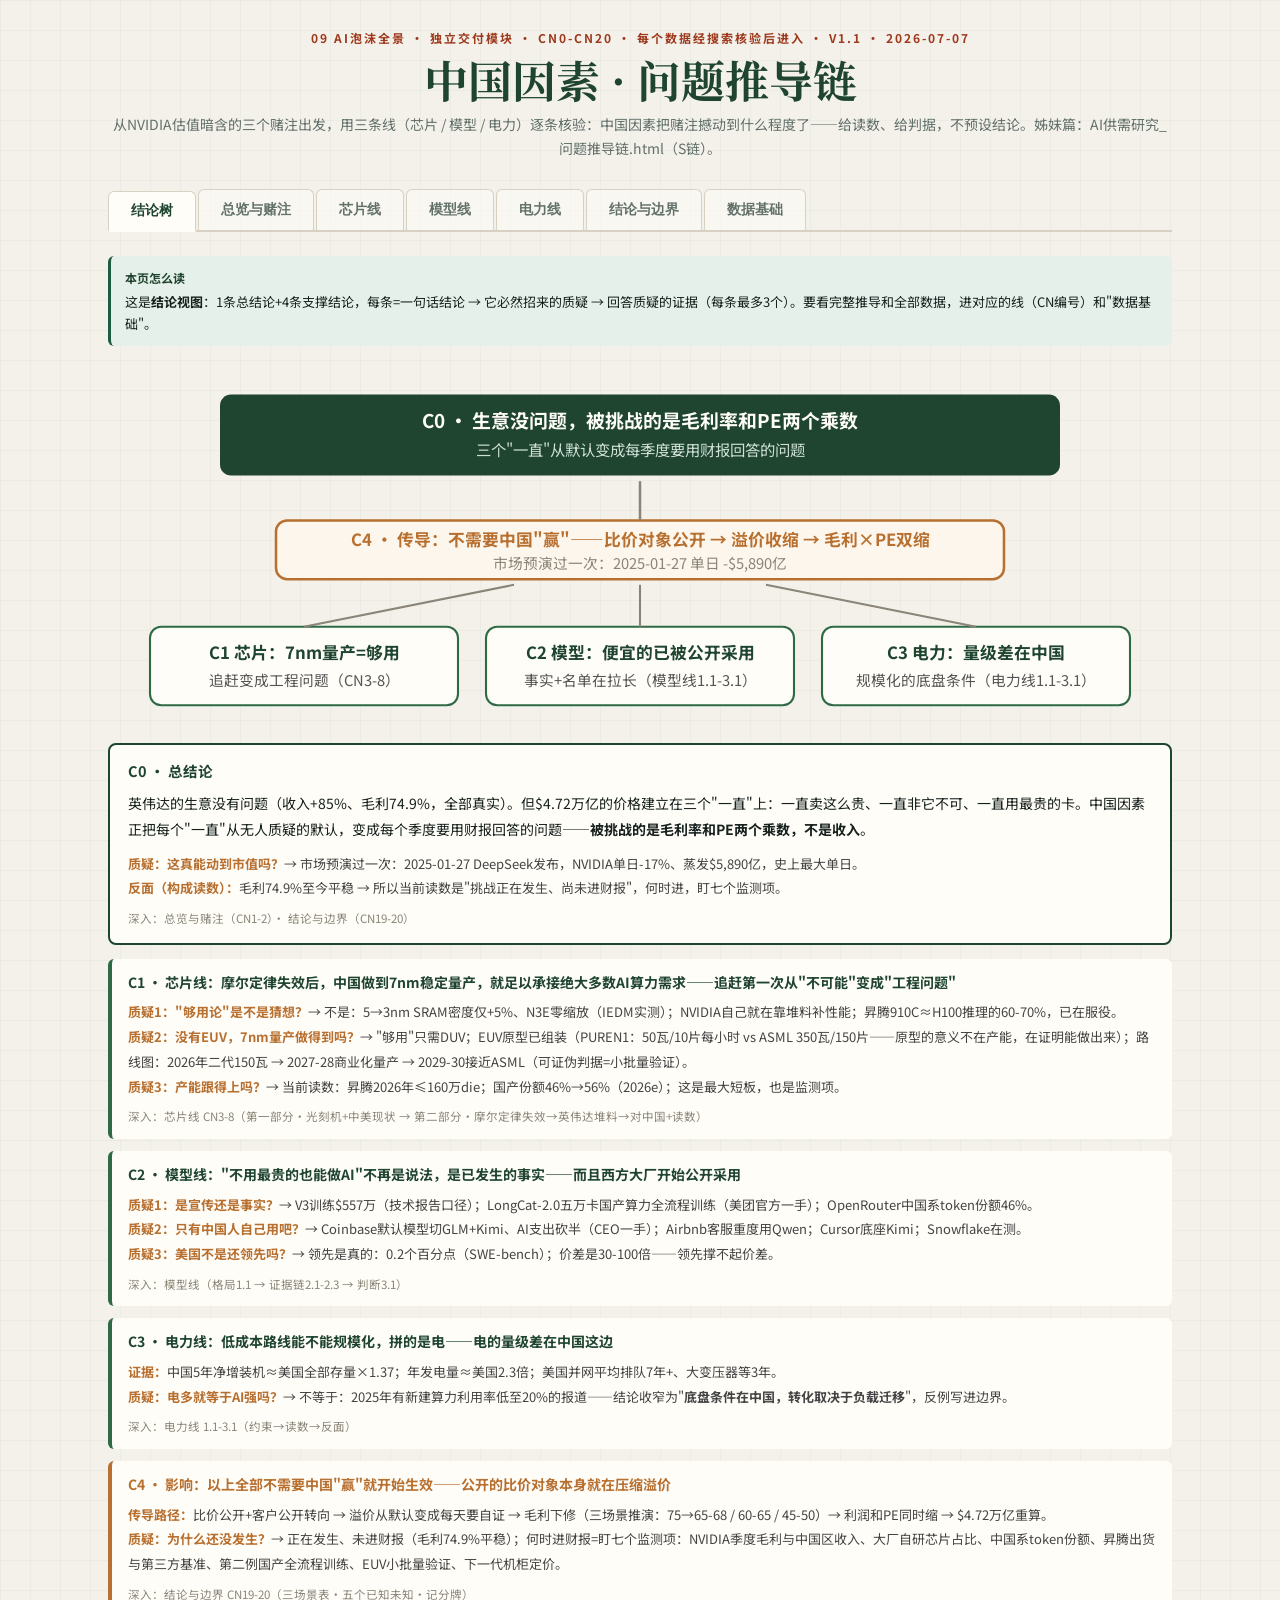
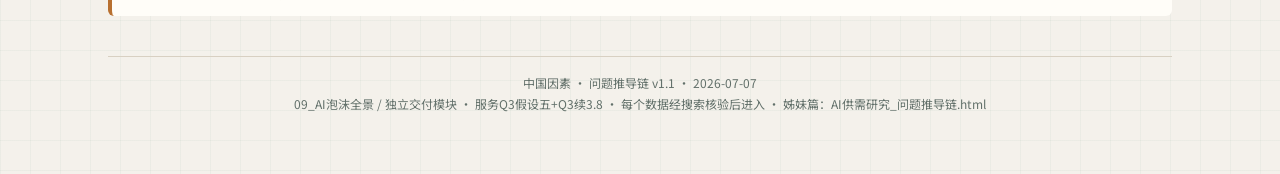
==== index.html @ 1df5d3f7 "Publish China factor report site" ====
<!DOCTYPE html>
<html lang="zh-CN">
<head>
<meta charset="UTF-8">
<meta name="viewport" content="width=device-width, initial-scale=1.0">
<title>中国因素 · 问题推导链</title>
<link rel="preconnect" href="https://fonts.googleapis.com">
<link href="https://fonts.googleapis.com/css2?family=Noto+Serif+SC:wght@600;700&family=Noto+Sans+SC:wght@400;500;600;700&family=JetBrains+Mono:wght@400;600&display=swap" rel="stylesheet">
<style>
    :root {
      --bg: #f4f1eb;
      --paper: #fffdf8;
      --ink: #17211e;
      --muted: #62706a;
      --line: #d8d0c2;
      --green: #1f5a43;
      --green-dark: #1f4530;
      --green-mid: #2e6b45;
      --blue: #235d7d;
      --amber: #b87030;
      --red: #9e3a1e;
      --purple: #6d4a7a;
      --green-soft: #e6f0ea;
      --blue-soft: #e5eef3;
      --amber-soft: #f4ead8;
      --red-soft: #f5e7e2;
      --purple-soft: #f0e8f3;
    }

    * { box-sizing: border-box; margin: 0; padding: 0; }

    body {
      font-family: "Noto Sans SC", -apple-system, BlinkMacSystemFont, "PingFang SC", sans-serif;
      color: var(--ink);
      background:
        linear-gradient(90deg, rgba(31,90,67,0.04) 1px, transparent 1px),
        linear-gradient(rgba(31,90,67,0.04) 1px, transparent 1px),
        var(--bg);
      background-size: 30px 30px;
      line-height: 1.7;
      font-size: 15px;
    }

    .page {
      max-width: 1100px;
      margin: 0 auto;
      padding: 28px 18px 60px;
    }

    /* ── Header ── */
    .header {
      text-align: center;
      margin-bottom: 28px;
    }
    .header .eyebrow {
      font-size: 12px;
      font-weight: 700;
      color: var(--red);
      letter-spacing: 2px;
      text-transform: uppercase;
      margin-bottom: 6px;
    }
    .header h1 {
      font-family: "Noto Serif SC", Georgia, serif;
      font-size: clamp(28px, 4.5vw, 44px);
      color: var(--green-dark);
      line-height: 1.15;
      margin-bottom: 8px;
    }
    .header .subtitle {
      color: var(--muted);
      font-size: 14px;
    }

    /* ── Tabs ── */
    .tab-bar {
      display: flex;
      gap: 2px;
      border-bottom: 2px solid var(--line);
      margin-bottom: 24px;
    }
    .tab-btn {
      padding: 10px 22px;
      border: 1px solid var(--line);
      border-bottom: none;
      border-radius: 6px 6px 0 0;
      background: rgba(255,253,248,0.5);
      color: var(--muted);
      font-size: 14px;
      font-weight: 600;
      cursor: pointer;
      transition: all 0.2s;
    }
    .tab-btn:hover { background: rgba(255,253,248,0.85); }
    .tab-btn.active {
      background: var(--paper);
      color: var(--green-dark);
      border-color: var(--line);
      position: relative;
      top: 2px;
      border-bottom: 2px solid var(--paper);
    }
    .tab-panel { display: none; }
    .tab-panel.active { display: block; }

    /* ── Cards ── */
    .card {
      border: 1px solid var(--line);
      border-radius: 8px;
      background: rgba(255,253,248,0.96);
      box-shadow: 0 4px 16px rgba(30,31,27,0.06);
      margin-bottom: 18px;
      overflow: hidden;
    }
    .card-head {
      display: flex;
      align-items: center;
      gap: 10px;
      padding: 14px 18px;
      cursor: pointer;
      user-select: none;
    }
    .card-head:hover { background: rgba(230,240,234,0.3); }
    .card-arrow {
      font-size: 11px;
      color: var(--muted);
      transition: transform 0.2s;
      flex-shrink: 0;
    }
    .card.open .card-arrow { transform: rotate(90deg); }
    .card-tag {
      font-size: 11px;
      font-weight: 700;
      padding: 2px 8px;
      border-radius: 4px;
      flex-shrink: 0;
    }
    .tag-phase0 { background: var(--purple-soft); color: var(--purple); }
    .tag-phase1 { background: var(--green-soft); color: var(--green); }
    .tag-phase2 { background: var(--blue-soft); color: var(--blue); }
    .tag-phase3 { background: var(--amber-soft); color: var(--amber); }
    .tag-phase4 { background: var(--red-soft); color: var(--red); }
    .tag-phase5 { background: #f0e8f3; color: var(--purple); }
    .card-title {
      font-size: 15px;
      font-weight: 600;
      color: var(--ink);
      flex: 1;
    }
    .card-status {
      font-size: 11px;
      padding: 2px 8px;
      border-radius: 10px;
      flex-shrink: 0;
    }
    .status-empty { background: #f0ece4; color: var(--muted); }
    .status-wip { background: var(--amber-soft); color: var(--amber); }
    .status-done { background: var(--green-soft); color: var(--green); }
    .card-body {
      display: none;
      padding: 0 18px 16px;
      border-top: 1px solid var(--line);
    }
    .card.open .card-body { display: block; padding-top: 14px; }

    /* ── Body content ── */
    .q-answer {
      font-size: 14px;
      color: var(--green-dark);
      font-weight: 600;
      margin-bottom: 8px;
    }
    .q-transition {
      font-size: 13.5px;
      color: var(--green-dark);
      font-weight: 600;
      margin-top: 14px;
      padding: 10px 14px;
      background: var(--amber-soft);
      border-left: 3px solid var(--amber);
      border-radius: 0 6px 6px 0;
    }
    .data-point {
      font-family: "JetBrains Mono", "SF Mono", monospace;
      font-size: 13px;
      background: var(--green-soft);
      padding: 2px 6px;
      border-radius: 3px;
    }
    .source-tag {
      font-size: 11px;
      color: var(--blue);
      background: var(--blue-soft);
      padding: 1px 6px;
      border-radius: 3px;
    }
    .placeholder {
      color: var(--muted);
      font-style: italic;
      font-size: 13px;
      padding: 12px;
      background: #f8f6f1;
      border-radius: 4px;
      text-align: center;
    }
    .note-box {
      font-size: 13px;
      padding: 12px 14px;
      border-radius: 6px;
      margin-bottom: 12px;
      line-height: 1.65;
    }
    .note-green { background: var(--green-soft); border-left: 3px solid var(--green); }
    .note-amber { background: var(--amber-soft); border-left: 3px solid var(--amber); }
    .note-red { background: var(--red-soft); border-left: 3px solid var(--red); }
    .note-blue { background: var(--blue-soft); border-left: 3px solid var(--blue); }
    .note-purple { background: var(--purple-soft); border-left: 3px solid var(--purple); }

    /* ── Handoff tab ── */
    .handoff-section {
      margin-bottom: 24px;
    }
    .handoff-section h3 {
      font-family: "Noto Serif SC", Georgia, serif;
      font-size: 16px;
      color: var(--green-dark);
      margin-bottom: 10px;
      padding-bottom: 6px;
      border-bottom: 1px solid var(--line);
    }
    .decision-item {
      padding: 10px 14px;
      background: rgba(255,253,248,0.7);
      border: 1px solid var(--line);
      border-radius: 6px;
      margin-bottom: 8px;
      font-size: 13px;
    }
    .decision-item strong { color: var(--green-dark); }
    .decision-date { color: var(--muted); font-size: 11px; }
    table {
      width: 100%;
      border-collapse: collapse;
      font-size: 13px;
      margin: 8px 0;
    }
    th, td {
      padding: 8px 10px;
      border: 1px solid var(--line);
      text-align: left;
    }
    th {
      background: var(--green-soft);
      color: var(--green-dark);
      font-weight: 600;
      font-size: 12px;
    }

    /* ── Phase divider ── */
    .phase-divider {
      display: flex;
      align-items: center;
      gap: 12px;
      margin: 28px 0 16px;
      font-family: "Noto Serif SC", Georgia, serif;
      font-size: 16px;
      font-weight: 600;
    }
    .phase-divider::after {
      content: "";
      flex: 1;
      height: 1px;
      background: var(--line);
    }
    .phase-num {
      display: inline-flex;
      align-items: center;
      justify-content: center;
      width: 26px;
      height: 26px;
      border-radius: 50%;
      font-size: 13px;
      font-weight: 700;
      color: #fff;
    }

    /* ── Footer ── */
    .footer {
      text-align: center;
      color: var(--muted);
      font-size: 12px;
      margin-top: 40px;
      padding-top: 16px;
      border-top: 1px solid var(--line);
    }
  </style>
</head>
<body>
<div class="page">

  <div class="header">
    <div class="eyebrow">09 AI泡沫全景 · 独立交付模块 · CN0-CN20 · 每个数据经搜索核验后进入 · v1.1 · 2026-07-07</div>
    <h1>中国因素 · 问题推导链</h1>
    <div class="subtitle">从NVIDIA估值暗含的三个赌注出发，用三条线（芯片 / 模型 / 电力）逐条核验：中国因素把赌注撼动到什么程度了——给读数、给判据，不预设结论。姊妹篇：AI供需研究_问题推导链.html（S链）。</div>
  </div>

  <div class="tab-bar">
    <button class="tab-btn active" onclick="switchTab('tree',this)">结论树</button>
    <button class="tab-btn" onclick="switchTab('overview',this)">总览与赌注</button>
    <button class="tab-btn" onclick="switchTab('chip',this)">芯片线</button>
    <button class="tab-btn" onclick="switchTab('model',this)">模型线</button>
    <button class="tab-btn" onclick="switchTab('power',this)">电力线</button>
    <button class="tab-btn" onclick="switchTab('conclusion',this)">结论与边界</button>
    <button class="tab-btn" onclick="switchTab('data',this)">数据基础</button>
  </div>

  <!-- ============ TAB 总览 ============ -->
  <!-- ============ TAB 结论树 ============ -->
  <div class="tab-panel active" id="tab-tree">

    <div class="note-box note-green">
      <div style="font-size:12px;font-weight:700;color:var(--green-dark);margin-bottom:4px">本页怎么读</div>
      这是<b>结论视图</b>：1条总结论+4条支撑结论，每条=一句话结论 &#8594; 它必然招来的质疑 &#8594; 回答质疑的证据（每条最多3个）。要看完整推导和全部数据，进对应的线（CN编号）和"数据基础"。
    </div>

    <svg viewBox="0 0 760 250" xmlns="http://www.w3.org/2000/svg" style="width:100%;height:auto;margin:14px 0" role="img">
      <title>结论树总图</title>
      <defs><marker id="art" viewBox="0 0 10 10" refX="9" refY="5" markerWidth="7" markerHeight="7" orient="auto-start-reverse"><path d="M0,0 L10,5 L0,10 z" fill="#8a8578"/></marker></defs>
      <rect x="80" y="16" width="600" height="58" rx="8" fill="#1f4530"/>
      <text x="380" y="40" text-anchor="middle" font-size="13.5" font-weight="700" fill="#fffdf8">C0 · 生意没问题，被挑战的是毛利率和PE两个乘数</text>
      <text x="380" y="60" text-anchor="middle" font-size="11" fill="#cfe0d5">三个"一直"从默认变成每季度要用财报回答的问题</text>
      <rect x="120" y="106" width="520" height="42" rx="8" fill="#fdf6ec" stroke="#b87030" stroke-width="1.8"/>
      <text x="380" y="124" text-anchor="middle" font-size="12" font-weight="700" fill="#b87030">C4 · 传导：不需要中国"赢"——比价对象公开 &#8594; 溢价收缩 &#8594; 毛利&times;PE双缩</text>
      <text x="380" y="141" text-anchor="middle" font-size="10.5" fill="#8a8578">市场预演过一次：2025-01-27 单日 -$5,890亿</text>
      <line x1="380" y1="106" x2="380" y2="78" stroke="#8a8578" stroke-width="1.8" marker-end=""/>
      <rect x="30" y="182" width="220" height="56" rx="8" fill="#fffdf8" stroke="#2e6b45" stroke-width="1.5"/>
      <text x="140" y="205" text-anchor="middle" font-size="12" font-weight="700" fill="#1f4530">C1 芯片：7nm量产=够用</text>
      <text x="140" y="224" text-anchor="middle" font-size="10.5" fill="#555">追赶变成工程问题（CN3-8）</text>
      <rect x="270" y="182" width="220" height="56" rx="8" fill="#fffdf8" stroke="#2e6b45" stroke-width="1.5"/>
      <text x="380" y="205" text-anchor="middle" font-size="12" font-weight="700" fill="#1f4530">C2 模型：便宜的已被公开采用</text>
      <text x="380" y="224" text-anchor="middle" font-size="10.5" fill="#555">事实+名单在拉长（模型线1.1-3.1）</text>
      <rect x="510" y="182" width="220" height="56" rx="8" fill="#fffdf8" stroke="#2e6b45" stroke-width="1.5"/>
      <text x="620" y="205" text-anchor="middle" font-size="12" font-weight="700" fill="#1f4530">C3 电力：量级差在中国</text>
      <text x="620" y="224" text-anchor="middle" font-size="10.5" fill="#555">规模化的底盘条件（电力线1.1-3.1）</text>
      <line x1="140" y1="182" x2="290" y2="152" stroke="#8a8578" stroke-width="1.5" marker-end=""/>
      <line x1="380" y1="182" x2="380" y2="152" stroke="#8a8578" stroke-width="1.5" marker-end=""/>
      <line x1="620" y1="182" x2="470" y2="152" stroke="#8a8578" stroke-width="1.5" marker-end=""/>
    </svg>

    <div style="background:#fffdf8;border:2px solid #1f4530;border-radius:8px;padding:14px 18px;margin-bottom:14px">
      <div style="font-size:14.5px;font-weight:700;color:#1f4530;margin-bottom:8px">C0 · 总结论</div>
      <div style="font-size:14px;line-height:1.8;margin-bottom:10px">英伟达的生意没有问题（收入+85%、毛利74.9%，全部真实）。但$4.72万亿的价格建立在三个"一直"上：一直卖这么贵、一直非它不可、一直用最贵的卡。中国因素正把每个"一直"从无人质疑的默认，变成每个季度要用财报回答的问题——<b>被挑战的是毛利率和PE两个乘数，不是收入</b>。</div>
      <div style="font-size:13px;line-height:1.9;color:#444">
        <b style="color:#b87030">质疑：这真能动到市值吗？</b>&#8594; 市场预演过一次：2025-01-27 DeepSeek发布，NVIDIA单日-17%、蒸发$5,890亿，史上最大单日。<br>
        <b style="color:#b87030">反面（构成读数）：</b>毛利74.9%至今平稳 &#8594; 所以当前读数是"挑战正在发生、尚未进财报"，何时进，盯七个监测项。
      </div>
      <div style="font-size:11.5px;color:#8a8578;margin-top:8px">深入：总览与赌注（CN1-2）· 结论与边界（CN19-20）</div>
    </div>

    <div style="background:#fffdf8;border-left:4px solid #2e6b45;border-radius:6px;padding:12px 16px;margin-bottom:12px">
      <div style="font-size:14px;font-weight:700;color:#1f4530;margin-bottom:6px">C1 · 芯片线：摩尔定律失效后，中国做到7nm稳定量产，就足以承接绝大多数AI算力需求——追赶第一次从"不可能"变成"工程问题"</div>
      <div style="font-size:13px;line-height:1.9;color:#444">
        <b style="color:#b87030">质疑1："够用论"是不是猜想？</b>&#8594; 不是：5&#8594;3nm SRAM密度仅+5%、N3E零缩放（IEDM实测）；NVIDIA自己就在靠堆料补性能；昇腾910C&asymp;H100推理的60-70%，已在服役。<br>
        <b style="color:#b87030">质疑2：没有EUV，7nm量产做得到吗？</b>&#8594; "够用"只需DUV；EUV原型已组装（PUREN1：50瓦/10片每小时 vs ASML 350瓦/150片——原型的意义不在产能，在证明能做出来）；路线图：2026年二代150瓦 &#8594; 2027-28商业化量产 &#8594; 2029-30接近ASML（可证伪判据=小批量验证）。<br>
        <b style="color:#b87030">质疑3：产能跟得上吗？</b>&#8594; 当前读数：昇腾2026年&le;160万die；国产份额46%&#8594;56%（2026e）；这是最大短板，也是监测项。
      </div>
      <div style="font-size:11.5px;color:#8a8578;margin-top:8px">深入：芯片线 CN3-8（第一部分·光刻机+中美现状 &#8594; 第二部分·摩尔定律失效&#8594;英伟达堆料&#8594;对中国+读数）</div>
    </div>

    <div style="background:#fffdf8;border-left:4px solid #2e6b45;border-radius:6px;padding:12px 16px;margin-bottom:12px">
      <div style="font-size:14px;font-weight:700;color:#1f4530;margin-bottom:6px">C2 · 模型线："不用最贵的也能做AI"不再是说法，是已发生的事实——而且西方大厂开始公开采用</div>
      <div style="font-size:13px;line-height:1.9;color:#444">
        <b style="color:#b87030">质疑1：是宣传还是事实？</b>&#8594; V3训练$557万（技术报告口径）；LongCat-2.0五万卡国产算力全流程训练（美团官方一手）；OpenRouter中国系token份额46%。<br>
        <b style="color:#b87030">质疑2：只有中国人自己用吧？</b>&#8594; Coinbase默认模型切GLM+Kimi、AI支出砍半（CEO一手）；Airbnb客服重度用Qwen；Cursor底座Kimi；Snowflake在测。<br>
        <b style="color:#b87030">质疑3：美国不是还领先吗？</b>&#8594; 领先是真的：0.2个百分点（SWE-bench）；价差是30-100倍——领先撑不起价差。
      </div>
      <div style="font-size:11.5px;color:#8a8578;margin-top:8px">深入：模型线（格局1.1 &#8594; 证据链2.1-2.3 &#8594; 判断3.1）</div>
    </div>

    <div style="background:#fffdf8;border-left:4px solid #2e6b45;border-radius:6px;padding:12px 16px;margin-bottom:12px">
      <div style="font-size:14px;font-weight:700;color:#1f4530;margin-bottom:6px">C3 · 电力线：低成本路线能不能规模化，拼的是电——电的量级差在中国这边</div>
      <div style="font-size:13px;line-height:1.9;color:#444">
        <b style="color:#b87030">证据：</b>中国5年净增装机&asymp;美国全部存量&times;1.37；年发电量&asymp;美国2.3倍；美国并网平均排队7年+、大变压器等3年。<br>
        <b style="color:#b87030">质疑：电多就等于AI强吗？</b>&#8594; 不等于：2025年有新建算力利用率低至20%的报道——结论收窄为"<b>底盘条件在中国，转化取决于负载迁移</b>"，反例写进边界。
      </div>
      <div style="font-size:11.5px;color:#8a8578;margin-top:8px">深入：电力线 1.1-3.1（约束&#8594;读数&#8594;反面）</div>
    </div>

    <div style="background:#fffdf8;border-left:4px solid #b87030;border-radius:6px;padding:12px 16px;margin-bottom:12px">
      <div style="font-size:14px;font-weight:700;color:#b87030;margin-bottom:6px">C4 · 影响：以上全部不需要中国"赢"就开始生效——公开的比价对象本身就在压缩溢价</div>
      <div style="font-size:13px;line-height:1.9;color:#444">
        <b style="color:#b87030">传导路径：</b>比价公开+客户公开转向 &#8594; 溢价从默认变成每天要自证 &#8594; 毛利下修（三场景推演：75&#8594;65-68 / 60-65 / 45-50）&#8594; 利润和PE同时缩 &#8594; $4.72万亿重算。<br>
        <b style="color:#b87030">质疑：为什么还没发生？</b>&#8594; 正在发生、未进财报（毛利74.9%平稳）；何时进财报=盯七个监测项：NVIDIA季度毛利与中国区收入、大厂自研芯片占比、中国系token份额、昇腾出货与第三方基准、第二例国产全流程训练、EUV小批量验证、下一代机柜定价。
      </div>
      <div style="font-size:11.5px;color:#8a8578;margin-top:8px">深入：结论与边界 CN19-20（三场景表·五个已知未知·记分牌）</div>
    </div>

  </div>

  <div class="tab-panel" id="tab-overview">

    <div class="note-box note-green">
      <div style="font-size:12px;font-weight:700;color:var(--green-dark);margin-bottom:4px">本文档是什么</div>
      本文档回答一个问题：<b>中国因素会如何改变AI产业格局？改变到哪一步了？</b>方法沿用S链：一个根问题逐步拆解，每个回答逼出下一问，每个数据带来源、日期、口径。它服务泡沫工程的Q3假设五（NVIDIA定价权=单点故障）与Q3续3.8（中国变量），起点接EX工具⑤（NVIDIA估值反解）。
    </div>

    <div class="note-box" style="background:#f9f6f0;border-left:3px solid var(--amber)">
      <div style="font-size:12px;font-weight:700;color:var(--amber);margin-bottom:4px">人话版本 · 整个文档在干什么</div>
      NVIDIA的估值里藏着三个问题的答案，且默认永远是"是"：它能一直卖这么贵吗？是不是非英伟达不可？做AI是不是必须用最贵的卡？中国因素是对这三个前提最集中的压力来源。本文档不猜谁赢，只做一件事：逐条核验每个前提被动摇到什么程度——给读数、给判据。
    </div>

    <div class="phase-divider"><span class="phase-num">阶段零</span>为什么研究中国因素</div>

    <div class="card" id="cn0">
      <div class="card-head" onclick="toggleCard(this)">
        <span class="card-arrow">&#9654;</span>
        <span class="card-tag tag-phase1">CN0</span>
        <span class="card-title">为什么单独研究中国因素？</span>
        <span class="card-status status-done">已填</span>
      </div>
      <div class="card-body">
        <div class="q-answer">&#8594; 因为它同时压在泡沫工程的两个关键点上：NVIDIA估值的三个赌注（Q3假设五的单点故障），和泡沫破裂的形态变量（Q3续）。中国因素动一动，整条金融链的定价基础跟着动。</div>
        <div class="prose" style="font-size:14px;line-height:1.8">
          <p>泡沫工程走到Q3，核验的是"六层因果链每层走到哪了"。其中最集中的一个节点：整条AI金融链——GPU抵押品价值、CoreWeave们的还款能力、大厂capex的回报假设——全部隐含依赖NVIDIA的定价权。而对这个定价权最系统的外部压力，来自中国。四个方向的压力在同时发生（DeepSeek、电力、国产芯片、摩尔失效窗口），我们把它重组为三条可核验的线，逐条给读数。</p>
        </div>
        <div class="q-transition">&#8594; 要量"撼动到哪了"，先得知道赌注是什么。下一问：NVIDIA现在的估值，暗含了什么假设？</div>
      </div>
    </div>

    <div class="phase-divider"><span class="phase-num">阶段一</span>起点 · 估值里的赌注</div>

    <div class="card" id="cn1">
      <div class="card-head" onclick="toggleCard(this)">
        <span class="card-arrow">&#9654;</span>
        <span class="card-tag tag-phase1">CN1</span>
        <span class="card-title">现状 · NVIDIA的估值由什么支撑？</span>
        <span class="card-status status-done">已填</span>
      </div>
      <div class="card-body">
        <div class="q-answer">&#8594; 市值$4.72万亿（2026-07-02收盘），PE(TTM) 29.8。最新季度收入$816亿（+85%），其中数据中心$752亿（+92%），毛利率74.9%。生意仍在全速奔跑。</div>
        <div style="display:flex;gap:10px;margin:12px 0;flex-wrap:wrap">
          <div style="flex:1;min-width:140px;background:#fffdf8;border:1px solid #d8d2c4;border-top:3px solid #1f4530;border-radius:6px;padding:10px 12px;text-align:center">
            <div style="font-family:'JetBrains Mono',monospace;font-size:22px;font-weight:600;color:#1f4530">$4.72万亿</div>
            <div style="font-size:11px;color:#8a8578;margin-top:2px">市值 · 2026-07-02收盘</div>
          </div>
          <div style="flex:1;min-width:140px;background:#fffdf8;border:1px solid #d8d2c4;border-top:3px solid #2e6b45;border-radius:6px;padding:10px 12px;text-align:center">
            <div style="font-family:'JetBrains Mono',monospace;font-size:22px;font-weight:600;color:#2e6b45">29.8</div>
            <div style="font-size:11px;color:#8a8578;margin-top:2px">PE(TTM) · 前瞻19.6</div>
          </div>
          <div style="flex:1;min-width:140px;background:#fffdf8;border:1px solid #d8d2c4;border-top:3px solid #b87030;border-radius:6px;padding:10px 12px;text-align:center">
            <div style="font-family:'JetBrains Mono',monospace;font-size:22px;font-weight:600;color:#b87030">+85%</div>
            <div style="font-size:11px;color:#8a8578;margin-top:2px">季度收入$816亿 同比</div>
          </div>
          <div style="flex:1;min-width:140px;background:#fffdf8;border:1px solid #d8d2c4;border-top:3px solid #9e3a1e;border-radius:6px;padding:10px 12px;text-align:center">
            <div style="font-family:'JetBrains Mono',monospace;font-size:22px;font-weight:600;color:#9e3a1e">74.9%</div>
            <div style="font-size:11px;color:#8a8578;margin-top:2px">GAAP毛利率 FY27Q1</div>
          </div>
        </div>
        <div class="note-box note-green" style="margin-top:10px;margin-bottom:10px">
          <div style="font-size:12px;font-weight:700;color:var(--green-dark);margin-bottom:4px">数据（核验于2026-07-06）</div>
          <div style="font-size:13px;line-height:1.8">
          · 市值 <b>$4.72万亿</b>，股价$194.83 &times; 24.22B股（口径：2026-07-02收盘；StockAnalysis）<br>
          · PE(TTM) <b>29.8</b>，前瞻PE 19.6（StockAnalysis，2026-07-05）<br>
          · FY2027 Q1（截至2026-04-26）：总收入 <b>$816亿</b> +85%，数据中心 <b>$752亿</b> +92%，GAAP毛利率 <b>74.9%</b>（NVIDIA 8-K / SEC，2026-05-20）<br>
          · 单卡经济学：B200级BOM约 <b>$6,400</b>，售价 <b>$30,000-40,000</b>，加价4.7-6.2倍（Silicon Analysts / Epoch AI，2026）
          </div>
        </div>
        <div class="note-box note-amber">
          <div style="font-size:12px;font-weight:700;color:var(--amber);margin-bottom:4px">口径修正（对既有文档）</div>
          此前EX工具（2026-07-03）记录"市值$5.15万亿、毛利79%"：$5.15万亿对应6月中高点，7月初已回落至$4.72万亿；79%为FY2025峰值毛利，当前季度为74.9%。本文档统一用<b>$4.72万亿 / ~75%</b>口径，EX工具待同步。
        </div>
        <div class="prose" style="font-size:14px;line-height:1.8">
          <p>把$4.72万亿拆开看，它站在三层支撑上，<b>三层的性质完全不同</b>：<b>事实层</b>——本季收入$816亿、毛利74.9%，已发生、审计过、攻不动；<b>结构层</b>——三层锁定（CUDA/NVLink/CoWoS）撑起的定价权，当前为真，但每天要靠护城河来守；<b>预期层</b>——PE(TTM) 29.8对前瞻PE 19.6，两个数相除=市场已按"未来12个月利润再涨约52%"付了钱（口径：29.8/19.6&asymp;1.52，由两个已核PE反推）。<b>预期层是估值的大头，也是唯一没发生的部分。</b></p>
        </div>
        <svg viewBox="0 0 760 330" xmlns="http://www.w3.org/2000/svg" style="width:100%;height:auto;margin:14px 0" role="img">
          <title>估值的三层支撑</title>
          <defs><marker id="ar6" viewBox="0 0 10 10" refX="9" refY="5" markerWidth="7" markerHeight="7" orient="auto-start-reverse"><path d="M0,0 L10,5 L0,10 z" fill="#9e3a1e"/></marker></defs>
          <text x="330" y="24" text-anchor="middle" font-size="13" font-weight="700" fill="#1f4530">$4.72万亿站在什么上：三层支撑（越往上越贵、越虚）</text>
          <rect x="120" y="60" width="420" height="76" rx="8" fill="#fdf6ec" stroke="#b87030" stroke-width="2"/>
          <text x="330" y="84" text-anchor="middle" font-size="12.5" font-weight="700" fill="#b87030">预期层 · 增长与毛利的持续性（估值大头）</text>
          <text x="330" y="104" text-anchor="middle" font-size="10.5" fill="#555">PE 29.8 vs 前瞻19.6 &#8594; 已为"未来一年利润+~52%"付钱</text>
          <text x="330" y="122" text-anchor="middle" font-size="10.5" font-weight="700" fill="#9e3a1e">未发生 · 三个赌注全部住在这一层</text>
          <rect x="90" y="146" width="480" height="70" rx="8" fill="#fffdf8" stroke="#2e6b45" stroke-width="1.8"/>
          <text x="330" y="170" text-anchor="middle" font-size="12.5" font-weight="700" fill="#2e6b45">结构层 · 三层锁定=定价权</text>
          <text x="330" y="190" text-anchor="middle" font-size="10.5" fill="#555">CUDA生态 / NVLink系统 / CoWoS产能优先 &#8594; ~75%毛利</text>
          <text x="330" y="206" text-anchor="middle" font-size="10.5" fill="#8a8578">当前为真 · 需要每天守</text>
          <rect x="60" y="226" width="540" height="70" rx="8" fill="#1f4530"/>
          <text x="330" y="252" text-anchor="middle" font-size="12.5" font-weight="700" fill="#fffdf8">事实层 · 当期业绩</text>
          <text x="330" y="272" text-anchor="middle" font-size="10.5" fill="#cfe0d5">季度收入$816亿(+85%) · 数据中心$752亿(+92%) · 毛利74.9%</text>
          <text x="330" y="288" text-anchor="middle" font-size="10.5" fill="#cfe0d5">已发生 · 审计过 · 攻不动</text>
          <line x1="640" y1="98" x2="562" y2="98" stroke="#9e3a1e" stroke-width="2" marker-end=""/>
          <line x1="640" y1="181" x2="592" y2="181" stroke="#9e3a1e" stroke-width="2" marker-end=""/>
          <text x="648" y="94" font-size="10.5" font-weight="700" fill="#9e3a1e">中国因素</text>
          <text x="648" y="110" font-size="10.5" fill="#9e3a1e">攻这里</text>
          <text x="648" y="177" font-size="10.5" font-weight="700" fill="#9e3a1e">和这里</text>
          <text x="648" y="193" font-size="10.5" fill="#8a8578">不攻事实层</text>
          <text x="330" y="322" text-anchor="middle" font-size="10.5" fill="#8a8578">估值回归不需要业绩变坏——只需要预期层的"一直"两个字被证伪</text>
        </svg>
        <div class="q-transition">&#8594; 报表没有任何问题——问题在价格里。下一问：$4.72万亿买的是什么承诺？</div>
      </div>
    </div>

    <div class="card" id="cn2">
      <div class="card-head" onclick="toggleCard(this)">
        <span class="card-arrow">&#9654;</span>
        <span class="card-tag tag-phase1">CN2</span>
        <span class="card-title">这个估值暗含什么假设？</span>
        <span class="card-status status-done">已填</span>
      </div>
      <div class="card-body">
        <div class="q-answer">&#8594; 倒着看下注（EX方法）：把估值反解回去，是三个可以直接问出口的问题——<br>
          ①<b>它能一直卖这么贵吗？</b>（75%毛利没人压得下来）<br>
          ②<b>是不是非英伟达不可？</b>（大客户造不出、或不敢用替代品）<br>
          ③<b>做AI是不是必须用最贵的卡？</b>（堆料路线不变）<br>
          估值默认三个答案都是"是"，而且一直是。</div>
        <div class="note-box" style="background:#f9f6f0;border-left:3px solid var(--amber)">
          <div style="font-size:12px;font-weight:700;color:var(--amber);margin-bottom:4px">人话版本</div>
          一张卡成本六千四，卖三四万。市场给$4.72万亿，不是奖励它今天能这么卖，是赌它<b>一直</b>能这么卖。"一直"要同时满足三件事：没人把价差压下来、买卡的四大客户自己造不出来、大家继续抢最贵的卡。三件事各自被谁威胁？正好对应中国因素的三条线。
        </div>
        <div class="prose" style="font-size:14px;line-height:1.8">
          <p><b>赌注① 它能一直卖这么贵吗？</b>~75%毛利=平台溢价（CUDA生态+NVLink系统+CoWoS产能优先），不是制造溢价。半导体史上，超高毛利+单一供应商，在客户有钱有动机自研时很难维持十年（Intel 60%+&#8594;今天~45%；思科2000年65%&#8594;承压）。<b>&#8592; 芯片线核验（CN3-8）</b></p>
          <p><b>赌注② 是不是非英伟达不可？</b>需求最大的几家（微软/谷歌/亚马逊/Meta）全在自研芯片。估值赌他们造不出同等系统、或不敢把大模型压上去。<b>&#8592; 模型线核验（1.1-3.1）：中国已经给出"敢用"的实例</b></p>
          <p><b>赌注③ 做AI是不是必须用最贵的卡？</b>当前$7,250亿capex建立在"更大模型+最贵芯片"的堆料路线上。估值赌不出现"不用最贵的也能做AI"的路线替代。<b>&#8592; 模型线+电力线核验：低成本路线的物理底盘在谁手里</b></p>
        </div>
        <svg viewBox="0 0 760 340" xmlns="http://www.w3.org/2000/svg" style="width:100%;height:auto;margin:14px 0" role="img">
          <title>估值反解三个赌注，三条线各攻一张</title>
          <defs><marker id="ar" viewBox="0 0 10 10" refX="9" refY="5" markerWidth="7" markerHeight="7" orient="auto-start-reverse"><path d="M0,0 L10,5 L0,10 z" fill="#9e3a1e"/></marker>
          <marker id="ag" viewBox="0 0 10 10" refX="9" refY="5" markerWidth="7" markerHeight="7" orient="auto-start-reverse"><path d="M0,0 L10,5 L0,10 z" fill="#8a8578"/></marker></defs>
          <rect x="270" y="8" width="220" height="56" rx="8" fill="#1f4530"/>
          <text x="380" y="32" text-anchor="middle" font-size="15" font-weight="700" fill="#fffdf8">NVIDIA $4.72万亿</text>
          <text x="380" y="50" text-anchor="middle" font-size="11" fill="#cfe0d5">PE 29.8 · 毛利74.9% · 单卡加价4.7-6.2倍</text>
          <line x1="380" y1="64" x2="380" y2="94" stroke="#8a8578" stroke-width="1.5" marker-end=""/>
          <text x="392" y="84" font-size="11" fill="#8a8578">倒着看下注：把价格反解成承诺</text>
          <rect x="14" y="100" width="228" height="66" rx="8" fill="#fffdf8" stroke="#b87030" stroke-width="2"/>
          <text x="128" y="124" text-anchor="middle" font-size="13" font-weight="700" fill="#b87030">赌注① 能一直卖这么贵吗</text>
          <text x="128" y="144" text-anchor="middle" font-size="11" fill="#555">~75%毛利没人压得下来</text>
          <rect x="266" y="100" width="228" height="66" rx="8" fill="#fffdf8" stroke="#b87030" stroke-width="2"/>
          <text x="380" y="124" text-anchor="middle" font-size="13" font-weight="700" fill="#b87030">赌注② 非英伟达不可吗</text>
          <text x="380" y="144" text-anchor="middle" font-size="11" fill="#555">大客户造不出 / 不敢用替代</text>
          <rect x="518" y="100" width="228" height="66" rx="8" fill="#fffdf8" stroke="#b87030" stroke-width="2"/>
          <text x="632" y="124" text-anchor="middle" font-size="13" font-weight="700" fill="#b87030">赌注③ 必须用最贵的卡吗</text>
          <text x="632" y="144" text-anchor="middle" font-size="11" fill="#555">堆料路线持续吃最贵的卡</text>
          <line x1="128" y1="236" x2="128" y2="172" stroke="#9e3a1e" stroke-width="1.8" marker-end=""/>
          <line x1="330" y1="236" x2="345 " y2="172" stroke="#9e3a1e" stroke-width="1.8" marker-end=""/>
          <line x1="430" y1="236" x2="600" y2="172" stroke="#9e3a1e" stroke-width="1.8" marker-end=""/>
          <line x1="632" y1="236" x2="632" y2="176" stroke="#6d4a7a" stroke-width="1.8" stroke-dasharray="5,4" marker-end=""/>
          <rect x="14" y="242" width="228" height="58" rx="8" fill="#eef2ea" stroke="#2e6b45" stroke-width="1.5"/>
          <text x="128" y="266" text-anchor="middle" font-size="13" font-weight="700" fill="#1f4530">芯片线</text>
          <text x="128" y="286" text-anchor="middle" font-size="11" fill="#555">摩尔失效 &#8594; 够用+低毛利定价</text>
          <rect x="266" y="242" width="228" height="58" rx="8" fill="#eef2ea" stroke="#2e6b45" stroke-width="1.5"/>
          <text x="380" y="266" text-anchor="middle" font-size="13" font-weight="700" fill="#1f4530">模型线</text>
          <text x="380" y="286" text-anchor="middle" font-size="11" fill="#555">便宜能做 &#8594; 被用 &#8594; 训练自主</text>
          <rect x="518" y="242" width="228" height="58" rx="8" fill="#eef2ea" stroke="#2e6b45" stroke-width="1.5"/>
          <text x="632" y="266" text-anchor="middle" font-size="13" font-weight="700" fill="#1f4530">电力线</text>
          <text x="632" y="286" text-anchor="middle" font-size="11" fill="#555">底盘：让低成本路线能规模化</text>
          <text x="380" y="326" text-anchor="middle" font-size="11" fill="#8a8578">实线=直接攻击 · 虚线=底盘支撑（不直接攻击，决定攻击能否规模化）</text>
        </svg>
        <div class="q-transition">&#8594; 三个赌注，三条线各攻一个。先看芯片线：从硬件讲起——芯片为什么需要光刻机、谁控制它？（&#8594; 芯片线tab CN3）</div>
      </div>
    </div>

    <h3 style="margin-top:34px">问题链全览</h3>
    <table style="width:100%;border-collapse:collapse;font-size:13px;margin-bottom:26px">
      <tr style="background:rgba(31,90,67,0.08)">
        <th style="padding:7px 10px;text-align:left;border:1px solid var(--line)">阶段</th>
        <th style="padding:7px 10px;text-align:left;border:1px solid var(--line)">编号</th>
        <th style="padding:7px 10px;text-align:left;border:1px solid var(--line)">问题</th>
        <th style="padding:7px 10px;text-align:left;border:1px solid var(--line)">一句话回答</th>
      </tr>
      <tr><td style="padding:6px 10px;border:1px solid var(--line)">零 · 为什么</td><td style="padding:6px 10px;border:1px solid var(--line)">CN0</td><td style="padding:6px 10px;border:1px solid var(--line)">为什么单独研究中国因素？</td><td style="padding:6px 10px;border:1px solid var(--line)">它同时压着Q3假设五（定价权单点）和破裂形态变量</td></tr>
      <tr><td style="padding:6px 10px;border:1px solid var(--line)">一 · 起点</td><td style="padding:6px 10px;border:1px solid var(--line)">CN1</td><td style="padding:6px 10px;border:1px solid var(--line)">估值由什么支撑？</td><td style="padding:6px 10px;border:1px solid var(--line)">三层塔：事实层（攻不动）/结构层（每天守）/预期层（估值大头，未发生）</td></tr>
      <tr><td style="padding:6px 10px;border:1px solid var(--line)">一 · 起点</td><td style="padding:6px 10px;border:1px solid var(--line)">CN2</td><td style="padding:6px 10px;border:1px solid var(--line)">估值暗含什么假设？</td><td style="padding:6px 10px;border:1px solid var(--line)">三个直问：能一直这么贵吗 / 非英伟达不可吗 / 必须用最贵的卡吗</td></tr>
      <tr><td style="padding:6px 10px;border:1px solid var(--line)">二 · 芯片线①</td><td style="padding:6px 10px;border:1px solid var(--line)">CN3</td><td style="padding:6px 10px;border:1px solid var(--line)">光刻机：芯片为什么需要它，谁控制它</td><td style="padding:6px 10px;border:1px solid var(--line)">ASML独家EUV，$1.5亿/台~50台/年，全面禁售中国</td></tr>
      <tr><td style="padding:6px 10px;border:1px solid var(--line)">二 · 芯片线①</td><td style="padding:6px 10px;border:1px solid var(--line)">CN4</td><td style="padding:6px 10px;border:1px solid var(--line)">中美芯片现状：7nm vs 3nm</td><td style="padding:6px 10px;border:1px solid var(--line)">看似差两代——但摩尔定律失效了，"两代"已不是以前的"两代"</td></tr>
      <tr><td style="padding:6px 10px;border:1px solid var(--line)">二 · 芯片线②</td><td style="padding:6px 10px;border:1px solid var(--line)">CN6</td><td style="padding:6px 10px;border:1px solid var(--line)">摩尔定律是什么？</td><td style="padding:6px 10px;border:1px solid var(--line)">晶体管数量每两年翻倍，同样价格买到的算力越来越多，60年——全行业定价的隐含前提</td></tr>
      <tr><td style="padding:6px 10px;border:1px solid var(--line)">二 · 芯片线②</td><td style="padding:6px 10px;border:1px solid var(--line)">CN7</td><td style="padding:6px 10px;border:1px solid var(--line)">物理极限到头了</td><td style="padding:6px 10px;border:1px solid var(--line)">量子隧穿——硅基路线在1nm附近见底，还剩三站</td></tr>
      <tr><td style="padding:6px 10px;border:1px solid var(--line)">二 · 芯片线②</td><td style="padding:6px 10px;border:1px solid var(--line)">CN8</td><td style="padding:6px 10px;border:1px solid var(--line)">性能提升受阻</td><td style="padding:6px 10px;border:1px solid var(--line)">密度提升从~80%降到~10%，SRAM近零缩放——经济引擎停了</td></tr>
      <tr><td style="padding:6px 10px;border:1px solid var(--line)">二 · 芯片线②</td><td style="padding:6px 10px;border:1px solid var(--line)">CN9</td><td style="padding:6px 10px;border:1px solid var(--line)">英伟达的选择是什么？</td><td style="padding:6px 10px;border:1px solid var(--line)">堆料、越卖越贵：机柜+95%、九年52&times;——涨价守毛利，订单变脆</td></tr>
      <tr><td style="padding:6px 10px;border:1px solid var(--line)">三 · 中国因素</td><td style="padding:6px 10px;border:1px solid var(--line)">3.1</td><td style="padding:6px 10px;border:1px solid var(--line)">够用策略：中国靠什么竞争</td><td style="padding:6px 10px;border:1px solid var(--line)">7nm+堆料=够用，高精尖有份就行，主战场在够用+便宜+规模</td></tr>
      <tr><td style="padding:6px 10px;border:1px solid var(--line)">三 · 中国因素</td><td style="padding:6px 10px;border:1px solid var(--line)">3.2</td><td style="padding:6px 10px;border:1px solid var(--line)">历史规律：有先例吗</td><td style="padding:6px 10px;border:1px solid var(--line)">移动靶→减速靶+三次反超：前沿撞极限时，规模和制造力反超技术领先</td></tr>
      <tr><td style="padding:6px 10px;border:1px solid var(--line)">三 · 中国因素</td><td style="padding:6px 10px;border:1px solid var(--line)">3.3</td><td style="padding:6px 10px;border:1px solid var(--line)">护城河：定价权靠什么守</td><td style="padding:6px 10px;border:1px solid var(--line)">BOM $6,400卖$30-40K，三层锁定守护+Intel/思科参照——超高毛利难守十年</td></tr>
      <tr><td style="padding:6px 10px;border:1px solid var(--line)">三 · 中国因素</td><td style="padding:6px 10px;border:1px solid var(--line)">3.4</td><td style="padding:6px 10px;border:1px solid var(--line)">中国芯片能造能卖吗</td><td style="padding:6px 10px;border:1px solid var(--line)">EUV原型已出+份额翻转+管制反效果——制造层在松动</td></tr>
      <tr><td style="padding:6px 10px;border:1px solid var(--line)">三 · 中国因素</td><td style="padding:6px 10px;border:1px solid var(--line)">3.5</td><td style="padding:6px 10px;border:1px solid var(--line)">生态突破：切换成本还挡得住吗</td><td style="padding:6px 10px;border:1px solid var(--line)">CUDA兼容>90%+大厂公开转向——软件和客户层在松动</td></tr>
      <tr><td style="padding:6px 10px;border:1px solid var(--line)">三 · 中国因素</td><td style="padding:6px 10px;border:1px solid var(--line)">3.6</td><td style="padding:6px 10px;border:1px solid var(--line)">判断：赌注①守得住吗</td><td style="padding:6px 10px;border:1px solid var(--line)">三层锁定都在松动，压力结构成型；PE已被利润增长化解</td></tr>
      <tr><td style="padding:6px 10px;border:1px solid var(--line)">模型线·格局</td><td style="padding:6px 10px;border:1px solid var(--line)">1.1</td><td style="padding:6px 10px;border:1px solid var(--line)">现状：美国优势建立在什么上？</td><td style="padding:6px 10px;border:1px solid var(--line)">三支柱都真（性能/溢价/资本+管制），被测的是支柱下的"一直"</td></tr>
      <tr><td style="padding:6px 10px;border:1px solid var(--line)">模型线·证据链</td><td style="padding:6px 10px;border:1px solid var(--line)">2.1</td><td style="padding:6px 10px;border:1px solid var(--line)">大模型真的要用最贵的GPU训练吗？</td><td style="padding:6px 10px;border:1px solid var(--line)">不需要——$557万训练出第一梯队，"最贵=最强=护城河"被证伪</td></tr>
      <tr><td style="padding:6px 10px;border:1px solid var(--line)">模型线·证据链</td><td style="padding:6px 10px;border:1px solid var(--line)">2.2</td><td style="padding:6px 10px;border:1px solid var(--line)">中国模型被用起来了吗？</td><td style="padding:6px 10px;border:1px solid var(--line)">OpenRouter中国系token份额46%，2026年6月首次超美国</td></tr>
      <tr><td style="padding:6px 10px;border:1px solid var(--line)">模型线·证据链</td><td style="padding:6px 10px;border:1px solid var(--line)">2.3</td><td style="padding:6px 10px;border:1px solid var(--line)">训练能脱离NVIDIA吗？</td><td style="padding:6px 10px;border:1px solid var(--line)">已有官方实例：美团LongCat-2.0，1.6T参数，五万卡国产集群全流程</td></tr>
      <tr><td style="padding:6px 10px;border:1px solid var(--line)">模型线·判断</td><td style="padding:6px 10px;border:1px solid var(--line)">3.1</td><td style="padding:6px 10px;border:1px solid var(--line)">两条线合起来攻的是什么？</td><td style="padding:6px 10px;border:1px solid var(--line)">攻定价权，不攻技术领先本身："不用最贵的也能做AI"从说法变读数</td></tr>
      <tr><td style="padding:6px 10px;border:1px solid var(--line)">电力线·约束</td><td style="padding:6px 10px;border:1px solid var(--line)">1.1</td><td style="padding:6px 10px;border:1px solid var(--line)">电力为什么是第一约束？</td><td style="padding:6px 10px;border:1px solid var(--line)">供给=电力反推（S10同源）；美国并网排队7年+、变压器3年</td></tr>
      <tr><td style="padding:6px 10px;border:1px solid var(--line)">电力线·读数</td><td style="padding:6px 10px;border:1px solid var(--line)">2.1</td><td style="padding:6px 10px;border:1px solid var(--line)">中国电力格局读数？</td><td style="padding:6px 10px;border:1px solid var(--line)">5年净增装机&asymp;美国存量&times;1.37；发电量&times;2.3；45条特高压+8枢纽</td></tr>
      <tr><td style="padding:6px 10px;border:1px solid var(--line)">电力线·边界</td><td style="padding:6px 10px;border:1px solid var(--line)">3.1</td><td style="padding:6px 10px;border:1px solid var(--line)">反面证据是什么？</td><td style="padding:6px 10px;border:1px solid var(--line)">2025年报道部分新建算力利用率低至20%——底盘&ne;自动优势</td></tr>
      <tr><td style="padding:6px 10px;border:1px solid var(--line)">五 · 结论</td><td style="padding:6px 10px;border:1px solid var(--line)">CN19</td><td style="padding:6px 10px;border:1px solid var(--line)">读数是什么？破了会怎样？</td><td style="padding:6px 10px;border:1px solid var(--line)">基本面无恙；被挑战的是毛利率与PE；回归三场景=毛利75&#8594;65/60/45（推演口径）</td></tr>
      <tr><td style="padding:6px 10px;border:1px solid var(--line)">五 · 结论</td><td style="padding:6px 10px;border:1px solid var(--line)">CN20</td><td style="padding:6px 10px;border:1px solid var(--line)">结论的边界？盯什么？</td><td style="padding:6px 10px;border:1px solid var(--line)">五个已知未知 + 七个监测项（对接EX记分牌）</td></tr>
    </table>

    <h3>关键决策记录</h3>
    <div class="decision-item">建独立文件夹交付，编号CN链，姊妹篇=S链（供需）。起点=估值反解三个赌注（继承EX工具⑤），三条线各攻一张赌注，不预设"中国赢"。<span class="decision-date">2026-07-06 俊定方向</span></div>
    <div class="decision-item">"华为昇腾2027年900万颗"中英文检索均无来源，弃用。昇腾数字统一用SCMP（2025全系81.2万颗）与Bloomberg（2026全线&le;160万die，die口径）双来源并标注口径差。<span class="decision-date">2026-07-06 核验确认</span></div>
    <div class="decision-item">NVIDIA估值口径更新：$5.15万亿（6月中高点）&#8594;$4.72万亿（7月2日收盘）；毛利统一写~75%（74.9%，FY27Q1），不再用79%（FY2025峰值口径）。EX工具待同步。<span class="decision-date">2026-07-06 核验确认</span></div>
    <div class="decision-item">数据两面写：电力线纳入中国算力闲置的反面证据（MIT TR 2025-03），模型线标注OpenRouter口径局限（第三方路由&ne;全API市场）。<span class="decision-date">2026-07-06 确认</span></div>
    <div class="decision-item">五项修正（俊指出）：①归因修正——在华归零主因核验更新为"2026-05特朗普访华后美方已放开10家购H200、交付仍&asymp;零、挡在中方"，攻击证据改为中方主动选择+比价公开（CN7/CN10/CN17三处同步）；②直接结论补市场预演证据（2025-01-27单日-$5,890亿）；赌注②补替代供给三源（美团/DeepSeek/智谱）；③SVG小字修剪11处（口径行统一指向数据基础）；④新增光刻机追赶链条（CN7，六环横版SVG+历史三次反超参照）；⑤摩尔线程IPO核验入卡（首日+433%、市值曾破4,400亿）；视频"PE 60-70倍回归"数字弃用（当前PE 29.8），机制保留。<span class="decision-date">2026-07-06 俊定</span></div>
    <div class="decision-item">结论直给化（俊定：结论要明确到财务变量）：结论tab顶部新增"直接结论"块——基本面无恙/被挑战的是毛利率与PE两个乘数/挑战正在发生尚未进财报；配数据面（OpenRouter/ZenMux/价差/JPM份额）+事实面（Coinbase/Airbnb/Cursor/Windsurf/Snowflake公开转向，2026-07-06新核验）+诚实区（毛利平稳/BofA反论/政府禁令/无投行直接因果报告）。结论的成立方式="毛利维持"从默认变成每季要财报回答的问题。<span class="decision-date">2026-07-06 俊定</span></div>
    <div class="decision-item">芯片线全面参考视频逻辑重构为两部分六卡（俊定框架v2）：<b>第一部分·芯片与光刻机</b>——CN3=光刻机专卡（EUV机制+ASML垄断+禁售，全新内容）&#8594;CN4=中美芯片现状（7nm vs 3nm+两堵墙SVG+SRAM预告，引出摩尔失效，全新内容）；<b>第二部分·摩尔定律失效了</b>——CN6=摩尔是什么（原CN4）&#8594;CN7=为什么到头（原CN5）&#8594;CN9=英伟达的选择（原CN6）&#8594;CN10=对中国+读数（原CN7+CN8合并：减速靶+历史规律+EUV原型+份额翻转+管制+资本市场+弃用边界）。逻辑链=先建立"中国被挡在哪里"的直觉&#8594;再解释"差距没想象中大"&#8594;最后收束为读数。<span class="decision-date">2026-07-06 俊定v2</span></div>
    <div class="decision-item">全文表达审计（俊定：同一纪律扫全文）：反身性陷阱&#8594;涨价的自我反噬（学术名留括号）；定价锚&#8594;定价基准；参照系&#8594;可比价的低成本方案；慢放气&#8594;缓慢重估；先立后破&#8594;先看现状再看变量；支撑塔&#8594;三层支撑；毛利防线&#8594;毛利未松动；主战场&#8594;主要市场；CN16"工厂/地基/水路/电力高铁"整段比喻&#8594;事实陈述；CN9三个前提改直问。保留：支柱/护城河（中文商业通用词+工程沿用术语）、移动靶/减速靶（与机制一一对应）。<span class="decision-date">2026-07-06 俊定</span></div>
    <div class="decision-item">赌注表述转直问（俊定：简单直接的事实陈述）：三个赌注全文改写为可直接问出口的问题——①能一直卖这么贵吗②是不是非英伟达不可③做AI是不是必须用最贵的卡（原"毛利不掉/客户跑不掉/路线不换"为抽象标签，降为括号内注释）。撤掉"&asymp;北京别墅"常识标尺，换成出货量事实（2026H2预计5,000-7,000台）。<span class="decision-date">2026-07-06 俊定</span></div>
    <div class="decision-item">内化模块一《从芯片到机柜》（俊指出遗漏）：①CN5补"selling unit九年52&times;三时代"演进图（一代+95%只是末端）；②口径修正：机柜级涨价=堆料+上游内存传导，NVIDIA定价权在芯片级——两层分开记；③CN7补系统锁定的商业形态（卡&#8594;柜&#8594;工厂，服务器厂商变组装工）；④新问题入已知未知#5：国产HBM进度未核验，可能是比GPU更硬的卡点。买家弹药/四层抵押品/2008对比等金融线内容不进本文档（归Q3线B）。<span class="decision-date">2026-07-06 俊定</span></div>
    <div class="decision-item">内化2028视频第8/9环（俊定：先摊开别人的推导再核对证据）：推导骨架已被CN3-5吸收；核验修正2处（4004=$60非$200；N2已量产非试产）、弃用2处（3&#8594;2nm成本+30-40%、Rubin Ultra定价均查无来源）；视频外推倒用为监测项⑦"下一代机柜定价"（未核验预言&#8594;可证伪信号）。表达手法吸收两条：每个论点配一个数字对；推导链最后落到可观察行为。<span class="decision-date">2026-07-06 俊定</span></div>
    <div class="decision-item">价格时间线补全（俊定，源于"芯片不是一直在涨价吗"的追问）：CN3新增"每单位算力价格"三段时间线SVG——60年下坡（4004锚点）&#8594;2012年28nm走平（IEDM/IBS新核验）&#8594;2020年代系统价反涨（机柜+95%）。第三段=失效的可视化定义。CN3措辞精确化："成本基本不变"&#8594;"每单位算力的价格每两年接近减半"，并明确"单颗标价可以涨"。<span class="decision-date">2026-07-06 俊定+核验确认</span></div>
    <div class="decision-item">表达纪律升级（俊定）：人话版本=用日常语言直接陈述事实与机制，不造比喻场景。撤掉"免费午餐/面包店"框架，改为事实陈述（"进步不加价"）；量子隧穿由比喻改为机制讲解+三格演进SVG（墙厚&#8594;墙薄&#8594;原子级）。生图提示词同步重写。<span class="decision-date">2026-07-06 俊定</span></div>
    <div class="decision-item">先立后破结构补全（俊定优化）：CN1扩为"估值由什么支撑"（三层支撑塔：事实/结构/预期，中国因素只攻上两层）；模型线前置CN9"美国优势三支柱"（性能/闭源溢价/资本+管制，均为真，被测的是前提）；CN17补"影响与回归路径"三场景表（毛利75&#8594;65-68/60-65/45-50，推演口径非预测，给判据不给时点）。链条重编号CN0-CN20。<span class="decision-date">2026-07-06 俊定</span></div>
    <div class="decision-item">摩尔定律背景补全（俊定优化）：CN3-4新增"是什么/为什么走到头"两卡，内化视频教学路径（定义&#8594;物理瓶颈&#8594;经济瓶颈&#8594;后果）；Intel 4004售价采用官方$60（视频"$200"与Intel官方口径不符，弃用）；视频"3&#8594;2nm成本+30-40%"与下代机柜$1,000-1,500万推演未独立核验，仅记录不作数据引用。链条重编号为CN0-CN20。<span class="decision-date">2026-07-06 俊定+核验确认</span></div>
    <div class="decision-item">CN7/CN8解耦（俊定）：原CN7同时含物理极限与经济数据，拆为两卡——CN7=2.2"物理极限到头了"（纯物理：量子隧穿机制+三格SVG+路线图还剩三站），CN8=2.3"性能提升受阻"（纯经济：密度提升82%→10%柱状图+SRAM近零缩放柱状图+判断"2.1的经济引擎停了"）。密度柱状图从CN7移入CN8。<span class="decision-date">2026-07-06 俊定</span></div>
    <div class="decision-item">美团LongCat用"国产芯片训练"的表述分级：LongCat-2.0（2026-06-30官方博客"五万卡国产算力集群全流程训练与推理"）可作断言；LongCat-Flash（2025-09）仅媒体口径；芯片具体厂商两者均未点名，一律不断言。<span class="decision-date">2026-07-06 核验确认</span></div>
    <div class="decision-item">模型线板块分解（参照芯片线结构）：三部分——第一部分·格局（1.1=CN11）、第二部分·证据链（2.1-2.3=CN12-14）、第三部分·判断（3.1=CN15）。phase-divider+独立Part.Card编号，id属性不变。<span class="decision-date">2026-07-07 俊定</span></div>
    <div class="decision-item">电力线板块分解（同上）：三部分——第一部分·约束（1.1=CN16）、第二部分·读数（2.1=CN17）、第三部分·边界（3.1=CN18）。全文CN16/17/18引用更新为新编号，决策记录中的历史引用保持原貌。<span class="decision-date">2026-07-07 俊定</span></div>
    <div class="decision-item">可视化补全（文字密度审计）：模型线新增①五块多米诺连锁反应SVG（cn12，开源→价格→OpenAI→客户→融资链）；②Anthropic对华立场升级时间线SVG（cn15，8事件双行）。电力线新增③算力项目漏斗SVG（cn18，500+→150+→20%）。四处q-answer拆短句分行（cn11/13/14/17）。两张GPT生图提示词交付（longcat-spec-card.png / power-scramble.png）。<span class="decision-date">2026-07-07 执行</span></div>

  </div>

  <!-- ============ TAB 芯片线 ============ -->
  <div class="tab-panel" id="tab-chip">

    <div class="note-box note-green">
      <div style="font-size:12px;font-weight:700;color:var(--green-dark);margin-bottom:4px">这条线回答什么</div>
      三个部分：<b>第一部分·芯片与光刻机</b>——光刻机是什么+谁控制（CN3）&#8594; 中美芯片现状（CN4）；<b>第二部分·摩尔定律失效了</b>——摩尔定律是什么（2.1）&#8594; 物理极限（2.2）&#8594; 性能受阻（2.3）&#8594; 英伟达堆料涨价（2.4）&#8594; 英伟达的赌注（2.5）；<b>第三部分·中国因素</b>——够用策略（3.1）&#8594; 历史规律（3.2）&#8594; 护城河（3.3）&#8594; 制造突破（3.4）&#8594; 生态突破（3.5）&#8594; 判断（3.6）。攻的问题：<b>&#9312;还能一直这么贵吗</b>。
    </div>

    <div class="phase-divider"><span class="phase-num">第一部分</span>芯片与光刻机</div>

    <div class="card" id="cn3">
      <div class="card-head" onclick="toggleCard(this)">
        <span class="card-arrow">&#9654;</span>
        <span class="card-tag tag-phase2">1.1</span>
        <span class="card-title">光刻机是什么</span>
        <span class="card-status status-done">已填</span>
      </div>
      <div class="card-body">
        <div class="q-answer">&#8594; 芯片是把几百亿个晶体管刻在指甲大的硅片上。刻它的机器叫光刻机——用光在硅片上画电路。</div>
        <div class="prose" style="font-size:14px;line-height:1.8">
          <p>晶体管越小，画电路需要的光越精细。制造7纳米及以下的芯片，需要一种叫极紫外光刻机（EUV）的设备：激光打中一颗飞行中的锡液滴，产生等离子体，发出13.5纳米波长的极紫外光，再由几面表面平整度达到原子级的反射镜引导，投射到晶圆上——全程真空。</p>
          <p>这是人类造过的最精密的机器。</p>
        </div>
        <div style="margin:14px 0;text-align:center">
          <img src="assets/EUV光刻机信息图.png" alt="EUV光刻机剖面结构：激光→锡液滴→等离子体→反射镜组→掩模版→晶圆" style="width:100%;max-width:760px;border-radius:8px;border:1px solid #d8d2c4"/>
          <div style="font-size:11px;color:#8a8578;margin-top:6px">EUV光刻机剖面结构（AI生成示意图，非实物照片）</div>
        </div>
        <svg viewBox="0 0 760 220" xmlns="http://www.w3.org/2000/svg" style="width:100%;height:auto;margin:14px 0" role="img">
          <title>EUV光刻机工作原理</title>
          <text x="380" y="22" text-anchor="middle" font-size="13" font-weight="700" fill="#1f4530">EUV光刻机：怎样用光在硅片上画电路</text>
          <!-- 背景：真空环境 -->
          <rect x="30" y="36" width="700" height="148" rx="8" fill="#f4f1eb" stroke="#c8c1b4" stroke-width="1" stroke-dasharray="4,3"/>
          <text x="56" y="54" font-size="10" fill="#8a8578">全程真空</text>
          <!-- Step 1: 激光 -->
          <rect x="50" y="72" width="80" height="56" rx="6" fill="#1f4530"/>
          <text x="90" y="96" text-anchor="middle" font-size="11" font-weight="700" fill="#fff">CO&#8322;激光</text>
          <text x="90" y="112" text-anchor="middle" font-size="10" fill="#b5d4c4">高功率脉冲</text>
          <!-- Arrow 1→2 -->
          <line x1="130" y1="100" x2="164" y2="100" stroke="#1f4530" stroke-width="2" marker-end=""/>
          <!-- Step 2: 锡液滴 -->
          <circle cx="192" cy="100" r="22" fill="#b87030" opacity="0.2" stroke="#b87030" stroke-width="1.5"/>
          <circle cx="192" cy="100" r="7" fill="#b87030"/>
          <text x="192" y="140" text-anchor="middle" font-size="10" fill="#b87030">锡液滴</text>
          <text x="192" y="152" text-anchor="middle" font-size="9.5" fill="#8a8578">&#8594; 等离子体</text>
          <!-- Arrow 2→3 -->
          <line x1="214" y1="100" x2="255" y2="100" stroke="#b87030" stroke-width="2" marker-end=""/>
          <!-- Step 3: 极紫外光 -->
          <rect x="258" y="72" width="100" height="56" rx="6" fill="none" stroke="#6b5fa0" stroke-width="2"/>
          <text x="308" y="93" text-anchor="middle" font-size="11" font-weight="700" fill="#6b5fa0">13.5nm</text>
          <text x="308" y="108" text-anchor="middle" font-size="10" fill="#6b5fa0">极紫外光</text>
          <text x="308" y="140" text-anchor="middle" font-size="9.5" fill="#8a8578">波长=头发丝的1/5000</text>
          <!-- Arrow 3→4 -->
          <line x1="358" y1="100" x2="399" y2="100" stroke="#6b5fa0" stroke-width="2" marker-end=""/>
          <!-- Step 4: 反射镜组 -->
          <g transform="translate(402,72)">
            <rect x="0" y="0" width="100" height="56" rx="6" fill="#f0ede5" stroke="#8a8578" stroke-width="1.5"/>
            <line x1="18" y1="10" x2="18" y2="46" stroke="#8a8578" stroke-width="2"/>
            <line x1="40" y1="10" x2="40" y2="46" stroke="#8a8578" stroke-width="2"/>
            <line x1="62" y1="10" x2="62" y2="46" stroke="#8a8578" stroke-width="2"/>
            <line x1="82" y1="10" x2="82" y2="46" stroke="#8a8578" stroke-width="2"/>
            <text x="50" y="-4" text-anchor="middle" font-size="10" fill="#8a8578">反射镜组</text>
          </g>
          <text x="452" y="140" text-anchor="middle" font-size="9.5" fill="#8a8578">表面平整度=原子级</text>
          <!-- Arrow 4→5 -->
          <line x1="502" y1="100" x2="543" y2="100" stroke="#8a8578" stroke-width="2" marker-end=""/>
          <!-- Step 5: 掩模版 -->
          <rect x="546" y="78" width="44" height="44" rx="3" fill="#fff" stroke="#1f4530" stroke-width="1.5"/>
          <line x1="556" y1="88" x2="580" y2="88" stroke="#1f4530" stroke-width="1" opacity="0.5"/>
          <line x1="556" y1="96" x2="575" y2="96" stroke="#1f4530" stroke-width="1" opacity="0.5"/>
          <line x1="556" y1="104" x2="582" y2="104" stroke="#1f4530" stroke-width="1" opacity="0.5"/>
          <line x1="556" y1="112" x2="572" y2="112" stroke="#1f4530" stroke-width="1" opacity="0.5"/>
          <text x="568" y="140" text-anchor="middle" font-size="10" fill="#1f4530">掩模版</text>
          <text x="568" y="152" text-anchor="middle" font-size="9.5" fill="#8a8578">电路蓝图</text>
          <!-- Arrow 5→6 -->
          <line x1="590" y1="100" x2="624" y2="100" stroke="#1f4530" stroke-width="2" marker-end=""/>
          <!-- Step 6: 晶圆 -->
          <circle cx="660" cy="100" r="28" fill="#e8e4da" stroke="#1f4530" stroke-width="2"/>
          <rect x="644" y="90" width="32" height="20" rx="2" fill="#1f4530" opacity="0.15"/>
          <text x="660" y="104" text-anchor="middle" font-size="9" font-weight="700" fill="#1f4530">芯片</text>
          <text x="660" y="146" text-anchor="middle" font-size="10" fill="#1f4530">晶圆</text>
          <text x="660" y="158" text-anchor="middle" font-size="9.5" fill="#8a8578">指甲大小</text>
          <!-- 底部标注 -->
          <text x="380" y="200" text-anchor="middle" font-size="11.5" font-weight="700" fill="#1f4530">6步，每步都是极端精密工程——任何一步做不到，就造不出先进芯片</text>
          <!-- Arrow markers -->
          <defs>
            <marker id="arrowG" viewBox="0 0 10 10" refX="9" refY="5" markerWidth="6" markerHeight="6" orient="auto"><path d="M0,0 L10,5 L0,10 Z" fill="#1f4530"/></marker>
            <marker id="arrowA" viewBox="0 0 10 10" refX="9" refY="5" markerWidth="6" markerHeight="6" orient="auto"><path d="M0,0 L10,5 L0,10 Z" fill="#b87030"/></marker>
            <marker id="arrowP" viewBox="0 0 10 10" refX="9" refY="5" markerWidth="6" markerHeight="6" orient="auto"><path d="M0,0 L10,5 L0,10 Z" fill="#6b5fa0"/></marker>
          </defs>
        </svg>
        <div class="q-transition">&#8594; 这台机器谁能造？</div>
      </div>
    </div>

    <div class="card" id="cn4">
      <div class="card-head" onclick="toggleCard(this)">
        <span class="card-arrow">&#9654;</span>
        <span class="card-tag tag-phase2">1.2</span>
        <span class="card-title">谁控制它</span>
        <span class="card-status status-done">已填</span>
      </div>
      <div class="card-body">
        <div class="q-answer">&#8594; 全世界能造EUV的公司只有一家：荷兰ASML。每台约<b>$1.5亿</b>，年产约<b>50台</b>。没有它，就造不出7纳米以下的芯片。</div>
        <svg viewBox="0 0 760 200" xmlns="http://www.w3.org/2000/svg" style="width:100%;height:auto;margin:14px 0" role="img">
          <title>ASML：全球唯一EUV供应商</title>
          <text x="380" y="22" text-anchor="middle" font-size="13" font-weight="700" fill="#1f4530">全球EUV光刻机供应格局</text>
          <!-- ASML中心 -->
          <rect x="270" y="42" width="220" height="70" rx="10" fill="#1f4530"/>
          <text x="380" y="70" text-anchor="middle" font-size="16" font-weight="700" fill="#fff">ASML（荷兰）</text>
          <text x="380" y="92" text-anchor="middle" font-size="12" fill="#b5d4c4">全球唯一EUV制造商</text>
          <!-- 三个数字 -->
          <rect x="60" y="134" width="160" height="48" rx="6" fill="#f4f1eb" stroke="#1f4530" stroke-width="1.5"/>
          <text x="140" y="156" text-anchor="middle" font-size="13" font-weight="700" fill="#1f4530">~$1.5亿/台</text>
          <text x="140" y="172" text-anchor="middle" font-size="10" fill="#8a8578">人类造过最贵的量产机器</text>
          <line x1="220" y1="158" x2="270" y2="112" stroke="#8a8578" stroke-width="1" stroke-dasharray="3,2"/>
          <rect x="300" y="134" width="160" height="48" rx="6" fill="#f4f1eb" stroke="#1f4530" stroke-width="1.5"/>
          <text x="380" y="156" text-anchor="middle" font-size="13" font-weight="700" fill="#1f4530">年产~50台</text>
          <text x="380" y="172" text-anchor="middle" font-size="10" fill="#8a8578">全球所有先进芯片厂排队</text>
          <line x1="380" y1="134" x2="380" y2="112" stroke="#8a8578" stroke-width="1" stroke-dasharray="3,2"/>
          <rect x="540" y="134" width="160" height="48" rx="6" fill="#f4f1eb" stroke="#9e3a1e" stroke-width="1.5"/>
          <text x="620" y="156" text-anchor="middle" font-size="13" font-weight="700" fill="#9e3a1e">0台卖给中国</text>
          <text x="620" y="172" text-anchor="middle" font-size="10" fill="#8a8578">美国出口管制</text>
          <line x1="540" y1="158" x2="490" y2="112" stroke="#9e3a1e" stroke-width="1" stroke-dasharray="3,2"/>
        </svg>
        <div class="q-transition">&#8594; 中国能买到吗？</div>
      </div>
    </div>

    <div class="card" id="cn5">
      <div class="card-head" onclick="toggleCard(this)">
        <span class="card-arrow">&#9654;</span>
        <span class="card-tag tag-phase2">1.3</span>
        <span class="card-title">中美芯片现状</span>
        <span class="card-status status-done">已填</span>
      </div>
      <div class="card-body">
        <div class="q-answer">&#8594; 因美国出口管制，EUV一台都不能卖给中国。中国顶格7纳米，NVIDIA已经3纳米——账面差两代。但摩尔定律失效了，"两代"已经不是以前的"两代"。</div>

        <div class="prose" style="font-size:14px;line-height:1.8">
          <p><b>管制事实。</b>因美国出口管制，EUV<b>一台都不能卖给中国</b>。中国现有最先进的光刻设备是DUV（深紫外），能做到的极限是7纳米。所以华为的麒麟、昇腾顶格7纳米。</p>
          <p><b>中美现状对比。</b></p>
        </div>
        <div class="note-box note-green">
          <div style="font-size:12px;font-weight:700;color:var(--green-dark);margin-bottom:4px">事实</div>
          <div style="font-size:13.5px;line-height:1.8">· 华为麒麟9010/昇腾910C：<b>7纳米</b>（SMIC N+2 DUV）——DUV稳定量产的极限<br>
          · NVIDIA Rubin：<b>3纳米</b>（台积电N3，2计算die+2 I/O die四芯封装，<b>3,360亿</b>晶体管）<br>
          · 账面隔了5nm和3nm两个节点。3nm对7nm的实际密度优势约2&times;、功耗低25-30%<br>
          · 但从5nm到3nm，SRAM密度仅提升<b>~5%</b>；改良版N3E对5nm甚至<b>零改善</b>（&#8594; CN7详证）</div>
        </div>
        <svg viewBox="0 0 760 250" xmlns="http://www.w3.org/2000/svg" style="width:100%;height:auto;margin:14px 0" role="img">
          <title>制程轴上的两堵墙</title>
          <text x="380" y="24" text-anchor="middle" font-size="13" font-weight="700" fill="#1f4530">制程轴上有两堵墙：一堵人为的，一堵物理的</text>
          <line x1="60" y1="140" x2="700" y2="140" stroke="#8a8578" stroke-width="2"/>
          <circle cx="100" cy="140" r="5" fill="#8a8578"/>
          <circle cx="190" cy="140" r="5" fill="#8a8578"/>
          <circle cx="280" cy="140" r="8" fill="#9e3a1e"/>
          <circle cx="420" cy="140" r="5" fill="#8a8578"/>
          <circle cx="500" cy="140" r="8" fill="#1f4530"/>
          <circle cx="570" cy="140" r="5" fill="#8a8578"/>
          <circle cx="630" cy="140" r="5" fill="#8a8578"/>
          <text x="100" y="164" text-anchor="middle" font-size="10.5" fill="#8a8578">28nm</text>
          <text x="190" y="164" text-anchor="middle" font-size="10.5" fill="#8a8578">14nm</text>
          <text x="280" y="164" text-anchor="middle" font-size="11" font-weight="700" fill="#9e3a1e">7nm</text>
          <text x="420" y="164" text-anchor="middle" font-size="10.5" fill="#8a8578">5nm</text>
          <text x="500" y="164" text-anchor="middle" font-size="11" font-weight="700" fill="#1f4530">3nm</text>
          <text x="570" y="164" text-anchor="middle" font-size="10.5" fill="#8a8578">2nm</text>
          <text x="630" y="164" text-anchor="middle" font-size="10.5" fill="#8a8578">1.4nm</text>
          <rect x="342" y="70" width="8" height="100" fill="#9e3a1e" opacity="0.55" rx="2"/>
          <text x="346" y="58" text-anchor="middle" font-size="11" font-weight="700" fill="#9e3a1e">人为的墙：EUV禁运</text>
          <text x="280" y="110" text-anchor="middle" font-size="10.5" fill="#9e3a1e">中国顶格在这里</text>
          <text x="500" y="110" text-anchor="middle" font-size="10.5" fill="#1f4530">NVIDIA在这里</text>
          <rect x="676" y="70" width="12" height="100" fill="#9e3a1e" rx="2"/>
          <text x="682" y="58" text-anchor="middle" font-size="11" font-weight="700" fill="#9e3a1e">物理的墙：~1nm</text>
          <text x="682" y="188" text-anchor="middle" font-size="10.5" fill="#8a8578">量子隧穿，所有人的终点</text>
          <circle cx="100" cy="140" r="10" fill="none" stroke="#b87030" stroke-width="1.5" stroke-dasharray="3,3"/>
          <text x="100" y="188" text-anchor="middle" font-size="10.5" fill="#b87030">2012：每晶体管成本在此停止下降</text>
          <text x="380" y="226" text-anchor="middle" font-size="11.5" font-weight="700" fill="#b87030">前沿正在物理墙前减速——人为的墙还在，但它拦住的东西在贬值（&#8594; 第二部分）</text>
        </svg>
        <div class="q-transition">&#8594; 差两代是真的。但"两代"值多少？要回答这个问题，先搞清楚：摩尔定律是什么？（&#8594; 第二部分 CN6）</div>
      </div>
    </div>

    <div class="phase-divider"><span class="phase-num">第二部分</span>摩尔定律失效了</div>

<div class="card open" id="cn6">
      <div class="card-head" onclick="toggleCard(this)">
        <span class="card-arrow">&#9654;</span>
        <span class="card-tag tag-phase2">2.1</span>
        <span class="card-title">摩尔定律是什么</span>
        <span class="card-status status-done">已填</span>
      </div>
      <div class="card-body">
        <div class="q-answer">&#8594; 芯片上的晶体管数量大约每两年翻一倍——翻的是密度，不是面积。晶体管缩小后，同样大小的芯片塞进更多晶体管，而晶圆加工费没有等比增加，所以每个晶体管的成本持续下降。结果：同样价格买到的算力越来越强。这个趋势持续了约60年，成了全行业定价的隐含前提。</div>
        <div class="note-box note-green">
          <div style="font-size:12px;font-weight:700;color:var(--green-dark);margin-bottom:4px">事实</div>
          <div style="font-size:13.5px;line-height:1.8">戈登&middot;摩尔1965年提出、1975年修订为约每两年翻一倍。起点：1971年Intel 4004，<b>2,300个晶体管、$60</b>；今天：一颗旗舰手机芯片约<b>190亿个晶体管</b>（A17 Pro）——52年&times;<b>800万倍</b>，芯片单价只涨了个位数倍。降的是"一份性能的价格"：单颗标价可以涨，因为买到的性能涨得更多。（Intel官方 / Apple官方口径）</div>
        </div>
        <div class="note-box" style="background:#f9f6f0;border-left:3px solid var(--amber)">
          <div style="font-size:12px;font-weight:700;color:var(--amber);margin-bottom:4px">判断：为什么摩尔定律=便宜，停了=贵</div>
          <div style="font-size:13.5px;line-height:1.8">台积电按晶圆收费，不按晶体管。一片晶圆不管里面有多少晶体管，加工费是固定的。<br>
            摩尔定律活着时：密度翻倍（+100%），晶圆加工费只涨~30%。同一片晶圆切出两倍的晶体管，每个晶体管分摊到的成本反而降了。<br>
            芯片设计公司（英伟达、苹果）拿到更低的单位成本后，竞争逼着它们把好处传给买家：同样的钱，做出更强的芯片。<br>
            密度不再翻倍后：加工费还在涨，晶体管数量没跟上。每个晶体管变贵，设计公司要么涨价，要么利润缩。<br>
            <b>而NVIDIA在AI芯片市场接近垄断，没有竞争压力逼它降价——所以它选了涨价（→ 2.4）。</b></div>
        </div>
        <svg viewBox="0 0 760 240" xmlns="http://www.w3.org/2000/svg" style="width:100%;height:auto;margin:14px 0" role="img">
          <title>摩尔定律的经济机制：活着vs停了</title>
          <text x="380" y="22" text-anchor="middle" font-size="13" font-weight="700" fill="#1f4530">同一片晶圆，密度决定成本走向</text>
          <text x="380" y="40" text-anchor="middle" font-size="10.5" fill="#8a8578">台积电按晶圆收费（固定），不按晶体管收费——密度是成本的分母</text>
          <rect x="30" y="56" width="340" height="160" rx="8" fill="#fffdf8" stroke="#2e6b45" stroke-width="1.8"/>
          <text x="200" y="78" text-anchor="middle" font-size="12" font-weight="700" fill="#2e6b45">摩尔活着（28nm之前）</text>
          <text x="200" y="102" text-anchor="middle" font-size="20" font-weight="700" fill="#1f4530" font-family="JetBrains Mono,monospace">$5,000 ÷ 1B = ¢0.50</text>
          <text x="200" y="120" text-anchor="middle" font-size="10.5" fill="#8a8578">晶圆费 ÷ 晶体管数 = 每晶体管成本</text>
          <text x="200" y="148" text-anchor="middle" font-size="20" font-weight="700" fill="#2e6b45" font-family="JetBrains Mono,monospace">$6,500 ÷ 2B = ¢0.33</text>
          <text x="200" y="166" text-anchor="middle" font-size="10.5" fill="#555">加工费+30%，密度+100%</text>
          <text x="200" y="196" text-anchor="middle" font-size="13" font-weight="700" fill="#2e6b45">每晶体管成本 ↓35%</text>
          <rect x="390" y="56" width="340" height="160" rx="8" fill="#fdf3ee" stroke="#9e3a1e" stroke-width="1.8"/>
          <text x="560" y="78" text-anchor="middle" font-size="12" font-weight="700" fill="#9e3a1e">摩尔停了（N3E→N2）</text>
          <text x="560" y="102" text-anchor="middle" font-size="20" font-weight="700" fill="#1f4530" font-family="JetBrains Mono,monospace">$16,000 ÷ 9B = ¢0.18</text>
          <text x="560" y="120" text-anchor="middle" font-size="10.5" fill="#8a8578">晶圆费 ÷ 晶体管数 = 每晶体管成本</text>
          <text x="560" y="148" text-anchor="middle" font-size="20" font-weight="700" fill="#9e3a1e" font-family="JetBrains Mono,monospace">$20,000 ÷ 10B = ¢0.20</text>
          <text x="560" y="166" text-anchor="middle" font-size="10.5" fill="#555">加工费+25%，密度仅+10%</text>
          <text x="560" y="196" text-anchor="middle" font-size="13" font-weight="700" fill="#9e3a1e">每晶体管成本 ↑11%</text>
          <text x="380" y="232" text-anchor="middle" font-size="10" fill="#8a8578">数字为机制示意，非精确报价；核心逻辑：密度涨幅 vs 加工费涨幅，谁跑赢决定成本方向</text>
        </svg>
        <svg viewBox="0 0 760 360" xmlns="http://www.w3.org/2000/svg" style="width:100%;height:auto;margin:14px 0" role="img">
          <title>每单位算力价格的三段时间线</title>
          <text x="380" y="22" text-anchor="middle" font-size="13" font-weight="700" fill="#1f4530">同一件事的价格视角：每单位算力的价格，60年三段（纵轴对数示意）</text>
          <rect x="80"  y="40" width="350" height="240" fill="#2e6b45" opacity="0.06"/>
          <rect x="430" y="40" width="130" height="240" fill="#b87030" opacity="0.08"/>
          <rect x="560" y="40" width="160" height="240" fill="#9e3a1e" opacity="0.08"/>
          <text x="255" y="58" text-anchor="middle" font-size="11" font-weight="700" fill="#2e6b45">摩尔活着：越买越值</text>
          <text x="495" y="58" text-anchor="middle" font-size="11" font-weight="700" fill="#b87030">平台期：不再变便宜</text>
          <text x="640" y="58" text-anchor="middle" font-size="11" font-weight="700" fill="#9e3a1e">失效显形：越买越贵</text>
          <line x1="80" y1="280" x2="720" y2="280" stroke="#8a8578" stroke-width="1.5"/>
          <text x="90"  y="298" font-size="10" fill="#8a8578">1971</text>
          <text x="255" y="298" font-size="10" fill="#8a8578">1990s</text>
          <text x="418" y="298" font-size="10" fill="#8a8578">2012</text>
          <text x="548" y="298" font-size="10" fill="#8a8578">2020</text>
          <text x="700" y="298" font-size="10" fill="#8a8578">2026</text>
          <text x="60" y="160" font-size="10.5" fill="#8a8578" writing-mode="tb">每单位算力价格（对数）</text>
          <path d="M 95 75 C 220 130 340 200 430 218 L 560 220 C 610 218 660 195 700 168" stroke="#1f4530" stroke-width="3" fill="none"/>
          <circle cx="95" cy="75" r="6" fill="#2e6b45"/>
          <text x="108" y="72" font-size="10.5" font-weight="700" fill="#2e6b45">1971 · Intel 4004</text>
          <text x="108" y="87" font-size="10.5" fill="#555">$60 / 2,300管 &asymp; 每晶体管2.6美分</text>
          <circle cx="430" cy="218" r="6" fill="#b87030"/>
          <text x="424" y="200" font-size="10.5" font-weight="700" fill="#b87030">2012 · 28nm拐点</text>
          <text x="424" y="215" font-size="10.5" fill="#555" text-anchor="end">每晶体管成本停止下降</text>
          <circle cx="700" cy="168" r="6" fill="#9e3a1e"/>
          <text x="694" y="132" font-size="10.5" font-weight="700" fill="#9e3a1e" text-anchor="end">2020年代 · 系统级价格反涨</text>
          <text x="694" y="147" font-size="10.5" fill="#555" text-anchor="end">$400万→$780万（+95%）· HBM占BOM 9%&#8594;26%</text>
          <text x="380" y="322" text-anchor="middle" font-size="11" fill="#555">"芯片一直在涨价"和"摩尔定律"不矛盾：标价慢慢涨、每份性能暴跌了41年；2012年起每份性能不再变便宜；2020年代起连系统标价都开始跳涨——第三段就是失效本身</text>
          <text x="380" y="344" text-anchor="middle" font-size="10" fill="#8a8578">对数示意；标注点已核验：4004 · 28nm拐点（IEDM/IBS）· 机柜价（大摩），详见数据基础</text>
        </svg>
        <div class="q-transition">&#8594; 图上第一段走了41年。2012年起，每晶体管成本停止下降；2020年代起，连标价都开始跳涨。免费为什么结束？下一问：它为什么走到头了？（&#8594; CN7）</div>
      </div>
    </div>

<div class="card" id="cn7">
      <div class="card-head" onclick="toggleCard(this)">
        <span class="card-arrow">&#9654;</span>
        <span class="card-tag tag-phase2">2.2</span>
        <span class="card-title">物理极限到头了</span>
        <span class="card-status status-done">已填</span>
      </div>
      <div class="card-body">
        <div class="q-answer">&#8594; 量子隧穿不是未来的事，已经在发生。业界为了对抗它，换了三轮晶体管结构（高介电材料→FinFET→GAA），每轮都增加复杂度和成本。1nm不是隧穿"开始"的地方，而是工程对策用完的地方。台积电公开路线还剩三站。</div>
        <div class="note-box note-green">
          <div style="font-size:12px;font-weight:700;color:var(--green-dark);margin-bottom:4px">事实（核验于2026-07-06）</div>
          <div style="font-size:13px;line-height:1.8">晶体管是开关，靠一层绝缘墙挡住电子。量子隧穿从sub-10nm起就已经是严重的工程问题——电子有概率直接穿过关着的墙，墙越薄概率指数上升，漏电和发热失控。不是未来才会到来的威胁，而是当前每一代都在加剧的现实。</div>
        <svg viewBox="0 0 760 270" xmlns="http://www.w3.org/2000/svg" style="width:100%;height:auto;margin:14px 0" role="img">
          <title>量子隧穿三格演进</title>
          <defs><marker id="ar7" viewBox="0 0 10 10" refX="9" refY="5" markerWidth="7" markerHeight="7" orient="auto-start-reverse"><path d="M0,0 L10,5 L0,10 z" fill="#9e3a1e"/></marker>
          <marker id="ar7g" viewBox="0 0 10 10" refX="9" refY="5" markerWidth="7" markerHeight="7" orient="auto-start-reverse"><path d="M0,0 L10,5 L0,10 z" fill="#2e6b45"/></marker></defs>
          <text x="380" y="22" text-anchor="middle" font-size="13" font-weight="700" fill="#1f4530">物理极限长什么样：同一个开关，墙越来越薄（剖面示意）</text>
          <rect x="30" y="44" width="220" height="150" rx="8" fill="#fffdf8" stroke="#d8d2c4" stroke-width="1.5"/>
          <text x="140" y="66" text-anchor="middle" font-size="11.5" font-weight="700" fill="#2e6b45">过去 · 墙厚（几十nm）</text>
          <rect x="115" y="84" width="50" height="80" fill="#1f4530" rx="3"/>
          <circle cx="75" cy="124" r="7" fill="#b87030"/>
          <line x1="86" y1="124" x2="108" y2="124" stroke="#b87030" stroke-width="2"/>
          <path d="M 108 124 Q 100 108 84 104" stroke="#2e6b45" stroke-width="2" fill="none" marker-end=""/>
          <text x="140" y="182" text-anchor="middle" font-size="10.5" fill="#555">电子被挡回，开关有效</text>
          <rect x="270" y="44" width="220" height="150" rx="8" fill="#fffdf8" stroke="#d8d2c4" stroke-width="1.5"/>
          <text x="380" y="66" text-anchor="middle" font-size="11.5" font-weight="700" fill="#b87030">现在 · 墙薄（几nm）</text>
          <rect x="368" y="84" width="18" height="80" fill="#1f4530" rx="3"/>
          <circle cx="325" cy="124" r="7" fill="#b87030"/>
          <line x1="336" y1="124" x2="362" y2="124" stroke="#b87030" stroke-width="2"/>
          <line x1="388" y1="124" x2="425" y2="124" stroke="#9e3a1e" stroke-width="2" stroke-dasharray="4,4" marker-end=""/>
          <text x="380" y="182" text-anchor="middle" font-size="10.5" fill="#555">部分电子穿过关着的墙：漏电流上升</text>
          <rect x="510" y="44" width="220" height="150" rx="8" fill="#fdf3ee" stroke="#9e3a1e" stroke-width="1.8"/>
          <text x="620" y="66" text-anchor="middle" font-size="11.5" font-weight="700" fill="#9e3a1e">再缩 · 墙&asymp;原子级（~1nm）</text>
          <rect x="613" y="84" width="7" height="80" fill="#1f4530" rx="2"/>
          <circle cx="565" cy="124" r="7" fill="#b87030"/>
          <path d="M 576 124 q 8 -10 16 0 q 8 10 16 0 q 8 -10 16 0 q 8 10 16 0 q 8 -10 16 0" stroke="#9e3a1e" stroke-width="2" fill="none" marker-end=""/>
          <text x="620" y="182" text-anchor="middle" font-size="10.5" fill="#9e3a1e">开关关不住：漏电与发热失控</text>
          <text x="380" y="230" text-anchor="middle" font-size="11" fill="#555">量子隧穿：屏障越薄，穿过的概率指数上升。尺度：头发丝&asymp;100,000nm，栅极&asymp;几nm（几十个原子）</text>
        </svg>
          <div style="font-size:13px;line-height:1.8;margin-top:8px">
          业界对抗隧穿已换了三轮结构，每轮都增加复杂度和成本：<br>
          · <b>45nm（2007）</b>：换高介电材料（high-k），替代漏电严重的SiO₂绝缘层<br>
          · <b>22nm（2012）</b>：换FinFET（3D鳍式结构），栅极从三面包裹沟道，增加控制力<br>
          · <b>2nm（2025）</b>：换GAA（全环绕栅极），栅极四面包裹——已是几何极限<br>
          1nm不是隧穿开始的地方，而是工程对策用完的地方。
          </div>
          <div style="font-size:13px;line-height:1.8;margin-top:8px">硅基路线还剩三站：N2（2nm，2025底量产）→ A14（1.4nm，2028）→ ~1nm（2029-2030）。之后硅基微缩到头。（Tom&#39;s Hardware / TweakTown）</div>
        </div>
        <svg viewBox="0 0 760 200" xmlns="http://www.w3.org/2000/svg" style="width:100%;height:auto;margin:14px 0" role="img">
          <title>硅基路线图：还剩三站</title>
          <text x="380" y="24" text-anchor="middle" font-size="13" font-weight="700" fill="#1f4530">硅基路线图：还剩三站</text>
          <text x="380" y="42" text-anchor="middle" font-size="10.5" fill="#8a8578">台积电公开路线（Tom&#39;s Hardware / TweakTown）</text>
          <line x1="100" y1="110" x2="620" y2="110" stroke="#1f4530" stroke-width="2"/>
          <circle cx="160" cy="110" r="9" fill="#2e6b45"/>
          <circle cx="340" cy="110" r="9" fill="#2e6b45"/>
          <circle cx="500" cy="110" r="9" fill="#b87030"/>
          <rect x="600" y="82" width="12" height="56" fill="#9e3a1e" rx="2"/>
          <text x="160" y="86" text-anchor="middle" font-size="12" font-weight="700" fill="#1f4530">N2 · 2nm</text>
          <text x="160" y="138" text-anchor="middle" font-size="11" fill="#555">2025底已量产</text>
          <text x="340" y="86" text-anchor="middle" font-size="12" font-weight="700" fill="#1f4530">A14 · 1.4nm</text>
          <text x="340" y="138" text-anchor="middle" font-size="11" fill="#555">规划2028</text>
          <text x="500" y="86" text-anchor="middle" font-size="12" font-weight="700" fill="#b87030">~1nm</text>
          <text x="500" y="138" text-anchor="middle" font-size="11" fill="#555">~2029-2030</text>
          <text x="630" y="72" text-anchor="middle" font-size="12" font-weight="700" fill="#9e3a1e">硅基终点</text>
          <text x="630" y="156" text-anchor="middle" font-size="11" fill="#9e3a1e">量子隧穿之墙</text>
          <text x="380" y="180" text-anchor="middle" font-size="11" fill="#555">三站走完，硅基微缩就到头了。之后的性能提升只能靠其他路径。</text>
        </svg>
        <div class="q-transition">&#8594; 物理到头了。但经济上呢？制程名字还在缩小，实际带来的提升有多少？下一问：看数据。（&#8594; CN8）</div>
      </div>
    </div>

    <div class="card" id="cn8">
      <div class="card-head" onclick="toggleCard(this)">
        <span class="card-arrow">&#9654;</span>
        <span class="card-tag tag-phase2">2.3</span>
        <span class="card-title">性能提升受阻</span>
        <span class="card-status status-done">已填</span>
      </div>
      <div class="card-body">
        <div class="q-answer">&#8594; 制程名字还在缩小（5&#8594;3&#8594;2nm），但实际提升在消失。<br>
          逻辑密度：每代提升从~80%断崖降到~10%——同样面积塞不进两倍晶体管了。<br>
          SRAM：N3E对N5零缩放——芯片里的内存面积压不下去，die变大、成本上升。<br>
          后果：2.1说的经济引擎停了。每个晶体管的成本不再减半，同样价格买不到更多算力。</div>
        <div class="note-box note-green">
          <div style="font-size:12px;font-weight:700;color:var(--green-dark);margin-bottom:4px">逻辑密度：每代能多塞多少晶体管？（核验于2026-07-06）</div>
          <div style="font-size:13px;line-height:1.8">
          · 台积电各代逻辑晶体管密度（MTr/mm&sup2;，WikiChip）：N16=28.9 &#8594; N10=52.5 &#8594; N7=91.2 &#8594; N5=171.3<br>
          · N5&#8594;N3E密度提升仅<b>~30%</b>（台积电官方口径1.3&times;），远低于此前各代70-88%的幅度<br>
          · N3E&#8594;N2密度提升进一步降至<b>~10%</b>（Tom&#39;s Hardware / SemiWiki）<br>
          · SemiWiki分析（Fred Chen, 2024-05）：经典全节点缩放应达2&times;密度，N5之后几乎不再缩放
          </div>
        <svg viewBox="0 0 760 330" xmlns="http://www.w3.org/2000/svg" style="width:100%;height:auto;margin:14px 0" role="img">
          <title>每代密度提升百分比——递减趋势（按年份）</title>
          <text x="380" y="22" text-anchor="middle" font-size="13" font-weight="700" fill="#1f4530">每换一代，能多塞多少晶体管？提升在消失</text>
          <text x="380" y="40" text-anchor="middle" font-size="10.5" fill="#8a8578">%，代际逻辑密度提升。越矮=换代带来的好处越少（WikiChip / TSMC / SemiWiki）</text>
          <line x1="80" y1="60" x2="80" y2="250" stroke="#d8d2c4" stroke-width="1"/>
          <text x="72" y="68" text-anchor="end" font-size="10" fill="#8a8578">100%</text>
          <text x="72" y="116" text-anchor="end" font-size="10" fill="#8a8578">75%</text>
          <text x="72" y="163" text-anchor="end" font-size="10" fill="#8a8578">50%</text>
          <text x="72" y="211" text-anchor="end" font-size="10" fill="#8a8578">25%</text>
          <text x="72" y="254" text-anchor="end" font-size="10" fill="#8a8578">0%</text>
          <line x1="80" y1="250" x2="700" y2="250" stroke="#d8d2c4" stroke-width="1.5"/>
          <line x1="80" y1="60" x2="700" y2="60" stroke="#b87030" stroke-width="1.5" stroke-dasharray="6,4"/>
          <text x="704" y="58" font-size="10" fill="#b87030">翻倍线（理想全节点缩放）</text>
          <rect x="110" y="94" width="80" height="156" fill="#2e6b45" rx="3"/>
          <text x="150" y="86" text-anchor="middle" font-size="12" font-weight="700" fill="#2e6b45">82%</text>
          <text x="150" y="266" text-anchor="middle" font-size="12" font-weight="700" fill="#555">2016&#8594;2017</text>
          <text x="150" y="282" text-anchor="middle" font-size="10" fill="#8a8578">（16nm&#8594;10nm）</text>
          <rect x="230" y="109" width="80" height="141" fill="#2e6b45" rx="3"/>
          <text x="270" y="101" text-anchor="middle" font-size="12" font-weight="700" fill="#2e6b45">74%</text>
          <text x="270" y="266" text-anchor="middle" font-size="12" font-weight="700" fill="#555">2017&#8594;2018</text>
          <text x="270" y="282" text-anchor="middle" font-size="10" fill="#8a8578">（10nm&#8594;7nm）</text>
          <rect x="350" y="83" width="80" height="167" fill="#2e6b45" rx="3"/>
          <text x="390" y="75" text-anchor="middle" font-size="12" font-weight="700" fill="#2e6b45">88%</text>
          <text x="390" y="266" text-anchor="middle" font-size="12" font-weight="700" fill="#555">2018&#8594;2020</text>
          <text x="390" y="282" text-anchor="middle" font-size="10" fill="#8a8578">（7nm&#8594;5nm）</text>
          <rect x="470" y="193" width="80" height="57" fill="#b87030" rx="3"/>
          <text x="510" y="185" text-anchor="middle" font-size="12" font-weight="700" fill="#b87030">30%</text>
          <text x="510" y="266" text-anchor="middle" font-size="12" font-weight="700" fill="#b87030">2020&#8594;2023</text>
          <text x="510" y="282" text-anchor="middle" font-size="10" fill="#8a8578">（5nm&#8594;3nm）</text>
          <rect x="590" y="231" width="80" height="19" fill="#9e3a1e" rx="3"/>
          <text x="630" y="223" text-anchor="middle" font-size="12" font-weight="700" fill="#9e3a1e">~10%</text>
          <text x="630" y="266" text-anchor="middle" font-size="12" font-weight="700" fill="#9e3a1e">2023&#8594;2025</text>
          <text x="630" y="282" text-anchor="middle" font-size="10" fill="#8a8578">（3nm&#8594;2nm）</text>
          <path d="M 440 170 C 450 160 460 165 465 190" stroke="#9e3a1e" stroke-width="1.5" fill="none" stroke-dasharray="3,3"/>
          <text x="380" y="170" text-anchor="end" font-size="11" font-weight="700" fill="#9e3a1e">&#8592; 断崖</text>
          <text x="380" y="310" text-anchor="middle" font-size="11" fill="#555">2020年之前每代提升70-88%；之后断崖到30%再到10%——同样面积塞不进两倍晶体管了</text>
        </svg>
        </div>
        <div style="font-size:13px;line-height:1.8;color:#555;margin:10px 0">SRAM更严重：N3E对N5<b>零缩放</b>（0.021μm²持平），芯片里的内存面积压不下去，die变大、成本上升。（IEDM 2022 / WikiChip）</div>
        <div class="note-box" style="background:#f9f6f0;border-left:3px solid var(--amber)">
          <div style="font-size:12px;font-weight:700;color:var(--amber);margin-bottom:4px">判断</div>
          <div style="font-size:13.5px;line-height:1.8">NVIDIA的技术领先进入了"从90分到100分"的区间：<b>每前进一分，难度更大，带来的优势更少</b>。领先还在，但领先的购买力在缩水。</div>
        </div>
        <div class="q-transition">&#8594; 物理和经济一起封顶，但AI需求还是指数级的，性能还得涨。只剩一条路，代价直接写在价签上。下一问：英伟达怎么办？（&#8594; CN9）</div>
      </div>
    </div>

<div class="card" id="cn9">
      <div class="card-head" onclick="toggleCard(this)">
        <span class="card-arrow">&#9654;</span>
        <span class="card-tag tag-phase2">2.4</span>
        <span class="card-title">英伟达的选择：堆料，越卖越贵</span>
        <span class="card-status status-done">已填</span>
      </div>
      <div class="card-body">
        <div class="q-answer">&#8594; 制程红利消失后，性能翻倍只剩一条路：堆料——更大面积、更多内存、更复杂封装、更高功耗，每一样都要真金白银。后果写在价签上：一代机柜+95%。还有个更隐蔽的后果：价格越高，客户的ROI审查越严，需求越脆。</div>
        <div class="note-box" style="background:#f9f6f0;border-left:3px solid var(--amber)">
          <div style="font-size:12px;font-weight:700;color:var(--amber);margin-bottom:4px">人话版本</div>
          过去性能翻倍主要来自制程微缩，几乎不增加成本；现在制程收益见底，性能翻倍只能靠加东西——更大的芯片面积、更多的内存、更复杂的封装、更高的功耗和散热。每一项都是采购清单上的真实成本，所以价格跟着性能一起翻。
        </div>
        <div class="note-box note-green">
          <div style="font-size:12px;font-weight:700;color:var(--green-dark);margin-bottom:4px">事实（核验于2026-07-06）</div>
          <div style="font-size:13px;line-height:1.8">
          · 晶体管：H100 <b>800亿</b>（TSMC 4N）&#8594; B200 <b>2,080亿</b>（4NP——仍是5nm家族改良，双die拼接）&#8594; Rubin <b>3,360亿</b>（N3，2计算die+2 I/O die四芯封装）。跨代主要杠杆=更多die+更多HBM+更低精度FP4（口径：双计算die合计；来源为二手技术分析，GTC 2026）<br>
          · 机柜价格：GB300 NVL72 约<b>$400万</b> &#8594; VR200 NVL72 <b>$780.3万</b>，一代<b>+95%</b>（摩根士丹利研报，2026-05-22，媒体广泛转述）<br>
          · 内存成本：$37.4万 &#8594; $200.2万（<b>+435%</b>），占BOM从<b>~9%升到~26%</b>（口径：HBM4+LPDDR5X合计，非纯HBM；此前底稿写"7%&#8594;26%"已按同报告数字修正为9%&#8594;26%）
          </div>
        </div>
        <svg viewBox="0 0 760 330" xmlns="http://www.w3.org/2000/svg" style="width:100%;height:auto;margin:14px 0" role="img">
          <title>机柜价格一代翻倍与晶体管靠堆料</title>
          <text x="190" y="24" text-anchor="middle" font-size="13" font-weight="700" fill="#1f4530">后果写在价签上：一代机柜 +95%</text>
          <text x="190" y="42" text-anchor="middle" font-size="10.5" fill="#8a8578">万美元/柜，橙色=内存部分（大摩 2026-05-22）</text>
          <line x1="60" y1="280" x2="330" y2="280" stroke="#d8d2c4" stroke-width="1.5"/>
          <rect x="90" y="168" width="80" height="112" fill="#2e6b45" rx="3"/>
          <rect x="90" y="269" width="80" height="11" fill="#b87030" rx="2"/>
          <rect x="210" y="61" width="80" height="219" fill="#2e6b45" rx="3"/>
          <rect x="210" y="224" width="80" height="56" fill="#b87030" rx="2"/>
          <text x="130" y="158" text-anchor="middle" font-size="12" font-weight="700" fill="#1f4530">$400万</text>
          <text x="250" y="52" text-anchor="middle" font-size="12" font-weight="700" fill="#1f4530">$780万</text>
          <text x="130" y="298" text-anchor="middle" font-size="11" fill="#555">GB300 NVL72</text>
          <text x="250" y="298" text-anchor="middle" font-size="11" fill="#555">VR200 NVL72</text>
          <text x="130" y="314" text-anchor="middle" font-size="10.5" fill="#b87030">内存~9%</text>
          <text x="250" y="314" text-anchor="middle" font-size="10.5" fill="#b87030">内存~26%（+435%）</text>
          <path d="M 175 160 Q 190 100 205 70" stroke="#9e3a1e" stroke-width="1.5" fill="none" stroke-dasharray="5,4"/>
          <text x="186" y="96" font-size="12" font-weight="700" fill="#9e3a1e">+95%</text>

          <text x="565" y="24" text-anchor="middle" font-size="13" font-weight="700" fill="#1f4530">性能哪来的：晶体管&times;4.2，制程只挪半步</text>
          <text x="565" y="42" text-anchor="middle" font-size="10.5" fill="#8a8578">亿个晶体管（公开规格/GTC 2026分析）</text>
          <line x1="420" y1="280" x2="710" y2="280" stroke="#d8d2c4" stroke-width="1.5"/>
          <rect x="440" y="228" width="66" height="52" fill="#6d4a7a" opacity="0.55" rx="3"/>
          <rect x="530" y="145" width="66" height="135" fill="#6d4a7a" opacity="0.75" rx="3"/>
          <rect x="620" y="62" width="66" height="218" fill="#6d4a7a" rx="3"/>
          <text x="473" y="218" text-anchor="middle" font-size="12" font-weight="700" fill="#555">800</text>
          <text x="563" y="135" text-anchor="middle" font-size="12" font-weight="700" fill="#555">2,080</text>
          <text x="653" y="52" text-anchor="middle" font-size="12" font-weight="700" fill="#555">3,360</text>
          <text x="473" y="298" text-anchor="middle" font-size="11" fill="#555">H100 · 4N</text>
          <text x="563" y="298" text-anchor="middle" font-size="11" fill="#555">B200 · 4NP</text>
          <text x="653" y="298" text-anchor="middle" font-size="11" fill="#555">Rubin · N3</text>
          <text x="565" y="314" text-anchor="middle" font-size="10.5" fill="#8a8578">4N&#8594;4NP同属5nm家族；涨的是die数、面积、HBM——全是钱</text>
        </svg>
        <svg viewBox="0 0 760 250" xmlns="http://www.w3.org/2000/svg" style="width:100%;height:auto;margin:14px 0" role="img">
          <title>selling unit九年52倍三时代</title>
          <defs><marker id="ar8" viewBox="0 0 10 10" refX="9" refY="5" markerWidth="7" markerHeight="7" orient="auto-start-reverse"><path d="M0,0 L10,5 L0,10 z" fill="#b87030"/></marker></defs>
          <text x="380" y="22" text-anchor="middle" font-size="13" font-weight="700" fill="#1f4530">$15万→$780万：不是同一件东西在涨价，是卖的单位在膨胀（卡→柜→工厂）</text>
          <rect x="30" y="48" width="210" height="110" rx="8" fill="#fffdf8" stroke="#d8d2c4" stroke-width="1.5"/>
          <text x="135" y="72" text-anchor="middle" font-size="11.5" font-weight="700" fill="#2e6b45">2017-2022 · 卖单卡/机箱</text>
          <text x="135" y="98" text-anchor="middle" font-size="15" font-weight="700" fill="#1f4530" font-family="JetBrains Mono,monospace">$14.9万</text>
          <text x="135" y="118" text-anchor="middle" font-size="10.5" fill="#555">DGX-1（8卡机箱，2017）</text>
          <text x="135" y="136" text-anchor="middle" font-size="10.5" fill="#8a8578">单卡$10K-40K时代</text>
          <rect x="270" y="48" width="210" height="110" rx="8" fill="#fffdf8" stroke="#b87030" stroke-width="1.5"/>
          <text x="375" y="72" text-anchor="middle" font-size="11.5" font-weight="700" fill="#b87030">2024-2025 · 卖整柜</text>
          <text x="375" y="98" text-anchor="middle" font-size="15" font-weight="700" fill="#1f4530" font-family="JetBrains Mono,monospace">$280-400万</text>
          <text x="375" y="118" text-anchor="middle" font-size="10.5" fill="#555">GB200/GB300 NVL72（72卡）</text>
          <text x="375" y="136" text-anchor="middle" font-size="10.5" fill="#8a8578">服务器厂商开始变组装工</text>
          <rect x="510" y="48" width="220" height="110" rx="8" fill="#fdf3ee" stroke="#9e3a1e" stroke-width="2"/>
          <text x="620" y="72" text-anchor="middle" font-size="11.5" font-weight="700" fill="#9e3a1e">2026- · 卖AI工厂</text>
          <text x="620" y="98" text-anchor="middle" font-size="15" font-weight="700" fill="#9e3a1e" font-family="JetBrains Mono,monospace">$780万</text>
          <text x="620" y="118" text-anchor="middle" font-size="10.5" fill="#555">VR200 NVL72（预装托盘）</text>
          <text x="620" y="136" text-anchor="middle" font-size="10.5" fill="#8a8578">2026H2预计出货5,000-7,000台（$390-546亿）</text>
          <line x1="240" y1="103" x2="266" y2="103" stroke="#b87030" stroke-width="2" marker-end=""/>
          <line x1="480" y1="103" x2="506" y2="103" stroke="#b87030" stroke-width="2" marker-end=""/>
          <text x="380" y="188" text-anchor="middle" font-size="11.5" font-weight="700" fill="#b87030">DGX-1 &#8594; VR200：九年 &times;52 —— 涨价与"卖法升级"（卡&#8594;柜&#8594;工厂）同时发生</text>
          <text x="380" y="216" text-anchor="middle" font-size="10.5" fill="#8a8578">单笔越大、现金买家越少——该线索归金融线（Q3），不在本文档展开 · 来源见数据基础</text>
        </svg>
        <div style="margin:14px 0;text-align:center">
          <img src="assets/NVIDIA_硬件演化_单卡到AI工厂.png" alt="NVIDIA硬件演化：从单卡到AI工厂" style="width:100%;max-width:760px;border-radius:8px;border:1px solid #d8d2c4"/>
          <div style="font-size:11px;color:#8a8578;margin-top:6px">从一张卡到一座工厂：selling unit越大，能现金买得起的买家越少，金融杠杆从可选变成必需（AI生成信息图）</div>
        </div>
        <div class="note-box note-amber">
          <div style="font-size:12px;font-weight:700;color:var(--amber);margin-bottom:4px">口径澄清（内化自模块一BOM拆解）</div>
          机柜级涨价<b>不能全记在NVIDIA定价权头上</b>：VR200的$780万里，GPU占51%（$400万），内存占26%（$200万，HBM4+LPDDR5X，供应商是SK海力士/三星/美光的成本传导），存储占13%（$100万，新增项）。所以要分两层看——<b>机柜级涨价=堆料+上游内存涨价传导；NVIDIA自己的定价权在芯片级</b>（单卡BOM $6,400 vs 售价$30-40K，见CN7）。这个区分决定了攻击面：压NVIDIA的溢价是一回事，内存的钱照样要付。
        </div>
        <div class="note-box" style="background:#f9f6f0;border-left:3px solid var(--amber)">
          <div style="font-size:12px;font-weight:700;color:var(--amber);margin-bottom:4px">判断 · 涨价的自我反噬</div>
          <div style="font-size:13.5px;line-height:1.8">机柜$400万的时代，云厂商可以"先建后想"；$780万一柜，每一笔采购都要过回报审查——价格越高，订单对"算得回来"的证据越敏感，需求的弹性越大。NVIDIA涨价保住了毛利，同时把自己的订单簿变得更脆。这正是泡沫工程EX工具监测项⑦（大厂不减速）的微观机制。下一代机柜（Rubin Ultra级）若继续跳涨至$1,000万-1,500万（未核验，已转为监测项⑦），这个机制会进一步加剧。<br>
            <b>这就是CN2赌注①"能一直卖这么贵吗"的结构：NVIDIA不是选择涨价，是被物理逼着涨价——但涨价本身在制造脆弱性。它停不下来。</b></div>
        </div>
        <div class="q-transition">&#8594; 2.1→2.4回答了为什么NVIDIA只能越卖越贵。贵本身不是风险——要看$4.72万亿的价格到底在赌什么。（&#8594; 2.5）</div>
      </div>
    </div>

    <div class="card" id="cn-bets">
      <div class="card-head" onclick="toggleCard(this)">
        <span class="card-arrow">&#9654;</span>
        <span class="card-tag tag-phase2">2.5</span>
        <span class="card-title">英伟达的赌注</span>
        <span class="card-status status-done">已填</span>
      </div>
      <div class="card-body">
        <div class="q-answer">&#8594; $4.72万亿不是在为今天的利润付钱，是在赌三件事会一直成立。拆开看：估值站在三层上，最贵的一层还没发生；价格里藏着三个赌注，任何一个出现裂痕，市场就要重算。</div>
        <div style="display:flex;gap:10px;margin:12px 0;flex-wrap:wrap">
          <div style="flex:1;min-width:140px;background:#fffdf8;border:1px solid #d8d2c4;border-top:3px solid #1f4530;border-radius:6px;padding:10px 12px;text-align:center">
            <div style="font-family:'JetBrains Mono',monospace;font-size:22px;font-weight:600;color:#1f4530">$4.72万亿</div>
            <div style="font-size:11px;color:#8a8578;margin-top:2px">市值 · 2026-07-02收盘</div>
          </div>
          <div style="flex:1;min-width:140px;background:#fffdf8;border:1px solid #d8d2c4;border-top:3px solid #2e6b45;border-radius:6px;padding:10px 12px;text-align:center">
            <div style="font-family:'JetBrains Mono',monospace;font-size:22px;font-weight:600;color:#2e6b45">29.8</div>
            <div style="font-size:11px;color:#8a8578;margin-top:2px">PE(TTM) · 前瞻19.6</div>
          </div>
          <div style="flex:1;min-width:140px;background:#fffdf8;border:1px solid #d8d2c4;border-top:3px solid #b87030;border-radius:6px;padding:10px 12px;text-align:center">
            <div style="font-family:'JetBrains Mono',monospace;font-size:22px;font-weight:600;color:#b87030">+85%</div>
            <div style="font-size:11px;color:#8a8578;margin-top:2px">季度收入$816亿 同比</div>
          </div>
          <div style="flex:1;min-width:140px;background:#fffdf8;border:1px solid #d8d2c4;border-top:3px solid #9e3a1e;border-radius:6px;padding:10px 12px;text-align:center">
            <div style="font-family:'JetBrains Mono',monospace;font-size:22px;font-weight:600;color:#9e3a1e">74.9%</div>
            <div style="font-size:11px;color:#8a8578;margin-top:2px">GAAP毛利率 FY27Q1</div>
          </div>
        </div>
        <svg viewBox="0 0 760 330" xmlns="http://www.w3.org/2000/svg" style="width:100%;height:auto;margin:14px 0" role="img">
          <title>估值的三层支撑</title>
          <defs><marker id="ar6c" viewBox="0 0 10 10" refX="9" refY="5" markerWidth="7" markerHeight="7" orient="auto-start-reverse"><path d="M0,0 L10,5 L0,10 z" fill="#9e3a1e"/></marker></defs>
          <text x="330" y="24" text-anchor="middle" font-size="13" font-weight="700" fill="#1f4530">$4.72万亿站在什么上：三层支撑（越往上越贵、越虚）</text>
          <rect x="120" y="60" width="420" height="76" rx="8" fill="#fdf6ec" stroke="#b87030" stroke-width="2"/>
          <text x="330" y="84" text-anchor="middle" font-size="12.5" font-weight="700" fill="#b87030">预期层 · 增长与毛利的持续性（估值大头）</text>
          <text x="330" y="104" text-anchor="middle" font-size="10.5" fill="#555">PE 29.8 vs 前瞻19.6 &#8594; 已为"未来一年利润+~52%"付钱</text>
          <text x="330" y="122" text-anchor="middle" font-size="10.5" font-weight="700" fill="#9e3a1e">未发生 · 三个赌注全部住在这一层</text>
          <rect x="90" y="146" width="480" height="70" rx="8" fill="#fffdf8" stroke="#2e6b45" stroke-width="1.8"/>
          <text x="330" y="170" text-anchor="middle" font-size="12.5" font-weight="700" fill="#2e6b45">结构层 · 三层锁定=定价权</text>
          <text x="330" y="190" text-anchor="middle" font-size="10.5" fill="#555">CUDA生态 / NVLink系统 / CoWoS产能优先 &#8594; ~75%毛利</text>
          <text x="330" y="206" text-anchor="middle" font-size="10.5" fill="#8a8578">当前为真 · 需要每天守</text>
          <rect x="60" y="226" width="540" height="70" rx="8" fill="#1f4530"/>
          <text x="330" y="252" text-anchor="middle" font-size="12.5" font-weight="700" fill="#fffdf8">事实层 · 当期业绩</text>
          <text x="330" y="272" text-anchor="middle" font-size="10.5" fill="#cfe0d5">季度收入$816亿(+85%) · 数据中心$752亿(+92%) · 毛利74.9%</text>
          <text x="330" y="288" text-anchor="middle" font-size="10.5" fill="#cfe0d5">已发生 · 审计过 · 攻不动</text>
          <line x1="640" y1="98" x2="562" y2="98" stroke="#9e3a1e" stroke-width="2" marker-end=""/>
          <line x1="640" y1="181" x2="592" y2="181" stroke="#9e3a1e" stroke-width="2" marker-end=""/>
          <text x="648" y="94" font-size="10.5" font-weight="700" fill="#9e3a1e">中国因素</text>
          <text x="648" y="110" font-size="10.5" fill="#9e3a1e">攻这里</text>
          <text x="648" y="177" font-size="10.5" font-weight="700" fill="#9e3a1e">和这里</text>
          <text x="648" y="193" font-size="10.5" fill="#8a8578">不攻事实层</text>
          <text x="330" y="322" text-anchor="middle" font-size="10.5" fill="#8a8578">估值回归不需要业绩变坏——只需要预期层的"一直"两个字被证伪</text>
        </svg>
        <div class="note-box" style="background:#f9f6f0;border-left:3px solid var(--amber)">
          <div style="font-size:12px;font-weight:700;color:var(--amber);margin-bottom:4px">人话版本</div>
          一张卡成本六千四，卖三四万。市场给$4.72万亿，不是奖励它今天能这么卖，是赌它<b>一直</b>能这么卖。"一直"要同时满足三件事：没人把价差压下来、买卡的四大客户自己造不出来、大家继续抢最贵的卡。三件事各自被谁威胁？正好对应中国因素的三条线。
        </div>
        <div class="prose" style="font-size:14px;line-height:1.8">
          <p><b>赌注① 能一直卖这么贵吗？</b>~75%毛利=平台溢价（CUDA生态+NVLink系统+CoWoS产能优先），不是制造溢价。芯片线2.1→2.4已回答：摩尔停了→只能堆料涨价→selling unit $15万膨胀到$780万→订单越来越脆。<b>&#10003; 芯片线已答</b></p>
          <p><b>赌注② 非英伟达不可吗？</b>需求最大的几家（微软/谷歌/亚马逊/Meta）全在自研芯片。估值赌他们造不出同等系统、或不敢把大模型压上去。<b>&#8592; 模型线核验（1.1-3.1）</b></p>
          <p><b>赌注③ 必须用最贵的卡吗？</b>当前$7,250亿capex建立在"更大模型+最贵芯片"的堆料路线上。估值赌不出现"不用最贵的也能做AI"的路线替代。<b>&#8592; 模型线+电力线核验</b></p>
        </div>
        <svg viewBox="0 0 760 340" xmlns="http://www.w3.org/2000/svg" style="width:100%;height:auto;margin:14px 0" role="img">
          <title>估值反解三个赌注，三条线各攻一张</title>
          <defs><marker id="arc" viewBox="0 0 10 10" refX="9" refY="5" markerWidth="7" markerHeight="7" orient="auto-start-reverse"><path d="M0,0 L10,5 L0,10 z" fill="#9e3a1e"/></marker>
          <marker id="agc" viewBox="0 0 10 10" refX="9" refY="5" markerWidth="7" markerHeight="7" orient="auto-start-reverse"><path d="M0,0 L10,5 L0,10 z" fill="#8a8578"/></marker></defs>
          <rect x="270" y="8" width="220" height="56" rx="8" fill="#1f4530"/>
          <text x="380" y="32" text-anchor="middle" font-size="15" font-weight="700" fill="#fffdf8">NVIDIA $4.72万亿</text>
          <text x="380" y="50" text-anchor="middle" font-size="11" fill="#cfe0d5">PE 29.8 · 毛利74.9% · 单卡加价4.7-6.2倍</text>
          <line x1="380" y1="64" x2="380" y2="94" stroke="#8a8578" stroke-width="1.5" marker-end=""/>
          <text x="392" y="84" font-size="11" fill="#8a8578">倒着看下注：把价格反解成承诺</text>
          <rect x="14" y="100" width="228" height="66" rx="8" fill="#eef2ea" stroke="#2e6b45" stroke-width="2"/>
          <text x="128" y="124" text-anchor="middle" font-size="13" font-weight="700" fill="#2e6b45">&#10003; 赌注① 能一直卖这么贵吗</text>
          <text x="128" y="144" text-anchor="middle" font-size="11" fill="#555">芯片线已答 · 结构在变脆</text>
          <rect x="266" y="100" width="228" height="66" rx="8" fill="#fffdf8" stroke="#b87030" stroke-width="2"/>
          <text x="380" y="124" text-anchor="middle" font-size="13" font-weight="700" fill="#b87030">赌注② 非英伟达不可吗</text>
          <text x="380" y="144" text-anchor="middle" font-size="11" fill="#555">大客户造不出 / 不敢用替代</text>
          <rect x="518" y="100" width="228" height="66" rx="8" fill="#fffdf8" stroke="#b87030" stroke-width="2"/>
          <text x="632" y="124" text-anchor="middle" font-size="13" font-weight="700" fill="#b87030">赌注③ 必须用最贵的卡吗</text>
          <text x="632" y="144" text-anchor="middle" font-size="11" fill="#555">堆料路线持续吃最贵的卡</text>
          <line x1="128" y1="236" x2="128" y2="172" stroke="#9e3a1e" stroke-width="1.8" marker-end=""/>
          <line x1="330" y1="236" x2="345" y2="172" stroke="#9e3a1e" stroke-width="1.8" marker-end=""/>
          <line x1="430" y1="236" x2="600" y2="172" stroke="#9e3a1e" stroke-width="1.8" marker-end=""/>
          <line x1="632" y1="236" x2="632" y2="176" stroke="#6d4a7a" stroke-width="1.8" stroke-dasharray="5,4" marker-end=""/>
          <rect x="14" y="242" width="228" height="58" rx="8" fill="#eef2ea" stroke="#2e6b45" stroke-width="1.5"/>
          <text x="128" y="266" text-anchor="middle" font-size="13" font-weight="700" fill="#1f4530">芯片线 2.1-2.4</text>
          <text x="128" y="286" text-anchor="middle" font-size="11" fill="#555">摩尔失效 &#8594; 够用+低毛利定价</text>
          <rect x="266" y="242" width="228" height="58" rx="8" fill="#fffdf8" stroke="#b87030" stroke-width="1.5"/>
          <text x="380" y="266" text-anchor="middle" font-size="13" font-weight="700" fill="#b87030">模型线</text>
          <text x="380" y="286" text-anchor="middle" font-size="11" fill="#555">便宜能做 &#8594; 被用 &#8594; 训练自主</text>
          <rect x="518" y="242" width="228" height="58" rx="8" fill="#fffdf8" stroke="#b87030" stroke-width="1.5"/>
          <text x="632" y="266" text-anchor="middle" font-size="13" font-weight="700" fill="#b87030">电力线</text>
          <text x="632" y="286" text-anchor="middle" font-size="11" fill="#555">底盘：让低成本路线能规模化</text>
          <text x="380" y="326" text-anchor="middle" font-size="11" fill="#8a8578">实线=直接攻击 · 虚线=底盘支撑（不直接攻击，决定攻击能否规模化）</text>
        </svg>
        <div class="q-transition">&#8594; 三个赌注明确了，芯片线回答赌注①"能一直卖这么贵吗"。这个问题的答案取决于：有没有人能提供"够用但便宜"的替代？最系统的替代压力来自中国。（&#8594; 第三部分 3.1）</div>
      </div>
    </div>

    <div class="phase-divider"><span class="phase-num">第三部分</span>中国因素</div>

    <div class="note-box" style="background:#fffdf8;border-left:4px solid var(--amber);margin-bottom:18px">
      <div style="font-size:13.5px;line-height:1.8;color:#444">
        <b style="color:var(--amber)">这部分要回答什么：</b>赌注①"能一直卖这么贵"——取决于有没有够用但便宜的替代品。中国是目前唯一在芯片、模型、电力三条线上同时形成系统性替代压力的力量。<br>
        <b>3.1</b> 中国靠什么竞争？——够用策略<br>
        <b>3.2</b> 这种策略有先例吗？——历史规律<br>
        <b>3.3</b> NVIDIA的定价权靠什么守？——护城河<br>
        <b>3.4</b> 中国芯片能造能卖吗？——制造突破<br>
        <b>3.5</b> 切换成本还挡得住吗？——生态突破<br>
        <b>3.6</b> 赌注①守得住吗？——判断收束
      </div>
    </div>

    <div class="card" id="cn10">
      <div class="card-head" onclick="toggleCard(this)">
        <span class="card-arrow">&#9654;</span>
        <span class="card-tag tag-phase2">3.1</span>
        <span class="card-title">够用策略：中国靠什么竞争</span>
        <span class="card-status status-done">已填</span>
      </div>
      <div class="card-body">
        <div class="q-answer">&#8594; 不是追最快，而是用成熟制程做出"够用但便宜"的替代。<b>核心逻辑：高精尖有份就行，主战场在够用+便宜+规模。</b></div>
        <div class="note-box note-green">
          <div style="font-size:12px;font-weight:700;color:var(--green-dark);margin-bottom:4px">3nm对7nm：差距有多大</div>
          <div style="font-size:13.5px;line-height:1.8">3nm对7nm：密度约2&times;、功耗低25-30%——可用更多芯片面积和更多HBM补偿，代价是每FLOP贵20-30%、更费电。<b>贵和费电，恰是中国承受力最强的两项</b>（&#8594;电力线）。</div>
        </div>
        <div class="note-box note-green">
          <div style="font-size:12px;font-weight:700;color:var(--green-dark);margin-bottom:4px">够用的读数：华为Ascend 950PR</div>
          <div style="font-size:13.5px;line-height:1.8">FP8算力约NVIDIA H20的<b>~2.8倍</b>（1,000 vs 296 TFLOPS，TrendForce/Tom's Hardware 2026-03），但内存带宽仅H20的<b>1/3</b>（1.4 vs 4.0 TB/s），实际LLM推理吞吐无独立基准。价格约<b>¥5-7万</b>（$6,900-9,600）。<br>
          不需要做出比Rubin更快的芯片——只要"不用最贵的也能做AI"，替代就成立。</div>
        </div>
        <svg viewBox="0 0 760 460" xmlns="http://www.w3.org/2000/svg" style="width:100%;height:auto;margin:14px 0" role="img">
          <title>中国AI加速卡市场份额变化</title>
          <text x="380" y="24" text-anchor="middle" font-size="13" font-weight="700" fill="#1f4530">够用策略的结果：中国AI加速卡出货份额变化</text>
          <!-- Y-axis gridlines -->
          <line x1="88" y1="90" x2="680" y2="90" stroke="#e8e2d4" stroke-width="0.5" stroke-dasharray="4"/>
          <text x="82" y="94" text-anchor="end" font-size="10" fill="#8a8578">100%</text>
          <line x1="88" y1="140" x2="680" y2="140" stroke="#e8e2d4" stroke-width="0.5" stroke-dasharray="4"/>
          <text x="82" y="144" text-anchor="end" font-size="10" fill="#8a8578">75%</text>
          <line x1="88" y1="190" x2="680" y2="190" stroke="#e8e2d4" stroke-width="0.5" stroke-dasharray="4"/>
          <text x="82" y="194" text-anchor="end" font-size="10" fill="#8a8578">50%</text>
          <line x1="88" y1="240" x2="680" y2="240" stroke="#e8e2d4" stroke-width="0.5" stroke-dasharray="4"/>
          <text x="82" y="244" text-anchor="end" font-size="10" fill="#8a8578">25%</text>
          <!-- Baseline -->
          <line x1="88" y1="290" x2="680" y2="290" stroke="#d8d2c4" stroke-width="1.5"/>
          <text x="82" y="294" text-anchor="end" font-size="10" fill="#8a8578">0%</text>
          <!-- Scale: y=90→290 = 200px = 100%; 1% = 2px -->
          <!-- 2022: NVIDIA ~85%, 国产 ~15% (管制前基线，Bernstein估算) -->
          <rect x="103" y="120" width="36" height="170" fill="#b87030" rx="2"/>
          <text x="121" y="114" text-anchor="middle" font-size="10" font-weight="700" fill="#b87030">~85%</text>
          <rect x="143" y="260" width="36" height="30" fill="#2e6b45" rx="2"/>
          <text x="161" y="254" text-anchor="middle" font-size="10" font-weight="700" fill="#2e6b45">~15%</text>
          <text x="140" y="306" text-anchor="middle" font-size="11" fill="#555">2022</text>
          <text x="140" y="320" text-anchor="middle" font-size="9" fill="#8a8578">估算</text>
          <!-- 2023: NVIDIA ~80%, 国产 ~17% (Bernstein: localization 17%) -->
          <rect x="233" y="130" width="36" height="160" fill="#b87030" rx="2"/>
          <text x="251" y="124" text-anchor="middle" font-size="10" font-weight="700" fill="#b87030">~80%</text>
          <rect x="273" y="256" width="36" height="34" fill="#2e6b45" rx="2"/>
          <text x="291" y="250" text-anchor="middle" font-size="10" font-weight="700" fill="#2e6b45">~17%</text>
          <text x="270" y="306" text-anchor="middle" font-size="11" fill="#555">2023</text>
          <text x="270" y="320" text-anchor="middle" font-size="9" fill="#8a8578">Bernstein</text>
          <!-- 2024: NVIDIA 66%, 国产 ~30% (Bernstein) -->
          <rect x="363" y="158" width="36" height="132" fill="#b87030" rx="2"/>
          <text x="381" y="152" text-anchor="middle" font-size="10" font-weight="700" fill="#b87030">66%</text>
          <rect x="403" y="230" width="36" height="60" fill="#2e6b45" rx="2"/>
          <text x="421" y="224" text-anchor="middle" font-size="10" font-weight="700" fill="#2e6b45">~30%</text>
          <text x="400" y="306" text-anchor="middle" font-size="11" fill="#555">2024</text>
          <text x="400" y="320" text-anchor="middle" font-size="9" fill="#8a8578">Bernstein</text>
          <!-- 2025: NVIDIA 55%, 国产 41%, total ~400万张 (IDC) -->
          <rect x="493" y="180" width="36" height="110" fill="#b87030" rx="2"/>
          <text x="511" y="174" text-anchor="middle" font-size="10" font-weight="700" fill="#b87030">55%</text>
          <rect x="533" y="208" width="36" height="82" fill="#2e6b45" rx="2"/>
          <text x="551" y="202" text-anchor="middle" font-size="10" font-weight="700" fill="#2e6b45">41%</text>
          <text x="530" y="306" text-anchor="middle" font-size="11" fill="#555">2025</text>
          <text x="530" y="320" text-anchor="middle" font-size="9" fill="#8a8578">IDC · ~400万张</text>
          <!-- 2026: NVIDIA 0% (Jensen Huang, 2026-04) -->
          <line x1="623" y1="288" x2="663" y2="288" stroke="#9e3a1e" stroke-width="2.5"/>
          <text x="643" y="282" text-anchor="middle" font-size="10" font-weight="700" fill="#9e3a1e">0%</text>
          <text x="660" y="306" text-anchor="middle" font-size="11" fill="#555">2026</text>
          <text x="660" y="320" text-anchor="middle" font-size="9" fill="#8a8578">年中</text>
          <!-- Jensen quote callout -->
          <line x1="643" y1="272" x2="643" y2="250" stroke="#9e3a1e" stroke-width="1" stroke-dasharray="3"/>
          <rect x="570" y="230" width="146" height="20" rx="3" fill="#fff5f0" stroke="#9e3a1e" stroke-width="0.5"/>
          <text x="643" y="244" text-anchor="middle" font-size="9" font-style="italic" fill="#9e3a1e">"We have dropped to zero"</text>
          <text x="643" y="226" text-anchor="middle" font-size="9" fill="#9e3a1e">&#8212; Jensen Huang, 2026-04</text>
          <!-- Export control event markers -->
          <line x1="195" y1="290" x2="195" y2="334" stroke="#9e3a1e" stroke-width="1" stroke-dasharray="2"/>
          <text x="195" y="346" text-anchor="middle" font-size="8.5" fill="#9e3a1e">2022-10 首轮管制</text>
          <line x1="475" y1="290" x2="475" y2="334" stroke="#9e3a1e" stroke-width="1" stroke-dasharray="2"/>
          <text x="475" y="346" text-anchor="middle" font-size="8.5" fill="#9e3a1e">2025-04 H20禁令</text>
          <!-- Legend -->
          <rect x="250" y="362" width="12" height="12" fill="#b87030" rx="2"/>
          <text x="266" y="373" font-size="10.5" fill="#555">NVIDIA</text>
          <rect x="330" y="362" width="12" height="12" fill="#2e6b45" rx="2"/>
          <text x="346" y="373" font-size="10.5" fill="#555">国产（华为+昆仑芯+寒武纪等）</text>
          <!-- Source & methodology -->
          <line x1="88" y1="388" x2="680" y2="388" stroke="#e8e2d4" stroke-width="0.5"/>
          <text x="380" y="404" text-anchor="middle" font-size="9" fill="#8a8578">份额 = 各品牌AI加速卡出货量（张）÷ 中国市场AI加速卡总出货量。度量单位：出货张数，非收入。</text>
          <text x="380" y="418" text-anchor="middle" font-size="9" fill="#8a8578">2025锚点（IDC）：国产164.5万张（华为81.2万+T-Head 26.5万+昆仑芯/寒武纪各11.6万+其他），NVIDIA ~220万张，AMD 4%。</text>
          <text x="380" y="432" text-anchor="middle" font-size="9" fill="#8a8578">2022-2024：Bernstein估算，无IDC同口径历史数据。标"~"的为估算值。</text>
          <text x="380" y="446" text-anchor="middle" font-size="9" fill="#8a8578">余额含AMD及Intel等非NVIDIA外企。Tom's Hardware / Digitimes / Seeking Alpha 交叉核验。</text>
        </svg>
        <div class="note-box" style="background:#f9f6f0;border-left:3px solid var(--amber)">
          <div style="font-size:12px;font-weight:700;color:var(--amber);margin-bottom:4px">战略定位：农村包围城市</div>
          <div style="font-size:13.5px;line-height:1.8">高端训练市场（Rubin/GB300级别）——有份就行，不是主战场。<br>
          主战场在推理部署、边缘计算、中小企业AI落地——<b>这些场景对算力的要求是"够用"而非"最强"</b>，对价格敏感，对供应链自主可控有硬需求。<br>
          韩国、东南亚、中东的算力出口订单，攻的就是这个市场。</div>
        </div>
        <div class="q-transition">&#8594; 够用策略逻辑说得通——但逻辑不等于必然。<b>历史上有没有类似的先例？</b>够用+便宜的追赶者真的赢过领先者吗？（&#8594; 3.2）</div>
      </div>
    </div>

    <div class="card" id="cn10-hist">
      <div class="card-head" onclick="toggleCard(this)">
        <span class="card-arrow">&#9654;</span>
        <span class="card-tag tag-phase2">3.2</span>
        <span class="card-title">历史规律：这种策略有先例吗</span>
        <span class="card-status status-done">已填</span>
      </div>
      <div class="card-body">
        <div class="q-answer">&#8594; 有。而且规律清晰：<b>前沿撞上物理极限时，规模和制造能力就会反超技术领先。</b>摩尔定律失效，正是这个条件。</div>
        <svg viewBox="0 0 760 260" xmlns="http://www.w3.org/2000/svg" style="width:100%;height:auto;margin:14px 0" role="img">
          <title>移动靶变减速靶</title>
          <defs><marker id="ar3" viewBox="0 0 10 10" refX="9" refY="5" markerWidth="8" markerHeight="8" orient="auto-start-reverse"><path d="M0,0 L10,5 L0,10 z" fill="#1f4530"/></marker>
          <marker id="ar3r" viewBox="0 0 10 10" refX="9" refY="5" markerWidth="8" markerHeight="8" orient="auto-start-reverse"><path d="M0,0 L10,5 L0,10 z" fill="#9e3a1e"/></marker></defs>
          <text x="380" y="24" text-anchor="middle" font-size="13" font-weight="700" fill="#1f4530">追赶的性质变了：移动靶 &#8594; 减速靶</text>
          <text x="30" y="62" font-size="12" font-weight="700" fill="#555">摩尔活着（~2017前）</text>
          <line x1="30" y1="96" x2="730" y2="96" stroke="#d8d2c4" stroke-width="1"/>
          <circle cx="120" cy="96" r="9" fill="#9e3a1e"/>
          <text x="120" y="124" text-anchor="middle" font-size="10.5" fill="#9e3a1e">追赶者</text>
          <line x1="132" y1="96" x2="196" y2="96" stroke="#9e3a1e" stroke-width="2" marker-end=""/>
          <circle cx="560" cy="96" r="9" fill="#1f4530"/>
          <text x="560" y="124" text-anchor="middle" font-size="10.5" fill="#1f4530">领先者</text>
          <line x1="572" y1="96" x2="700" y2="96" stroke="#1f4530" stroke-width="3.5" marker-end=""/>
          <text x="636" y="82" text-anchor="middle" font-size="10.5" fill="#1f4530">下一代更快还更便宜</text>
          <text x="378" y="82" text-anchor="middle" font-size="11" fill="#8a8578">差距越追越大</text>
          <text x="30" y="166" font-size="12" font-weight="700" fill="#555">摩尔失效（~2020后）</text>
          <line x1="30" y1="200" x2="730" y2="200" stroke="#d8d2c4" stroke-width="1"/>
          <circle cx="330" cy="200" r="9" fill="#9e3a1e"/>
          <text x="330" y="228" text-anchor="middle" font-size="10.5" fill="#9e3a1e">追赶者：7nm+堆料=够用</text>
          <line x1="342" y1="200" x2="470" y2="200" stroke="#9e3a1e" stroke-width="3.5" marker-end=""/>
          <circle cx="560" cy="200" r="9" fill="#1f4530"/>
          <text x="560" y="228" text-anchor="middle" font-size="10.5" fill="#1f4530">领先者：性能要拿钱堆</text>
          <line x1="572" y1="200" x2="612" y2="200" stroke="#1f4530" stroke-width="2" marker-end=""/>
          <text x="452" y="186" text-anchor="middle" font-size="11" fill="#8a8578">差距在缩小</text>
          <text x="380" y="252" text-anchor="middle" font-size="11" fill="#b87030">贵一点、费电一点就能追——而"贵和费电"恰是中国承受力最强的两项（&#8594; 电力线）</text>
        </svg>
        <div class="note-box" style="background:#f9f6f0;border-left:3px solid var(--amber)">
          <div style="font-size:12px;font-weight:700;color:var(--amber);margin-bottom:4px">判断 · 放到更长的历史尺度</div>
          <div style="font-size:13.5px;line-height:1.8">
            · 19世纪英国领先蒸汽机，1850年代热效率接近物理极限，德国和美国靠电气化反超<br>
            · 1970年代美国领先半导体，DRAM技术成熟后，日本靠制造能力反超<br>
            · 1990年代日本领先消费电子，设计成熟后，中国靠供应链整合反超<br><br>
            <b>每次反超不是追赶者突然变聪明，而是前沿撞上物理极限，相对劣势被时间消化。</b>摩尔定律失效，就是AI半导体进入成熟期的标志——谁有规模、制造能力、完整产业链，谁就有反超条件。</div>
        </div>
        <div class="q-transition">&#8594; 够用策略可行、历史规律支持——但中国方案攻的是NVIDIA的溢价。<b>这个溢价的结构是什么？有多厚？</b>（&#8594; 3.3）</div>
      </div>
    </div>

    <div class="card" id="cn10-prem">
      <div class="card-head" onclick="toggleCard(this)">
        <span class="card-arrow">&#9654;</span>
        <span class="card-tag tag-phase2">3.3</span>
        <span class="card-title">护城河：NVIDIA的定价权靠什么守</span>
        <span class="card-status status-done">已填</span>
      </div>
      <div class="card-body">
        <div class="q-answer">&#8594; 单卡BOM $6,400卖$30-40K，加价4.7-6.2倍。<b>溢价由三层锁定守护（CUDA/NVLink/CoWoS），但历史上没有超高毛利能守住十年的先例。</b></div>
        <div class="note-box note-green">
          <div style="font-size:12px;font-weight:700;color:var(--green-dark);margin-bottom:4px">NVIDIA卖得有多贵</div>
          <div style="font-size:13.5px;line-height:1.8">单卡BOM <b>$6,400</b>、售价<b>$30,000-40,000</b>，加价4.7-6.2倍。若中国方案按正常硬件毛利（~30%）定价，同等能力系统价&asymp;NVIDIA的<b>40-50%</b>。溢价越大，替代者的利润空间越大，攻击动机越强。</div>
        </div>
        <svg viewBox="0 0 760 320" xmlns="http://www.w3.org/2000/svg" style="width:100%;height:auto;margin:14px 0" role="img">
          <title>平台溢价的结构与历史参照</title>
          <text x="170" y="24" text-anchor="middle" font-size="13" font-weight="700" fill="#1f4530">一张卡的价差=平台溢价</text>
          <line x1="50" y1="260" x2="300" y2="260" stroke="#d8d2c4" stroke-width="1.5"/>
          <rect x="80" y="221" width="70" height="39" fill="#2e6b45" rx="3"/>
          <rect x="190" y="65" width="70" height="195" fill="#b87030" rx="3"/>
          <rect x="190" y="221" width="70" height="39" fill="#2e6b45" rx="3"/>
          <text x="115" y="211" text-anchor="middle" font-size="12" font-weight="700" fill="#2e6b45">$6,400</text>
          <text x="115" y="280" text-anchor="middle" font-size="11" fill="#555">BOM成本</text>
          <text x="225" y="55" text-anchor="middle" font-size="12" font-weight="700" fill="#b87030">$30-40K</text>
          <text x="225" y="280" text-anchor="middle" font-size="11" fill="#555">售价</text>
          <path d="M 272 65 L 292 65 L 292 218 L 272 218" stroke="#9e3a1e" stroke-width="1.5" fill="none"/>
          <text x="296" y="140" font-size="11" font-weight="700" fill="#9e3a1e" writing-mode="tb">溢价：赌注①本体</text>
          <text x="170" y="306" text-anchor="middle" font-size="10.5" fill="#8a8578">加价4.7-6.2倍（Silicon Analysts / Epoch AI）</text>

          <text x="545" y="24" text-anchor="middle" font-size="13" font-weight="700" fill="#1f4530">溢价靠什么撑：三层锁定</text>
          <rect x="420" y="48"  width="250" height="44" rx="6" fill="#1f4530"/>
          <text x="545" y="70" text-anchor="middle" font-size="12" font-weight="700" fill="#fffdf8">CUDA · 软件锁定</text>
          <text x="545" y="85" text-anchor="middle" font-size="10" fill="#cfe0d5">400万+开发者，切换成本以"年"计</text>
          <rect x="420" y="100" width="250" height="44" rx="6" fill="#2e6b45"/>
          <text x="545" y="122" text-anchor="middle" font-size="12" font-weight="700" fill="#fffdf8">NVLink · 系统锁定</text>
          <text x="545" y="137" text-anchor="middle" font-size="10" fill="#cfe0d5">72卡互联260TB/s，买芯片&ne;得到系统</text>
          <rect x="420" y="152" width="250" height="44" rx="6" fill="#6d4a7a"/>
          <text x="545" y="174" text-anchor="middle" font-size="12" font-weight="700" fill="#fffdf8">CoWoS · 产能锁定</text>
          <text x="545" y="189" text-anchor="middle" font-size="10" fill="#e4dcea">台积电先进封装优先分配</text>
          <text x="545" y="226" text-anchor="middle" font-size="12" font-weight="700" fill="#b87030">历史参照（非精确基率）</text>
          <text x="545" y="250" text-anchor="middle" font-size="11" fill="#555">Intel：x86垄断期毛利60%+ &#8594; 今天~45%</text>
          <text x="545" y="270" text-anchor="middle" font-size="11" fill="#555">思科：2000年毛利65% &#8594; 泡沫后承压</text>
          <text x="545" y="296" text-anchor="middle" font-size="10.5" fill="#8a8578">共同结构：客户有钱、有动机、有路径时，超高毛利难守十年</text>
        </svg>
        <div class="note-box note-red" style="margin-top:18px">
          <div style="font-size:12px;font-weight:700;color:var(--red);margin-bottom:4px">VR200的$780万不是胜利，是危险信号</div>
          <div style="font-size:13.5px;line-height:1.8">2.4已证明：selling unit从$15万膨胀到$780万，金融杠杆从可选变必需，订单变脆。<br>
          中国方案（3.1已说明）以显著低于NVIDIA的价格向韩国、东南亚、中东出口算力——不需要做出比Rubin更快的芯片，只需要让"不用最贵的也能做AI"持续产生读数。</div>
        </div>
        <div style="margin:16px 0">
          <img src="assets/h100-price-index.jpg" alt="Ornn Compute H100 Price Index：2026年5月高点$3.20跌至$2.46" style="width:100%;max-width:760px;border-radius:8px;border:1px solid #d8d2c4"/>
          <div style="font-size:11px;color:#8a8578;line-height:1.6;margin-top:6px">H100租赁价格指数（Ornn Compute）：2026年5月峰值$3.20 → 当前$2.46，跌23%。GPU稀缺溢价正在消退——定价权松动的实时读数。</div>
        </div>
        <div class="q-transition">&#8594; 够用策略可行（3.1）、历史规律支持（3.2）、护城河结构清楚了（3.3）。下一问：护城河底层——<b>中国芯片能造出来吗？有人买吗？</b>（&#8594; 3.4）</div>
      </div>
    </div>

    <div class="card" id="cn10b">
      <div class="card-head" onclick="toggleCard(this)">
        <span class="card-arrow">&#9654;</span>
        <span class="card-tag tag-phase2">3.4</span>
        <span class="card-title">中国芯片能造能卖吗</span>
        <span class="card-status status-done">已填</span>
      </div>
      <div class="card-body">
        <div class="q-answer">&#8594; 3.3说护城河底层是制造能力（CoWoS产能锁定）。<b>中国能造出来吗？造出来有人买吗？</b>两个读数回答这两个问题。</div>
        <div class="note-box note-green">
          <div style="font-size:12px;font-weight:700;color:var(--green-dark);margin-bottom:4px">读数一 · 制造层：能造出来吗？——EUV原型已出</div>
          <div style="font-size:13.5px;line-height:1.8">三层锁定的底层是制造。中国没有EUV，7nm以下造不了——但3.1已说明"够用"只需7nm DUV。更关键的是，EUV本身也在被攻：据 Reuters 2025 年 12 月报道，中国团队已在深圳高安全实验室完成一台 EUV 光刻原型机组装并进入测试；该设备据称可产生 EUV 光，但尚未制造出可用芯片。据报功率约 50 瓦、每小时约 10 片——对照 ASML 最新机型 350 瓦、150 片，约为 1/7。<b>原型的意义不在产能，在证明技术路径走得通。</b>Reuters 引述知情人士称，可用芯片的现实时间点约在 2030 年前后。可证伪判据 = 小批量验证（监测项⑥）。</div>
        </div>
        <svg viewBox="0 0 760 300" xmlns="http://www.w3.org/2000/svg" style="width:100%;height:auto;margin:14px 0" role="img">
          <title>光刻机追赶链条</title>
          <defs><marker id="ar9" viewBox="0 0 10 10" refX="9" refY="5" markerWidth="7" markerHeight="7" orient="auto-start-reverse"><path d="M0,0 L10,5 L0,10 z" fill="#b87030"/></marker></defs>
          <text x="380" y="22" text-anchor="middle" font-size="13" font-weight="700" fill="#1f4530">光刻机：从"追不上的墙"到"绕得过的墙"</text>
          <rect x="14" y="44" width="230" height="72" rx="8" fill="#fffdf8" stroke="#d8d2c4" stroke-width="1.5"/>
          <text x="129" y="66" text-anchor="middle" font-size="11.5" font-weight="700" fill="#555">① EUV被禁</text>
          <text x="129" y="86" text-anchor="middle" font-size="10.5" fill="#555">ASML全球独家，~$1.5亿/台</text>
          <text x="129" y="103" text-anchor="middle" font-size="10.5" fill="#555">7nm以下必需品，禁售中国</text>
          <rect x="264" y="44" width="230" height="72" rx="8" fill="#fffdf8" stroke="#d8d2c4" stroke-width="1.5"/>
          <text x="379" y="66" text-anchor="middle" font-size="11.5" font-weight="700" fill="#555">② 过去为什么追不上</text>
          <text x="379" y="86" text-anchor="middle" font-size="10.5" fill="#555">靶在跑：刚做出上一代</text>
          <text x="379" y="103" text-anchor="middle" font-size="10.5" fill="#555">前沿又前进几代（见上文·追移动靶）</text>
          <rect x="514" y="44" width="232" height="72" rx="8" fill="#eef2ea" stroke="#2e6b45" stroke-width="1.8"/>
          <text x="630" y="66" text-anchor="middle" font-size="11.5" font-weight="700" fill="#2e6b45">③ 摩尔失效改变前提</text>
          <text x="630" y="86" text-anchor="middle" font-size="10.5" fill="#555">5&#8594;3nm密度仅+5%（CN6实锤）</text>
          <text x="630" y="103" text-anchor="middle" font-size="10.5" fill="#555">7nm+堆料 = 绝大多数AI场景够用</text>
          <line x1="244" y1="80" x2="260" y2="80" stroke="#b87030" stroke-width="2" marker-end=""/>
          <line x1="494" y1="80" x2="510" y2="80" stroke="#b87030" stroke-width="2" marker-end=""/>
          <path d="M 630 116 L 630 136 L 129 136 L 129 152" stroke="#b87030" stroke-width="2" fill="none" marker-end=""/>
          <rect x="14" y="156" width="230" height="72" rx="8" fill="#eef2ea" stroke="#2e6b45" stroke-width="1.8"/>
          <text x="129" y="178" text-anchor="middle" font-size="11.5" font-weight="700" fill="#2e6b45">④ EUV从"必需"降级</text>
          <text x="129" y="198" text-anchor="middle" font-size="10.5" fill="#555">做最尖端才需要EUV</text>
          <text x="129" y="215" text-anchor="middle" font-size="10.5" fill="#555">做"够用"，7nm DUV足够</text>
          <rect x="264" y="156" width="230" height="72" rx="8" fill="#fffdf8" stroke="#b87030" stroke-width="1.8"/>
          <text x="379" y="178" text-anchor="middle" font-size="11.5" font-weight="700" fill="#b87030">⑤ 中国原型已出</text>
          <text x="379" y="198" text-anchor="middle" font-size="10.5" fill="#555">2025年初组装完成，13.5nm稳定光束</text>
          <text x="379" y="215" text-anchor="middle" font-size="10.5" fill="#555">功率/产能&asymp;ASML的1/7（待独立核验）</text>
          <rect x="514" y="156" width="232" height="72" rx="8" fill="#fdf3ee" stroke="#9e3a1e" stroke-width="1.8"/>
          <text x="630" y="178" text-anchor="middle" font-size="11.5" font-weight="700" fill="#9e3a1e">⑥ 盯什么</text>
          <text x="630" y="198" text-anchor="middle" font-size="10.5" fill="#555">可用芯片：官方2028 / 知情人2030</text>
          <text x="630" y="215" text-anchor="middle" font-size="10.5" fill="#555">可证伪信号=EUV小批量验证（监测项⑥）</text>
          <line x1="244" y1="192" x2="260" y2="192" stroke="#b87030" stroke-width="2" marker-end=""/>
          <line x1="494" y1="192" x2="510" y2="192" stroke="#b87030" stroke-width="2" marker-end=""/>
        </svg>
        <div class="note-box note-green">
          <div style="font-size:12px;font-weight:700;color:var(--green-dark);margin-bottom:4px">读数二 · 制造层：在被买吗？——份额一年翻转</div>
          <div style="font-size:13.5px;line-height:1.8">造得出来只是前提，关键看有没有人买。国产AI服务器芯片份额<b>46%(2025)&#8594;56%(2026e)</b>，外国厂商34%&#8594;21%（SCMP / IDC）。NVIDIA中国市场份额从95%跌至约55%（Medium / IDC，2025全年）。昇腾2025全系81.2万颗、2026全线&le;160万die（die口径）；910C&asymp;H100推理的60-70%（使用方/机构评估，非第三方基准）。<br>
          <b>封锁反效果：</b>2018年开始的对华芯片封锁本意是延缓追赶，实际逼出了全产业链国产替代。管制现状（2026-07核验）：特朗普2026-05访华后美方批准10家购H200（7.5万颗/家、25%关税），<b>交付至今&asymp;零，挡在中方</b>——要求企业优先国产。归零的主因已从美方管制变为中国的主动选择。大厂采购转向：字节/阿里/腾讯/百度2026年昇腾采购占比预计从30%提升到50%（待独立核验）。</div>
        </div>
        <svg viewBox="0 0 760 300" xmlns="http://www.w3.org/2000/svg" style="width:100%;height:auto;margin:14px 0" role="img">
          <title>中国市场份额翻转与管制时间线</title>
          <text x="380" y="24" text-anchor="middle" font-size="13" font-weight="700" fill="#1f4530">中国AI服务器芯片市场：份额一年翻转（SCMP援引机构口径）</text>
          <text x="70" y="66" font-size="12" font-weight="700" fill="#555">2025</text>
          <rect x="110" y="48" width="262" height="28" fill="#2e6b45" rx="3"/>
          <rect x="372" y="48" width="194" height="28" fill="#9e3a1e" opacity="0.85" rx="3"/>
          <rect x="566" y="48" width="114" height="28" fill="#6d4a7a" opacity="0.8" rx="3"/>
          <text x="241" y="67" text-anchor="middle" font-size="11" font-weight="700" fill="#fffdf8">国产 46%</text>
          <text x="469" y="67" text-anchor="middle" font-size="11" font-weight="700" fill="#fffdf8">外国 34%</text>
          <text x="623" y="67" text-anchor="middle" font-size="11" font-weight="700" fill="#fffdf8">自研 20%</text>
          <text x="70" y="118" font-size="12" font-weight="700" fill="#555">2026e</text>
          <rect x="110" y="100" width="319" height="28" fill="#2e6b45" rx="3"/>
          <rect x="429" y="100" width="120" height="28" fill="#9e3a1e" opacity="0.85" rx="3"/>
          <rect x="549" y="100" width="131" height="28" fill="#6d4a7a" opacity="0.8" rx="3"/>
          <text x="269" y="119" text-anchor="middle" font-size="11" font-weight="700" fill="#fffdf8">国产 56%（+10pt）</text>
          <text x="489" y="119" text-anchor="middle" font-size="11" font-weight="700" fill="#fffdf8">外国 21%</text>
          <text x="614" y="119" text-anchor="middle" font-size="11" font-weight="700" fill="#fffdf8">自研 23%</text>
          <text x="380" y="158" text-anchor="middle" font-size="11" fill="#8a8578">注：份额=存量出货口径；NVIDIA在华新增销售2026年&asymp;零</text>
          <text x="380" y="196" text-anchor="middle" font-size="13" font-weight="700" fill="#1f4530">为什么翻转这么快：先是买不到，现在是不愿买</text>
          <line x1="80" y1="240" x2="700" y2="240" stroke="#1f4530" stroke-width="2"/>
          <circle cx="130" cy="240" r="6" fill="#9e3a1e"/>
          <circle cx="290" cy="240" r="6" fill="#2e6b45"/>
          <circle cx="450" cy="240" r="6" fill="#b87030"/>
          <circle cx="620" cy="240" r="6" fill="#9e3a1e"/>
          <text x="130" y="222" text-anchor="middle" font-size="10.5" font-weight="700" fill="#9e3a1e">2025.04</text>
          <text x="130" y="262" text-anchor="middle" font-size="10.5" fill="#555">H20禁售</text>
          <text x="290" y="222" text-anchor="middle" font-size="10.5" font-weight="700" fill="#2e6b45">2025.07</text>
          <text x="290" y="262" text-anchor="middle" font-size="10.5" fill="#555">附条件恢复</text>
          <text x="450" y="222" text-anchor="middle" font-size="10.5" font-weight="700" fill="#b87030">2025.12</text>
          <text x="450" y="262" text-anchor="middle" font-size="10.5" fill="#555">H200逐案审批</text>
          <text x="620" y="222" text-anchor="middle" font-size="10.5" font-weight="700" fill="#9e3a1e">2026.05</text>
          <text x="620" y="262" text-anchor="middle" font-size="10.5" fill="#555">访华后美方放开10家购H200 · 交付仍&asymp;0 · 挡在中方</text>
          <text x="380" y="292" text-anchor="middle" font-size="10.5" fill="#8a8578">2026.05后美方已放开、交付仍&asymp;零——归零的主因变成中国的主动选择</text>
        </svg>
        <div class="note-box note-green">
          <div style="font-size:12px;font-weight:700;color:var(--green-dark);margin-bottom:4px">不只是AI芯片：存储市场正在发生同样的事</div>
          <div style="font-size:13.5px;line-height:1.8">AI芯片的"够用替代"不是孤例。存储芯片领域正在上演相同结构：垄断者提价 &#8594; 客户被迫找替代 &#8594; 中国厂商进入。<b>苹果——全球最大存储买家之一——正在被价格逼向中国供应商。</b></div>
          <div style="margin-top:10px;padding:10px 14px;background:#f5f3ee;border-left:3px solid var(--green-dark);border-radius:4px">
            <div style="font-size:12px;font-weight:700;color:var(--green-dark);margin-bottom:6px">CEO级原话</div>
            <div style="font-size:13px;line-height:1.8;color:#333">
              <b>Tim Cook</b>（Apple CEO），WSJ，2026-06-17：<br/>
              <span style="font-style:italic">"这是百年一遇的洪水。我从业四十多年，在任何领域都没见过这种事。""很不幸，涨价不可避免。"</span><br/>
              <b>Sumit Sadana</b>（Micron 首席商务官），WSJ，2026-06-25：<br/>
              <span style="font-style:italic">"我们告诉了几个当时在价格上非常激进的客户——这样做没有建设性。""2023年大量行业投资被迫中止，原因就是价格太低、利润率太差。"</span><br/>
              <span style="font-size:11px;color:#8a8578">注：Sadana未点名苹果，但苹果长期以$5采购存储芯片、作为$99配置升级转售消费者的定价模式已被业内广泛报道。据 Bloomberg 2026-07-01，Tim Cook 已亲自游说美国财政部长，推动从中国长鑫存储(CXMT)/长江存储(YMTC)采购，谈判进行中。</span>
            </div>
          </div>
        </div>
        <svg viewBox="0 0 760 340" xmlns="http://www.w3.org/2000/svg" style="width:100%;height:auto;margin:14px 0" role="img">
          <title>存储市场：垄断提价→苹果转向中国</title>
          <text x="380" y="22" text-anchor="middle" font-size="13" font-weight="700" fill="#1f4530">存储市场：垄断提价 &#8594; 苹果转向中国供应商</text>
          <!-- Timeline axis -->
          <line x1="60" y1="70" x2="700" y2="70" stroke="#d8d2c4" stroke-width="2"/>
          <!-- Phase 1: 垄断提价 -->
          <rect x="60" y="50" width="200" height="40" rx="4" fill="#9e3a1e" opacity="0.12"/>
          <text x="160" y="44" text-anchor="middle" font-size="10" font-weight="700" fill="#9e3a1e">垄断提价</text>
          <!-- 2022-2025 -->
          <circle cx="100" cy="70" r="5" fill="#9e3a1e"/>
          <text x="100" y="100" text-anchor="middle" font-size="10" font-weight="700" fill="#9e3a1e">2022-2025</text>
          <text x="100" y="114" text-anchor="middle" font-size="9.5" fill="#555">Samsung/SK hynix/Micron</text>
          <text x="100" y="128" text-anchor="middle" font-size="9.5" fill="#555">产能转向HBM(AI)</text>
          <text x="100" y="142" text-anchor="middle" font-size="9.5" font-weight="700" fill="#9e3a1e">DRAM价格涨~700%</text>
          <!-- 2026-01 -->
          <circle cx="230" cy="70" r="5" fill="#9e3a1e"/>
          <text x="230" y="100" text-anchor="middle" font-size="10" font-weight="700" fill="#9e3a1e">2026-01</text>
          <text x="230" y="114" text-anchor="middle" font-size="9.5" fill="#555">Samsung对苹果</text>
          <text x="230" y="128" text-anchor="middle" font-size="9.5" font-weight="700" fill="#9e3a1e">LPDDR提价80%+</text>
          <text x="230" y="142" text-anchor="middle" font-size="9.5" fill="#555">SK hynix接近翻倍</text>
          <!-- Phase 2: 苹果反应 -->
          <rect x="290" y="50" width="160" height="40" rx="4" fill="#b87030" opacity="0.12"/>
          <text x="370" y="44" text-anchor="middle" font-size="10" font-weight="700" fill="#b87030">苹果找替代</text>
          <!-- 2026-02 -->
          <circle cx="340" cy="70" r="5" fill="#b87030"/>
          <text x="340" y="100" text-anchor="middle" font-size="10" font-weight="700" fill="#b87030">2026-02</text>
          <text x="340" y="114" text-anchor="middle" font-size="9.5" fill="#555">苹果接触</text>
          <text x="340" y="128" text-anchor="middle" font-size="9.5" font-weight="700" fill="#2e6b45">长鑫存储(CXMT)</text>
          <text x="340" y="142" text-anchor="middle" font-size="9.5" font-weight="700" fill="#2e6b45">长江存储(YMTC)</text>
          <!-- 2026-06 -->
          <circle cx="440" cy="70" r="5" fill="#b87030"/>
          <text x="440" y="100" text-anchor="middle" font-size="10" font-weight="700" fill="#b87030">2026-06</text>
          <text x="440" y="114" text-anchor="middle" font-size="9.5" fill="#555">苹果被迫产品涨价</text>
          <text x="440" y="128" text-anchor="middle" font-size="9.5" font-style="italic" fill="#9e3a1e">"从未见过涨这么快"</text>
          <text x="440" y="142" text-anchor="middle" font-size="9.5" fill="#555">消费者起诉三巨头串谋</text>
          <!-- Phase 3: 谈判中 -->
          <rect x="490" y="50" width="210" height="40" rx="4" fill="#2e6b45" opacity="0.12"/>
          <text x="595" y="44" text-anchor="middle" font-size="10" font-weight="700" fill="#2e6b45">中国厂商进入</text>
          <!-- 2026-07 -->
          <circle cx="595" cy="70" r="6" fill="#2e6b45" stroke="#1f4530" stroke-width="1.5"/>
          <text x="595" y="100" text-anchor="middle" font-size="10" font-weight="700" fill="#2e6b45">2026-07</text>
          <text x="595" y="114" text-anchor="middle" font-size="9.5" fill="#555">苹果与CXMT/YMTC</text>
          <text x="595" y="128" text-anchor="middle" font-size="9.5" font-weight="700" fill="#2e6b45">谈判进行中</text>
          <text x="595" y="142" text-anchor="middle" font-size="9.5" fill="#555">Tim Cook亲自游说白宫</text>
          <!-- Bottom: structural parallel -->
          <line x1="60" y1="170" x2="700" y2="170" stroke="#d8d2c4" stroke-width="1"/>
          <text x="380" y="196" text-anchor="middle" font-size="12" font-weight="700" fill="#1f4530">结构同构：和AI芯片一样的剧本</text>
          <rect x="60" y="210" width="200" height="50" rx="6" fill="#fffdf8" stroke="#d8d2c4" stroke-width="1.5"/>
          <text x="160" y="232" text-anchor="middle" font-size="11" font-weight="700" fill="#9e3a1e">垄断者提价</text>
          <text x="160" y="250" text-anchor="middle" font-size="10" fill="#555">三巨头DRAM +700%</text>
          <text x="270" y="235" font-size="14" fill="#b87030">&#8594;</text>
          <rect x="280" y="210" width="200" height="50" rx="6" fill="#fffdf8" stroke="#d8d2c4" stroke-width="1.5"/>
          <text x="380" y="232" text-anchor="middle" font-size="11" font-weight="700" fill="#b87030">客户被迫找替代</text>
          <text x="380" y="250" text-anchor="middle" font-size="10" fill="#555">苹果"从未见过涨这么快"</text>
          <text x="490" y="235" font-size="14" fill="#b87030">&#8594;</text>
          <rect x="500" y="210" width="200" height="50" rx="6" fill="#eef2ea" stroke="#2e6b45" stroke-width="1.5"/>
          <text x="600" y="232" text-anchor="middle" font-size="11" font-weight="700" fill="#2e6b45">中国厂商进入</text>
          <text x="600" y="250" text-anchor="middle" font-size="10" fill="#555">CXMT/YMTC接苹果订单</text>
          <text x="380" y="286" text-anchor="middle" font-size="11" fill="#b87030">&#8593; AI芯片：NVIDIA涨价 &#8594; 买家找替代 &#8594; 华为/昇腾进入——同一个剧本</text>
          <!-- Source -->
          <text x="380" y="316" text-anchor="middle" font-size="9" fill="#8a8578">TrendForce 2026-01 / Bloomberg 2026-07 / MacRumors 2026-07 / AppleInsider 2026-06</text>
          <text x="380" y="332" text-anchor="middle" font-size="9" fill="#8a8578">注：苹果与CXMT/YMTC谈判进行中，尚未达成协议</text>
        </svg>
        <div class="q-transition">&#8594; 制造层在松动：能造（EUV原型）、在卖（份额翻转）、买不到变不愿买——存储市场同样的结构正在复制。下一问：护城河最深的一层——<b>软件生态和客户关系——在松动吗？</b>（&#8594; 3.5）</div>
      </div>
    </div>

    <div class="card" id="cn10b-eco">
      <div class="card-head" onclick="toggleCard(this)">
        <span class="card-arrow">&#9654;</span>
        <span class="card-tag tag-phase2">3.5</span>
        <span class="card-title">生态突破：切换成本还挡得住吗</span>
        <span class="card-status status-done">已填</span>
      </div>
      <div class="card-body">
        <div class="q-answer">&#8594; 制造层已松动（3.4），但NVIDIA最深的护城河不是芯片——是CUDA软件生态和客户关系。<b>这两层在松动吗？</b></div>
        <div class="note-box note-green">
          <div style="font-size:12px;font-weight:700;color:var(--green-dark);margin-bottom:4px">读数三 · 软件层：切换成本还挡得住吗？——CUDA兼容被攻破</div>
          <div style="font-size:13.5px;line-height:1.8">硬件有了、也有人买了，但NVIDIA最深的护城河不是芯片，是CUDA——400万+开发者用了十几年的软件生态，切换成本以"年"计。这一层如果松动，三层锁定的根基就穿了。摩尔线程（创始人=NVIDIA中国区前副总裁）通过MUSIFY工具实现CUDA代码自动转换，解决<b>>90%语法兼容</b>（TweakTown / VideoCardz），客户迁移成本大幅降低。<br>
          摩尔线程2025-12科创板上市，首日+433%，市值一度突破4,400亿元（每经/新浪财经）。2025年营收15.05亿(+243%)；2026Q1营收7.38亿(+155%)，首次单季净利2936万——但扣非后亏5428万，靠政府补贴7006万（腾讯新闻/虎嗅）。<b>产品被买，但经营闭环未跑通。</b><br>
          赛道还有：寒武纪、海光、壁仞、沐曦、燧原、昆仑芯、平头哥。</div>
        </div>
        <div class="note-box note-green">
          <div style="font-size:12px;font-weight:700;color:var(--green-dark);margin-bottom:4px">读数四 · 客户层：大厂真的在切换吗？——公开转向国产</div>
          <div style="font-size:13.5px;line-height:1.8">制造层在松动、软件层在松动——但最终决定NVIDIA收入的是客户行为。如果大厂嘴上说"考虑替代"但订单照下NVIDIA，三层锁定仍然成立。所以要看：谁<b>公开</b>说了在用？公开表态和私下测试不同——说出口就收不回，是押上声誉的下注：</div>
        </div>
        <svg viewBox="0 0 760 340" xmlns="http://www.w3.org/2000/svg" style="width:100%;height:auto;margin:14px 0" role="img">
          <title>大厂采购转向：谁公开说了在用中国模型</title>
          <text x="380" y="24" text-anchor="middle" font-size="13" font-weight="700" fill="#1f4530">谁公开说了在用（CEO级/官方口径，2026-07核验）</text>
          <text x="380" y="42" text-anchor="middle" font-size="10.5" fill="#8a8578">深色=生产使用 · 中色=底座集成 · 浅色=评估/托管</text>
          <!-- Row 1: Production use -->
          <rect x="30" y="60" width="340" height="70" rx="6" fill="#1f4530" opacity="0.95"/>
          <text x="40" y="82" font-size="12" font-weight="700" fill="#fffdf8">Coinbase</text>
          <text x="40" y="100" font-size="11" fill="#c8e6c0">默认模型切GLM 5.2+Kimi K2.7</text>
          <text x="40" y="118" font-size="11" fill="#c8e6c0">AI支出砍半：$4,811→$544/月 · CEO一手帖</text>
          <text x="350" y="82" text-anchor="end" font-size="10" fill="#8a8578">2026-06</text>
          <rect x="390" y="60" width="340" height="70" rx="6" fill="#1f4530" opacity="0.95"/>
          <text x="400" y="82" font-size="12" font-weight="700" fill="#fffdf8">Airbnb</text>
          <text x="400" y="100" font-size="11" fill="#c8e6c0">客服Agent重度用Qwen</text>
          <text x="400" y="118" font-size="11" fill="#c8e6c0">"快且便宜" · CEO/Bloomberg</text>
          <text x="710" y="82" text-anchor="end" font-size="10" fill="#8a8578">2025-10</text>
          <!-- Row 2: Integrated as base model -->
          <rect x="30" y="145" width="340" height="55" rx="6" fill="#2e6b45" opacity="0.8"/>
          <text x="40" y="167" font-size="12" font-weight="700" fill="#fffdf8">Cursor（估值$293亿）</text>
          <text x="40" y="187" font-size="11" fill="#c8e6c0">底座模型=Kimi</text>
          <rect x="390" y="145" width="340" height="55" rx="6" fill="#2e6b45" opacity="0.8"/>
          <text x="400" y="167" font-size="12" font-weight="700" fill="#fffdf8">Windsurf</text>
          <text x="400" y="187" font-size="11" fill="#c8e6c0">底座模型=智谱GLM</text>
          <!-- Row 3: Evaluation / hosting -->
          <rect x="30" y="215" width="340" height="55" rx="6" fill="#b87030" opacity="0.25"/>
          <text x="40" y="237" font-size="12" font-weight="700" fill="#b87030">Snowflake</text>
          <text x="40" y="255" font-size="11" fill="#555">CEO公开测试GLM 5.2 · The Decoder</text>
          <rect x="390" y="215" width="340" height="55" rx="6" fill="#b87030" opacity="0.25"/>
          <text x="400" y="237" font-size="12" font-weight="700" fill="#b87030">Azure / AWS</text>
          <text x="400" y="255" font-size="11" fill="#555">托管DeepSeek R1 · 官方公告</text>
          <!-- Bottom note -->
          <line x1="30" y1="290" x2="730" y2="290" stroke="#d8d2c4" stroke-width="1"/>
          <text x="380" y="312" text-anchor="middle" font-size="11" fill="#555">共同特征：不是内部实验，是<tspan font-weight="700">公开行为</tspan>——供应商关系一旦公开，切回成本含声誉</text>
          <text x="380" y="332" text-anchor="middle" font-size="10.5" fill="#8a8578">详表见结论tab数据基础</text>
        </svg>
        <div class="q-transition">&#8594; 软件层在松动（CUDA兼容>90%）、客户层在松动（大厂公开转向）。三层锁定都出现裂缝。下一问：<b>合起来看，赌注①守得住吗？</b>（&#8594; 3.6）</div>
      </div>
    </div>

    <div class="card" id="cn10b-verdict">
      <div class="card-head" onclick="toggleCard(this)">
        <span class="card-arrow">&#9654;</span>
        <span class="card-tag tag-phase2">3.6</span>
        <span class="card-title">判断：赌注①守得住吗</span>
        <span class="card-status status-done">已填</span>
      </div>
      <div class="card-body">
        <div class="q-answer">&#8594; 芯片线走完了。回到起点：NVIDIA $5.15万亿市值建立在三个赌注上。<b>每个赌注现在出现了什么变量？</b></div>
        <!-- ===== 总纲SVG：三个赌注 + 变量 ===== -->
        <svg viewBox="0 0 760 620" xmlns="http://www.w3.org/2000/svg" style="width:100%;height:auto;margin:14px 0" role="img">
          <title>NVIDIA三个赌注与已出现的变量</title>
          <!-- 顶部：NVIDIA -->
          <rect x="210" y="8" width="340" height="60" rx="8" fill="#1f4530"/>
          <text x="380" y="33" text-anchor="middle" font-size="16" font-weight="700" fill="#fff">NVIDIA · $5.15万亿</text>
          <text x="380" y="54" text-anchor="middle" font-size="13" fill="#a0c4a8">PE 29.8 · 前瞻PE 19.6 · 收入90%来自数据中心</text>
          <!-- 三条竖线 -->
          <line x1="140" y1="68" x2="140" y2="102" stroke="#d8d2c4" stroke-width="1.5"/>
          <line x1="380" y1="68" x2="380" y2="102" stroke="#d8d2c4" stroke-width="1.5"/>
          <line x1="620" y1="68" x2="620" y2="102" stroke="#d8d2c4" stroke-width="1.5"/>
          <!-- 赌注① -->
          <rect x="16" y="102" width="248" height="50" rx="6" fill="#9e3a1e" opacity="0.12" stroke="#9e3a1e" stroke-width="1.5"/>
          <text x="140" y="123" text-anchor="middle" font-size="14" font-weight="700" fill="#9e3a1e">赌注① 能一直卖这么贵吗</text>
          <text x="140" y="142" text-anchor="middle" font-size="12" fill="#9e3a1e">芯片线 · 3.1-3.6 &#10003;</text>
          <!-- 赌注①变量 -->
          <rect x="16" y="160" width="248" height="218" rx="6" fill="#fffdf8" stroke="#d8d2c4" stroke-width="1"/>
          <text x="34" y="184" font-size="12.5" font-weight="600" fill="#9e3a1e">供给侧压力</text>
          <text x="34" y="203" font-size="12" fill="#555">&#8226; 够用策略：7nm DUV够做AI</text>
          <text x="34" y="221" font-size="12" fill="#555">&#8226; 出货份额 ~15%&#8594;41%（IDC 2025）</text>
          <text x="34" y="239" font-size="12" fill="#555">&#8226; CUDA攻破：兼容率&gt;90%</text>
          <text x="34" y="257" font-size="12" fill="#555">&#8226; EUV原型已出，存储同构</text>
          <text x="34" y="281" font-size="12.5" font-weight="600" fill="#9e3a1e">需求侧压力</text>
          <text x="34" y="300" font-size="12" fill="#555">&#8226; 四大买家全部花&gt;赚</text>
          <text x="34" y="318" font-size="12" fill="#555">&#8226; Capex/OCF: 65% &#8594; 90%</text>
          <text x="34" y="336" font-size="12" fill="#555">&#8226; Amazon FCF蒸发95%</text>
          <text x="34" y="354" font-size="12" fill="#555">&#8226; 环比增速 22% &#8594; 9%</text>
          <!-- 赌注② -->
          <rect x="272" y="102" width="216" height="50" rx="6" fill="#b87030" opacity="0.12" stroke="#b87030" stroke-width="1.5"/>
          <text x="380" y="123" text-anchor="middle" font-size="14" font-weight="700" fill="#b87030">赌注② 非英伟达不可吗</text>
          <text x="380" y="142" text-anchor="middle" font-size="12" fill="#b87030">模型线 · 1.1-3.1</text>
          <!-- 赌注②变量 -->
          <rect x="272" y="160" width="216" height="218" rx="6" fill="#fffdf8" stroke="#d8d2c4" stroke-width="1"/>
          <text x="288" y="184" font-size="12.5" font-weight="600" fill="#b87030">已出现的变量</text>
          <text x="288" y="203" font-size="12" fill="#555">&#8226; 大厂自研：TPU/Trainium</text>
          <text x="288" y="221" font-size="12" fill="#555">&#8226; 中国自研：昇腾/海光</text>
          <text x="288" y="239" font-size="12" fill="#555">&#8226; DeepSeek在昇腾上训练</text>
          <text x="288" y="257" font-size="12" fill="#555">&#8226; 推理芯片多元化趋势</text>
          <text x="288" y="281" font-size="12.5" font-weight="600" fill="#b87030">攻击的前提</text>
          <text x="288" y="300" font-size="12" fill="#555">&#8226; "只有NVIDIA能训大模型"</text>
          <text x="288" y="318" font-size="12" fill="#555">&#8226; "CUDA锁定不可替代"</text>
          <text x="288" y="346" font-size="12" font-style="italic" fill="#8a8578">&#8594; 模型线展开</text>
          <!-- 赌注③ -->
          <rect x="496" y="102" width="248" height="50" rx="6" fill="#b87030" opacity="0.12" stroke="#b87030" stroke-width="1.5"/>
          <text x="620" y="123" text-anchor="middle" font-size="14" font-weight="700" fill="#b87030">赌注③ 必须用最贵的卡吗</text>
          <text x="620" y="142" text-anchor="middle" font-size="12" fill="#b87030">模型线 · 1.1-3.1</text>
          <!-- 赌注③变量 -->
          <rect x="496" y="160" width="248" height="218" rx="6" fill="#fffdf8" stroke="#d8d2c4" stroke-width="1"/>
          <text x="514" y="184" font-size="12.5" font-weight="600" fill="#b87030">已出现的变量</text>
          <text x="514" y="203" font-size="12" fill="#555">&#8226; DeepSeek: 1/20成本达一线</text>
          <text x="514" y="221" font-size="12" fill="#555">&#8226; 蒸馏/量化：推理成本暴降</text>
          <text x="514" y="239" font-size="12" fill="#555">&#8226; 开源模型追平闭源</text>
          <text x="514" y="257" font-size="12" fill="#555">&#8226; 小模型在端侧够用</text>
          <text x="514" y="281" font-size="12.5" font-weight="600" fill="#b87030">攻击的前提</text>
          <text x="514" y="300" font-size="12" fill="#555">&#8226; "越大越好，越贵越强"</text>
          <text x="514" y="318" font-size="12" fill="#555">&#8226; "训练必须用最新最贵的卡"</text>
          <text x="514" y="346" font-size="12" font-style="italic" fill="#8a8578">&#8594; 模型线展开</text>
          <!-- 底部：收敛 -->
          <line x1="50" y1="392" x2="710" y2="392" stroke="#d8d2c4" stroke-width="1"/>
          <rect x="120" y="404" width="520" height="72" rx="8" fill="#f9f6f0" stroke="#b87030" stroke-width="1.5"/>
          <text x="380" y="428" text-anchor="middle" font-size="14" font-weight="700" fill="#1f4530">三个赌注攻同一个东西：利润增长的持续性</text>
          <text x="380" y="448" text-anchor="middle" font-size="13" fill="#555">PE 19.6 = 市场已按"未来一年利润+52%"付了钱</text>
          <text x="380" y="466" text-anchor="middle" font-size="13" fill="#9e3a1e">任一赌注失效 &#8594; 增长放缓 &#8594; 利润跌 × 倍数缩 = 双杀</text>
          <!-- 底部说明 -->
          <rect x="16" y="490" width="728" height="116" rx="6" fill="#fffdf8" stroke="#d8d2c4" stroke-width="1"/>
          <text x="380" y="516" text-anchor="middle" font-size="13" font-weight="700" fill="#1f4530">方向性不对称</text>
          <text x="38" y="540" font-size="12.5" fill="#9e3a1e" font-weight="600">NVIDIA在撞天花板</text>
          <text x="220" y="540" font-size="12" fill="#555">摩尔停了 · 单价$780万极限 · 买家花&gt;赚 · 增速22%&#8594;9%</text>
          <text x="38" y="564" font-size="12.5" fill="#2e6b45" font-weight="600">中国在爬坡</text>
          <text x="220" y="564" font-size="12" fill="#555">出货份额~15%&#8594;41%(IDC) · CUDA攻破&gt;90% · EUV原型 · 存储同构</text>
          <text x="380" y="594" text-anchor="middle" font-size="13" font-weight="600" fill="#b87030">不是"谁赢"——是价差能撑多久。两条曲线在收敛。</text>
        </svg>
        <!-- ===== 赌注①展开：供给侧 ===== -->
        <div class="note-box" style="background:#f9f6f0;border-left:3px solid var(--amber)">
          <div style="font-size:12px;font-weight:700;color:var(--amber);margin-bottom:4px">赌注① 供给侧：中国替代的压力（3.1-3.5已证）</div>
          <div style="font-size:13px;line-height:1.8">三层锁定（制造/软件/客户）都在松动，但还没有一层彻底断裂。<br>
          产能是当前唯一真短板，产品本身跟得上。<br>
          中国的战略不是追求最尖端，而是让"不用最贵的也能做AI"从一句话变成持续的读数。<br>
          2018年封锁没有拦住追赶，反而逼出全产业链国产替代，成果集中落地期（2027-2030）恰好撞上摩尔失效窗口。</div>
        </div>
        <!-- ===== 赌注①展开：需求侧 ===== -->
        <div class="note-box note-red">
          <div style="font-size:12px;font-weight:700;color:var(--red);margin-bottom:4px">赌注① 需求侧：买家弹药还够吗</div>
          <div style="font-size:13px;line-height:1.8">NVIDIA 90%收入来自数据中心，前6大客户占69%。这些客户花的不是终端用户付的钱，是自己的资本开支预算——而这些预算<b>正在从利润驱动转向借债驱动</b>。</div>
        </div>
        <table style="width:100%;border-collapse:collapse;font-size:13px;margin:10px 0">
          <tr>
            <th style="text-align:left;padding:6px 8px;border-bottom:2px solid #d8d2c4;font-size:11px;color:#8a8578">公司</th>
            <th style="text-align:right;padding:6px 8px;border-bottom:2px solid #d8d2c4;font-size:11px;color:#8a8578">一年赚的</th>
            <th style="text-align:right;padding:6px 8px;border-bottom:2px solid #d8d2c4;font-size:11px;color:#8a8578">全年计划花</th>
            <th style="text-align:right;padding:6px 8px;border-bottom:2px solid #d8d2c4;font-size:11px;color:#8a8578">账上现金</th>
            <th style="text-align:right;padding:6px 8px;border-bottom:2px solid #d8d2c4;font-size:11px;color:#8a8578">总欠款</th>
          </tr>
          <tr>
            <td style="padding:5px 8px;border-bottom:1px solid #eee;font-weight:600">Alphabet</td>
            <td style="padding:5px 8px;border-bottom:1px solid #eee;text-align:right">$174B</td>
            <td style="padding:5px 8px;border-bottom:1px solid #eee;text-align:right;color:#9e3a1e">$185B</td>
            <td style="padding:5px 8px;border-bottom:1px solid #eee;text-align:right">$127B</td>
            <td style="padding:5px 8px;border-bottom:1px solid #eee;text-align:right">$78B</td>
          </tr>
          <tr>
            <td style="padding:5px 8px;border-bottom:1px solid #eee;font-weight:600">Amazon</td>
            <td style="padding:5px 8px;border-bottom:1px solid #eee;text-align:right">$148B</td>
            <td style="padding:5px 8px;border-bottom:1px solid #eee;text-align:right;color:#9e3a1e;font-weight:700">$200B</td>
            <td style="padding:5px 8px;border-bottom:1px solid #eee;text-align:right">$143B</td>
            <td style="padding:5px 8px;border-bottom:1px solid #eee;text-align:right">$131B</td>
          </tr>
          <tr>
            <td style="padding:5px 8px;border-bottom:1px solid #eee;font-weight:600">Microsoft</td>
            <td style="padding:5px 8px;border-bottom:1px solid #eee;text-align:right">$187B</td>
            <td style="padding:5px 8px;border-bottom:1px solid #eee;text-align:right;color:#9e3a1e">$190B</td>
            <td style="padding:5px 8px;border-bottom:1px solid #eee;text-align:right">$78B</td>
            <td style="padding:5px 8px;border-bottom:1px solid #eee;text-align:right">$40B</td>
          </tr>
          <tr>
            <td style="padding:5px 8px;border-bottom:1px solid #eee;font-weight:600">Meta</td>
            <td style="padding:5px 8px;border-bottom:1px solid #eee;text-align:right">$129B</td>
            <td style="padding:5px 8px;border-bottom:1px solid #eee;text-align:right;color:#9e3a1e">$135B</td>
            <td style="padding:5px 8px;border-bottom:1px solid #eee;text-align:right">$81B</td>
            <td style="padding:5px 8px;border-bottom:1px solid #eee;text-align:right">$59B</td>
          </tr>
        </table>
        <div style="font-size:11px;color:#8a8578;line-height:1.6;margin:4px 0 12px">"一年赚的"= Q1 2026经营现金流×4年化 · "计划花"= 财报会指引 · 口径：SEC Filing · Amazon欠款不含经营租赁（含则$210B）</div>
        <div class="note-box" style="background:#fdf5f3;border-left:3px solid var(--red)">
          <div style="font-size:13px;line-height:1.8"><b>四家全部计划花的比赚的多。</b><br>
          Capex/OCF从2023年~65%攀升至2026年~90%，Amazon已达170%，FCF同比蒸发95%。<br>
          合计2026年新增借款$4,000亿+，是2025年的2.4倍（摩根士丹利）。<br>
          <b>NVIDIA的收入越来越多不是终端用户付费驱动的，而是买家用借来的钱、对未来需求的押注驱动的。</b></div>
        </div>
        <div style="margin:16px 0">
          <img src="assets/burry-hyperscalers-ai-trade.webp" alt="UBS/Bloomberg：Hyperscalers涨20% vs AI Semiconductors涨200%" style="width:100%;max-width:760px;border-radius:8px;border:1px solid #d8d2c4"/>
          <div style="font-size:11px;color:#8a8578;line-height:1.6;margin-top:6px">UBS/Bloomberg：卖设备的（AI半导体）涨~200%，买设备的（Hyperscalers）只涨~20%。价值链倒挂——NVIDIA的客户没有从AI投资中赚到对等的回报。</div>
        </div>
        <!-- ===== PE机制 ===== -->
        <div class="note-box note-amber">
          <div style="font-size:12px;font-weight:700;color:var(--amber);margin-bottom:4px">估值机制：过去没杀，不代表未来不杀</div>
          <div style="font-size:13px;line-height:1.8">PE(TTM)从2024年中~60-80倍压缩到当前29.8——不是股价跌的，是利润增长吃掉了PE。<b>到今天为止，"估值杀"没有发生。</b><br>
          但前瞻PE 19.6 = 市场已按"未来一年利润+52%"付了钱。<br>
          如果供给侧（中国替代）+ 需求侧（买家减速）导致利润增速放缓：<br>
          &#8594; 利润不达预期 → PE从19.6弹回40-60<br>
          &#8594; 同时市场下调愿意给的倍数<br>
          &#8594; <b>双杀：利润跌 × 倍数缩，股价跌幅远超利润跌幅</b><br>
          三个赌注攻的是利润增长的持续性。增长一旦放缓，PE从保护伞变成放大器。</div>
        </div>
        <div style="margin:16px 0">
          <img src="assets/cape-earnings-bubble.jpg" alt="Panmure Liberum/Shiller：CAPE和EPS同时处于泡沫区间" style="width:100%;max-width:760px;border-radius:8px;border:1px solid #d8d2c4"/>
          <div style="font-size:11px;color:#8a8578;line-height:1.6;margin-top:6px">Panmure Liberum / Shiller Data / Bloomberg：2026年CAPE z-score 2.9、EPS z-score 1.8——价格和盈利同时偏高。历史上只有1929和2000年出现过这种组合。意味着：不只是PE贵，连利润本身也可能高于长期趋势，一旦回归均值，估值压力是双倍的。</div>
        </div>
        <!-- ===== 过渡 ===== -->
        <div class="q-transition">&#8594; 芯片线完结。赌注①已答——供给侧：中国提供够用替代，份额翻转，CUDA锁定在被攻破；需求侧：买家弹药从利润驱动转向借债驱动，增速已减速。赌注②③在模型线展开：有人用非NVIDIA芯片做出一线模型了吗？（&#8594; 模型线tab 1.1）</div>
      </div>
    </div>

  </div>

  <!-- ============ TAB 模型线 ============ -->
  <div class="tab-panel" id="tab-model">

    <div class="note-box note-green">
      <div style="font-size:12px;font-weight:700;color:var(--green-dark);margin-bottom:4px">这条线回答什么</div>
      为什么中国模型会改变产业格局。三个部分：<b>第一部分·格局</b>——美国优势与隐含前提（1.1）；<b>第二部分·证据链</b>——便宜能做（2.1）&#8594; 被大规模调用（2.2）&#8594; 训练脱离NVIDIA（2.3）；<b>第三部分·判断</b>——模型线+芯片线合起来攻的是什么（3.1）。攻的问题：<b>②非英伟达不可吗 + ③必须用最贵的卡吗</b>。
    </div>

    <div class="phase-divider"><span class="phase-num">第一部分</span>格局 · 美国优势与隐含前提</div>

    <div class="card" id="cn11">
      <div class="card-head" onclick="toggleCard(this)">
        <span class="card-arrow">&#9654;</span>
        <span class="card-tag tag-phase3">1.1</span>
        <span class="card-title">现状 · 美国模型产业的优势建立在什么上？</span>
        <span class="card-status status-done">已填</span>
      </div>
      <div class="card-body">
        <div class="q-answer">&#8594; 三根支柱，都是真的：<br>
          ① 性能榜首仍在美国——SWE-bench Verified第一=Claude Opus 4.7，80.8%<br>
          ② 闭源溢价与企业直连市场——输出$25-30/百万token仍然卖得动<br>
          ③ 资本门槛+出口管制——$7,250亿capex+对华芯片管制<br>
          每根支柱下面各压着一个隐含前提——<b>前提才是被测试的对象</b>。</div>
        <div class="note-box" style="background:#f9f6f0;border-left:3px solid var(--amber)">
          <div style="font-size:12px;font-weight:700;color:var(--amber);margin-bottom:4px">人话版本</div>
          美国模型产业的三个优势今天都成立：性能最强、价格最高也卖得动、进入门槛最高。但相关资产的估值不是按"今天成立"给的，是按"会一直成立"给的。中国因素测试的正是"一直"两个字——三个优势各自有一个已发生的对照变量。
        </div>
        <svg viewBox="0 0 760 330" xmlns="http://www.w3.org/2000/svg" style="width:100%;height:auto;margin:14px 0" role="img">
          <title>美国优势三支柱与对应的中国测试变量</title>
          <defs><marker id="ar5" viewBox="0 0 10 10" refX="9" refY="5" markerWidth="7" markerHeight="7" orient="auto-start-reverse"><path d="M0,0 L10,5 L0,10 z" fill="#9e3a1e"/></marker></defs>
          <text x="380" y="24" text-anchor="middle" font-size="13" font-weight="700" fill="#1f4530">先看现状（左），再看测试它的变量（右）</text>
          <text x="190" y="52" text-anchor="middle" font-size="11.5" font-weight="700" fill="#1f4530">美国优势 · 现状（都是真的）</text>
          <text x="570" y="52" text-anchor="middle" font-size="11.5" font-weight="700" fill="#9e3a1e">中国变量 · 测试（都已发生）</text>
          <rect x="30" y="66" width="320" height="66" rx="8" fill="#eef2ea" stroke="#2e6b45" stroke-width="1.5"/>
          <text x="190" y="90" text-anchor="middle" font-size="12" font-weight="700" fill="#1f4530">支柱① 性能领先</text>
          <text x="190" y="110" text-anchor="middle" font-size="10.5" fill="#555">SWE-bench第一：Opus 4.7 · 80.8%</text>
          <text x="190" y="125" text-anchor="middle" font-size="10" fill="#8a8578">被测的问题：这点领先，撑得起价差吗</text>
          <rect x="410" y="66" width="320" height="66" rx="8" fill="#fdf3ee" stroke="#9e3a1e" stroke-width="1.5"/>
          <text x="570" y="90" text-anchor="middle" font-size="12" font-weight="700" fill="#9e3a1e">DeepSeek V4-Pro · 80.6%</text>
          <text x="570" y="110" text-anchor="middle" font-size="10.5" fill="#555">差距0.2个百分点，开源+MIT协议</text>
          <text x="570" y="125" text-anchor="middle" font-size="10" fill="#8a8578">领先还在，"幅度"已撑不起量级差的价</text>
          <line x1="410" y1="99" x2="354" y2="99" stroke="#9e3a1e" stroke-width="1.8" marker-end=""/>
          <rect x="30" y="146" width="320" height="66" rx="8" fill="#eef2ea" stroke="#2e6b45" stroke-width="1.5"/>
          <text x="190" y="170" text-anchor="middle" font-size="12" font-weight="700" fill="#1f4530">支柱② 闭源溢价 + 企业直连</text>
          <text x="190" y="190" text-anchor="middle" font-size="10.5" fill="#555">输出$25-30/百万token · 企业API大头直连</text>
          <text x="190" y="205" text-anchor="middle" font-size="10" fill="#8a8578">被测的问题：客户会一直付量级差价吗</text>
          <rect x="410" y="146" width="320" height="66" rx="8" fill="#fdf3ee" stroke="#9e3a1e" stroke-width="1.5"/>
          <text x="570" y="170" text-anchor="middle" font-size="12" font-weight="700" fill="#9e3a1e">$0.28-0.87 · 便宜30-100倍</text>
          <text x="570" y="190" text-anchor="middle" font-size="10.5" fill="#555">价格敏感市场已翻盘：OpenRouter中国系46%</text>
          <text x="570" y="205" text-anchor="middle" font-size="10" fill="#8a8578">比价表每天公开更新，溢价需要每天自证</text>
          <line x1="410" y1="179" x2="354" y2="179" stroke="#9e3a1e" stroke-width="1.8" marker-end=""/>
          <rect x="30" y="226" width="320" height="66" rx="8" fill="#eef2ea" stroke="#2e6b45" stroke-width="1.5"/>
          <text x="190" y="250" text-anchor="middle" font-size="12" font-weight="700" fill="#1f4530">支柱③ 资本门槛 + 出口管制</text>
          <text x="190" y="270" text-anchor="middle" font-size="10.5" fill="#555">$7,250亿capex · 对华最先进芯片管制</text>
          <text x="190" y="285" text-anchor="middle" font-size="10" fill="#8a8578">被测的问题：必须烧巨资吗？管制挡得住吗</text>
          <rect x="410" y="226" width="320" height="66" rx="8" fill="#fdf3ee" stroke="#9e3a1e" stroke-width="1.5"/>
          <text x="570" y="250" text-anchor="middle" font-size="12" font-weight="700" fill="#9e3a1e">$557万训练 + 全球63%衍生模型用中国底座</text>
          <text x="570" y="270" text-anchor="middle" font-size="10.5" fill="#555">LongCat-2.0：训练已在管制外完成（国产算力）</text>
          <text x="570" y="285" text-anchor="middle" font-size="10" fill="#8a8578">烧钱假设与管制有效性同时被测试</text>
          <line x1="410" y1="259" x2="354" y2="259" stroke="#9e3a1e" stroke-width="1.8" marker-end=""/>
          <text x="380" y="320" text-anchor="middle" font-size="10.5" fill="#8a8578">左=现状（真） · 右=已发生的测试变量 · 被测的是"一直"两个字</text>
        </svg>
        <div class="prose" style="font-size:14px;line-height:1.8">
          <p>把话说全：<b>三根支柱今天都成立</b>。性能榜首、企业市场的大头、以及"没有巨额资本做不了前沿"的门槛，都是事实——OpenRouter那46%是价格敏感的开发者市场，不代表企业直连大盘。所以模型线的问题从来不是"美国优势是不是假的"，而是：<b>优势下面的三个前提（领先幅度撑得起溢价、客户一直愿付量级差价、烧钱门槛+出口管制一直挡得住），每一个现在都有一个已发生的中国变量在测试它。</b></p>
        </div>
        <div class="q-transition">&#8594; 支柱是真的，前提正在被逐一测试。第一根被测的是"前沿必须烧钱"。下一问：大模型真的要用最贵的GPU训练吗？</div>
      </div>
    </div>

    <div class="phase-divider"><span class="phase-num">第二部分</span>证据链 · 便宜→被用→训练脱钩</div>

    <div class="card" id="cn12">
      <div class="card-head" onclick="toggleCard(this)">
        <span class="card-arrow">&#9654;</span>
        <span class="card-tag tag-phase3">2.1</span>
        <span class="card-title">大模型真的要用最贵的GPU训练吗？</span>
        <span class="card-status status-done">已填</span>
      </div>
      <div class="card-body">
        <div class="q-answer">&#8594; 不需要。<br>
          DeepSeek用$557万训练出第一梯队模型（2025.1），一年后V4把差距缩到0.2个百分点——用的还是开源+白菜价。<br>
          "最贵的卡 = 最强的模型 = 最深的护城河"这个等式，被证伪了。</div>
        <div class="note-box note-green">
          <div style="font-size:12px;font-weight:700;color:var(--green-dark);margin-bottom:4px">数据（核验于2026-07-06）</div>
          <div style="font-size:13px;line-height:1.8">
          · V3训练成本<b>$557.6万</b>（口径：末次正式训练run的GPU租金折算，2.788M H800 GPU时&times;$2/时，明确不含前期研究/消融/数据/人员成本；DeepSeek-V3技术报告 arXiv 2412.19437，2024-12）<br>
          · 市场反应：2025-01-27 NVIDIA单日-17%，市值蒸发<b>$5,890亿</b>，史上最大单日损失（Bloomberg/Forbes，"约$6000亿"的说法即此，精确值$589B）<br>
          · V4系列（2026-04-24发布）：V4-Pro <b>1.6T总参/49B激活</b>，SWE-bench Verified <b>80.6%</b>，与Claude Opus 4.7（80.8%）差<b>0.2pt</b>；V4-Flash 284B/13B激活；1M上下文；MIT协议开源权重（DeepSeek官方API公告 / Hugging Face）<br>
          · R2：截至2026-07<b>未发布</b>，流传规格均为传言，不引用<br>
          · 效率的物理层证据在S链：V4 Pro的KV cache仅0.007 MB/token，单机并发1,121 vs Llama 16（S6-S8，已核验）
          </div>
        </div>
        <div class="note-box" style="background:#f9f6f0;border-left:3px solid var(--amber)">
          <div style="font-size:12px;font-weight:700;color:var(--amber);margin-bottom:4px">人话版本</div>
          别人说造大飞机必须百亿投入，DeepSeek用五百万造出了能上天的——而且把图纸公开了。从那天起，所有"必须烧钱"的采购单，都多了一个不方便回答的问题。
        </div>
        <div class="note-box" style="background:#fdf3ee;border-left:3px solid #9e3a1e">
          <div style="font-size:12px;font-weight:700;color:#9e3a1e;margin-bottom:4px">为什么不是单点事件——五块多米诺</div>
          <div style="font-size:13px;line-height:1.8">
          DeepSeek同时捅穿两个支撑估值的假设：①做最强AI必须烧几十亿起步 ②能烧得起的全世界只有几家。捅穿之后是连锁反应：<br>
          · <b>第一块</b>：模型开源白送——围绕闭源模型建立的收费体系失去壁垒<br>
          · <b>第二块</b>：推理价格塌方——GPT-5.5输出$30/百万token vs DeepSeek V4-Pro $0.87，差<b>34倍</b><br>
          · <b>第三块</b>：OpenAI被锁死——2025年收入$131亿、总支出$340亿、经营亏损<b>$209亿</b>（审计口径，CryptoBriefing）。降价=加速死亡，不降=被替代<br>
          · <b>第四块</b>：NVIDIA客户犹豫——如果护城河被证明不存在，为什么还买最贵的GPU？订单能见度下降<br>
          · <b>第五块</b>：NVIDIA财报一旦疲软，以GPU为抵押品的融资链（CoreWeave等）开始承压<br>
          每一块只需要"松动"，不需要"倒塌"，就足以改变估值共识。
          </div>
        </div>
        <svg viewBox="0 0 760 180" xmlns="http://www.w3.org/2000/svg" style="width:100%;height:auto;margin:14px 0" role="img">
          <title>五块多米诺连锁反应</title>
          <defs><marker id="ardom" viewBox="0 0 10 10" refX="9" refY="5" markerWidth="7" markerHeight="7" orient="auto-start-reverse"><path d="M0,0 L10,5 L0,10 z" fill="#b87030"/></marker></defs>
          <text x="380" y="20" text-anchor="middle" font-size="13" font-weight="700" fill="#1f4530">捅穿"AI必须烧钱"后的连锁反应</text>
          <rect x="15" y="36" width="125" height="86" rx="6" fill="#fffdf8" stroke="#2e6b45" stroke-width="1.5"/>
          <circle cx="78" cy="50" r="9" fill="#2e6b45"/><text x="78" y="54" text-anchor="middle" font-size="10" font-weight="700" fill="#fff">1</text>
          <text x="78" y="72" text-anchor="middle" font-size="11" font-weight="700" fill="#1f4530">模型开源白送</text>
          <text x="78" y="88" text-anchor="middle" font-size="9.5" fill="#555">闭源收费体系</text>
          <text x="78" y="102" text-anchor="middle" font-size="9.5" fill="#555">失去壁垒</text>
          <line x1="142" y1="79" x2="160" y2="79" stroke="#b87030" stroke-width="1.5" marker-end=""/>
          <rect x="165" y="36" width="125" height="86" rx="6" fill="#fffdf8" stroke="#2e6b45" stroke-width="1.5"/>
          <circle cx="228" cy="50" r="9" fill="#2e6b45"/><text x="228" y="54" text-anchor="middle" font-size="10" font-weight="700" fill="#fff">2</text>
          <text x="228" y="72" text-anchor="middle" font-size="11" font-weight="700" fill="#1f4530">推理价格塌方</text>
          <text x="228" y="88" text-anchor="middle" font-size="9.5" fill="#9e3a1e">$30 vs $0.87</text>
          <text x="228" y="102" text-anchor="middle" font-size="10" font-weight="700" fill="#9e3a1e">差34倍</text>
          <line x1="292" y1="79" x2="310" y2="79" stroke="#b87030" stroke-width="1.5" marker-end=""/>
          <rect x="315" y="36" width="125" height="86" rx="6" fill="#fdf3ee" stroke="#9e3a1e" stroke-width="1.5"/>
          <circle cx="378" cy="50" r="9" fill="#9e3a1e"/><text x="378" y="54" text-anchor="middle" font-size="10" font-weight="700" fill="#fff">3</text>
          <text x="378" y="72" text-anchor="middle" font-size="11" font-weight="700" fill="#9e3a1e">OpenAI被锁死</text>
          <text x="378" y="88" text-anchor="middle" font-size="9" fill="#555">收$131亿 花$340亿</text>
          <text x="378" y="102" text-anchor="middle" font-size="10" font-weight="700" fill="#9e3a1e">亏$209亿</text>
          <line x1="442" y1="79" x2="460" y2="79" stroke="#b87030" stroke-width="1.5" marker-end=""/>
          <rect x="465" y="36" width="125" height="86" rx="6" fill="#fffdf8" stroke="#b87030" stroke-width="1.5"/>
          <circle cx="528" cy="50" r="9" fill="#b87030"/><text x="528" y="54" text-anchor="middle" font-size="10" font-weight="700" fill="#fff">4</text>
          <text x="528" y="72" text-anchor="middle" font-size="11" font-weight="700" fill="#b87030">客户犹豫</text>
          <text x="528" y="88" text-anchor="middle" font-size="9.5" fill="#555">护城河存疑</text>
          <text x="528" y="102" text-anchor="middle" font-size="9.5" fill="#555">订单能见度下降</text>
          <line x1="592" y1="79" x2="610" y2="79" stroke="#b87030" stroke-width="1.5" marker-end=""/>
          <rect x="615" y="36" width="125" height="86" rx="6" fill="#fdf3ee" stroke="#9e3a1e" stroke-width="2"/>
          <circle cx="678" cy="50" r="9" fill="#9e3a1e"/><text x="678" y="54" text-anchor="middle" font-size="10" font-weight="700" fill="#fff">5</text>
          <text x="678" y="72" text-anchor="middle" font-size="11" font-weight="700" fill="#9e3a1e">融资链承压</text>
          <text x="678" y="88" text-anchor="middle" font-size="9.5" fill="#555">GPU抵押品价值</text>
          <text x="678" y="102" text-anchor="middle" font-size="9.5" fill="#555">CoreWeave等</text>
          <text x="380" y="148" text-anchor="middle" font-size="11" fill="#b87030">每一块只需要"松动"，就足以改变估值共识</text>
          <text x="380" y="168" text-anchor="middle" font-size="10" fill="#8a8578">已发生预演：2025-01-27 NVIDIA单日-17%，市值蒸发$5,890亿</text>
        </svg>
        <div class="note-box note-green">
          <div style="font-size:12px;font-weight:700;color:var(--green-dark);margin-bottom:4px">为什么只有中国能干这件事——金融土壤</div>
          <div style="font-size:13px;line-height:1.8">
          OpenAI不是不想开源——背后有微软几百亿投资，投资人要看回报、看估值、看退出。花几亿训练一个模型然后送出去，在美国VC体系里不被允许。<br>
          DeepSeek的母公司<b>幻方量化</b>是做量化交易的私募基金，用自己赚的钱做自己想做的事。前两年<b>零外部融资</b>，不需要向投资人交代季度盈利（Wikipedia/Forbes）。<br>
          阿里、字节、腾讯做大模型也不指望它直接赚钱——AI强化的是电商、搜索和内容创作主业，所以敢开源、敢补贴、敢免费。<br>
          <b>底线</b>：美国金融结构逼着OpenAI维护"AI很贵"这个故事；中国金融结构允许DeepSeek把这个故事打破。
          </div>
        </div>
        <div class="q-transition">&#8594; 造出来是一回事，有人用才算数。下一问：中国模型被用起来了吗？</div>
      </div>
    </div>

    <div class="card" id="cn13">
      <div class="card-head" onclick="toggleCard(this)">
        <span class="card-arrow">&#9654;</span>
        <span class="card-tag tag-phase3">2.2</span>
        <span class="card-title">中国模型被用起来了吗（调用读数）？</span>
        <span class="card-status status-done">已填</span>
      </div>
      <div class="card-body">
        <div class="q-answer">&#8594; 用起来了。三个独立平台交叉验证：<br>
          · OpenRouter：中国系token份额<b>46%</b>，首超美国<br>
          · Vercel AI Gateway：DeepSeek token份额一个月从&lt;1%冲到<b>17%</b>，但支出仅~1%<br>
          · ZenMux：价值榜DeepSeek V4 Pro登顶<b>第一</b><br>
          开源底座：全球新衍生模型<b>63%</b>基于中国模型。<br>
          核心读数：<b>用量在翻盘，收入没有翻盘</b>。</div>
        <div class="note-box note-green">
          <div style="font-size:12px;font-weight:700;color:var(--green-dark);margin-bottom:4px">数据（核验于2026-07-06）</div>
          <div style="font-size:13px;line-height:1.8">
          · OpenRouter（2026-06）：DeepSeek单家<b>17.6-20%</b>（周度），自5月中为平台第一厂商，超Google(12.5%)+OpenAI(8.4%)之和；中国系合计<b>46%</b>，6月初首超美国（OpenRouter官方博客）<br>
          · 价格：V4-Flash <b>$0.14/$0.28</b>、V4-Pro $0.435/$0.87（每百万token，输入/输出，现行标价）vs GPT-5.5 $5/$30、Claude Opus $5/$25——便宜<b>约30-100倍</b>（OpenRouter/DevTk 2026-06）<br>
          · 开源生态（Hugging Face官方报告2026-03）：过去一年下载量中国模型占<b>41%</b>；2025年以来新增微调/衍生模型<b>63%基于中国底座</b>（Qwen为最大底座，累计下载7亿+、衍生18-20万个）<br>
          · 智谱：GLM-5.2（2026-06-13）LMArena Code Arena Frontend<b>第2</b>（1,595分，领先Opus 4.7 Thinking 29分）、Design Arena第1；<b>2026-01-08港交所上市=全球首家上市的基础模型公司</b>，募资~$5.6亿，上市市值~$65亿（口径注：流传的"$31.3B估值"与发行数据矛盾，不采用）
          </div>
        </div>
        <div class="note-box note-green">
          <div style="font-size:12px;font-weight:700;color:var(--green-dark);margin-bottom:4px">事实面 · 谁公开说了在用（2026-07-06核验，详表见结论tab）</div>
          <div style="font-size:13px;line-height:1.8">Coinbase默认模型切GLM+Kimi、AI支出砍半（2026-06，CEO一手）；Airbnb客服Agent重度用Qwen（2025-10）；Cursor底座Kimi、Windsurf底座GLM；Snowflake CEO公开测试GLM 5.2；Azure/AWS托管R1。公开表态和数据不同：说出口就收不回，是押上声誉的下注。</div>
        </div>
        <div class="note-box note-amber">
          <div style="font-size:12px;font-weight:700;color:var(--amber);margin-bottom:4px">口径边界</div>
          OpenRouter是第三方路由平台，反映的是<b>开发者/Agent工作负载</b>，大量闭源直连调用（企业直接接OpenAI/Anthropic）不经过它——46%不能外推为全市场份额。它测的是"价格敏感、可自由切换"的那部分市场——恰好是定价权变化最先暴露的地方。
        </div>
        <svg viewBox="0 0 760 310" xmlns="http://www.w3.org/2000/svg" style="width:100%;height:auto;margin:14px 0" role="img">
          <title>OpenRouter调用份额与API价格量级差</title>
          <text x="190" y="24" text-anchor="middle" font-size="13" font-weight="700" fill="#1f4530">谁的模型在被调用（OpenRouter 2026-06）</text>
          <text x="190" y="42" text-anchor="middle" font-size="10.5" fill="#8a8578">token份额%，口径=第三方路由&ne;全API市场</text>
          <line x1="60" y1="200" x2="330" y2="200" stroke="#d8d2c4" stroke-width="1.5"/>
          <rect x="80"  y="74"  width="60" height="126" fill="#9e3a1e" rx="3"/>
          <rect x="165" y="113" width="60" height="87"  fill="#2e6b45" opacity="0.75" rx="3"/>
          <rect x="250" y="141" width="60" height="59"  fill="#2e6b45" opacity="0.55" rx="3"/>
          <text x="110" y="64"  text-anchor="middle" font-size="13" font-weight="700" fill="#9e3a1e">~18%</text>
          <text x="195" y="103" text-anchor="middle" font-size="12" font-weight="700" fill="#555">12.5%</text>
          <text x="280" y="131" text-anchor="middle" font-size="12" font-weight="700" fill="#555">8.4%</text>
          <text x="110" y="218" text-anchor="middle" font-size="11" fill="#9e3a1e">DeepSeek</text>
          <text x="195" y="218" text-anchor="middle" font-size="11" fill="#555">Google</text>
          <text x="280" y="218" text-anchor="middle" font-size="11" fill="#555">OpenAI</text>
          <text x="190" y="244" text-anchor="middle" font-size="11" font-weight="700" fill="#b87030">一家 &gt; 后两家之和</text>
          <rect x="60" y="258" width="270" height="18" rx="4" fill="#e8e2d6"/>
          <rect x="60" y="258" width="124" height="18" rx="4" fill="#9e3a1e"/>
          <text x="122" y="271" text-anchor="middle" font-size="10.5" font-weight="700" fill="#fffdf8">中国系 46%</text>
          <text x="256" y="271" text-anchor="middle" font-size="10.5" fill="#555">其他 54%</text>
          <text x="190" y="296" text-anchor="middle" font-size="10.5" fill="#8a8578">2026年6月初：中国系token份额首次超过美国系</text>

          <text x="560" y="24" text-anchor="middle" font-size="13" font-weight="700" fill="#1f4530">价格差的是量级（$/百万token，输出价，对数轴）</text>
          <line x1="430" y1="60" x2="430" y2="250" stroke="#d8d2c4" stroke-width="1.5"/>
          <circle cx="430" cy="232" r="6" fill="#9e3a1e"/>
          <text x="446" y="236" font-size="11.5" fill="#9e3a1e" font-weight="700">$0.28 · DeepSeek V4-Flash</text>
          <circle cx="430" cy="196" r="6" fill="#9e3a1e" opacity="0.75"/>
          <text x="446" y="200" font-size="11.5" fill="#9e3a1e">$0.87 · DeepSeek V4-Pro</text>
          <circle cx="430" cy="106" r="6" fill="#1f4530" opacity="0.8"/>
          <text x="446" y="110" font-size="11.5" fill="#1f4530">$25 · Claude Opus</text>
          <circle cx="430" cy="98" r="0" fill="none"/>
          <circle cx="430" cy="92" r="6" fill="#1f4530"/>
          <text x="446" y="88" font-size="11.5" fill="#1f4530" font-weight="700">$30 · GPT-5.5</text>
          <path d="M 700 92 L 720 92 L 720 232 L 700 232" stroke="#b87030" stroke-width="1.5" fill="none"/>
          <text x="712" y="162" font-size="12" font-weight="700" fill="#b87030" writing-mode="tb">&times;30-100</text>
          <text x="560" y="286" text-anchor="middle" font-size="10.5" fill="#8a8578">2026-06标价，未计折扣</text>
        </svg>
        <div class="note-box note-green">
          <div style="font-size:12px;font-weight:700;color:var(--green-dark);margin-bottom:4px">独立验证① · Vercel AI Gateway Production Index（核验于2026-07-07）</div>
          <div style="font-size:13px;line-height:1.8">
          Vercel AI Gateway月路由<b>万亿级token</b>，覆盖生产级应用（非社区路由）。2026-06-08报告，数据口径=2026年5月。<br>
          · DeepSeek token份额：4月<b>&lt;1%</b> &#8594; 5月<b>17%</b>，一个月增长17个百分点<br>
          · 同期支出份额：<b>~1%</b>未变——token大幅增长但收入占比几乎为零<br>
          · Anthropic：token <b>32%</b>，支出 <b>65%</b>——量稳、钱稳、溢价成立<br>
          · 编程Agent场景更极端：DeepSeek <b>49% token / 4%支出</b>，Anthropic <b>28% token / 70%支出</b><br>
          · 全平台5月：总token +20% MoM，总支出 +43% MoM——单token均价在升（高端模型调用增长更快）<br>
          · 百万请求以上规模的应用，多数路由<b>11+个模型</b>——多模型混用是生产级常态
          </div>
        </div>
        <div class="note-box note-green">
          <div style="font-size:12px;font-weight:700;color:var(--green-dark);margin-bottom:4px">独立验证② · ZenMux Token Economics（核验于2026-07-07）</div>
          <div style="font-size:13px;line-height:1.8">
          ZenMux为多模型API聚合平台（开源：github.com/ZenMux/zenmux-arena），2026-06-23发布。<br>
          · 方法论：Value = NormalizedUsage / NormalizedPrice<br>
          · NormalizedPrice篮子：<b>100K input + 1K output token</b>的加权价格（实测coding/agent场景input:output &#8776; 100:1）<br>
          · Value Ladder：DeepSeek V4 Pro <b>综合价值第一</b>——不只是便宜，是低价+高用量<br>
          · 调用量：V4 Pro上线后快速上升，短暂<b>匹配/超越Claude Opus 4.8</b>调用量，周均持续增长<br>
          · 四象限：DeepSeek = 低价+高用量（价值洼地）；Claude = 高价+高用量（奢侈品位）<br>
          · GLM 5.2进入全球top tier，验证中国模型不止DeepSeek一家<br>
          · "DeepSeek Kill Line"：新价格锚迫使每个模型自证溢价
          </div>
        </div>
        <div style="margin:16px 0">
          <img src="assets/zenmux-value-map-deepseek.png" alt="ZenMux Value Map：DeepSeek V4 Pro位于CHEAP+USED象限顶端" style="width:100%;max-width:760px;border-radius:8px;border:1px solid #d8d2c4"/>
          <div style="font-size:11px;color:#8a8578;line-height:1.6;margin-top:6px">
          <b>分析</b>：ZenMux Value Map（2026-06-23，111个模型/17厂商）。X轴=篮子成本（100K input + 1K output加权价，反映coding/agent场景实测~100:1的input:output比），Y轴=上线14工作日中位日token量，气泡大小=每美元承载的token数。虚线十字=全部模型中位数，将模型分成四象限。DeepSeek V4 Pro = 左上"CHEAP+USED"顶端最大气泡；Claude Opus 4.8/4.7 = 右上"DEAR+USED"。口径=ZenMux平台数据，非全API市场。<br>
          <b>结论</b>：便宜不等于有人用——左下一堆便宜模型没人理。DeepSeek V4 Pro可怕的地方不是便宜，是便宜到这个程度还有人大量用。原报告（ZenMux）："它不只是一个模型，它是一条新的参考线（a new reference line）。从此每个模型都要回答同一个问题——我比DeepSeek贵这么多，到底多出了什么？"
          </div>
        </div>
        <div style="margin:16px 0">
          <img src="assets/zenmux-market-share.png" alt="ZenMux Market Share：Anthropic从75%降至38%，DeepSeek从近零升至35%" style="width:100%;max-width:760px;border-radius:8px;border:1px solid #d8d2c4"/>
          <div style="font-size:11px;color:#8a8578;line-height:1.6;margin-top:6px">
          <b>分析</b>：2026年2月至6月22日，ZenMux平台按厂商统计的周度token消耗份额。Anthropic（蓝）从~75%持续下降至~38%，DeepSeek（粉）从近零升至~35%，趋势延续20周未反转。口径=ZenMux平台数据，非全API市场。<br>
          <b>结论</b>：这不是"大家试一天新模型"的尖峰——是逐周加深、持续五个月的结构性迁移。原报告（ZenMux）："DeepSeek的份额一周比一周厚，正在实实在在地吃进生产工作流的token。发布会说谁更强，token曲线说谁在被用。"
          </div>
        </div>
        <svg viewBox="0 0 760 310" xmlns="http://www.w3.org/2000/svg" style="width:100%;height:auto;margin:14px 0" role="img">
          <title>Vercel AI Gateway：token份额 vs 支出份额（2026年5月）</title>
          <text x="380" y="22" text-anchor="middle" font-size="13" font-weight="700" fill="#1f4530">量和钱，去了完全不同的地方</text>
          <text x="380" y="40" text-anchor="middle" font-size="10.5" fill="#8a8578">Vercel AI Gateway · 2026年5月 · 生产级应用路由 · 月路由万亿级token</text>
          <text x="240" y="62" text-anchor="middle" font-size="11.5" font-weight="700" fill="#555">token份额</text>
          <text x="580" y="62" text-anchor="middle" font-size="11.5" font-weight="700" fill="#555">支出份额</text>
          <line x1="380" y1="52" x2="380" y2="204" stroke="#d8d2c4" stroke-width="1" stroke-dasharray="4,3"/>
          <text x="26" y="90" font-size="12" font-weight="700" fill="#1f4530">编程</text>
          <text x="26" y="105" font-size="12" font-weight="700" fill="#1f4530">Agent</text>
          <text x="100" y="93" font-size="11" fill="#9e3a1e" font-weight="700">DeepSeek</text>
          <rect x="170" y="80" width="140" height="18" rx="3" fill="#9e3a1e"/>
          <text x="316" y="93" font-size="11.5" font-weight="700" fill="#9e3a1e">49%</text>
          <rect x="400" y="80" width="11" height="18" rx="2" fill="#9e3a1e" opacity="0.6"/>
          <text x="418" y="93" font-size="11.5" font-weight="700" fill="#9e3a1e">4%</text>
          <text x="100" y="121" font-size="11" fill="#2e6b45" font-weight="700">Anthropic</text>
          <rect x="170" y="108" width="80" height="18" rx="3" fill="#2e6b45"/>
          <text x="256" y="121" font-size="11.5" font-weight="700" fill="#2e6b45">28%</text>
          <rect x="400" y="108" width="200" height="18" rx="3" fill="#2e6b45"/>
          <text x="606" y="121" font-size="11.5" font-weight="700" fill="#2e6b45">70%</text>
          <line x1="70" y1="138" x2="730" y2="138" stroke="#e8e2d6" stroke-width="1"/>
          <text x="26" y="163" font-size="12" font-weight="700" fill="#1f4530">全</text>
          <text x="26" y="178" font-size="12" font-weight="700" fill="#1f4530">场景</text>
          <text x="100" y="165" font-size="11" fill="#9e3a1e" font-weight="700">DeepSeek</text>
          <rect x="170" y="152" width="49" height="18" rx="3" fill="#9e3a1e"/>
          <text x="225" y="165" font-size="11.5" font-weight="700" fill="#9e3a1e">17%</text>
          <rect x="400" y="152" width="3" height="18" rx="1" fill="#9e3a1e" opacity="0.6"/>
          <text x="410" y="165" font-size="11.5" font-weight="700" fill="#9e3a1e">~1%</text>
          <text x="100" y="193" font-size="11" fill="#2e6b45" font-weight="700">Anthropic</text>
          <rect x="170" y="180" width="91" height="18" rx="3" fill="#2e6b45"/>
          <text x="267" y="193" font-size="11.5" font-weight="700" fill="#2e6b45">32%</text>
          <rect x="400" y="180" width="186" height="18" rx="3" fill="#2e6b45"/>
          <text x="592" y="193" font-size="11.5" font-weight="700" fill="#2e6b45">65%</text>
          <rect x="60" y="218" width="640" height="56" rx="6" fill="#fdf3ee" stroke="#b87030" stroke-width="1.5"/>
          <text x="380" y="237" text-anchor="middle" font-size="12" font-weight="700" fill="#b87030">读数：用量在翻盘，收入没有翻盘</text>
          <text x="380" y="254" text-anchor="middle" font-size="10.5" fill="#555">DeepSeek拿走编程Agent近半token，但只拿到4%的钱。</text>
          <text x="380" y="268" text-anchor="middle" font-size="10.5" fill="#555">便宜模型不赚钱，但让所有贵模型需要每天自证溢价——这就是"价格锚"。</text>
          <text x="380" y="298" text-anchor="middle" font-size="10" fill="#8a8578">Vercel AI Gateway Production Index · 2026-06-08 · 口径=Vercel平台路由数据，非全API市场</text>
        </svg>
        <div class="note-box note-amber">
          <div style="font-size:12px;font-weight:700;color:var(--amber);margin-bottom:4px">三平台口径边界</div>
          <div style="font-size:13px;line-height:1.8">
          <b>OpenRouter</b>：第三方模型路由，反映开发者/Agent市场的token调用份额，不含企业直连。<br>
          <b>Vercel AI Gateway</b>：生产级应用路由（覆盖编程Agent等），反映token份额与支出份额的分裂。<br>
          <b>ZenMux</b>：多模型API聚合，反映综合价值排名（Usage/Price），平台体量小于前两者。<br>
          三个平台的共同信号：中国模型在价格敏感市场拿走大量token，但高端/高stakes市场的支出仍由美国模型主导。"用量翻盘"和"收入翻盘"是两回事——这个分裂本身就是读数。
          </div>
        </div>
        <div class="q-transition">&#8594; 调用只动了推理侧。训练侧还捏在NVIDIA手里吗？下一问：训练能脱离NVIDIA吗？</div>
      </div>
    </div>

    <div class="card" id="cn14">
      <div class="card-head" onclick="toggleCard(this)">
        <span class="card-arrow">&#9654;</span>
        <span class="card-tag tag-phase3">2.3</span>
        <span class="card-title">训练能脱离NVIDIA吗？</span>
        <span class="card-status status-done">已填</span>
      </div>
      <div class="card-body">
        <div class="q-answer">&#8594; 已有官方一手实例——美团LongCat-2.0（2026-06-30）：<br>
          · 1.6T参数万亿模型<br>
          · 五万卡<b>国产算力集群</b>全流程训练与推理<br>
          · 发布前调用量已进OpenRouter前三<br>
          "客户造不出、不敢用"这张赌注，在中国侧被官方公告打破。</div>
        <div class="note-box note-green">
          <div style="font-size:12px;font-weight:700;color:var(--green-dark);margin-bottom:4px">数据（核验于2026-07-06）</div>
          <div style="font-size:13px;line-height:1.8">
          · LongCat-2.0（美团技术团队官方博客，2026-06-30）：总参数<b>1.6T</b>、激活33-56B（均值~48B）、预训练<b>30T+ tokens</b>、原生1M上下文、稳态吞吐&gt;1T tokens/day、开源；官方表述："业界首个在<b>五万卡国产算力集群</b>上完成全流程训练与推理的万亿参数模型"<br>
          · 全球调用：发布前已进OpenRouter调用量<b>前三</b>（美团官方称；VentureBeat等英文主流媒体以"trained entirely on Chinese chips"报道）
          </div>
        </div>
        <div class="note-box note-amber">
          <div style="font-size:12px;font-weight:700;color:var(--amber);margin-bottom:4px">口径分级（重要）</div>
          ① LongCat-2.0"国产算力全流程训练"=<b>官方一手口径</b>，可作断言；② 芯片厂商<b>未点名</b>——第三方推测为昇腾系，属推测，不断言；③ 前代LongCat-Flash（2025-09，560B）"国产加速卡训练"仅媒体报道口径，只能写"据媒体报道"。
        </div>
        <div class="note-box" style="background:#f9f6f0;border-left:3px solid var(--amber)">
          <div style="font-size:12px;font-weight:700;color:var(--amber);margin-bottom:4px">人话版本</div>
          之前的故事是：就算你有别家的卡，也没人敢把上亿的训练任务押上去——翻车了谁负责？美团现在把结果摆上桌：万亿参数、全程国产算力、模型进了全球调用榜前三。"敢不敢"这个问题，从此有了一个已发生的答案。
        </div>
        <div class="q-transition">&#8594; 便宜能做（2.1）+ 有人大规模用（2.2）+ 训练也不非NVIDIA不可（2.3）——三块拼起来攻的到底是什么？下一问。</div>
      </div>
    </div>

    <div class="phase-divider"><span class="phase-num">第三部分</span>合流判断</div>

    <div class="card" id="cn15">
      <div class="card-head" onclick="toggleCard(this)">
        <span class="card-arrow">&#9654;</span>
        <span class="card-tag tag-phase3">3.1</span>
        <span class="card-title">模型线+芯片线合起来，攻的是什么？</span>
        <span class="card-status status-done">已填</span>
      </div>
      <div class="card-body">
        <div class="q-answer">&#8594; 攻的是定价权，不是技术领先本身。中国路线不需要做出比Rubin更快的芯片、比GPT-5.5更强的模型——只需要让"不用最贵的也能做AI"从一句话变成持续的读数，$4.72万亿估值的三个赌注就同时承压。</div>
        <div class="prose" style="font-size:14px;line-height:1.8">
          <p><b>三步已走完的证据链</b>：训练便宜（V3，$557万）&#8594; 被大规模调用（OpenRouter 46%）&#8594; 训练硬件脱离NVIDIA（LongCat-2.0）。每一步都有已核验的一手或权威来源。</p>
          <p><b>但要按住两个字：全球</b>。这条证据链目前主要在中国市场+价格敏感的开发者市场发生。全球capex仍沿堆料路线加码（$7,250亿，+77%），四大厂没有因为DeepSeek便宜就砍单——赌注③在全球主要市场还没被打破，它只是第一次有了公开的、可比价的反例。</p>
          <p><b>对Q3的意义</b>：泡沫工程关心的不是中美谁赢，是——当75%毛利和$4.72万亿估值随时可以被一个低成本方案比价时，这个估值体系的<b>脆弱度</b>变了。比价对象本身就是压力，不需要等它赢。</p>
        </div>
        <svg viewBox="0 0 760 200" xmlns="http://www.w3.org/2000/svg" style="width:100%;height:auto;margin:14px 0" role="img">
          <title>三步证据链</title>
          <defs><marker id="ar4" viewBox="0 0 10 10" refX="9" refY="5" markerWidth="8" markerHeight="8" orient="auto-start-reverse"><path d="M0,0 L10,5 L0,10 z" fill="#b87030"/></marker></defs>
          <text x="380" y="24" text-anchor="middle" font-size="13" font-weight="700" fill="#1f4530">"不用最贵的也能做AI"：从说法到读数，三步走完</text>
          <rect x="20" y="52" width="220" height="76" rx="8" fill="#fffdf8" stroke="#2e6b45" stroke-width="1.8"/>
          <text x="130" y="74" text-anchor="middle" font-size="11" font-weight="700" fill="#8a8578">2025.01</text>
          <text x="130" y="94" text-anchor="middle" font-size="12.5" font-weight="700" fill="#1f4530">便宜能做</text>
          <text x="130" y="114" text-anchor="middle" font-size="10.5" fill="#555">V3：$557万训练出第一梯队</text>
          <rect x="270" y="52" width="220" height="76" rx="8" fill="#fffdf8" stroke="#2e6b45" stroke-width="1.8"/>
          <text x="380" y="74" text-anchor="middle" font-size="11" font-weight="700" fill="#8a8578">2026.06</text>
          <text x="380" y="94" text-anchor="middle" font-size="12.5" font-weight="700" fill="#1f4530">被大规模调用</text>
          <text x="380" y="114" text-anchor="middle" font-size="10.5" fill="#555">中国系token份额46%，首超美国</text>
          <rect x="520" y="52" width="220" height="76" rx="8" fill="#fdf3ee" stroke="#9e3a1e" stroke-width="2"/>
          <text x="630" y="74" text-anchor="middle" font-size="11" font-weight="700" fill="#8a8578">2026.06.30</text>
          <text x="630" y="94" text-anchor="middle" font-size="12.5" font-weight="700" fill="#9e3a1e">训练脱离NVIDIA</text>
          <text x="630" y="114" text-anchor="middle" font-size="10.5" fill="#555">LongCat-2.0：五万卡国产全流程</text>
          <line x1="240" y1="90" x2="266" y2="90" stroke="#b87030" stroke-width="2" marker-end=""/>
          <line x1="490" y1="90" x2="516" y2="90" stroke="#b87030" stroke-width="2" marker-end=""/>
          <text x="130" y="152" text-anchor="middle" font-size="10.5" fill="#b87030">动摇赌注③（路线）</text>
          <text x="380" y="152" text-anchor="middle" font-size="10.5" fill="#b87030">动摇赌注①（毛利比价）</text>
          <text x="630" y="152" text-anchor="middle" font-size="10.5" fill="#9e3a1e">打破赌注②（中国侧）</text>
          <text x="380" y="182" text-anchor="middle" font-size="11" fill="#8a8578">但注意"全球"二字：这条链目前发生在中国市场+价格敏感的开发者市场，全球capex仍在堆料路线上</text>
        </svg>
        <div class="note-box" style="background:#fdf3ee;border-left:3px solid #9e3a1e">
          <div style="font-size:12px;font-weight:700;color:#9e3a1e;margin-bottom:4px">补充读数 · Token经济学：价格锚已落地（2026-07-07更新）</div>
          <div style="font-size:13px;line-height:1.8">
          Vercel AI Gateway + ZenMux + OpenRouter三平台交叉验证（数据见2.2）：<br>
          · 用量翻盘已发生：DeepSeek编程Agent场景<b>49% token份额</b>，ZenMux综合价值榜<b>第一</b><br>
          · 收入翻盘没有发生：同场景DeepSeek支出仅<b>4%</b>，Anthropic以28% token拿走<b>70%</b>支出<br>
          · 市场没有二选一：两条价格带同时运行——便宜模型走量，贵模型走利润<br>
          <b>对赌注的意义</b>：价格锚不需要抢收入就构成威胁。"最贵的模型值不值这个价"已经从叙事变成客户每天的采购决策。
          </div>
        </div>
        <div class="note-box" style="background:#f9f6f0;border-left:3px solid var(--amber)">
          <div style="font-size:12px;font-weight:700;color:var(--amber);margin-bottom:4px">辅助证据 · 当事方行为本身就是读数（Anthropic对华立场时间线）</div>
          <div style="font-size:13px;line-height:1.8">
          公司不会对不构成威胁的竞争对手做以下强度的游说——Anthropic的行为序列本身就是中国模型构成实质竞争的证据：<br>
          · <b>2025-01</b>：CEO Dario Amodei发博客"On DeepSeek and Export Controls"——承认DeepSeek以更低成本接近美国模型，但论点是"这让芯片出口管制更紧迫"<br>
          · <b>2025-09</b>：Axios峰会："芯片可能是我们对中国<b>唯一的优势</b>"<br>
          · <b>2026-01</b>：达沃斯：抨击Trump批准NVIDIA向中国售H200，称这是"<b>向朝鲜出售核武器</b>"、"这届任期最灾难性的国安决定"（Bloomberg）<br>
          · <b>2026-02-10</b>：国会山游说（Hill blitz）：会见参议院银行委员会共和党人 + Elizabeth Warren（Axios）<br>
          · <b>2026-02-24</b>：发布蒸馏攻击报告：指控DeepSeek/MiniMax/Moonshot创建24,000+虚假账户、1,600万次Claude对话进行蒸馏（Anthropic官方/CNBC）<br>
          · <b>2026-06-12</b>：Fable 5/Mythos 5发布仅3天后被商务部出口管制令全球下线（Forbes）<br>
          · <b>2026-06-16</b>：Fortune报道：Fable禁令<b>反而推动</b>中国开源模型采用——封堵策略在开源生态面前失效<br>
          · <b>2026-07-01</b>：禁令解除，Fable 5恢复（限流50%至7月7日）<br>
          · Anthropic研究员姚顺雨离职加入Google DeepMind，公开原因40%是反对公司将中国定性为"敌对国家"（SCMP）<br><br>
          <b>读数</b>：从博客到国会游说到蒸馏指控到出口管制——升级速度本身说明威胁是真的。而Fable禁令反促开源采用的结果更说明：<b>每一次封堵都在加速替代</b>。
          </div>
        </div>
        <svg viewBox="0 0 760 240" xmlns="http://www.w3.org/2000/svg" style="width:100%;height:auto;margin:14px 0" role="img">
          <title>Anthropic对华立场升级时间线</title>
          <defs><marker id="artl" viewBox="0 0 10 10" refX="9" refY="5" markerWidth="6" markerHeight="6" orient="auto"><path d="M0,0 L10,5 L0,10 z" fill="#d8d2c4"/></marker></defs>
          <text x="380" y="20" text-anchor="middle" font-size="13" font-weight="700" fill="#1f4530">升级速度本身就是证据——Anthropic对华行为18个月</text>
          <line x1="60" y1="70" x2="700" y2="70" stroke="#d8d2c4" stroke-width="2"/>
          <circle cx="100" cy="70" r="7" fill="#2e6b45"/>
          <text x="100" y="56" text-anchor="middle" font-size="9.5" font-weight="700" fill="#8a8578">2025-01</text>
          <text x="100" y="90" text-anchor="middle" font-size="10.5" font-weight="700" fill="#2e6b45">博客</text>
          <text x="100" y="104" text-anchor="middle" font-size="9" fill="#555">CEO发文谈DeepSeek</text>
          <text x="100" y="116" text-anchor="middle" font-size="9" fill="#555">"管制更紧迫"</text>
          <circle cx="280" cy="70" r="7" fill="#b87030"/>
          <text x="280" y="56" text-anchor="middle" font-size="9.5" font-weight="700" fill="#8a8578">2025-09</text>
          <text x="280" y="90" text-anchor="middle" font-size="10.5" font-weight="700" fill="#b87030">"唯一优势"</text>
          <text x="280" y="104" text-anchor="middle" font-size="9" fill="#555">Axios峰会：芯片可能</text>
          <text x="280" y="116" text-anchor="middle" font-size="9" fill="#555">是唯一的优势</text>
          <circle cx="460" cy="70" r="8" fill="#9e3a1e"/>
          <text x="460" y="54" text-anchor="middle" font-size="9.5" font-weight="700" fill="#8a8578">2026-01</text>
          <text x="460" y="90" text-anchor="middle" font-size="10.5" font-weight="700" fill="#9e3a1e">"核武器"</text>
          <text x="460" y="104" text-anchor="middle" font-size="9" fill="#555">达沃斯：卖H200给中国</text>
          <text x="460" y="116" text-anchor="middle" font-size="9" fill="#555">=向朝鲜卖核武</text>
          <circle cx="640" cy="70" r="8" fill="#9e3a1e"/>
          <text x="640" y="54" text-anchor="middle" font-size="9.5" font-weight="700" fill="#8a8578">2026-02-10</text>
          <text x="640" y="90" text-anchor="middle" font-size="10.5" font-weight="700" fill="#9e3a1e">国会游说</text>
          <text x="640" y="104" text-anchor="middle" font-size="9" fill="#555">参议院银行委</text>
          <text x="640" y="116" text-anchor="middle" font-size="9" fill="#555">+Elizabeth Warren</text>
          <path d="M700,70 Q730,120 700,170" fill="none" stroke="#d8d2c4" stroke-width="2" marker-end=""/>
          <line x1="60" y1="170" x2="700" y2="170" stroke="#d8d2c4" stroke-width="2"/>
          <circle cx="100" cy="170" r="8" fill="#9e3a1e"/>
          <text x="100" y="156" text-anchor="middle" font-size="9.5" font-weight="700" fill="#8a8578">2026-02-24</text>
          <text x="100" y="190" text-anchor="middle" font-size="10.5" font-weight="700" fill="#9e3a1e">蒸馏指控</text>
          <text x="100" y="204" text-anchor="middle" font-size="9" fill="#555">2.4万假账户</text>
          <text x="100" y="216" text-anchor="middle" font-size="9" fill="#555">1,600万次对话</text>
          <circle cx="280" cy="170" r="9" fill="#7a2e15"/>
          <text x="280" y="154" text-anchor="middle" font-size="9.5" font-weight="700" fill="#8a8578">2026-06-12</text>
          <text x="280" y="190" text-anchor="middle" font-size="10.5" font-weight="700" fill="#7a2e15">出口管制</text>
          <text x="280" y="204" text-anchor="middle" font-size="9" fill="#555">Fable 5发布3天后</text>
          <text x="280" y="216" text-anchor="middle" font-size="9" fill="#555">被商务部全球下线</text>
          <circle cx="460" cy="170" r="8" fill="#b87030"/>
          <text x="460" y="154" text-anchor="middle" font-size="9.5" font-weight="700" fill="#8a8578">2026-06-16</text>
          <text x="460" y="190" text-anchor="middle" font-size="10.5" font-weight="700" fill="#b87030">反效果</text>
          <text x="460" y="204" text-anchor="middle" font-size="9" fill="#555">Fortune：禁令反而</text>
          <text x="460" y="216" text-anchor="middle" font-size="9" fill="#555">推动开源模型采用</text>
          <circle cx="640" cy="170" r="7" fill="#2e6b45"/>
          <text x="640" y="154" text-anchor="middle" font-size="9.5" font-weight="700" fill="#8a8578">2026-07-01</text>
          <text x="640" y="190" text-anchor="middle" font-size="10.5" font-weight="700" fill="#2e6b45">禁令解除</text>
          <text x="640" y="204" text-anchor="middle" font-size="9" fill="#555">Fable 5恢复</text>
          <text x="640" y="216" text-anchor="middle" font-size="9" fill="#555">限流50%至7/7</text>
          <text x="380" y="238" text-anchor="middle" font-size="10.5" fill="#8a8578">圆点越大越红=行动强度越高 · 每一次封堵都在加速替代</text>
        </svg>
        <div class="q-transition">&#8594; 模型和芯片都要插电。低成本路线能不能规模化，最后拼的是物理底盘。下一问：电力为什么是第一约束？（&#8594; 电力线tab 1.1）</div>
      </div>
    </div>

  </div>

  <!-- ============ TAB 电力线 ============ -->
  <div class="tab-panel" id="tab-power">

    <div class="note-box note-green">
      <div style="font-size:12px;font-weight:700;color:var(--green-dark);margin-bottom:4px">这条线回答什么</div>
      为什么中国的电力格局更适配AI产业的发展。链路：约束（1.1）&#8594; 读数（2.1）&#8594; 反面证据（3.1）。它不直接攻某个赌注，而是决定低成本路线能不能<b>规模化</b>——是芯片线和模型线成立的基础条件。
    </div>

    <div class="phase-divider"><span class="phase-num">第一部分</span>约束 · 为什么电力是第一瓶颈</div>

    <div class="card" id="cn16">
      <div class="card-head" onclick="toggleCard(this)">
        <span class="card-arrow">&#9654;</span>
        <span class="card-tag tag-phase4">1.1</span>
        <span class="card-title">电力为什么是AI供给的第一约束？</span>
        <span class="card-status status-done">已填</span>
      </div>
      <div class="card-body">
        <div class="q-answer">&#8594; 因为我们自己的供需链就是这么算的：S链用电力反推全球AI机器数（S10）——芯片可以加钱买，电得排队等。美国现在排队排到什么程度：并网平均7年以上，一台大变压器等3年。</div>
        <div class="note-box note-green">
          <div style="font-size:12px;font-weight:700;color:var(--green-dark);margin-bottom:4px">数据（核验于2026-07-06）</div>
          <div style="font-size:13px;line-height:1.8">
          · 需求侧：2026年全球数据中心耗电<b>565 TWh</b>（+26%），其中AI优化服务器175 TWh；峰值功率需求<b>132 GW</b>（Gartner新闻稿 2026-06-10）。IEA：全球数据中心2024年415 TWh&#8594;2030年~945 TWh，<b>增量近80%来自中美</b>（IEA《Energy and AI》2025-04）<br>
          · 美国瓶颈：2025年投运的AI相关电力项目平均耗时<b>7年+</b>，部分市场排队达10年（RMI 2025）；大型变压器交付从140周升至<b>160周+（约3年）</b>；电力约束使受影响市场数据中心工期延长24-72个月（Data Center Knowledge）<br>
          · 美国在提速但量级不够：新增装机2024年48.6 GW / 2025年53 GW / 2026年预计86 GW创纪录（EIA）——创纪录之年仍只有中国同年的约1/6
          </div>
        </div>
        <div class="note-box note-amber">
          <div style="font-size:12px;font-weight:700;color:var(--amber);margin-bottom:4px">口径修正（对既有记录）</div>
          此前工程内记过"Gartner 2026 AI电力129-137 TWh"——查无此数，疑为把<b>峰值132 GW</b>误记成TWh区间。以本卡口径为准：全年565 TWh（数据中心总量）/ 175 TWh（AI服务器）/ 峰值132 GW。
        </div>
        <svg viewBox="0 0 760 230" xmlns="http://www.w3.org/2000/svg" style="width:100%;height:auto;margin:14px 0" role="img">
          <title>美国电力瓶颈的排队年数</title>
          <text x="380" y="24" text-anchor="middle" font-size="13" font-weight="700" fill="#1f4530">在美国，AI基建排队要几年（横轴=年）</text>
          <line x1="200" y1="44" x2="200" y2="190" stroke="#d8d2c4" stroke-width="1.5"/>
          <text x="192" y="206" text-anchor="end" font-size="10" fill="#8a8578">0年</text>
          <text x="440" y="206" text-anchor="middle" font-size="10" fill="#8a8578">5年</text>
          <text x="690" y="206" text-anchor="middle" font-size="10" fill="#8a8578">10年</text>
          <text x="190" y="70" text-anchor="end" font-size="11.5" fill="#555">电力项目并网投运</text>
          <rect x="200" y="56" width="343" height="20" fill="#9e3a1e" rx="3"/>
          <rect x="543" y="56" width="147" height="20" fill="#9e3a1e" opacity="0.35" rx="3"/>
          <text x="380" y="70" font-size="10.5" font-weight="700" fill="#fffdf8">平均7年+</text>
          <text x="614" y="70" font-size="10.5" fill="#9e3a1e" text-anchor="middle">最长10年</text>
          <text x="190" y="108" text-anchor="end" font-size="11.5" fill="#555">大型变压器交付</text>
          <rect x="200" y="94" width="150" height="20" fill="#b87030" rx="3"/>
          <text x="290" y="108" font-size="10.5" font-weight="700" fill="#fffdf8">~3年（160周+）</text>
          <text x="190" y="146" text-anchor="end" font-size="11.5" fill="#555">数据中心工期延长</text>
          <rect x="200" y="132" width="98" height="20" fill="#6d4a7a" opacity="0.5" rx="3"/>
          <rect x="298" y="132" width="196" height="20" fill="#6d4a7a" opacity="0.8" rx="3"/>
          <text x="348" y="146" font-size="10.5" font-weight="700" fill="#fffdf8">+24 ~ 72个月</text>
          <text x="190" y="184" text-anchor="end" font-size="11.5" fill="#555">中国同类（业界估计）</text>
          <rect x="200" y="170" width="25" height="20" fill="#2e6b45" rx="3"/>
          <text x="235" y="184" font-size="10.5" font-weight="700" fill="#2e6b45">数月（黄仁勋口径，非统计）</text>
          <text x="380" y="226" text-anchor="middle" font-size="10.5" fill="#8a8578">美国2026新增86GW创纪录，仍&asymp;中国同年1/6 · 来源见数据基础</text>
        </svg>
        <div class="note-box" style="background:#fdf3ee;border-left:3px solid #9e3a1e">
          <div style="font-size:12px;font-weight:700;color:#9e3a1e;margin-bottom:4px">具体案例 · 美国大厂排队等电到什么程度（核验于2026-07-07）</div>
          <div style="font-size:13px;line-height:1.8">
          · <b>Microsoft</b>：签20年合同重启三里岛核电站（Unit 1），835 MW，$16亿翻新，目标<b>2028年</b>并网（Constellation Energy/NPR/Bloomberg）<br>
          · <b>Google</b>：与Kairos Power签约建7座SMR小型核反应堆，总500 MW，第一座<b>2030年</b>才能并网（Google官方/Utility Dive）<br>
          · <b>Meta</b>：路易斯安那Hyperion园区加到7座燃气电厂、<b>7.46 GW</b>（够供整个南达科他州）；俄亥俄州园区直接放弃接电网、自建燃气发电（TechCrunch/Yahoo Finance）<br>
          · <b>燃气轮机危机</b>：全球能造大型燃气轮机的公司只有三家（GE Vernova/Siemens/MHPS），价格较2019年<b>涨195%</b>，排队到2030年代初；Wood Mackenzie：<b>2028年后新订单已不可能</b>（交付周期6年）（IndexBox/TechCrunch）<br><br>
          <b>读数</b>：买得起最贵的GPU、雇得起最贵的工程师、融得到最多的钱——但买不到足够的电。美国电力约束不是叙事，是工程项目的排期表。
          </div>
        </div>
        <div class="note-box note-amber">
          <div style="font-size:12px;font-weight:700;color:var(--amber);margin-bottom:4px">为什么美国建电慢不是"暂时"的——体制架构</div>
          <div style="font-size:13px;line-height:1.8">
          美国电力系统由<b>3,000+家独立电力公司</b>运营，分3个互不相连的大电网（Western/Eastern/ERCOT），12个输电规划区，多数只管自己辖区（RMI/Library of Congress）。一个数据中心扩容项目要逐家谈判、环评听证、地方议会审批。<br>
          中国只有两家：国家电网+南方电网，所有输电调度扩容全网一盘棋。同等规模项目美国5-8年 vs 中国18-24个月——差距不在"快不快"，在于<b>系统架构不同</b>。美国过去40年走金融化和轻资产服务业路线，华尔街不干15年才回本的电力项目。这不是技术差距，是制度路径依赖。
          </div>
        </div>
        <div class="q-transition">&#8594; 约束确认了，看两边的底盘。下一问：中国电力格局的读数是什么？</div>
      </div>
    </div>

    <div class="phase-divider"><span class="phase-num">第二部分</span>读数 · 中国电力底盘有多厚</div>

    <div class="card" id="cn17">
      <div class="card-head" onclick="toggleCard(this)">
        <span class="card-arrow">&#9654;</span>
        <span class="card-tag tag-phase4">2.1</span>
        <span class="card-title">中国电力格局的读数是什么？</span>
        <span class="card-status status-done">已填</span>
      </div>
      <div class="card-body">
        <div class="q-answer">&#8594; 中国过去5年净增装机约<b>1,690 GW</b>——比美国全部存量（1,230 GW）还多37%。<br>
          年发电量是美国的<b>2.3倍</b>。<br>
          45条特高压+8大算力枢纽把西部便宜电和东部需求接起来。<br>
          底盘差距是量级性的。</div>
        <div class="note-box note-green">
          <div style="font-size:12px;font-weight:700;color:var(--green-dark);margin-bottom:4px">数据（核验于2026-07-06）</div>
          <div style="font-size:13px;line-height:1.8">
          · 装机：中国2020年底2,200 GW &#8594; 2025年底<b>3,890 GW</b>（国家能源局/中电联口径），5年净增<b>~1,690 GW</b>；美国现存utility-scale装机<b>~1,230 GW</b>（EIA 2024）&#8594; 中国5年净增&asymp;美国存量&times;<b>1.37</b>。严谨表述=超过美国现存全部装机<br>
          · 发电量：中国2024年<b>~10,087 TWh</b>（超美国+欧盟+印度之和，Ember）vs 美国2025年<b>4,430 TWh</b>（创纪录，EIA）&#8594; <b>~2.3倍</b>。装机GW&ne;发电能力（光伏容量因子低），所以两个口径都给<br>
          · 输电与布局：特高压投运<b>45条</b>（交流21+直流24），直流里程2.8万&#8594;4万+公里，2030年前规划再建15条（人民网/Enerdata）；"东数西算"8大枢纽+10集群；2025年方案要求国家枢纽新建数据中心<b>绿电占比80%</b>（中国政府网）<br>
          · 电价（口径注意）：全国工业均价其实接近——中国36城大工业<b>~8.8美分/kWh</b> vs 美国工业均价<b>8.62美分</b>（CEIC/EIA）。真正的差在<b>西部枢纽0.3-0.4元（4-6美分）</b>+电价长期稳定，而美国2026年零售电价同比+9%、热点区上行<br>
          · 建设速度：美国数据中心动工到落成~3年 vs 中国数月（黄仁勋，Fortune 2025-12；口径=业界估计，非统计对比）
          </div>
        </div>
        <div class="note-box" style="background:#f9f6f0;border-left:3px solid var(--amber)">
          <div style="font-size:12px;font-weight:700;color:var(--amber);margin-bottom:4px">人话版本</div>
          两边的短板不对称：芯片可以加钱买、当年到货；电力和机房做不到——美国并网平均排队7年以上、一台大变压器等3年。中国这边，过去五年净增的装机相当于1.37个美国电网存量，西部枢纽电价约为美国均价的一半到七成，45条特高压把西部的电送到东部负载区。设备差距可以用数量补（CN6堆料逻辑），电力缺口没法用钱立刻变出来——这就是"更适配"三个字的具体内容。
        </div>
        <svg viewBox="0 0 760 400" xmlns="http://www.w3.org/2000/svg" style="width:100%;height:auto;margin:14px 0" role="img">
          <title>中美电力底盘四组对比</title>
          <text x="380" y="22" text-anchor="middle" font-size="13" font-weight="700" fill="#1f4530">底盘对比：四个口径一起看（红=中国 绿=美国）</text>
          <text x="190" y="52" text-anchor="middle" font-size="11.5" font-weight="700" fill="#555">① 装机：中国5年净增 vs 美国存量（GW）</text>
          <line x1="60" y1="150" x2="330" y2="150" stroke="#d8d2c4" stroke-width="1.5"/>
          <rect x="90"  y="66" width="90" height="84" fill="#9e3a1e" rx="3"/>
          <rect x="210" y="89" width="90" height="61" fill="#2e6b45" rx="3"/>
          <text x="135" y="60" text-anchor="middle" font-size="11.5" font-weight="700" fill="#9e3a1e">1,690</text>
          <text x="255" y="83" text-anchor="middle" font-size="11.5" font-weight="700" fill="#2e6b45">1,230</text>
          <text x="135" y="166" text-anchor="middle" font-size="10.5" fill="#555">中国净增(21-25)</text>
          <text x="255" y="166" text-anchor="middle" font-size="10.5" fill="#555">美国全部存量</text>
          <text x="190" y="184" text-anchor="middle" font-size="10.5" fill="#b87030">5年建出1.37个"美国电网"（装机口径）</text>
          <text x="570" y="52" text-anchor="middle" font-size="11.5" font-weight="700" fill="#555">② 年发电量（TWh，发电能力口径）</text>
          <line x1="440" y1="150" x2="710" y2="150" stroke="#d8d2c4" stroke-width="1.5"/>
          <rect x="470" y="66"  width="90" height="84" fill="#9e3a1e" rx="3"/>
          <rect x="590" y="113" width="90" height="37" fill="#2e6b45" rx="3"/>
          <text x="515" y="60"  text-anchor="middle" font-size="11.5" font-weight="700" fill="#9e3a1e">10,087</text>
          <text x="635" y="107" text-anchor="middle" font-size="11.5" font-weight="700" fill="#2e6b45">4,430</text>
          <text x="515" y="166" text-anchor="middle" font-size="10.5" fill="#555">中国 2024</text>
          <text x="635" y="166" text-anchor="middle" font-size="10.5" fill="#555">美国 2025（创纪录）</text>
          <text x="570" y="184" text-anchor="middle" font-size="10.5" fill="#b87030">&asymp;2.3倍，20年前位置正好相反</text>
          <text x="190" y="222" text-anchor="middle" font-size="11.5" font-weight="700" fill="#555">③ 2025年单年新增装机（GW）</text>
          <line x1="60" y1="320" x2="330" y2="320" stroke="#d8d2c4" stroke-width="1.5"/>
          <rect x="90"  y="236" width="90" height="84" fill="#9e3a1e" rx="3"/>
          <rect x="210" y="312" width="90" height="8"  fill="#2e6b45" rx="2"/>
          <text x="135" y="230" text-anchor="middle" font-size="11.5" font-weight="700" fill="#9e3a1e">~540</text>
          <text x="255" y="306" text-anchor="middle" font-size="11.5" font-weight="700" fill="#2e6b45">53</text>
          <text x="135" y="336" text-anchor="middle" font-size="10.5" fill="#555">中国</text>
          <text x="255" y="336" text-anchor="middle" font-size="10.5" fill="#555">美国（02年以来最高）</text>
          <text x="190" y="354" text-anchor="middle" font-size="10.5" fill="#b87030">&asymp;10倍；美国2026预计86GW创纪录仍&asymp;1/6</text>
          <text x="570" y="222" text-anchor="middle" font-size="11.5" font-weight="700" fill="#555">④ 工业电价（美分/kWh）——诚实口径</text>
          <line x1="440" y1="320" x2="710" y2="320" stroke="#d8d2c4" stroke-width="1.5"/>
          <rect x="460" y="240" width="60" height="80" fill="#9e3a1e" opacity="0.55" rx="3"/>
          <rect x="540" y="242" width="60" height="78" fill="#2e6b45" rx="3"/>
          <rect x="620" y="275" width="60" height="45" fill="#9e3a1e" rx="3"/>
          <text x="490" y="234" text-anchor="middle" font-size="11.5" font-weight="700" fill="#9e3a1e">8.8</text>
          <text x="570" y="236" text-anchor="middle" font-size="11.5" font-weight="700" fill="#2e6b45">8.62</text>
          <text x="650" y="269" text-anchor="middle" font-size="11.5" font-weight="700" fill="#9e3a1e">4-6</text>
          <text x="490" y="336" text-anchor="middle" font-size="10.5" fill="#555">中国均价</text>
          <text x="570" y="336" text-anchor="middle" font-size="10.5" fill="#555">美国均价</text>
          <text x="650" y="336" text-anchor="middle" font-size="10.5" fill="#555">中国西部枢纽</text>
          <text x="570" y="354" text-anchor="middle" font-size="10.5" fill="#b87030">均价接近！优势在枢纽低价+电价稳定（美国2026零售+9%）</text>
          <text x="380" y="388" text-anchor="middle" font-size="10.5" fill="#8a8578">特高压45条 · 8枢纽10集群 · 新建枢纽绿电80%要求 · 来源见数据基础</text>
        </svg>
        <div class="q-transition">&#8594; 底盘厚实是一面。另一面：2025年不是刚报道过中国算力中心闲置吗？反面证据必须写。下一问。</div>
      </div>
    </div>

    <div class="phase-divider"><span class="phase-num">第三部分</span>边界 · 底盘厚≠自动优势</div>

    <div class="card" id="cn18">
      <div class="card-head" onclick="toggleCard(this)">
        <span class="card-arrow">&#9654;</span>
        <span class="card-tag tag-phase4">3.1</span>
        <span class="card-title">反面证据是什么？电力优势有没有被高估？</span>
        <span class="card-status status-done">已填</span>
      </div>
      <div class="card-body">
        <div class="q-answer">&#8594; 有实锤的反面：2025年3月MIT Tech Review报道，中国2023-24宣布的500+算力项目中150+建成后招客困难，业内称部分新建算力利用率一度低至20%。底盘厚&ne;自动变成AI优势。</div>
        <div class="note-box note-green">
          <div style="font-size:12px;font-weight:700;color:var(--green-dark);margin-bottom:4px">数据（核验于2026-07-06）</div>
          <div style="font-size:13px;line-height:1.8">
          · MIT Technology Review（2025-03-26）：500+项目宣布、至少150个建成项目招客难；据中国本地媒体援引业内，新建算力资源利用率<b>低至20%</b>；算力租赁价格下跌（Light Reading 2025）<br>
          · 原因结构：①推理时代需求东移——DeepSeek后推理负载要低延迟、贴近东部用户，与西部训练型机房错配；②部分项目为套取绿电指标/土地/贷款优惠而建
          </div>
        </div>
        <svg viewBox="0 0 760 220" xmlns="http://www.w3.org/2000/svg" style="width:100%;height:auto;margin:14px 0" role="img">
          <title>算力项目漏斗</title>
          <text x="380" y="22" text-anchor="middle" font-size="13" font-weight="700" fill="#1f4530">中国算力项目：宣布到落地的漏斗（2023-2025）</text>
          <polygon points="100,84 660,84 560,92 220,92" fill="#e8e4dc" opacity="0.5"/>
          <polygon points="220,136 560,136 440,144 320,144" fill="#e8e4dc" opacity="0.5"/>
          <rect x="100" y="40" width="560" height="44" rx="6" fill="#2e6b45" opacity="0.9"/>
          <text x="380" y="60" text-anchor="middle" font-size="14" font-weight="700" fill="#fff">500+ 项目宣布</text>
          <text x="380" y="76" text-anchor="middle" font-size="10" fill="#d4e8db">2023-2024年各省市声明的算力项目</text>
          <rect x="220" y="92" width="340" height="44" rx="6" fill="#b87030" opacity="0.9"/>
          <text x="390" y="112" text-anchor="middle" font-size="14" font-weight="700" fill="#fff">150+ 建成后招客难</text>
          <text x="390" y="128" text-anchor="middle" font-size="10" fill="#f5e4d0">建了机房，没有客户用</text>
          <rect x="320" y="144" width="120" height="44" rx="6" fill="#9e3a1e" opacity="0.9"/>
          <text x="380" y="168" text-anchor="middle" font-size="14" font-weight="700" fill="#fff">利用率 20%</text>
          <text x="380" y="206" text-anchor="middle" font-size="10.5" fill="#b87030">原因：①推理需求东移，西部训练型机房错配 ②部分项目套取补贴而建</text>
          <text x="380" y="218" text-anchor="middle" font-size="9.5" fill="#8a8578">MIT Technology Review，2025-03-26 · 时点=2025年3月，对象=投机性中小项目</text>
        </svg>
        <div class="note-box note-amber">
          <div style="font-size:12px;font-weight:700;color:var(--amber);margin-bottom:4px">两面怎么摆</div>
          时点=2025年3月，对象=投机性中小项目——和国家枢纽的长期布局不是同一批资产。但它提醒一件事：<b>电力和机房是底盘，负载会不会来、来的是什么形态（训练/推理），决定底盘值多少钱</b>。这一点上，中美面对的是同一道题（美国的对应问题见S链需求侧：供给4.4-8.0万台 vs 需求0.7-3.7万台）。
        </div>
        <div class="q-transition">&#8594; 三条线都有读数了。回到起点的三个赌注：合起来的结论是什么？（&#8594; 结论tab CN19）</div>
      </div>
    </div>

  </div>

  <!-- ============ TAB 结论 ============ -->
  <div class="tab-panel" id="tab-conclusion">

    <div class="phase-divider"><span class="phase-num">阶段五</span>结论与边界</div>

    <div class="note-box note-green" style="border-left:4px solid var(--green-dark)">
      <div style="font-size:13px;font-weight:700;color:var(--green-dark);margin-bottom:8px">直接结论（先说死，再论证）</div>
      <div style="font-size:14px;line-height:1.9">
      <b>1. NVIDIA的基本面没有问题</b>——季度收入$816亿(+85%)、数据中心$752亿(+92%)、毛利74.9%，全部真实。<br>
      <b>2. 受到挑战的是定价，不是生意</b>——具体是两个乘数：<b>~75%的毛利率</b>和<b>29.8倍的PE</b>。机制：可比价的便宜方案已公开、大客户已开始公开转向 &#8594; 溢价从"默认"变成"每天要自证" &#8594; 毛利与增长预期一旦下修，利润和估值倍数同时缩——<b>$4.72万亿的现状因此被挑战</b>。这不是假设：市场已经预演过一次——2025-01-27 DeepSeek发布，NVIDIA单日-17%、蒸发<b>$5,890亿</b>，史上最大单日损失。<br>
      <b>3. 当前读数</b>：挑战已经从"可能"变成"正在发生"（公开转向的名单在拉长，见下），但<b>尚未进入NVIDIA财报</b>（毛利74.9%平稳）。两句都成立——这就是2026年7月的位置。
      </div>
    </div>

    <div style="display:flex;gap:12px;margin:14px 0;flex-wrap:wrap">
      <div style="flex:1;min-width:300px;background:#fffdf8;border:1px solid #d8d2c4;border-top:3px solid #2e6b45;border-radius:6px;padding:12px 14px">
        <div style="font-size:12px;font-weight:700;color:#2e6b45;margin-bottom:6px">数据面（持续可测）</div>
        <div style="font-size:12.5px;line-height:1.85;color:#444">
        · OpenRouter：2026年2月单周中国系token量首超美国系（4.12T vs 2.94T，Data Gravity统计）；6月中国系稳定在<b>46%</b>（OpenRouter官方）<br>
        · DeepSeek单家<b>~18%</b> &gt; Google(12.5%)+OpenAI(8.4%)之和<br>
        · ZenMux实测：V4 Pro调用量一度超过Claude Opus 4.8，性价比榜断层第一（平台口径，2026-06-23）<br>
        · 价差：标价30-100倍；Coinbase同负载实测<b>9倍</b>（$4,811 vs $544/月）<br>
        · JPMorgan：NVIDIA加速器份额2023年85% &#8594; 2026年约75%；管制+中国竞争营收冲击估$55-160亿（JPM/Bernstein）
        </div>
      </div>
      <div style="flex:1;min-width:300px;background:#fffdf8;border:1px solid #d8d2c4;border-top:3px solid #9e3a1e;border-radius:6px;padding:12px 14px">
        <div style="font-size:12px;font-weight:700;color:#9e3a1e;margin-bottom:6px">事实面（公开表态，不可逆）</div>
        <div style="font-size:12.5px;line-height:1.85;color:#444">
        · <b>Coinbase</b>（2026-06，CEO一手）：工程师默认模型切换GLM 5.2+Kimi K2.7，AI支出砍半<br>
        · <b>Airbnb</b>（2025-10，CEO/Bloomberg）：客服Agent重度用Qwen，"快且便宜"<br>
        · <b>Cursor</b>（估值$293亿）底座Kimi；<b>Windsurf</b>底座智谱GLM<br>
        · <b>Snowflake</b> CEO（2026-06）：GLM 5.2与Opus 4.7能力相当、成本零头，测试中<br>
        · <b>Azure/AWS</b>：2025年起托管DeepSeek R1<br>
        · a16z合伙人口径（本人澄清后）：全体创业公司约16-24%在用中国开源模型
        </div>
      </div>
    </div>
    <div class="note-box note-amber">
      <div style="font-size:12px;font-weight:700;color:var(--amber);margin-bottom:4px">诚实区（反面证据一起摆）</div>
      <div style="font-size:12.5px;line-height:1.8">
      ① NVIDIA毛利至今平稳（74.9%），DeepSeek时刻一年后有复盘称当时的威胁"基本是海市蜃楼"（Bloomberg 2026-01）；② BofA持相反论证：token便宜&#8594;用量爆发&#8594;反而利好NVIDIA（Jevons逻辑，与本工程S链的弹性问题同源）；③ 美国政府侧在反向加压：联邦/州设备禁令、2026年5月国会对DeepSeek/阿里/月之暗面/智谱联合调查；④ 没有找到投行直接写"中国模型&#8594;NVIDIA毛利下降"因果链的报告——上表的挂钩都是间接的。结论的成立方式：不是"毛利必然下降"，是<b>"毛利维持"从无人质疑的默认，变成了每个季度都要用财报回答的问题</b>。
      </div>
    </div>
    <div class="note-box" style="background:#fdf3ee;border-left:3px solid #9e3a1e">
      <div style="font-size:12px;font-weight:700;color:#9e3a1e;margin-bottom:4px">补充读数 · 资本开支集中度：如果暴雷，谁受冲击（中金，2026-07-06）</div>
      <div style="font-size:13px;line-height:1.8">
      中金研报《AI链对增长的含义》核心数据（数据源标注于括号内）：<br>
      · <b>AI基础设施投资</b>（IDC，2025Q4）：美国$692亿 vs 中国$84亿，倍差<b>8.2×</b><br>
      · <b>数据中心数量</b>（斯坦福大学，2025）：美国5,427个 vs 中国449个<br>
      · <b>五大平台企业CAPEX</b>（Bloomberg，2026Q1）：美国$1,317亿 vs 中国848亿元≈$124亿，倍差<b>10.6×</b><br>
      · <b>生成式AI私人投资</b>（斯坦福大学，2025）：美国$1,636亿 vs 中国$14.8亿，倍差<b>~110×</b><br><br>
      <b>不对称格局——中国卖铲子，美国买铲子</b>：<br>
      中国AI资本开支只有美国的<b>1/8</b>。<br>
      但中国靠向海外出口AI相关产品（服务器、光模块、PCB、存储），AI出口对中国名义GDP增速的拉动从2025年的0.4个百分点跃升至2026年1-4月的<b>1.1个百分点</b>，贡献整体出口增长的<b>61%</b>。<br>
      换句话说：美国出钱建基础设施，中国卖零件赚钱。<br><br>
      <b>暴雷时的冲击面</b>：<br>
      如果AI资本开支周期逆转，资产减值集中在美国——$692亿/季的基建投入、$1,317亿/季的大厂资本开支、以GPU为抵押品的融资链。<br>
      中国的资产敞口是美国的<b>1/8~1/10</b>。出口端会受影响（美国砍单→光模块/PCB订单下降），但中国企业不会遭受"资产负债表暴雷"——因为重资产不在中国。<br><br>
      <span style="color:var(--amber)"><b>反面证据</b>：企业级AI模型API市场仍以Anthropic/OpenAI/Google等美国闭源模型为主（Menlo Ventures/a16z），中国模型在token用量上领先但在付费收入上仍落后——与模型线2.2"用量翻盘≠收入翻盘"同源。中国的不对称优势在硬件出口侧，不在软件收入侧。</span>
      </div>
    </div>

    <div class="card" id="cn19">
      <div class="card-head" onclick="toggleCard(this)">
        <span class="card-arrow">&#9654;</span>
        <span class="card-tag tag-phase5">CN19</span>
        <span class="card-title">三条线合起来，对三个赌注的读数是什么？</span>
        <span class="card-status status-done">已填</span>
      </div>
      <div class="card-body">
        <div class="q-answer">&#8594; 直接说：<b>基本面没问题，被挑战的是两个乘数——毛利率和PE</b>。中国市场的格局已经重构（份额翻转、调用第一、训练自主）；全球侧，比价方案和公开转向的客户名单已经存在，但尚未进NVIDIA财报（收入+85%、毛利74.9%平稳）。三个赌注的读数见下表。</div>
        <table style="width:100%;border-collapse:collapse;font-size:13px;margin:12px 0">
          <tr style="background:rgba(31,90,67,0.08)">
            <th style="padding:7px 10px;text-align:left;border:1px solid var(--line)">赌注</th>
            <th style="padding:7px 10px;text-align:left;border:1px solid var(--line)">攻击来自</th>
            <th style="padding:7px 10px;text-align:left;border:1px solid var(--line)">当前读数（2026-07）</th>
            <th style="padding:7px 10px;text-align:left;border:1px solid var(--line)">状态</th>
          </tr>
          <tr>
            <td style="padding:6px 10px;border:1px solid var(--line)">① 能一直卖这么贵吗？（75%毛利没人压下来）</td>
            <td style="padding:6px 10px;border:1px solid var(--line)">芯片线（够用+低毛利定价）+模型线（效率路线比价）</td>
            <td style="padding:6px 10px;border:1px solid var(--line)">比价方案公开；在华归零主因已从美方管制变为中方主动限购（2026-05美方放开后交付仍&asymp;零）——但全球毛利74.9%未松动、收入+85%</td>
            <td style="padding:6px 10px;border:1px solid var(--line)"><b style="color:var(--amber)">承压未破 &#9685;</b></td>
          </tr>
          <tr>
            <td style="padding:6px 10px;border:1px solid var(--line)">② 非英伟达不可吗？（客户造不出/不敢用替代）</td>
            <td style="padding:6px 10px;border:1px solid var(--line)">模型线2.3（LongCat-2.0全流程国产训练）</td>
            <td style="padding:6px 10px;border:1px solid var(--line)">中国侧已破，替代供给三源实证：美团LongCat-2.0（训练）、DeepSeek（模型与价格）、智谱/Kimi（被Coinbase等采用）；美国侧TPU/Trainium/MTIA上量中、未到逆转</td>
            <td style="padding:6px 10px;border:1px solid var(--line)"><b style="color:var(--red)">中国侧已破 &#10005;</b> / 全球 &#9685;</td>
          </tr>
          <tr>
            <td style="padding:6px 10px;border:1px solid var(--line)">③ 必须用最贵的卡吗？（堆料路线不变）</td>
            <td style="padding:6px 10px;border:1px solid var(--line)">模型线（效率路线被大规模调用）+电力线（低成本路线的底盘在中国）</td>
            <td style="padding:6px 10px;border:1px solid var(--line)">公开反例已存在且46%份额；但全球capex $7,250亿仍沿堆料加码</td>
            <td style="padding:6px 10px;border:1px solid var(--line)"><b style="color:var(--amber)">有反例未成主流 &#9685;</b></td>
          </tr>
        </table>
        <svg viewBox="0 0 760 240" xmlns="http://www.w3.org/2000/svg" style="width:100%;height:auto;margin:14px 0" role="img">
          <title>三个赌注记分牌</title>
          <text x="380" y="24" text-anchor="middle" font-size="13" font-weight="700" fill="#1f4530">记分牌：CN2的三个赌注，现在各自的读数（与开头总图对照看）</text>
          <rect x="14" y="44" width="228" height="130" rx="8" fill="#fffdf8" stroke="#b87030" stroke-width="2"/>
          <text x="128" y="70" text-anchor="middle" font-size="12.5" font-weight="700" fill="#b87030">① 能一直卖这么贵吗</text>
          <text x="128" y="98" text-anchor="middle" font-size="20" font-weight="700" fill="#b87030">&#9685;</text>
          <text x="128" y="124" text-anchor="middle" font-size="12" font-weight="700" fill="#555">承压未破</text>
          <text x="128" y="146" text-anchor="middle" font-size="10.5" fill="#8a8578">攻击已到位（在华归零+比价公开）</text>
          <text x="128" y="162" text-anchor="middle" font-size="10.5" fill="#8a8578">但毛利74.9%、收入+85%平稳</text>
          <rect x="266" y="44" width="228" height="130" rx="8" fill="#fdf3ee" stroke="#9e3a1e" stroke-width="2"/>
          <text x="380" y="70" text-anchor="middle" font-size="12.5" font-weight="700" fill="#9e3a1e">② 非英伟达不可吗</text>
          <text x="380" y="100" text-anchor="middle" font-size="20" font-weight="700" fill="#9e3a1e">&#10005; / &#9685;</text>
          <text x="380" y="124" text-anchor="middle" font-size="12" font-weight="700" fill="#555">中国侧已破 / 全球侧承压</text>
          <text x="380" y="146" text-anchor="middle" font-size="10.5" fill="#8a8578">LongCat-2.0=官方实例</text>
          <text x="380" y="162" text-anchor="middle" font-size="10.5" fill="#8a8578">TPU/Trainium/MTIA上量中未逆转</text>
          <rect x="518" y="44" width="228" height="130" rx="8" fill="#fffdf8" stroke="#b87030" stroke-width="2"/>
          <text x="632" y="70" text-anchor="middle" font-size="12.5" font-weight="700" fill="#b87030">③ 必须用最贵的卡吗</text>
          <text x="632" y="98" text-anchor="middle" font-size="20" font-weight="700" fill="#b87030">&#9685;</text>
          <text x="632" y="124" text-anchor="middle" font-size="12" font-weight="700" fill="#555">有反例，未成主流</text>
          <text x="632" y="146" text-anchor="middle" font-size="10.5" fill="#8a8578">效率路线被证明+46%份额</text>
          <text x="632" y="162" text-anchor="middle" font-size="10.5" fill="#8a8578">但全球capex $7,250亿仍在堆料</text>
          <text x="380" y="206" text-anchor="middle" font-size="12" font-weight="700" fill="#1f4530">总读数：基本面无恙 · 被挑战的是毛利率与PE两个乘数 · 挑战正在发生、尚未进财报</text>
          <text x="380" y="228" text-anchor="middle" font-size="10.5" fill="#8a8578">&#9685;=承压监测中 &#10005;=该侧已被打破 · 每季度按电力线3.1监测项更新</text>
        </svg>
        <div class="note-box" style="background:#f9f6f0;border-left:3px solid var(--amber)">
          <div style="font-size:12px;font-weight:700;color:var(--amber);margin-bottom:4px">人话版本 · 给泡沫工程的一句话</div>
          我们不判断中美谁赢。我们记录的是：从2025年1月（DeepSeek）到2026年6月（LongCat-2.0），"AI必须这么贵"这句话，从共识变成了一个<b>可以当场验算的报价单</b>。估值还站在原地，但它脚下的地，从"没有参照物"变成了"参照物每季度更新一次"。这就是格局变化本身——影响不取决于中国路线何时赢，取决于全球资金何时开始用它比价。
        </div>
        <div class="prose" style="font-size:14px;line-height:1.8;margin-top:14px">
          <p><b>影响与回归路径</b>：读数只说"现在到哪了"，还要回答"赌注破了会怎样"。机制先说清：<b>估值回归不需要NVIDIA业绩变坏</b>——只需要预期层的"垄断溢价可持续"被证伪，市场就会把它从"垄断者的PE"往"优秀硬件公司的PE"重估（参照CN1三层支撑图：攻的是预期层，不是事实层）。且影响不止NVIDIA一家：~75%毛利是整条AI金融链的定价基准，GPU抵押品价值、CoreWeave们的借款、大厂capex回报模型全部隐含依赖它——毛利每下一档，链上每个环节重算一次。</p>
        </div>
        <table style="width:100%;border-collapse:collapse;font-size:13px;margin:12px 0">
          <tr style="background:rgba(31,90,67,0.08)">
            <th style="padding:7px 10px;text-align:left;border:1px solid var(--line)">场景（推演口径）</th>
            <th style="padding:7px 10px;text-align:left;border:1px solid var(--line)">触发条件（判据）</th>
            <th style="padding:7px 10px;text-align:left;border:1px solid var(--line)">毛利去向</th>
            <th style="padding:7px 10px;text-align:left;border:1px solid var(--line)">估值与链条含义</th>
          </tr>
          <tr>
            <td style="padding:6px 10px;border:1px solid var(--line)"><b>一 · 软件层被绕过</b><br><span style="color:var(--muted);font-size:11px">对应2026-27窗口</span></td>
            <td style="padding:6px 10px;border:1px solid var(--line)">开源生态成熟+CUDA从"唯一"变"之一"</td>
            <td style="padding:6px 10px;border:1px solid var(--line)">~75% &#8594; 65-68%</td>
            <td style="padding:6px 10px;border:1px solid var(--line)">缓慢重估：垄断溢价开始折价，高估值持有者先受损，链条整体尚稳</td>
          </tr>
          <tr>
            <td style="padding:6px 10px;border:1px solid var(--line)"><b>二 · 中国硬件规模化</b><br><span style="color:var(--muted);font-size:11px">对应2027-28窗口</span></td>
            <td style="padding:6px 10px;border:1px solid var(--line)">国产芯片在华份额50%+，NVIDIA被迫在非中国市场降价应对比价</td>
            <td style="padding:6px 10px;border:1px solid var(--line)">&#8594; 60-65%</td>
            <td style="padding:6px 10px;border:1px solid var(--line)">中等冲击：增长与毛利假设同时下修 &#8594; 定价基准松动，传导到GPU抵押品/CoreWeave还款/大厂ROI（接Q3路径A）</td>
          </tr>
          <tr>
            <td style="padding:6px 10px;border:1px solid var(--line)"><b>三 · 全层攻破</b><br><span style="color:var(--muted);font-size:11px">对应2029-30+，依赖EUV</span></td>
            <td style="padding:6px 10px;border:1px solid var(--line)">中国EUV进入验证+性能追至80%+完整替代生态</td>
            <td style="padding:6px 10px;border:1px solid var(--line)">&#8594; 45-50%</td>
            <td style="padding:6px 10px;border:1px solid var(--line)">结构性重塑：从"全球唯一"回归"高端利基"，整条链成本基底重写——缓慢但最深</td>
          </tr>
        </table>
        <div class="note-box note-amber">
          <div style="font-size:12px;font-weight:700;color:var(--amber);margin-bottom:4px">口径声明</div>
          三场景为<b>本工程推演口径</b>（承接中国变量底稿v1.1，毛利区间为情景假设非市场共识），作用是给判据不给时点，<b>不构成价格预测</b>。当前读数（2026-07）：场景一的触发条件部分在发生（开源生态63%中国底座），场景二三的判据均未触发。每季度对照电力线3.1监测项更新。
        </div>
        <div class="q-transition">&#8594; 结论说到这必须停：哪些是我们不知道的？下一问：边界与监测。</div>
      </div>
    </div>

    <div class="card" id="cn20">
      <div class="card-head" onclick="toggleCard(this)">
        <span class="card-arrow">&#9654;</span>
        <span class="card-tag tag-phase5">CN20</span>
        <span class="card-title">结论的边界是什么？盯什么信号？</span>
        <span class="card-status status-done">已填</span>
      </div>
      <div class="card-body">
        <div class="q-answer">&#8594; 五个已知未知划出结论的有效范围；七个监测项接入EX记分牌，每季度更新读数。</div>
        <div class="note-box note-amber">
          <div style="font-size:12px;font-weight:700;color:var(--amber);margin-bottom:4px">五个已知未知 &#8212; 认知边界声明</div>
          <div style="font-size:13px;line-height:1.9">
          <b>1. 昇腾的真实成色。</b>性能60-70%为使用方/机构评估，缺独立第三方基准；良率、集群稳定性数据不透明。如果实际显著低于评估，芯片线读数要下修。<br>
          <b>2. 份额与收入的换算。</b>中国模型token份额46%里有多少转化为收入？低价/免费负载占比未知。份额领先&ne;商业模式领先。<br>
          <b>3. 电力底盘的转化率。</b>底盘优势变成AI优势，取决于负载形态迁移（训练/推理、东部/西部）——电力线3.1的闲置证据说明转化不是自动的。<br>
          <b>4. 政策的反复性。</b>出口管制一年三变（H20禁&#8594;放&#8594;H200逐案&#8594;国会拟立法禁Blackwell），中方也在劝阻采购。任何一次反转都会改变芯片线的斜率。<br>
          <b>5. 内存层的替代空白。</b>VR200机柜39%的成本是内存+存储（HBM由SK海力士/三星/美光垄断）。中国在GPU上可用堆料追"够用"，但堆料恰恰更吃HBM——国产HBM（长鑫等）的进度本文档未核验，它可能是比GPU更硬的卡点。芯片线读数不含这一层。
          </div>
        </div>
        <div class="note-box note-green">
          <div style="font-size:12px;font-weight:700;color:var(--green-dark);margin-bottom:4px">七个监测项（对接EX工具记分牌，季度盯）</div>
          <div style="font-size:13px;line-height:1.9">
          ① NVIDIA季度毛利率与中国区收入（赌注①的直接读数）<br>
          ② 四大厂自研芯片占自身采购比例（赌注②美国侧）<br>
          ③ OpenRouter中国系token份额趋势 + 是否出现收入口径证据（赌注③）<br>
          ④ 昇腾/寒武纪出货与任何第三方基准测试（芯片线）<br>
          ⑤ "国产算力全流程训练"是否出现第二、第三例（LongCat是孤例还是拐点）<br>
          ⑥ 中国EUV小批量验证（=终局推演信号7，制造层长线）<br>
          ⑦ 下一代机柜（Rubin Ultra级）定价：继续跳涨=堆料通胀持续、自我反噬压力加大；不涨=NVIDIA开始被比价压制、赌注①松动（"$1,000万+/柜"推演未核验，倒过来用作可证伪信号）
          </div>
        </div>
      </div>
    </div>

    <h3 style="margin-top:30px">结论接口（供其他模块引用）</h3>
    <div class="decision-item"><b>CN-A</b> 摩尔定律失效把追赶从"追移动靶"变为"追减速靶"：7nm+堆料可做够用系统，中国攻的是平台溢价（在扩大）而非技术差距（在缩小）。<span class="decision-date">芯片线 CN4-8</span></div>
    <div class="decision-item"><b>CN-B</b> 中国市场芯片供应格局已翻转：国产份额46%&#8594;56%(2026e)，NVIDIA在华新增数据中心GPU销售近乎归零（管制+替代双向作用）。<span class="decision-date">芯片线 CN10</span></div>
    <div class="decision-item"><b>CN-C</b> 中国模型全球调用读数：OpenRouter中国系46%、2026年6月首超美国；价格比美国旗舰便宜30-100倍。口径=开发者/Agent负载。<span class="decision-date">模型线 2.2</span></div>
    <div class="decision-item"><b>CN-D</b> 训练自主已有官方一手实例：美团LongCat-2.0，1.6T参数，五万卡国产算力集群全流程训练+推理（芯片厂商未点名）。<span class="decision-date">模型线 2.3</span></div>
    <div class="decision-item"><b>CN-E</b> 电力底盘量级差：中国5年净增装机&asymp;美国存量&times;1.37，发电量&times;2.3，45条特高压+8枢纽；但2025年闲置证据表明底盘&ne;自动优势。<span class="decision-date">电力线 2.1-1.1</span></div>
    <div class="decision-item"><b>CN-F</b> 总读数：中国市场格局已重构，全球定价权尚未松动。中国因素的当前作用=随时可比价的低成本方案，其影响不取决于"赢"，取决于全球资金何时开始用它比价。<span class="decision-date">结论 CN19</span></div>
    <div class="decision-item"><b>CN-G</b> 对Q3的输出：中国因素是Q3假设五（NVIDIA定价权单点）的最大外部压力源，也是破裂形态变量——快攻&#8594;利润端先破；慢攻&#8594;其他环节先破、中国成为危机后受益方。<span class="decision-date">承接H1-H5，结论 CN19</span></div>

  </div>

  <!-- ============ TAB 数据基础 ============ -->
  <div class="tab-panel" id="tab-data">

    <div class="note-box note-green">
      <div style="font-size:12px;font-weight:700;color:var(--green-dark);margin-bottom:4px">数据来源约定</div>
      每个数据经搜索核验后进入（2026-07-06三路并行核验），标来源+日期+口径。冲突数据两边都列。查无来源的说法（如"昇腾2027年900万颗"）明确弃用并留记录。
    </div>

    <h3>数据来源 · 芯片线</h3>
    <table style="width:100%;border-collapse:collapse;font-size:12.5px;margin-bottom:24px">
      <tr style="background:rgba(31,90,67,0.08)"><th style="padding:6px 10px;text-align:left;border:1px solid var(--line)">数据</th><th style="padding:6px 10px;text-align:left;border:1px solid var(--line)">来源</th><th style="padding:6px 10px;text-align:left;border:1px solid var(--line)">日期/口径</th></tr>
      <tr><td style="padding:5px 10px;border:1px solid var(--line)">NVIDIA市值$4.72万亿 / PE 29.8</td><td style="padding:5px 10px;border:1px solid var(--line)">StockAnalysis (stockanalysis.com/stocks/nvda/statistics)</td><td style="padding:5px 10px;border:1px solid var(--line)">2026-07-02收盘价&times;股本</td></tr>
      <tr><td style="padding:5px 10px;border:1px solid var(--line)">FY27Q1收入$816亿/数据中心$752亿/毛利74.9%</td><td style="padding:5px 10px;border:1px solid var(--line)">NVIDIA 8-K (SEC) / CNBC</td><td style="padding:5px 10px;border:1px solid var(--line)">2026-05-20，季度截至2026-04-26，GAAP</td></tr>
      <tr><td style="padding:5px 10px;border:1px solid var(--line)">VR200 $780.3万 / GB300 $400万 / 内存+435%（占BOM 9%&#8594;26%）</td><td style="padding:5px 10px;border:1px solid var(--line)">摩根士丹利研报，经Yahoo Finance / Tom&#39;s Hardware / wccftech转述</td><td style="padding:5px 10px;border:1px solid var(--line)">2026-05-22；内存=HBM4+LPDDR5X合计；Tom&#39;s标题485%为汇总口径差异，取435%</td></tr>
      <tr><td style="padding:5px 10px;border:1px solid var(--line)">晶体管 H100 80B(4N)/B200 208B(4NP)/Rubin 336B(N3四芯)</td><td style="padding:5px 10px;border:1px solid var(--line)">公开规格 / GTC 2026二手技术分析（tech-insider.org, Spheron）</td><td style="padding:5px 10px;border:1px solid var(--line)">Rubin为双计算die合计口径</td></tr>
      <tr><td style="padding:5px 10px;border:1px solid var(--line)">28nm拐点（~2012）：每晶体管成本停止下降，此后持平或上升</td><td style="padding:5px 10px;border:1px solid var(--line)">Google/Milind Shah（IEDM）、IBS/Handel Jones，经Tom&#39;s Hardware/SemiEngineering转述</td><td style="padding:5px 10px;border:1px solid var(--line)">每1亿晶体管成本以28nm归一化口径；核验2026-07-06</td></tr>
      <tr><td style="padding:5px 10px;border:1px solid var(--line)">selling unit九年52&times;：DGX-1 $14.9万(2017) / GB200整柜$280-340万 / VR200 $780万</td><td style="padding:5px 10px;border:1px solid var(--line)">NVIDIA SEC 8-K / 摩根士丹利2026-05（模块一已核验，Tom&#39;s/WCCFTech交叉）</td><td style="padding:5px 10px;border:1px solid var(--line)">单笔起售单位口径</td></tr>
      <tr><td style="padding:5px 10px;border:1px solid var(--line)">VR200 BOM构成：GPU 51%($400万) / 内存26%($200万) / 存储13%($100万,新增) / CPU 2.3% / 其他8%</td><td style="padding:5px 10px;border:1px solid var(--line)">摩根士丹利2026-05（模块一已核验）</td><td style="padding:5px 10px;border:1px solid var(--line)">ODM采购价口径；单颗Rubin GPU $5.5万</td></tr>
      <tr><td style="padding:5px 10px;border:1px solid var(--line)">Intel 4004：2,300晶体管 / $60（1971-11-15）</td><td style="padding:5px 10px;border:1px solid var(--line)">Intel官方历史 / IEEE Spectrum / Wikipedia</td><td style="padding:5px 10px;border:1px solid var(--line)">发布价口径；视频"$200"弃用</td></tr>
      <tr><td style="padding:5px 10px;border:1px solid var(--line)">旗舰手机芯片~190亿晶体管</td><td style="padding:5px 10px;border:1px solid var(--line)">Apple A17 Pro发布（2023-09）</td><td style="padding:5px 10px;border:1px solid var(--line)">官方发布口径</td></tr>
      <tr><td style="padding:5px 10px;border:1px solid var(--line)">台积电路线图：N2量产2025年底 / A14 2028 / 1nm~2029-2030</td><td style="padding:5px 10px;border:1px solid var(--line)">Tom&#39;s Hardware / TweakTown</td><td style="padding:5px 10px;border:1px solid var(--line)">2025-2026报道</td></tr>
      <tr><td style="padding:5px 10px;border:1px solid var(--line)">SRAM缩放：N5 0.021&#8594;N3 0.0199(-5%) / N3E 0.021(0%) / N2 0.0175&micro;m&sup2;(-17%)</td><td style="padding:5px 10px;border:1px solid var(--line)">WikiChip（IEDM 2022）/ Tom&#39;s Hardware</td><td style="padding:5px 10px;border:1px solid var(--line)">HD SRAM bit cell面积口径</td></tr>
      <tr><td style="padding:5px 10px;border:1px solid var(--line)">单卡BOM $6,400 vs 售价$30-40K</td><td style="padding:5px 10px;border:1px solid var(--line)">Silicon Analysts / Epoch AI（底稿v1.1已核）</td><td style="padding:5px 10px;border:1px solid var(--line)">B200级制造成本估算</td></tr>
      <tr><td style="padding:5px 10px;border:1px solid var(--line)">昇腾2025全系81.2万颗（中国AI芯片~20%）</td><td style="padding:5px 10px;border:1px solid var(--line)">SCMP援引研究机构</td><td style="padding:5px 10px;border:1px solid var(--line)">全系列颗数口径（含910B）</td></tr>
      <tr><td style="padding:5px 10px;border:1px solid var(--line)">2026昇腾全线&le;160万die / 910C~60万颗</td><td style="padding:5px 10px;border:1px solid var(--line)">Bloomberg</td><td style="padding:5px 10px;border:1px solid var(--line)">2025-09-29；die口径，910C双die&asymp;80万颗量级</td></tr>
      <tr><td style="padding:5px 10px;border:1px solid var(--line)">910C&asymp;H100推理60% / 一体机60-70%</td><td style="padding:5px 10px;border:1px solid var(--line)">Tom&#39;s Hardware（DeepSeek方评估）/ TrendForce</td><td style="padding:5px 10px;border:1px solid var(--line)">2025-02 / 2025-04；非第三方基准</td></tr>
      <tr><td style="padding:5px 10px;border:1px solid var(--line)">国产份额46%&#8594;56%(2026e)，外国34%&#8594;21%</td><td style="padding:5px 10px;border:1px solid var(--line)">SCMP援引机构预测</td><td style="padding:5px 10px;border:1px solid var(--line)">AI服务器芯片口径</td></tr>
      <tr><td style="padding:5px 10px;border:1px solid var(--line)">NVIDIA在华新增销售近乎归零 / H200逐案未产生收入 / B30A未获批</td><td style="padding:5px 10px;border:1px solid var(--line)">Tom&#39;s Hardware / CNBC / IFP / BIS</td><td style="padding:5px 10px;border:1px solid var(--line)">2026-02-26等；"归零"=2026新增销售口径，区别于2025存量出货~55%</td></tr>
      <tr><td style="padding:5px 10px;border:1px solid var(--line)">中国EUV原型（2025年初组装、13.5nm稳定光束、2028/2030时点）</td><td style="padding:5px 10px;border:1px solid var(--line)">Reuters（Engadget/TrendForce/Asia Times转述）</td><td style="padding:5px 10px;border:1px solid var(--line)">2025-12曝光；实验室测试阶段</td></tr>
      <tr><td style="padding:5px 10px;border:1px solid var(--line)"><s>昇腾2027年900万颗</s></td><td style="padding:5px 10px;border:1px solid var(--line)"><b style="color:var(--red)">查无来源，弃用</b></td><td style="padding:5px 10px;border:1px solid var(--line)">2026-07-06中英文检索均无</td></tr>
    </table>

    <h3>数据来源 · 模型线</h3>
    <table style="width:100%;border-collapse:collapse;font-size:12.5px;margin-bottom:24px">
      <tr style="background:rgba(31,90,67,0.08)"><th style="padding:6px 10px;text-align:left;border:1px solid var(--line)">数据</th><th style="padding:6px 10px;text-align:left;border:1px solid var(--line)">来源</th><th style="padding:6px 10px;text-align:left;border:1px solid var(--line)">日期/口径</th></tr>
      <tr><td style="padding:5px 10px;border:1px solid var(--line)">V3训练成本$557.6万</td><td style="padding:5px 10px;border:1px solid var(--line)">DeepSeek-V3技术报告 arXiv 2412.19437</td><td style="padding:5px 10px;border:1px solid var(--line)">2024-12；末次训练run GPU租金，不含研究/消融/人员</td></tr>
      <tr><td style="padding:5px 10px;border:1px solid var(--line)">NVIDIA单日蒸发$5,890亿</td><td style="padding:5px 10px;border:1px solid var(--line)">Bloomberg / Forbes / Tom&#39;s Hardware</td><td style="padding:5px 10px;border:1px solid var(--line)">2025-01-27</td></tr>
      <tr><td style="padding:5px 10px;border:1px solid var(--line)">V4-Pro 1.6T/49B、SWE-bench 80.6%、V4-Flash、MIT开源</td><td style="padding:5px 10px;border:1px solid var(--line)">DeepSeek官方API公告 / Hugging Face模型页</td><td style="padding:5px 10px;border:1px solid var(--line)">2026-04-24发布</td></tr>
      <tr><td style="padding:5px 10px;border:1px solid var(--line)">OpenRouter：DeepSeek~18%第一、中国系46%、6月首超美国</td><td style="padding:5px 10px;border:1px solid var(--line)">OpenRouter官方博客</td><td style="padding:5px 10px;border:1px solid var(--line)">2026-06；周度token量，第三方路由口径&ne;全API市场</td></tr>
      <tr><td style="padding:5px 10px;border:1px solid var(--line)">API价格 V4-Flash $0.14/$0.28 vs GPT-5.5 $5/$30</td><td style="padding:5px 10px;border:1px solid var(--line)">OpenRouter / DevTk.AI / MindStudio</td><td style="padding:5px 10px;border:1px solid var(--line)">2026-06现行标价，未计缓存/批量折扣</td></tr>
      <tr><td style="padding:5px 10px;border:1px solid var(--line)">HF：中国模型下载41%、新衍生63%基于中国底座、Qwen 7亿+下载</td><td style="padding:5px 10px;border:1px solid var(--line)">Hugging Face生态报告（转述）</td><td style="padding:5px 10px;border:1px solid var(--line)">2026-03-17</td></tr>
      <tr><td style="padding:5px 10px;border:1px solid var(--line)">Coinbase默认模型切GLM 5.2+Kimi K2.7，AI支出-50%（$4,811 vs $544/月）</td><td style="padding:5px 10px;border:1px solid var(--line)">CEO Brian Armstrong X一手帖 / The Decoder / TechTimes</td><td style="padding:5px 10px;border:1px solid var(--line)">2026-06-28前后；生产使用口径</td></tr>
      <tr><td style="padding:5px 10px;border:1px solid var(--line)">Airbnb重度用Qwen（"fast and cheap"）；Cursor底座Kimi、Windsurf底座GLM；Snowflake CEO测试GLM</td><td style="padding:5px 10px;border:1px solid var(--line)">Bloomberg/Fortune 2025-10 / KrASIA / The Decoder 2026-06</td><td style="padding:5px 10px;border:1px solid var(--line)">生产使用/底座/评估三种口径分别标注</td></tr>
      <tr><td style="padding:5px 10px;border:1px solid var(--line)">ZenMux：V4 Pro调用量一度超Opus 4.8，Value榜第一</td><td style="padding:5px 10px;border:1px solid var(--line)">ZenMux官方Token Economics研究+实时看板</td><td style="padding:5px 10px;border:1px solid var(--line)">2026-06-23；平台自述口径非全球份额，无精确%</td></tr>
      <tr><td style="padding:5px 10px;border:1px solid var(--line)">OpenRouter单周中国系首超美国（4.12T vs 2.94T）；JPM份额85%&#8594;75%、营收冲击$55-160亿</td><td style="padding:5px 10px;border:1px solid var(--line)">Data Gravity / JPMorgan、Bernstein（经AInvest/Kiplinger转述）</td><td style="padding:5px 10px;border:1px solid var(--line)">2026-02周度口径 / 2026-06；投行估算口径</td></tr>
      <tr><td style="padding:5px 10px;border:1px solid var(--line)">智谱GLM-5.2编码榜第2 / 港股IPO市值~$65亿</td><td style="padding:5px 10px;border:1px solid var(--line)">HF官方博客(mlabonne) / LMArena / Yahoo-SCMP</td><td style="padding:5px 10px;border:1px solid var(--line)">2026-06-13 / 2026-01-08；"$31.3B估值"口径冲突不采用</td></tr>
      <tr><td style="padding:5px 10px;border:1px solid var(--line)">LongCat-2.0：1.6T、五万卡国产集群全流程、OpenRouter前三</td><td style="padding:5px 10px;border:1px solid var(--line)">美团技术团队官方博客（tech.meituan.com，已全文核对）/ VentureBeat</td><td style="padding:5px 10px;border:1px solid var(--line)">2026-06-30；芯片厂商未点名；LongCat-Flash的国产卡说法仅媒体口径</td></tr>
      <tr><td style="padding:5px 10px;border:1px solid var(--line)">Claude Opus 4.7 SWE-bench Verified 80.8%（第一名，与V4-Pro差0.2pt）</td><td style="padding:5px 10px;border:1px solid var(--line)">SWE-bench Verified官方排行榜</td><td style="padding:5px 10px;border:1px solid var(--line)">2026-06口径</td></tr>
      <tr><td style="padding:5px 10px;border:1px solid var(--line)">Vercel AI Gateway：DeepSeek token份额&lt;1%&#8594;17%（一个月）、平台总token +20% MoM；支出仅~1%</td><td style="padding:5px 10px;border:1px solid var(--line)">Vercel AI Gateway Production Index</td><td style="padding:5px 10px;border:1px solid var(--line)">2026-06-08；数据口径=2026年5月；生产级应用路由非社区</td></tr>
      <tr><td style="padding:5px 10px;border:1px solid var(--line)">OpenAI 2025年收入$131亿、总支出$340亿、经营亏损$209亿</td><td style="padding:5px 10px;border:1px solid var(--line)">CryptoBriefing（审计口径）</td><td style="padding:5px 10px;border:1px solid var(--line)">2025全年；用于多米诺连锁推演</td></tr>
      <tr><td style="padding:5px 10px;border:1px solid var(--line)">Anthropic对华立场升级时间线（8节点）：博客&#8594;"唯一优势"&#8594;"核武器"&#8594;国会游说&#8594;蒸馏指控&#8594;出口管制&#8594;反效果&#8594;禁令解除</td><td style="padding:5px 10px;border:1px solid var(--line)">Bloomberg / Reuters / The Information / SCMP</td><td style="padding:5px 10px;border:1px solid var(--line)">2025-01至2026-07；政策事件时间线</td></tr>
    </table>

    <h3>数据来源 · 电力线</h3>
    <table style="width:100%;border-collapse:collapse;font-size:12.5px;margin-bottom:24px">
      <tr style="background:rgba(31,90,67,0.08)"><th style="padding:6px 10px;text-align:left;border:1px solid var(--line)">数据</th><th style="padding:6px 10px;text-align:left;border:1px solid var(--line)">来源</th><th style="padding:6px 10px;text-align:left;border:1px solid var(--line)">日期/口径</th></tr>
      <tr><td style="padding:5px 10px;border:1px solid var(--line)">中国装机2,200&#8594;3,890 GW（2020&#8594;2025）</td><td style="padding:5px 10px;border:1px solid var(--line)">国家能源局/中电联（中国政府网英文版）/ CarbonCredits</td><td style="padding:5px 10px;border:1px solid var(--line)">2026-01；总装机口径</td></tr>
      <tr><td style="padding:5px 10px;border:1px solid var(--line)">美国装机~1,230 GW；新增48.6/53/86e GW（24/25/26）</td><td style="padding:5px 10px;border:1px solid var(--line)">EIA</td><td style="padding:5px 10px;border:1px solid var(--line)">utility-scale口径</td></tr>
      <tr><td style="padding:5px 10px;border:1px solid var(--line)">发电量：中国~10,087 TWh(2024) vs 美国4,430 TWh(2025)</td><td style="padding:5px 10px;border:1px solid var(--line)">Ember / EIA</td><td style="padding:5px 10px;border:1px solid var(--line)">年发电量</td></tr>
      <tr><td style="padding:5px 10px;border:1px solid var(--line)">工业电价：中国36城~8.8美分 vs 美国均价8.62美分；西部枢纽4-6美分</td><td style="padding:5px 10px;border:1px solid var(--line)">CEIC / EIA / China Briefing</td><td style="padding:5px 10px;border:1px solid var(--line)">2025-12；工业电价口径非数据中心专用</td></tr>
      <tr><td style="padding:5px 10px;border:1px solid var(--line)">美国并网7年+/排队10年/变压器160周+/工期+24-72月</td><td style="padding:5px 10px;border:1px solid var(--line)">RMI / Data Center Knowledge / Sector Signals</td><td style="padding:5px 10px;border:1px solid var(--line)">2025-2026</td></tr>
      <tr><td style="padding:5px 10px;border:1px solid var(--line)">2026数据中心565 TWh / AI服务器175 TWh / 峰值132 GW</td><td style="padding:5px 10px;border:1px solid var(--line)">Gartner新闻稿</td><td style="padding:5px 10px;border:1px solid var(--line)">2026-06-10；此前"129-137TWh"记法弃用</td></tr>
      <tr><td style="padding:5px 10px;border:1px solid var(--line)">IEA 415&#8594;945 TWh(2024&#8594;2030)、增量80%中美</td><td style="padding:5px 10px;border:1px solid var(--line)">IEA《Energy and AI》</td><td style="padding:5px 10px;border:1px solid var(--line)">2025-04</td></tr>
      <tr><td style="padding:5px 10px;border:1px solid var(--line)">特高压45条 / 直流4万+km / 2030再建15条 / 8枢纽10集群 / 绿电80%要求</td><td style="padding:5px 10px;border:1px solid var(--line)">人民网英文 / Enerdata / Jamestown / Carbon Brief / 中国政府网</td><td style="padding:5px 10px;border:1px solid var(--line)">2025-2026</td></tr>
      <tr><td style="padding:5px 10px;border:1px solid var(--line)">中国算力闲置：150+建成项目招客难、利用率低至20%</td><td style="padding:5px 10px;border:1px solid var(--line)">MIT Technology Review / Tom&#39;s Hardware / Light Reading</td><td style="padding:5px 10px;border:1px solid var(--line)">2025-03-26；对象=投机性中小项目</td></tr>
      <tr><td style="padding:5px 10px;border:1px solid var(--line)">建设速度美国~3年 vs 中国数月</td><td style="padding:5px 10px;border:1px solid var(--line)">黄仁勋（Fortune）</td><td style="padding:5px 10px;border:1px solid var(--line)">2025-12；业界估计口径，非统计对比</td></tr>
      <tr><td style="padding:5px 10px;border:1px solid var(--line)">Microsoft三里岛核电站重启：835 MW、$16亿翻新、20年合同、2028年并网</td><td style="padding:5px 10px;border:1px solid var(--line)">Constellation Energy / NPR / Bloomberg</td><td style="padding:5px 10px;border:1px solid var(--line)">2024-09；Unit 1口径</td></tr>
      <tr><td style="padding:5px 10px;border:1px solid var(--line)">Google与Kairos Power签约7座SMR核反应堆、总500 MW、第一座2030年并网</td><td style="padding:5px 10px;border:1px solid var(--line)">Google官方 / Utility Dive</td><td style="padding:5px 10px;border:1px solid var(--line)">2024-10</td></tr>
      <tr><td style="padding:5px 10px;border:1px solid var(--line)">Meta Hyperion园区7座燃气电厂7.46 GW；俄亥俄园区弃电网自建发电</td><td style="padding:5px 10px;border:1px solid var(--line)">TechCrunch / Yahoo Finance</td><td style="padding:5px 10px;border:1px solid var(--line)">2025-2026</td></tr>
      <tr><td style="padding:5px 10px;border:1px solid var(--line)">燃气轮机危机：全球仅GE Vernova/Siemens/MHPS三家；价格较2019年涨195%；排队至2030年代初；2028年后新订单不可能</td><td style="padding:5px 10px;border:1px solid var(--line)">IndexBox / TechCrunch / Wood Mackenzie</td><td style="padding:5px 10px;border:1px solid var(--line)">2025-2026；交付周期6年口径</td></tr>
    </table>

    <div class="note-box note-amber">
      <div style="font-size:12px;font-weight:700;color:var(--amber);margin-bottom:4px">与工程内其他文档的关系</div>
      本文档吸收并更新了 Q3Q4/素材/中国变量_NVIDIA护城河的结构性攻击.md（H1-H5底稿v1.1）的框架与已核数据；起点继承 EX工具⑤（NVIDIA标的）；效率与电力反推与S链（S6-S12）同源。底稿中"华为900万颗/中国电力5年超美国200年"等未核说法已在本文档核验、修正或弃用。EX工具的市值/毛利口径待按CN1同步。
    </div>

  </div>

  <div style="margin-top:40px;padding-top:16px;border-top:1px solid var(--line);font-size:12px;color:var(--muted);text-align:center">
    中国因素 · 问题推导链 v1.1 · 2026-07-07<br>
    09_AI泡沫全景 / 独立交付模块 · 服务Q3假设五+Q3续3.8 · 每个数据经搜索核验后进入 · 姊妹篇：AI供需研究_问题推导链.html
  </div>

</div>

<script>
function switchTab(id, btn) {
  document.querySelectorAll('.tab-panel').forEach(function(p) { p.classList.remove('active'); });
  document.querySelectorAll('.tab-btn').forEach(function(b) { b.classList.remove('active'); });
  document.getElementById('tab-' + id).classList.add('active');
  btn.classList.add('active');
}
function toggleCard(head) {
  head.parentElement.classList.toggle('open');
}
</script>
</body>
</html>
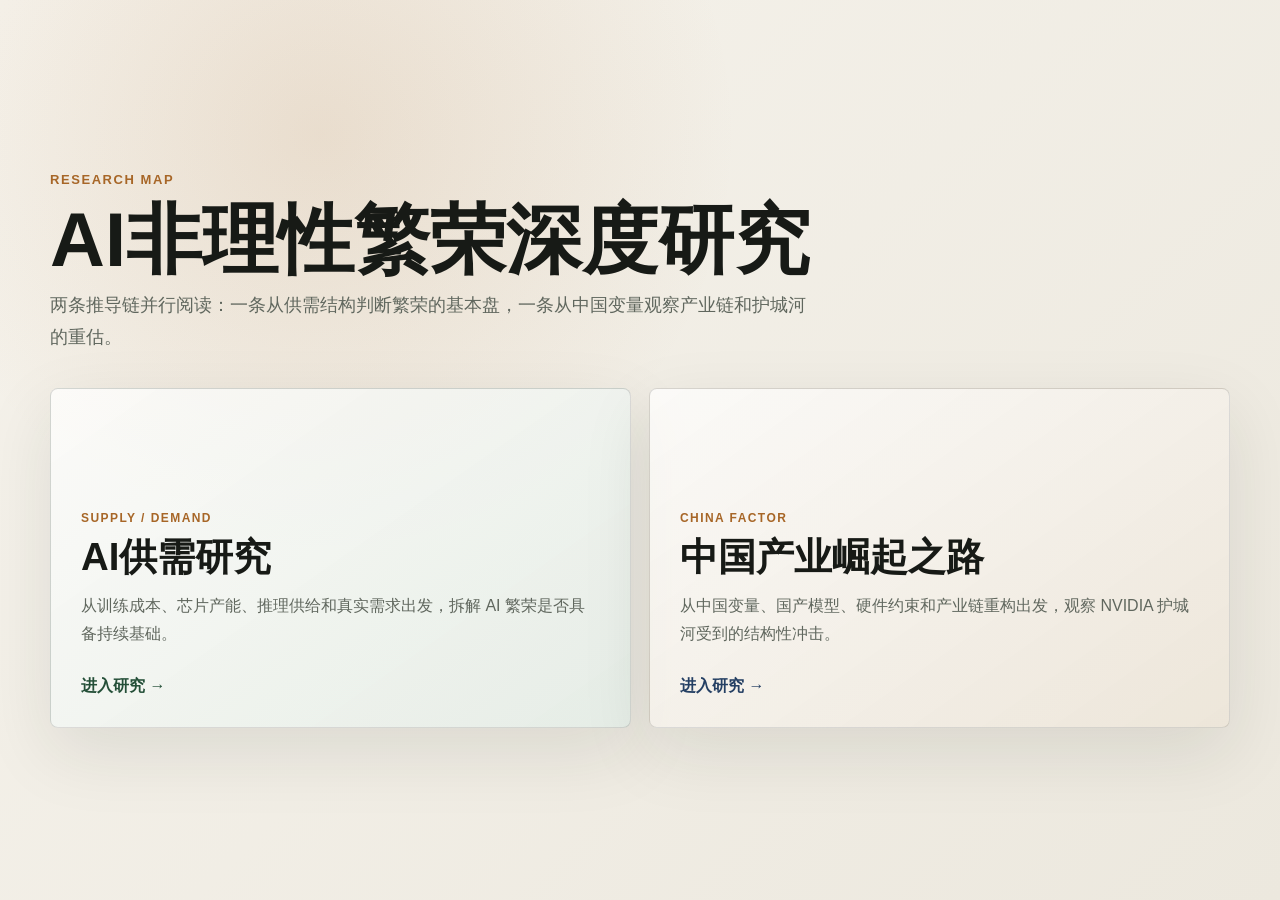
==== commit 43592535: "Add two-entry research homepage" ====
--- a/index.html
+++ b/index.html
@@ -1,2779 +1,51 @@
 <!DOCTYPE html>
 <html lang="zh-CN">
 <head>
-<meta charset="UTF-8">
-<meta name="viewport" content="width=device-width, initial-scale=1.0">
-<title>中国因素 · 问题推导链</title>
-<link rel="preconnect" href="https://fonts.googleapis.com">
-<link href="https://fonts.googleapis.com/css2?family=Noto+Serif+SC:wght@600;700&family=Noto+Sans+SC:wght@400;500;600;700&family=JetBrains+Mono:wght@400;600&display=swap" rel="stylesheet">
-<style>
-    :root {
-      --bg: #f4f1eb;
-      --paper: #fffdf8;
-      --ink: #17211e;
-      --muted: #62706a;
-      --line: #d8d0c2;
-      --green: #1f5a43;
-      --green-dark: #1f4530;
-      --green-mid: #2e6b45;
-      --blue: #235d7d;
-      --amber: #b87030;
-      --red: #9e3a1e;
-      --purple: #6d4a7a;
-      --green-soft: #e6f0ea;
-      --blue-soft: #e5eef3;
-      --amber-soft: #f4ead8;
-      --red-soft: #f5e7e2;
-      --purple-soft: #f0e8f3;
-    }
-
-    * { box-sizing: border-box; margin: 0; padding: 0; }
-
-    body {
-      font-family: "Noto Sans SC", -apple-system, BlinkMacSystemFont, "PingFang SC", sans-serif;
-      color: var(--ink);
-      background:
-        linear-gradient(90deg, rgba(31,90,67,0.04) 1px, transparent 1px),
-        linear-gradient(rgba(31,90,67,0.04) 1px, transparent 1px),
-        var(--bg);
-      background-size: 30px 30px;
-      line-height: 1.7;
-      font-size: 15px;
-    }
-
-    .page {
-      max-width: 1100px;
-      margin: 0 auto;
-      padding: 28px 18px 60px;
-    }
-
-    /* ── Header ── */
-    .header {
-      text-align: center;
-      margin-bottom: 28px;
-    }
-    .header .eyebrow {
-      font-size: 12px;
-      font-weight: 700;
-      color: var(--red);
-      letter-spacing: 2px;
-      text-transform: uppercase;
-      margin-bottom: 6px;
-    }
-    .header h1 {
-      font-family: "Noto Serif SC", Georgia, serif;
-      font-size: clamp(28px, 4.5vw, 44px);
-      color: var(--green-dark);
-      line-height: 1.15;
-      margin-bottom: 8px;
-    }
-    .header .subtitle {
-      color: var(--muted);
-      font-size: 14px;
-    }
-
-    /* ── Tabs ── */
-    .tab-bar {
-      display: flex;
-      gap: 2px;
-      border-bottom: 2px solid var(--line);
-      margin-bottom: 24px;
-    }
-    .tab-btn {
-      padding: 10px 22px;
-      border: 1px solid var(--line);
-      border-bottom: none;
-      border-radius: 6px 6px 0 0;
-      background: rgba(255,253,248,0.5);
-      color: var(--muted);
-      font-size: 14px;
-      font-weight: 600;
-      cursor: pointer;
-      transition: all 0.2s;
-    }
-    .tab-btn:hover { background: rgba(255,253,248,0.85); }
-    .tab-btn.active {
-      background: var(--paper);
-      color: var(--green-dark);
-      border-color: var(--line);
-      position: relative;
-      top: 2px;
-      border-bottom: 2px solid var(--paper);
-    }
-    .tab-panel { display: none; }
-    .tab-panel.active { display: block; }
-
-    /* ── Cards ── */
-    .card {
-      border: 1px solid var(--line);
-      border-radius: 8px;
-      background: rgba(255,253,248,0.96);
-      box-shadow: 0 4px 16px rgba(30,31,27,0.06);
-      margin-bottom: 18px;
-      overflow: hidden;
-    }
-    .card-head {
-      display: flex;
-      align-items: center;
-      gap: 10px;
-      padding: 14px 18px;
-      cursor: pointer;
-      user-select: none;
-    }
-    .card-head:hover { background: rgba(230,240,234,0.3); }
-    .card-arrow {
-      font-size: 11px;
-      color: var(--muted);
-      transition: transform 0.2s;
-      flex-shrink: 0;
-    }
-    .card.open .card-arrow { transform: rotate(90deg); }
-    .card-tag {
-      font-size: 11px;
-      font-weight: 700;
-      padding: 2px 8px;
-      border-radius: 4px;
-      flex-shrink: 0;
-    }
-    .tag-phase0 { background: var(--purple-soft); color: var(--purple); }
-    .tag-phase1 { background: var(--green-soft); color: var(--green); }
-    .tag-phase2 { background: var(--blue-soft); color: var(--blue); }
-    .tag-phase3 { background: var(--amber-soft); color: var(--amber); }
-    .tag-phase4 { background: var(--red-soft); color: var(--red); }
-    .tag-phase5 { background: #f0e8f3; color: var(--purple); }
-    .card-title {
-      font-size: 15px;
-      font-weight: 600;
-      color: var(--ink);
-      flex: 1;
-    }
-    .card-status {
-      font-size: 11px;
-      padding: 2px 8px;
-      border-radius: 10px;
-      flex-shrink: 0;
-    }
-    .status-empty { background: #f0ece4; color: var(--muted); }
-    .status-wip { background: var(--amber-soft); color: var(--amber); }
-    .status-done { background: var(--green-soft); color: var(--green); }
-    .card-body {
-      display: none;
-      padding: 0 18px 16px;
-      border-top: 1px solid var(--line);
-    }
-    .card.open .card-body { display: block; padding-top: 14px; }
-
-    /* ── Body content ── */
-    .q-answer {
-      font-size: 14px;
-      color: var(--green-dark);
-      font-weight: 600;
-      margin-bottom: 8px;
-    }
-    .q-transition {
-      font-size: 13.5px;
-      color: var(--green-dark);
-      font-weight: 600;
-      margin-top: 14px;
-      padding: 10px 14px;
-      background: var(--amber-soft);
-      border-left: 3px solid var(--amber);
-      border-radius: 0 6px 6px 0;
-    }
-    .data-point {
-      font-family: "JetBrains Mono", "SF Mono", monospace;
-      font-size: 13px;
-      background: var(--green-soft);
-      padding: 2px 6px;
-      border-radius: 3px;
-    }
-    .source-tag {
-      font-size: 11px;
-      color: var(--blue);
-      background: var(--blue-soft);
-      padding: 1px 6px;
-      border-radius: 3px;
-    }
-    .placeholder {
-      color: var(--muted);
-      font-style: italic;
-      font-size: 13px;
-      padding: 12px;
-      background: #f8f6f1;
-      border-radius: 4px;
-      text-align: center;
-    }
-    .note-box {
-      font-size: 13px;
-      padding: 12px 14px;
-      border-radius: 6px;
-      margin-bottom: 12px;
-      line-height: 1.65;
-    }
-    .note-green { background: var(--green-soft); border-left: 3px solid var(--green); }
-    .note-amber { background: var(--amber-soft); border-left: 3px solid var(--amber); }
-    .note-red { background: var(--red-soft); border-left: 3px solid var(--red); }
-    .note-blue { background: var(--blue-soft); border-left: 3px solid var(--blue); }
-    .note-purple { background: var(--purple-soft); border-left: 3px solid var(--purple); }
-
-    /* ── Handoff tab ── */
-    .handoff-section {
-      margin-bottom: 24px;
-    }
-    .handoff-section h3 {
-      font-family: "Noto Serif SC", Georgia, serif;
-      font-size: 16px;
-      color: var(--green-dark);
-      margin-bottom: 10px;
-      padding-bottom: 6px;
-      border-bottom: 1px solid var(--line);
-    }
-    .decision-item {
-      padding: 10px 14px;
-      background: rgba(255,253,248,0.7);
-      border: 1px solid var(--line);
-      border-radius: 6px;
-      margin-bottom: 8px;
-      font-size: 13px;
-    }
-    .decision-item strong { color: var(--green-dark); }
-    .decision-date { color: var(--muted); font-size: 11px; }
-    table {
-      width: 100%;
-      border-collapse: collapse;
-      font-size: 13px;
-      margin: 8px 0;
-    }
-    th, td {
-      padding: 8px 10px;
-      border: 1px solid var(--line);
-      text-align: left;
-    }
-    th {
-      background: var(--green-soft);
-      color: var(--green-dark);
-      font-weight: 600;
-      font-size: 12px;
-    }
-
-    /* ── Phase divider ── */
-    .phase-divider {
-      display: flex;
-      align-items: center;
-      gap: 12px;
-      margin: 28px 0 16px;
-      font-family: "Noto Serif SC", Georgia, serif;
-      font-size: 16px;
-      font-weight: 600;
-    }
-    .phase-divider::after {
-      content: "";
-      flex: 1;
-      height: 1px;
-      background: var(--line);
-    }
-    .phase-num {
-      display: inline-flex;
-      align-items: center;
-      justify-content: center;
-      width: 26px;
-      height: 26px;
-      border-radius: 50%;
-      font-size: 13px;
-      font-weight: 700;
-      color: #fff;
-    }
-
-    /* ── Footer ── */
-    .footer {
-      text-align: center;
-      color: var(--muted);
-      font-size: 12px;
-      margin-top: 40px;
-      padding-top: 16px;
-      border-top: 1px solid var(--line);
-    }
+  <meta charset="UTF-8">
+  <meta name="viewport" content="width=device-width, initial-scale=1.0">
+  <title>AI非理性繁荣深度研究</title>
+  <style>
+    :root{color-scheme:light;--ink:#171a16;--muted:#60675e;--line:#d9ddd3;--paper:#f6f3ec;--paper2:#ece8de;--green:#244f38;--blue:#243f63;--gold:#a76627}
+    *{box-sizing:border-box}
+    body{margin:0;min-height:100vh;font-family:-apple-system,BlinkMacSystemFont,"Segoe UI","Noto Sans SC",sans-serif;color:var(--ink);background:radial-gradient(circle at 25% 15%,rgba(167,102,39,.14),transparent 34%),linear-gradient(135deg,var(--paper),var(--paper2));}
+    main{min-height:100vh;display:flex;flex-direction:column;justify-content:center;width:min(1180px,calc(100% - 40px));margin:0 auto;padding:56px 0}
+    .eyebrow{font-size:13px;letter-spacing:.12em;text-transform:uppercase;color:var(--gold);font-weight:800}
+    h1{margin:14px 0 10px;font-size:clamp(38px,6vw,76px);line-height:1.02;letter-spacing:0;font-weight:900}
+    .lead{max-width:760px;margin:0 0 34px;color:var(--muted);font-size:18px;line-height:1.8}
+    .grid{display:grid;grid-template-columns:repeat(2,minmax(0,1fr));gap:18px}
+    .choice-card{min-height:340px;display:flex;flex-direction:column;justify-content:flex-end;padding:30px;border:1px solid rgba(23,26,22,.14);border-radius:8px;text-decoration:none;color:inherit;background:rgba(255,255,255,.52);box-shadow:0 24px 70px rgba(30,35,26,.10);transition:transform .18s ease,box-shadow .18s ease,border-color .18s ease}
+    .choice-card:hover{transform:translateY(-3px);box-shadow:0 30px 90px rgba(30,35,26,.16);border-color:rgba(23,26,22,.28)}
+    .choice-card.ai{background:linear-gradient(145deg,rgba(255,255,255,.72),rgba(226,237,231,.74))}
+    .choice-card.china{background:linear-gradient(145deg,rgba(255,255,255,.72),rgba(237,229,216,.78))}
+    .kicker{font-size:12px;letter-spacing:.12em;text-transform:uppercase;font-weight:850;color:var(--gold)}
+    h2{margin:10px 0 12px;font-size:clamp(27px,3vw,42px);line-height:1.15;letter-spacing:0}
+    p{margin:0;color:var(--muted);font-size:16px;line-height:1.75}
+    .enter{margin-top:28px;font-weight:850;color:var(--green)}
+    .china .enter{color:var(--blue)}
+    @media(max-width:760px){main{justify-content:flex-start;padding:36px 0}.grid{grid-template-columns:1fr}.choice-card{min-height:260px;padding:24px}.lead{font-size:16px}}
   </style>
 </head>
 <body>
-<div class="page">
+  <main>
+    <div class="eyebrow">Research Map</div>
+    <h1>AI非理性繁荣深度研究</h1>
+    <p class="lead">两条推导链并行阅读：一条从供需结构判断繁荣的基本盘，一条从中国变量观察产业链和护城河的重估。</p>
+    <section class="grid" aria-label="研究入口">
+      <a class="choice-card ai" href="ai-supply-demand.html">
+  <span class="kicker">Supply / Demand</span>
+  <h2>AI供需研究</h2>
+  <p>从训练成本、芯片产能、推理供给和真实需求出发，拆解 AI 繁荣是否具备持续基础。</p>
+  <span class="enter">进入研究 →</span>
+</a>
 
-  <div class="header">
-    <div class="eyebrow">09 AI泡沫全景 · 独立交付模块 · CN0-CN20 · 每个数据经搜索核验后进入 · v1.1 · 2026-07-07</div>
-    <h1>中国因素 · 问题推导链</h1>
-    <div class="subtitle">从NVIDIA估值暗含的三个赌注出发，用三条线（芯片 / 模型 / 电力）逐条核验：中国因素把赌注撼动到什么程度了——给读数、给判据，不预设结论。姊妹篇：AI供需研究_问题推导链.html（S链）。</div>
-  </div>
+<a class="choice-card china" href="china-factor.html">
+  <span class="kicker">China Factor</span>
+  <h2>中国产业崛起之路</h2>
+  <p>从中国变量、国产模型、硬件约束和产业链重构出发，观察 NVIDIA 护城河受到的结构性冲击。</p>
+  <span class="enter">进入研究 →</span>
+</a>
 
-  <div class="tab-bar">
-    <button class="tab-btn active" onclick="switchTab('tree',this)">结论树</button>
-    <button class="tab-btn" onclick="switchTab('overview',this)">总览与赌注</button>
-    <button class="tab-btn" onclick="switchTab('chip',this)">芯片线</button>
-    <button class="tab-btn" onclick="switchTab('model',this)">模型线</button>
-    <button class="tab-btn" onclick="switchTab('power',this)">电力线</button>
-    <button class="tab-btn" onclick="switchTab('conclusion',this)">结论与边界</button>
-    <button class="tab-btn" onclick="switchTab('data',this)">数据基础</button>
-  </div>
-
-  <!-- ============ TAB 总览 ============ -->
-  <!-- ============ TAB 结论树 ============ -->
-  <div class="tab-panel active" id="tab-tree">
-
-    <div class="note-box note-green">
-      <div style="font-size:12px;font-weight:700;color:var(--green-dark);margin-bottom:4px">本页怎么读</div>
-      这是<b>结论视图</b>：1条总结论+4条支撑结论，每条=一句话结论 &#8594; 它必然招来的质疑 &#8594; 回答质疑的证据（每条最多3个）。要看完整推导和全部数据，进对应的线（CN编号）和"数据基础"。
-    </div>
-
-    <svg viewBox="0 0 760 250" xmlns="http://www.w3.org/2000/svg" style="width:100%;height:auto;margin:14px 0" role="img">
-      <title>结论树总图</title>
-      <defs><marker id="art" viewBox="0 0 10 10" refX="9" refY="5" markerWidth="7" markerHeight="7" orient="auto-start-reverse"><path d="M0,0 L10,5 L0,10 z" fill="#8a8578"/></marker></defs>
-      <rect x="80" y="16" width="600" height="58" rx="8" fill="#1f4530"/>
-      <text x="380" y="40" text-anchor="middle" font-size="13.5" font-weight="700" fill="#fffdf8">C0 · 生意没问题，被挑战的是毛利率和PE两个乘数</text>
-      <text x="380" y="60" text-anchor="middle" font-size="11" fill="#cfe0d5">三个"一直"从默认变成每季度要用财报回答的问题</text>
-      <rect x="120" y="106" width="520" height="42" rx="8" fill="#fdf6ec" stroke="#b87030" stroke-width="1.8"/>
-      <text x="380" y="124" text-anchor="middle" font-size="12" font-weight="700" fill="#b87030">C4 · 传导：不需要中国"赢"——比价对象公开 &#8594; 溢价收缩 &#8594; 毛利&times;PE双缩</text>
-      <text x="380" y="141" text-anchor="middle" font-size="10.5" fill="#8a8578">市场预演过一次：2025-01-27 单日 -$5,890亿</text>
-      <line x1="380" y1="106" x2="380" y2="78" stroke="#8a8578" stroke-width="1.8" marker-end=""/>
-      <rect x="30" y="182" width="220" height="56" rx="8" fill="#fffdf8" stroke="#2e6b45" stroke-width="1.5"/>
-      <text x="140" y="205" text-anchor="middle" font-size="12" font-weight="700" fill="#1f4530">C1 芯片：7nm量产=够用</text>
-      <text x="140" y="224" text-anchor="middle" font-size="10.5" fill="#555">追赶变成工程问题（CN3-8）</text>
-      <rect x="270" y="182" width="220" height="56" rx="8" fill="#fffdf8" stroke="#2e6b45" stroke-width="1.5"/>
-      <text x="380" y="205" text-anchor="middle" font-size="12" font-weight="700" fill="#1f4530">C2 模型：便宜的已被公开采用</text>
-      <text x="380" y="224" text-anchor="middle" font-size="10.5" fill="#555">事实+名单在拉长（模型线1.1-3.1）</text>
-      <rect x="510" y="182" width="220" height="56" rx="8" fill="#fffdf8" stroke="#2e6b45" stroke-width="1.5"/>
-      <text x="620" y="205" text-anchor="middle" font-size="12" font-weight="700" fill="#1f4530">C3 电力：量级差在中国</text>
-      <text x="620" y="224" text-anchor="middle" font-size="10.5" fill="#555">规模化的底盘条件（电力线1.1-3.1）</text>
-      <line x1="140" y1="182" x2="290" y2="152" stroke="#8a8578" stroke-width="1.5" marker-end=""/>
-      <line x1="380" y1="182" x2="380" y2="152" stroke="#8a8578" stroke-width="1.5" marker-end=""/>
-      <line x1="620" y1="182" x2="470" y2="152" stroke="#8a8578" stroke-width="1.5" marker-end=""/>
-    </svg>
-
-    <div style="background:#fffdf8;border:2px solid #1f4530;border-radius:8px;padding:14px 18px;margin-bottom:14px">
-      <div style="font-size:14.5px;font-weight:700;color:#1f4530;margin-bottom:8px">C0 · 总结论</div>
-      <div style="font-size:14px;line-height:1.8;margin-bottom:10px">英伟达的生意没有问题（收入+85%、毛利74.9%，全部真实）。但$4.72万亿的价格建立在三个"一直"上：一直卖这么贵、一直非它不可、一直用最贵的卡。中国因素正把每个"一直"从无人质疑的默认，变成每个季度要用财报回答的问题——<b>被挑战的是毛利率和PE两个乘数，不是收入</b>。</div>
-      <div style="font-size:13px;line-height:1.9;color:#444">
-        <b style="color:#b87030">质疑：这真能动到市值吗？</b>&#8594; 市场预演过一次：2025-01-27 DeepSeek发布，NVIDIA单日-17%、蒸发$5,890亿，史上最大单日。<br>
-        <b style="color:#b87030">反面（构成读数）：</b>毛利74.9%至今平稳 &#8594; 所以当前读数是"挑战正在发生、尚未进财报"，何时进，盯七个监测项。
-      </div>
-      <div style="font-size:11.5px;color:#8a8578;margin-top:8px">深入：总览与赌注（CN1-2）· 结论与边界（CN19-20）</div>
-    </div>
-
-    <div style="background:#fffdf8;border-left:4px solid #2e6b45;border-radius:6px;padding:12px 16px;margin-bottom:12px">
-      <div style="font-size:14px;font-weight:700;color:#1f4530;margin-bottom:6px">C1 · 芯片线：摩尔定律失效后，中国做到7nm稳定量产，就足以承接绝大多数AI算力需求——追赶第一次从"不可能"变成"工程问题"</div>
-      <div style="font-size:13px;line-height:1.9;color:#444">
-        <b style="color:#b87030">质疑1："够用论"是不是猜想？</b>&#8594; 不是：5&#8594;3nm SRAM密度仅+5%、N3E零缩放（IEDM实测）；NVIDIA自己就在靠堆料补性能；昇腾910C&asymp;H100推理的60-70%，已在服役。<br>
-        <b style="color:#b87030">质疑2：没有EUV，7nm量产做得到吗？</b>&#8594; "够用"只需DUV；EUV原型已组装（PUREN1：50瓦/10片每小时 vs ASML 350瓦/150片——原型的意义不在产能，在证明能做出来）；路线图：2026年二代150瓦 &#8594; 2027-28商业化量产 &#8594; 2029-30接近ASML（可证伪判据=小批量验证）。<br>
-        <b style="color:#b87030">质疑3：产能跟得上吗？</b>&#8594; 当前读数：昇腾2026年&le;160万die；国产份额46%&#8594;56%（2026e）；这是最大短板，也是监测项。
-      </div>
-      <div style="font-size:11.5px;color:#8a8578;margin-top:8px">深入：芯片线 CN3-8（第一部分·光刻机+中美现状 &#8594; 第二部分·摩尔定律失效&#8594;英伟达堆料&#8594;对中国+读数）</div>
-    </div>
-
-    <div style="background:#fffdf8;border-left:4px solid #2e6b45;border-radius:6px;padding:12px 16px;margin-bottom:12px">
-      <div style="font-size:14px;font-weight:700;color:#1f4530;margin-bottom:6px">C2 · 模型线："不用最贵的也能做AI"不再是说法，是已发生的事实——而且西方大厂开始公开采用</div>
-      <div style="font-size:13px;line-height:1.9;color:#444">
-        <b style="color:#b87030">质疑1：是宣传还是事实？</b>&#8594; V3训练$557万（技术报告口径）；LongCat-2.0五万卡国产算力全流程训练（美团官方一手）；OpenRouter中国系token份额46%。<br>
-        <b style="color:#b87030">质疑2：只有中国人自己用吧？</b>&#8594; Coinbase默认模型切GLM+Kimi、AI支出砍半（CEO一手）；Airbnb客服重度用Qwen；Cursor底座Kimi；Snowflake在测。<br>
-        <b style="color:#b87030">质疑3：美国不是还领先吗？</b>&#8594; 领先是真的：0.2个百分点（SWE-bench）；价差是30-100倍——领先撑不起价差。
-      </div>
-      <div style="font-size:11.5px;color:#8a8578;margin-top:8px">深入：模型线（格局1.1 &#8594; 证据链2.1-2.3 &#8594; 判断3.1）</div>
-    </div>
-
-    <div style="background:#fffdf8;border-left:4px solid #2e6b45;border-radius:6px;padding:12px 16px;margin-bottom:12px">
-      <div style="font-size:14px;font-weight:700;color:#1f4530;margin-bottom:6px">C3 · 电力线：低成本路线能不能规模化，拼的是电——电的量级差在中国这边</div>
-      <div style="font-size:13px;line-height:1.9;color:#444">
-        <b style="color:#b87030">证据：</b>中国5年净增装机&asymp;美国全部存量&times;1.37；年发电量&asymp;美国2.3倍；美国并网平均排队7年+、大变压器等3年。<br>
-        <b style="color:#b87030">质疑：电多就等于AI强吗？</b>&#8594; 不等于：2025年有新建算力利用率低至20%的报道——结论收窄为"<b>底盘条件在中国，转化取决于负载迁移</b>"，反例写进边界。
-      </div>
-      <div style="font-size:11.5px;color:#8a8578;margin-top:8px">深入：电力线 1.1-3.1（约束&#8594;读数&#8594;反面）</div>
-    </div>
-
-    <div style="background:#fffdf8;border-left:4px solid #b87030;border-radius:6px;padding:12px 16px;margin-bottom:12px">
-      <div style="font-size:14px;font-weight:700;color:#b87030;margin-bottom:6px">C4 · 影响：以上全部不需要中国"赢"就开始生效——公开的比价对象本身就在压缩溢价</div>
-      <div style="font-size:13px;line-height:1.9;color:#444">
-        <b style="color:#b87030">传导路径：</b>比价公开+客户公开转向 &#8594; 溢价从默认变成每天要自证 &#8594; 毛利下修（三场景推演：75&#8594;65-68 / 60-65 / 45-50）&#8594; 利润和PE同时缩 &#8594; $4.72万亿重算。<br>
-        <b style="color:#b87030">质疑：为什么还没发生？</b>&#8594; 正在发生、未进财报（毛利74.9%平稳）；何时进财报=盯七个监测项：NVIDIA季度毛利与中国区收入、大厂自研芯片占比、中国系token份额、昇腾出货与第三方基准、第二例国产全流程训练、EUV小批量验证、下一代机柜定价。
-      </div>
-      <div style="font-size:11.5px;color:#8a8578;margin-top:8px">深入：结论与边界 CN19-20（三场景表·五个已知未知·记分牌）</div>
-    </div>
-
-  </div>
-
-  <div class="tab-panel" id="tab-overview">
-
-    <div class="note-box note-green">
-      <div style="font-size:12px;font-weight:700;color:var(--green-dark);margin-bottom:4px">本文档是什么</div>
-      本文档回答一个问题：<b>中国因素会如何改变AI产业格局？改变到哪一步了？</b>方法沿用S链：一个根问题逐步拆解，每个回答逼出下一问，每个数据带来源、日期、口径。它服务泡沫工程的Q3假设五（NVIDIA定价权=单点故障）与Q3续3.8（中国变量），起点接EX工具⑤（NVIDIA估值反解）。
-    </div>
-
-    <div class="note-box" style="background:#f9f6f0;border-left:3px solid var(--amber)">
-      <div style="font-size:12px;font-weight:700;color:var(--amber);margin-bottom:4px">人话版本 · 整个文档在干什么</div>
-      NVIDIA的估值里藏着三个问题的答案，且默认永远是"是"：它能一直卖这么贵吗？是不是非英伟达不可？做AI是不是必须用最贵的卡？中国因素是对这三个前提最集中的压力来源。本文档不猜谁赢，只做一件事：逐条核验每个前提被动摇到什么程度——给读数、给判据。
-    </div>
-
-    <div class="phase-divider"><span class="phase-num">阶段零</span>为什么研究中国因素</div>
-
-    <div class="card" id="cn0">
-      <div class="card-head" onclick="toggleCard(this)">
-        <span class="card-arrow">&#9654;</span>
-        <span class="card-tag tag-phase1">CN0</span>
-        <span class="card-title">为什么单独研究中国因素？</span>
-        <span class="card-status status-done">已填</span>
-      </div>
-      <div class="card-body">
-        <div class="q-answer">&#8594; 因为它同时压在泡沫工程的两个关键点上：NVIDIA估值的三个赌注（Q3假设五的单点故障），和泡沫破裂的形态变量（Q3续）。中国因素动一动，整条金融链的定价基础跟着动。</div>
-        <div class="prose" style="font-size:14px;line-height:1.8">
-          <p>泡沫工程走到Q3，核验的是"六层因果链每层走到哪了"。其中最集中的一个节点：整条AI金融链——GPU抵押品价值、CoreWeave们的还款能力、大厂capex的回报假设——全部隐含依赖NVIDIA的定价权。而对这个定价权最系统的外部压力，来自中国。四个方向的压力在同时发生（DeepSeek、电力、国产芯片、摩尔失效窗口），我们把它重组为三条可核验的线，逐条给读数。</p>
-        </div>
-        <div class="q-transition">&#8594; 要量"撼动到哪了"，先得知道赌注是什么。下一问：NVIDIA现在的估值，暗含了什么假设？</div>
-      </div>
-    </div>
-
-    <div class="phase-divider"><span class="phase-num">阶段一</span>起点 · 估值里的赌注</div>
-
-    <div class="card" id="cn1">
-      <div class="card-head" onclick="toggleCard(this)">
-        <span class="card-arrow">&#9654;</span>
-        <span class="card-tag tag-phase1">CN1</span>
-        <span class="card-title">现状 · NVIDIA的估值由什么支撑？</span>
-        <span class="card-status status-done">已填</span>
-      </div>
-      <div class="card-body">
-        <div class="q-answer">&#8594; 市值$4.72万亿（2026-07-02收盘），PE(TTM) 29.8。最新季度收入$816亿（+85%），其中数据中心$752亿（+92%），毛利率74.9%。生意仍在全速奔跑。</div>
-        <div style="display:flex;gap:10px;margin:12px 0;flex-wrap:wrap">
-          <div style="flex:1;min-width:140px;background:#fffdf8;border:1px solid #d8d2c4;border-top:3px solid #1f4530;border-radius:6px;padding:10px 12px;text-align:center">
-            <div style="font-family:'JetBrains Mono',monospace;font-size:22px;font-weight:600;color:#1f4530">$4.72万亿</div>
-            <div style="font-size:11px;color:#8a8578;margin-top:2px">市值 · 2026-07-02收盘</div>
-          </div>
-          <div style="flex:1;min-width:140px;background:#fffdf8;border:1px solid #d8d2c4;border-top:3px solid #2e6b45;border-radius:6px;padding:10px 12px;text-align:center">
-            <div style="font-family:'JetBrains Mono',monospace;font-size:22px;font-weight:600;color:#2e6b45">29.8</div>
-            <div style="font-size:11px;color:#8a8578;margin-top:2px">PE(TTM) · 前瞻19.6</div>
-          </div>
-          <div style="flex:1;min-width:140px;background:#fffdf8;border:1px solid #d8d2c4;border-top:3px solid #b87030;border-radius:6px;padding:10px 12px;text-align:center">
-            <div style="font-family:'JetBrains Mono',monospace;font-size:22px;font-weight:600;color:#b87030">+85%</div>
-            <div style="font-size:11px;color:#8a8578;margin-top:2px">季度收入$816亿 同比</div>
-          </div>
-          <div style="flex:1;min-width:140px;background:#fffdf8;border:1px solid #d8d2c4;border-top:3px solid #9e3a1e;border-radius:6px;padding:10px 12px;text-align:center">
-            <div style="font-family:'JetBrains Mono',monospace;font-size:22px;font-weight:600;color:#9e3a1e">74.9%</div>
-            <div style="font-size:11px;color:#8a8578;margin-top:2px">GAAP毛利率 FY27Q1</div>
-          </div>
-        </div>
-        <div class="note-box note-green" style="margin-top:10px;margin-bottom:10px">
-          <div style="font-size:12px;font-weight:700;color:var(--green-dark);margin-bottom:4px">数据（核验于2026-07-06）</div>
-          <div style="font-size:13px;line-height:1.8">
-          · 市值 <b>$4.72万亿</b>，股价$194.83 &times; 24.22B股（口径：2026-07-02收盘；StockAnalysis）<br>
-          · PE(TTM) <b>29.8</b>，前瞻PE 19.6（StockAnalysis，2026-07-05）<br>
-          · FY2027 Q1（截至2026-04-26）：总收入 <b>$816亿</b> +85%，数据中心 <b>$752亿</b> +92%，GAAP毛利率 <b>74.9%</b>（NVIDIA 8-K / SEC，2026-05-20）<br>
-          · 单卡经济学：B200级BOM约 <b>$6,400</b>，售价 <b>$30,000-40,000</b>，加价4.7-6.2倍（Silicon Analysts / Epoch AI，2026）
-          </div>
-        </div>
-        <div class="note-box note-amber">
-          <div style="font-size:12px;font-weight:700;color:var(--amber);margin-bottom:4px">口径修正（对既有文档）</div>
-          此前EX工具（2026-07-03）记录"市值$5.15万亿、毛利79%"：$5.15万亿对应6月中高点，7月初已回落至$4.72万亿；79%为FY2025峰值毛利，当前季度为74.9%。本文档统一用<b>$4.72万亿 / ~75%</b>口径，EX工具待同步。
-        </div>
-        <div class="prose" style="font-size:14px;line-height:1.8">
-          <p>把$4.72万亿拆开看，它站在三层支撑上，<b>三层的性质完全不同</b>：<b>事实层</b>——本季收入$816亿、毛利74.9%，已发生、审计过、攻不动；<b>结构层</b>——三层锁定（CUDA/NVLink/CoWoS）撑起的定价权，当前为真，但每天要靠护城河来守；<b>预期层</b>——PE(TTM) 29.8对前瞻PE 19.6，两个数相除=市场已按"未来12个月利润再涨约52%"付了钱（口径：29.8/19.6&asymp;1.52，由两个已核PE反推）。<b>预期层是估值的大头，也是唯一没发生的部分。</b></p>
-        </div>
-        <svg viewBox="0 0 760 330" xmlns="http://www.w3.org/2000/svg" style="width:100%;height:auto;margin:14px 0" role="img">
-          <title>估值的三层支撑</title>
-          <defs><marker id="ar6" viewBox="0 0 10 10" refX="9" refY="5" markerWidth="7" markerHeight="7" orient="auto-start-reverse"><path d="M0,0 L10,5 L0,10 z" fill="#9e3a1e"/></marker></defs>
-          <text x="330" y="24" text-anchor="middle" font-size="13" font-weight="700" fill="#1f4530">$4.72万亿站在什么上：三层支撑（越往上越贵、越虚）</text>
-          <rect x="120" y="60" width="420" height="76" rx="8" fill="#fdf6ec" stroke="#b87030" stroke-width="2"/>
-          <text x="330" y="84" text-anchor="middle" font-size="12.5" font-weight="700" fill="#b87030">预期层 · 增长与毛利的持续性（估值大头）</text>
-          <text x="330" y="104" text-anchor="middle" font-size="10.5" fill="#555">PE 29.8 vs 前瞻19.6 &#8594; 已为"未来一年利润+~52%"付钱</text>
-          <text x="330" y="122" text-anchor="middle" font-size="10.5" font-weight="700" fill="#9e3a1e">未发生 · 三个赌注全部住在这一层</text>
-          <rect x="90" y="146" width="480" height="70" rx="8" fill="#fffdf8" stroke="#2e6b45" stroke-width="1.8"/>
-          <text x="330" y="170" text-anchor="middle" font-size="12.5" font-weight="700" fill="#2e6b45">结构层 · 三层锁定=定价权</text>
-          <text x="330" y="190" text-anchor="middle" font-size="10.5" fill="#555">CUDA生态 / NVLink系统 / CoWoS产能优先 &#8594; ~75%毛利</text>
-          <text x="330" y="206" text-anchor="middle" font-size="10.5" fill="#8a8578">当前为真 · 需要每天守</text>
-          <rect x="60" y="226" width="540" height="70" rx="8" fill="#1f4530"/>
-          <text x="330" y="252" text-anchor="middle" font-size="12.5" font-weight="700" fill="#fffdf8">事实层 · 当期业绩</text>
-          <text x="330" y="272" text-anchor="middle" font-size="10.5" fill="#cfe0d5">季度收入$816亿(+85%) · 数据中心$752亿(+92%) · 毛利74.9%</text>
-          <text x="330" y="288" text-anchor="middle" font-size="10.5" fill="#cfe0d5">已发生 · 审计过 · 攻不动</text>
-          <line x1="640" y1="98" x2="562" y2="98" stroke="#9e3a1e" stroke-width="2" marker-end=""/>
-          <line x1="640" y1="181" x2="592" y2="181" stroke="#9e3a1e" stroke-width="2" marker-end=""/>
-          <text x="648" y="94" font-size="10.5" font-weight="700" fill="#9e3a1e">中国因素</text>
-          <text x="648" y="110" font-size="10.5" fill="#9e3a1e">攻这里</text>
-          <text x="648" y="177" font-size="10.5" font-weight="700" fill="#9e3a1e">和这里</text>
-          <text x="648" y="193" font-size="10.5" fill="#8a8578">不攻事实层</text>
-          <text x="330" y="322" text-anchor="middle" font-size="10.5" fill="#8a8578">估值回归不需要业绩变坏——只需要预期层的"一直"两个字被证伪</text>
-        </svg>
-        <div class="q-transition">&#8594; 报表没有任何问题——问题在价格里。下一问：$4.72万亿买的是什么承诺？</div>
-      </div>
-    </div>
-
-    <div class="card" id="cn2">
-      <div class="card-head" onclick="toggleCard(this)">
-        <span class="card-arrow">&#9654;</span>
-        <span class="card-tag tag-phase1">CN2</span>
-        <span class="card-title">这个估值暗含什么假设？</span>
-        <span class="card-status status-done">已填</span>
-      </div>
-      <div class="card-body">
-        <div class="q-answer">&#8594; 倒着看下注（EX方法）：把估值反解回去，是三个可以直接问出口的问题——<br>
-          ①<b>它能一直卖这么贵吗？</b>（75%毛利没人压得下来）<br>
-          ②<b>是不是非英伟达不可？</b>（大客户造不出、或不敢用替代品）<br>
-          ③<b>做AI是不是必须用最贵的卡？</b>（堆料路线不变）<br>
-          估值默认三个答案都是"是"，而且一直是。</div>
-        <div class="note-box" style="background:#f9f6f0;border-left:3px solid var(--amber)">
-          <div style="font-size:12px;font-weight:700;color:var(--amber);margin-bottom:4px">人话版本</div>
-          一张卡成本六千四，卖三四万。市场给$4.72万亿，不是奖励它今天能这么卖，是赌它<b>一直</b>能这么卖。"一直"要同时满足三件事：没人把价差压下来、买卡的四大客户自己造不出来、大家继续抢最贵的卡。三件事各自被谁威胁？正好对应中国因素的三条线。
-        </div>
-        <div class="prose" style="font-size:14px;line-height:1.8">
-          <p><b>赌注① 它能一直卖这么贵吗？</b>~75%毛利=平台溢价（CUDA生态+NVLink系统+CoWoS产能优先），不是制造溢价。半导体史上，超高毛利+单一供应商，在客户有钱有动机自研时很难维持十年（Intel 60%+&#8594;今天~45%；思科2000年65%&#8594;承压）。<b>&#8592; 芯片线核验（CN3-8）</b></p>
-          <p><b>赌注② 是不是非英伟达不可？</b>需求最大的几家（微软/谷歌/亚马逊/Meta）全在自研芯片。估值赌他们造不出同等系统、或不敢把大模型压上去。<b>&#8592; 模型线核验（1.1-3.1）：中国已经给出"敢用"的实例</b></p>
-          <p><b>赌注③ 做AI是不是必须用最贵的卡？</b>当前$7,250亿capex建立在"更大模型+最贵芯片"的堆料路线上。估值赌不出现"不用最贵的也能做AI"的路线替代。<b>&#8592; 模型线+电力线核验：低成本路线的物理底盘在谁手里</b></p>
-        </div>
-        <svg viewBox="0 0 760 340" xmlns="http://www.w3.org/2000/svg" style="width:100%;height:auto;margin:14px 0" role="img">
-          <title>估值反解三个赌注，三条线各攻一张</title>
-          <defs><marker id="ar" viewBox="0 0 10 10" refX="9" refY="5" markerWidth="7" markerHeight="7" orient="auto-start-reverse"><path d="M0,0 L10,5 L0,10 z" fill="#9e3a1e"/></marker>
-          <marker id="ag" viewBox="0 0 10 10" refX="9" refY="5" markerWidth="7" markerHeight="7" orient="auto-start-reverse"><path d="M0,0 L10,5 L0,10 z" fill="#8a8578"/></marker></defs>
-          <rect x="270" y="8" width="220" height="56" rx="8" fill="#1f4530"/>
-          <text x="380" y="32" text-anchor="middle" font-size="15" font-weight="700" fill="#fffdf8">NVIDIA $4.72万亿</text>
-          <text x="380" y="50" text-anchor="middle" font-size="11" fill="#cfe0d5">PE 29.8 · 毛利74.9% · 单卡加价4.7-6.2倍</text>
-          <line x1="380" y1="64" x2="380" y2="94" stroke="#8a8578" stroke-width="1.5" marker-end=""/>
-          <text x="392" y="84" font-size="11" fill="#8a8578">倒着看下注：把价格反解成承诺</text>
-          <rect x="14" y="100" width="228" height="66" rx="8" fill="#fffdf8" stroke="#b87030" stroke-width="2"/>
-          <text x="128" y="124" text-anchor="middle" font-size="13" font-weight="700" fill="#b87030">赌注① 能一直卖这么贵吗</text>
-          <text x="128" y="144" text-anchor="middle" font-size="11" fill="#555">~75%毛利没人压得下来</text>
-          <rect x="266" y="100" width="228" height="66" rx="8" fill="#fffdf8" stroke="#b87030" stroke-width="2"/>
-          <text x="380" y="124" text-anchor="middle" font-size="13" font-weight="700" fill="#b87030">赌注② 非英伟达不可吗</text>
-          <text x="380" y="144" text-anchor="middle" font-size="11" fill="#555">大客户造不出 / 不敢用替代</text>
-          <rect x="518" y="100" width="228" height="66" rx="8" fill="#fffdf8" stroke="#b87030" stroke-width="2"/>
-          <text x="632" y="124" text-anchor="middle" font-size="13" font-weight="700" fill="#b87030">赌注③ 必须用最贵的卡吗</text>
-          <text x="632" y="144" text-anchor="middle" font-size="11" fill="#555">堆料路线持续吃最贵的卡</text>
-          <line x1="128" y1="236" x2="128" y2="172" stroke="#9e3a1e" stroke-width="1.8" marker-end=""/>
-          <line x1="330" y1="236" x2="345 " y2="172" stroke="#9e3a1e" stroke-width="1.8" marker-end=""/>
-          <line x1="430" y1="236" x2="600" y2="172" stroke="#9e3a1e" stroke-width="1.8" marker-end=""/>
-          <line x1="632" y1="236" x2="632" y2="176" stroke="#6d4a7a" stroke-width="1.8" stroke-dasharray="5,4" marker-end=""/>
-          <rect x="14" y="242" width="228" height="58" rx="8" fill="#eef2ea" stroke="#2e6b45" stroke-width="1.5"/>
-          <text x="128" y="266" text-anchor="middle" font-size="13" font-weight="700" fill="#1f4530">芯片线</text>
-          <text x="128" y="286" text-anchor="middle" font-size="11" fill="#555">摩尔失效 &#8594; 够用+低毛利定价</text>
-          <rect x="266" y="242" width="228" height="58" rx="8" fill="#eef2ea" stroke="#2e6b45" stroke-width="1.5"/>
-          <text x="380" y="266" text-anchor="middle" font-size="13" font-weight="700" fill="#1f4530">模型线</text>
-          <text x="380" y="286" text-anchor="middle" font-size="11" fill="#555">便宜能做 &#8594; 被用 &#8594; 训练自主</text>
-          <rect x="518" y="242" width="228" height="58" rx="8" fill="#eef2ea" stroke="#2e6b45" stroke-width="1.5"/>
-          <text x="632" y="266" text-anchor="middle" font-size="13" font-weight="700" fill="#1f4530">电力线</text>
-          <text x="632" y="286" text-anchor="middle" font-size="11" fill="#555">底盘：让低成本路线能规模化</text>
-          <text x="380" y="326" text-anchor="middle" font-size="11" fill="#8a8578">实线=直接攻击 · 虚线=底盘支撑（不直接攻击，决定攻击能否规模化）</text>
-        </svg>
-        <div class="q-transition">&#8594; 三个赌注，三条线各攻一个。先看芯片线：从硬件讲起——芯片为什么需要光刻机、谁控制它？（&#8594; 芯片线tab CN3）</div>
-      </div>
-    </div>
-
-    <h3 style="margin-top:34px">问题链全览</h3>
-    <table style="width:100%;border-collapse:collapse;font-size:13px;margin-bottom:26px">
-      <tr style="background:rgba(31,90,67,0.08)">
-        <th style="padding:7px 10px;text-align:left;border:1px solid var(--line)">阶段</th>
-        <th style="padding:7px 10px;text-align:left;border:1px solid var(--line)">编号</th>
-        <th style="padding:7px 10px;text-align:left;border:1px solid var(--line)">问题</th>
-        <th style="padding:7px 10px;text-align:left;border:1px solid var(--line)">一句话回答</th>
-      </tr>
-      <tr><td style="padding:6px 10px;border:1px solid var(--line)">零 · 为什么</td><td style="padding:6px 10px;border:1px solid var(--line)">CN0</td><td style="padding:6px 10px;border:1px solid var(--line)">为什么单独研究中国因素？</td><td style="padding:6px 10px;border:1px solid var(--line)">它同时压着Q3假设五（定价权单点）和破裂形态变量</td></tr>
-      <tr><td style="padding:6px 10px;border:1px solid var(--line)">一 · 起点</td><td style="padding:6px 10px;border:1px solid var(--line)">CN1</td><td style="padding:6px 10px;border:1px solid var(--line)">估值由什么支撑？</td><td style="padding:6px 10px;border:1px solid var(--line)">三层塔：事实层（攻不动）/结构层（每天守）/预期层（估值大头，未发生）</td></tr>
-      <tr><td style="padding:6px 10px;border:1px solid var(--line)">一 · 起点</td><td style="padding:6px 10px;border:1px solid var(--line)">CN2</td><td style="padding:6px 10px;border:1px solid var(--line)">估值暗含什么假设？</td><td style="padding:6px 10px;border:1px solid var(--line)">三个直问：能一直这么贵吗 / 非英伟达不可吗 / 必须用最贵的卡吗</td></tr>
-      <tr><td style="padding:6px 10px;border:1px solid var(--line)">二 · 芯片线①</td><td style="padding:6px 10px;border:1px solid var(--line)">CN3</td><td style="padding:6px 10px;border:1px solid var(--line)">光刻机：芯片为什么需要它，谁控制它</td><td style="padding:6px 10px;border:1px solid var(--line)">ASML独家EUV，$1.5亿/台~50台/年，全面禁售中国</td></tr>
-      <tr><td style="padding:6px 10px;border:1px solid var(--line)">二 · 芯片线①</td><td style="padding:6px 10px;border:1px solid var(--line)">CN4</td><td style="padding:6px 10px;border:1px solid var(--line)">中美芯片现状：7nm vs 3nm</td><td style="padding:6px 10px;border:1px solid var(--line)">看似差两代——但摩尔定律失效了，"两代"已不是以前的"两代"</td></tr>
-      <tr><td style="padding:6px 10px;border:1px solid var(--line)">二 · 芯片线②</td><td style="padding:6px 10px;border:1px solid var(--line)">CN6</td><td style="padding:6px 10px;border:1px solid var(--line)">摩尔定律是什么？</td><td style="padding:6px 10px;border:1px solid var(--line)">晶体管数量每两年翻倍，同样价格买到的算力越来越多，60年——全行业定价的隐含前提</td></tr>
-      <tr><td style="padding:6px 10px;border:1px solid var(--line)">二 · 芯片线②</td><td style="padding:6px 10px;border:1px solid var(--line)">CN7</td><td style="padding:6px 10px;border:1px solid var(--line)">物理极限到头了</td><td style="padding:6px 10px;border:1px solid var(--line)">量子隧穿——硅基路线在1nm附近见底，还剩三站</td></tr>
-      <tr><td style="padding:6px 10px;border:1px solid var(--line)">二 · 芯片线②</td><td style="padding:6px 10px;border:1px solid var(--line)">CN8</td><td style="padding:6px 10px;border:1px solid var(--line)">性能提升受阻</td><td style="padding:6px 10px;border:1px solid var(--line)">密度提升从~80%降到~10%，SRAM近零缩放——经济引擎停了</td></tr>
-      <tr><td style="padding:6px 10px;border:1px solid var(--line)">二 · 芯片线②</td><td style="padding:6px 10px;border:1px solid var(--line)">CN9</td><td style="padding:6px 10px;border:1px solid var(--line)">英伟达的选择是什么？</td><td style="padding:6px 10px;border:1px solid var(--line)">堆料、越卖越贵：机柜+95%、九年52&times;——涨价守毛利，订单变脆</td></tr>
-      <tr><td style="padding:6px 10px;border:1px solid var(--line)">三 · 中国因素</td><td style="padding:6px 10px;border:1px solid var(--line)">3.1</td><td style="padding:6px 10px;border:1px solid var(--line)">够用策略：中国靠什么竞争</td><td style="padding:6px 10px;border:1px solid var(--line)">7nm+堆料=够用，高精尖有份就行，主战场在够用+便宜+规模</td></tr>
-      <tr><td style="padding:6px 10px;border:1px solid var(--line)">三 · 中国因素</td><td style="padding:6px 10px;border:1px solid var(--line)">3.2</td><td style="padding:6px 10px;border:1px solid var(--line)">历史规律：有先例吗</td><td style="padding:6px 10px;border:1px solid var(--line)">移动靶→减速靶+三次反超：前沿撞极限时，规模和制造力反超技术领先</td></tr>
-      <tr><td style="padding:6px 10px;border:1px solid var(--line)">三 · 中国因素</td><td style="padding:6px 10px;border:1px solid var(--line)">3.3</td><td style="padding:6px 10px;border:1px solid var(--line)">护城河：定价权靠什么守</td><td style="padding:6px 10px;border:1px solid var(--line)">BOM $6,400卖$30-40K，三层锁定守护+Intel/思科参照——超高毛利难守十年</td></tr>
-      <tr><td style="padding:6px 10px;border:1px solid var(--line)">三 · 中国因素</td><td style="padding:6px 10px;border:1px solid var(--line)">3.4</td><td style="padding:6px 10px;border:1px solid var(--line)">中国芯片能造能卖吗</td><td style="padding:6px 10px;border:1px solid var(--line)">EUV原型已出+份额翻转+管制反效果——制造层在松动</td></tr>
-      <tr><td style="padding:6px 10px;border:1px solid var(--line)">三 · 中国因素</td><td style="padding:6px 10px;border:1px solid var(--line)">3.5</td><td style="padding:6px 10px;border:1px solid var(--line)">生态突破：切换成本还挡得住吗</td><td style="padding:6px 10px;border:1px solid var(--line)">CUDA兼容>90%+大厂公开转向——软件和客户层在松动</td></tr>
-      <tr><td style="padding:6px 10px;border:1px solid var(--line)">三 · 中国因素</td><td style="padding:6px 10px;border:1px solid var(--line)">3.6</td><td style="padding:6px 10px;border:1px solid var(--line)">判断：赌注①守得住吗</td><td style="padding:6px 10px;border:1px solid var(--line)">三层锁定都在松动，压力结构成型；PE已被利润增长化解</td></tr>
-      <tr><td style="padding:6px 10px;border:1px solid var(--line)">模型线·格局</td><td style="padding:6px 10px;border:1px solid var(--line)">1.1</td><td style="padding:6px 10px;border:1px solid var(--line)">现状：美国优势建立在什么上？</td><td style="padding:6px 10px;border:1px solid var(--line)">三支柱都真（性能/溢价/资本+管制），被测的是支柱下的"一直"</td></tr>
-      <tr><td style="padding:6px 10px;border:1px solid var(--line)">模型线·证据链</td><td style="padding:6px 10px;border:1px solid var(--line)">2.1</td><td style="padding:6px 10px;border:1px solid var(--line)">大模型真的要用最贵的GPU训练吗？</td><td style="padding:6px 10px;border:1px solid var(--line)">不需要——$557万训练出第一梯队，"最贵=最强=护城河"被证伪</td></tr>
-      <tr><td style="padding:6px 10px;border:1px solid var(--line)">模型线·证据链</td><td style="padding:6px 10px;border:1px solid var(--line)">2.2</td><td style="padding:6px 10px;border:1px solid var(--line)">中国模型被用起来了吗？</td><td style="padding:6px 10px;border:1px solid var(--line)">OpenRouter中国系token份额46%，2026年6月首次超美国</td></tr>
-      <tr><td style="padding:6px 10px;border:1px solid var(--line)">模型线·证据链</td><td style="padding:6px 10px;border:1px solid var(--line)">2.3</td><td style="padding:6px 10px;border:1px solid var(--line)">训练能脱离NVIDIA吗？</td><td style="padding:6px 10px;border:1px solid var(--line)">已有官方实例：美团LongCat-2.0，1.6T参数，五万卡国产集群全流程</td></tr>
-      <tr><td style="padding:6px 10px;border:1px solid var(--line)">模型线·判断</td><td style="padding:6px 10px;border:1px solid var(--line)">3.1</td><td style="padding:6px 10px;border:1px solid var(--line)">两条线合起来攻的是什么？</td><td style="padding:6px 10px;border:1px solid var(--line)">攻定价权，不攻技术领先本身："不用最贵的也能做AI"从说法变读数</td></tr>
-      <tr><td style="padding:6px 10px;border:1px solid var(--line)">电力线·约束</td><td style="padding:6px 10px;border:1px solid var(--line)">1.1</td><td style="padding:6px 10px;border:1px solid var(--line)">电力为什么是第一约束？</td><td style="padding:6px 10px;border:1px solid var(--line)">供给=电力反推（S10同源）；美国并网排队7年+、变压器3年</td></tr>
-      <tr><td style="padding:6px 10px;border:1px solid var(--line)">电力线·读数</td><td style="padding:6px 10px;border:1px solid var(--line)">2.1</td><td style="padding:6px 10px;border:1px solid var(--line)">中国电力格局读数？</td><td style="padding:6px 10px;border:1px solid var(--line)">5年净增装机&asymp;美国存量&times;1.37；发电量&times;2.3；45条特高压+8枢纽</td></tr>
-      <tr><td style="padding:6px 10px;border:1px solid var(--line)">电力线·边界</td><td style="padding:6px 10px;border:1px solid var(--line)">3.1</td><td style="padding:6px 10px;border:1px solid var(--line)">反面证据是什么？</td><td style="padding:6px 10px;border:1px solid var(--line)">2025年报道部分新建算力利用率低至20%——底盘&ne;自动优势</td></tr>
-      <tr><td style="padding:6px 10px;border:1px solid var(--line)">五 · 结论</td><td style="padding:6px 10px;border:1px solid var(--line)">CN19</td><td style="padding:6px 10px;border:1px solid var(--line)">读数是什么？破了会怎样？</td><td style="padding:6px 10px;border:1px solid var(--line)">基本面无恙；被挑战的是毛利率与PE；回归三场景=毛利75&#8594;65/60/45（推演口径）</td></tr>
-      <tr><td style="padding:6px 10px;border:1px solid var(--line)">五 · 结论</td><td style="padding:6px 10px;border:1px solid var(--line)">CN20</td><td style="padding:6px 10px;border:1px solid var(--line)">结论的边界？盯什么？</td><td style="padding:6px 10px;border:1px solid var(--line)">五个已知未知 + 七个监测项（对接EX记分牌）</td></tr>
-    </table>
-
-    <h3>关键决策记录</h3>
-    <div class="decision-item">建独立文件夹交付，编号CN链，姊妹篇=S链（供需）。起点=估值反解三个赌注（继承EX工具⑤），三条线各攻一张赌注，不预设"中国赢"。<span class="decision-date">2026-07-06 俊定方向</span></div>
-    <div class="decision-item">"华为昇腾2027年900万颗"中英文检索均无来源，弃用。昇腾数字统一用SCMP（2025全系81.2万颗）与Bloomberg（2026全线&le;160万die，die口径）双来源并标注口径差。<span class="decision-date">2026-07-06 核验确认</span></div>
-    <div class="decision-item">NVIDIA估值口径更新：$5.15万亿（6月中高点）&#8594;$4.72万亿（7月2日收盘）；毛利统一写~75%（74.9%，FY27Q1），不再用79%（FY2025峰值口径）。EX工具待同步。<span class="decision-date">2026-07-06 核验确认</span></div>
-    <div class="decision-item">数据两面写：电力线纳入中国算力闲置的反面证据（MIT TR 2025-03），模型线标注OpenRouter口径局限（第三方路由&ne;全API市场）。<span class="decision-date">2026-07-06 确认</span></div>
-    <div class="decision-item">五项修正（俊指出）：①归因修正——在华归零主因核验更新为"2026-05特朗普访华后美方已放开10家购H200、交付仍&asymp;零、挡在中方"，攻击证据改为中方主动选择+比价公开（CN7/CN10/CN17三处同步）；②直接结论补市场预演证据（2025-01-27单日-$5,890亿）；赌注②补替代供给三源（美团/DeepSeek/智谱）；③SVG小字修剪11处（口径行统一指向数据基础）；④新增光刻机追赶链条（CN7，六环横版SVG+历史三次反超参照）；⑤摩尔线程IPO核验入卡（首日+433%、市值曾破4,400亿）；视频"PE 60-70倍回归"数字弃用（当前PE 29.8），机制保留。<span class="decision-date">2026-07-06 俊定</span></div>
-    <div class="decision-item">结论直给化（俊定：结论要明确到财务变量）：结论tab顶部新增"直接结论"块——基本面无恙/被挑战的是毛利率与PE两个乘数/挑战正在发生尚未进财报；配数据面（OpenRouter/ZenMux/价差/JPM份额）+事实面（Coinbase/Airbnb/Cursor/Windsurf/Snowflake公开转向，2026-07-06新核验）+诚实区（毛利平稳/BofA反论/政府禁令/无投行直接因果报告）。结论的成立方式="毛利维持"从默认变成每季要财报回答的问题。<span class="decision-date">2026-07-06 俊定</span></div>
-    <div class="decision-item">芯片线全面参考视频逻辑重构为两部分六卡（俊定框架v2）：<b>第一部分·芯片与光刻机</b>——CN3=光刻机专卡（EUV机制+ASML垄断+禁售，全新内容）&#8594;CN4=中美芯片现状（7nm vs 3nm+两堵墙SVG+SRAM预告，引出摩尔失效，全新内容）；<b>第二部分·摩尔定律失效了</b>——CN6=摩尔是什么（原CN4）&#8594;CN7=为什么到头（原CN5）&#8594;CN9=英伟达的选择（原CN6）&#8594;CN10=对中国+读数（原CN7+CN8合并：减速靶+历史规律+EUV原型+份额翻转+管制+资本市场+弃用边界）。逻辑链=先建立"中国被挡在哪里"的直觉&#8594;再解释"差距没想象中大"&#8594;最后收束为读数。<span class="decision-date">2026-07-06 俊定v2</span></div>
-    <div class="decision-item">全文表达审计（俊定：同一纪律扫全文）：反身性陷阱&#8594;涨价的自我反噬（学术名留括号）；定价锚&#8594;定价基准；参照系&#8594;可比价的低成本方案；慢放气&#8594;缓慢重估；先立后破&#8594;先看现状再看变量；支撑塔&#8594;三层支撑；毛利防线&#8594;毛利未松动；主战场&#8594;主要市场；CN16"工厂/地基/水路/电力高铁"整段比喻&#8594;事实陈述；CN9三个前提改直问。保留：支柱/护城河（中文商业通用词+工程沿用术语）、移动靶/减速靶（与机制一一对应）。<span class="decision-date">2026-07-06 俊定</span></div>
-    <div class="decision-item">赌注表述转直问（俊定：简单直接的事实陈述）：三个赌注全文改写为可直接问出口的问题——①能一直卖这么贵吗②是不是非英伟达不可③做AI是不是必须用最贵的卡（原"毛利不掉/客户跑不掉/路线不换"为抽象标签，降为括号内注释）。撤掉"&asymp;北京别墅"常识标尺，换成出货量事实（2026H2预计5,000-7,000台）。<span class="decision-date">2026-07-06 俊定</span></div>
-    <div class="decision-item">内化模块一《从芯片到机柜》（俊指出遗漏）：①CN5补"selling unit九年52&times;三时代"演进图（一代+95%只是末端）；②口径修正：机柜级涨价=堆料+上游内存传导，NVIDIA定价权在芯片级——两层分开记；③CN7补系统锁定的商业形态（卡&#8594;柜&#8594;工厂，服务器厂商变组装工）；④新问题入已知未知#5：国产HBM进度未核验，可能是比GPU更硬的卡点。买家弹药/四层抵押品/2008对比等金融线内容不进本文档（归Q3线B）。<span class="decision-date">2026-07-06 俊定</span></div>
-    <div class="decision-item">内化2028视频第8/9环（俊定：先摊开别人的推导再核对证据）：推导骨架已被CN3-5吸收；核验修正2处（4004=$60非$200；N2已量产非试产）、弃用2处（3&#8594;2nm成本+30-40%、Rubin Ultra定价均查无来源）；视频外推倒用为监测项⑦"下一代机柜定价"（未核验预言&#8594;可证伪信号）。表达手法吸收两条：每个论点配一个数字对；推导链最后落到可观察行为。<span class="decision-date">2026-07-06 俊定</span></div>
-    <div class="decision-item">价格时间线补全（俊定，源于"芯片不是一直在涨价吗"的追问）：CN3新增"每单位算力价格"三段时间线SVG——60年下坡（4004锚点）&#8594;2012年28nm走平（IEDM/IBS新核验）&#8594;2020年代系统价反涨（机柜+95%）。第三段=失效的可视化定义。CN3措辞精确化："成本基本不变"&#8594;"每单位算力的价格每两年接近减半"，并明确"单颗标价可以涨"。<span class="decision-date">2026-07-06 俊定+核验确认</span></div>
-    <div class="decision-item">表达纪律升级（俊定）：人话版本=用日常语言直接陈述事实与机制，不造比喻场景。撤掉"免费午餐/面包店"框架，改为事实陈述（"进步不加价"）；量子隧穿由比喻改为机制讲解+三格演进SVG（墙厚&#8594;墙薄&#8594;原子级）。生图提示词同步重写。<span class="decision-date">2026-07-06 俊定</span></div>
-    <div class="decision-item">先立后破结构补全（俊定优化）：CN1扩为"估值由什么支撑"（三层支撑塔：事实/结构/预期，中国因素只攻上两层）；模型线前置CN9"美国优势三支柱"（性能/闭源溢价/资本+管制，均为真，被测的是前提）；CN17补"影响与回归路径"三场景表（毛利75&#8594;65-68/60-65/45-50，推演口径非预测，给判据不给时点）。链条重编号CN0-CN20。<span class="decision-date">2026-07-06 俊定</span></div>
-    <div class="decision-item">摩尔定律背景补全（俊定优化）：CN3-4新增"是什么/为什么走到头"两卡，内化视频教学路径（定义&#8594;物理瓶颈&#8594;经济瓶颈&#8594;后果）；Intel 4004售价采用官方$60（视频"$200"与Intel官方口径不符，弃用）；视频"3&#8594;2nm成本+30-40%"与下代机柜$1,000-1,500万推演未独立核验，仅记录不作数据引用。链条重编号为CN0-CN20。<span class="decision-date">2026-07-06 俊定+核验确认</span></div>
-    <div class="decision-item">CN7/CN8解耦（俊定）：原CN7同时含物理极限与经济数据，拆为两卡——CN7=2.2"物理极限到头了"（纯物理：量子隧穿机制+三格SVG+路线图还剩三站），CN8=2.3"性能提升受阻"（纯经济：密度提升82%→10%柱状图+SRAM近零缩放柱状图+判断"2.1的经济引擎停了"）。密度柱状图从CN7移入CN8。<span class="decision-date">2026-07-06 俊定</span></div>
-    <div class="decision-item">美团LongCat用"国产芯片训练"的表述分级：LongCat-2.0（2026-06-30官方博客"五万卡国产算力集群全流程训练与推理"）可作断言；LongCat-Flash（2025-09）仅媒体口径；芯片具体厂商两者均未点名，一律不断言。<span class="decision-date">2026-07-06 核验确认</span></div>
-    <div class="decision-item">模型线板块分解（参照芯片线结构）：三部分——第一部分·格局（1.1=CN11）、第二部分·证据链（2.1-2.3=CN12-14）、第三部分·判断（3.1=CN15）。phase-divider+独立Part.Card编号，id属性不变。<span class="decision-date">2026-07-07 俊定</span></div>
-    <div class="decision-item">电力线板块分解（同上）：三部分——第一部分·约束（1.1=CN16）、第二部分·读数（2.1=CN17）、第三部分·边界（3.1=CN18）。全文CN16/17/18引用更新为新编号，决策记录中的历史引用保持原貌。<span class="decision-date">2026-07-07 俊定</span></div>
-    <div class="decision-item">可视化补全（文字密度审计）：模型线新增①五块多米诺连锁反应SVG（cn12，开源→价格→OpenAI→客户→融资链）；②Anthropic对华立场升级时间线SVG（cn15，8事件双行）。电力线新增③算力项目漏斗SVG（cn18，500+→150+→20%）。四处q-answer拆短句分行（cn11/13/14/17）。两张GPT生图提示词交付（longcat-spec-card.png / power-scramble.png）。<span class="decision-date">2026-07-07 执行</span></div>
-
-  </div>
-
-  <!-- ============ TAB 芯片线 ============ -->
-  <div class="tab-panel" id="tab-chip">
-
-    <div class="note-box note-green">
-      <div style="font-size:12px;font-weight:700;color:var(--green-dark);margin-bottom:4px">这条线回答什么</div>
-      三个部分：<b>第一部分·芯片与光刻机</b>——光刻机是什么+谁控制（CN3）&#8594; 中美芯片现状（CN4）；<b>第二部分·摩尔定律失效了</b>——摩尔定律是什么（2.1）&#8594; 物理极限（2.2）&#8594; 性能受阻（2.3）&#8594; 英伟达堆料涨价（2.4）&#8594; 英伟达的赌注（2.5）；<b>第三部分·中国因素</b>——够用策略（3.1）&#8594; 历史规律（3.2）&#8594; 护城河（3.3）&#8594; 制造突破（3.4）&#8594; 生态突破（3.5）&#8594; 判断（3.6）。攻的问题：<b>&#9312;还能一直这么贵吗</b>。
-    </div>
-
-    <div class="phase-divider"><span class="phase-num">第一部分</span>芯片与光刻机</div>
-
-    <div class="card" id="cn3">
-      <div class="card-head" onclick="toggleCard(this)">
-        <span class="card-arrow">&#9654;</span>
-        <span class="card-tag tag-phase2">1.1</span>
-        <span class="card-title">光刻机是什么</span>
-        <span class="card-status status-done">已填</span>
-      </div>
-      <div class="card-body">
-        <div class="q-answer">&#8594; 芯片是把几百亿个晶体管刻在指甲大的硅片上。刻它的机器叫光刻机——用光在硅片上画电路。</div>
-        <div class="prose" style="font-size:14px;line-height:1.8">
-          <p>晶体管越小，画电路需要的光越精细。制造7纳米及以下的芯片，需要一种叫极紫外光刻机（EUV）的设备：激光打中一颗飞行中的锡液滴，产生等离子体，发出13.5纳米波长的极紫外光，再由几面表面平整度达到原子级的反射镜引导，投射到晶圆上——全程真空。</p>
-          <p>这是人类造过的最精密的机器。</p>
-        </div>
-        <div style="margin:14px 0;text-align:center">
-          <img src="assets/EUV光刻机信息图.png" alt="EUV光刻机剖面结构：激光→锡液滴→等离子体→反射镜组→掩模版→晶圆" style="width:100%;max-width:760px;border-radius:8px;border:1px solid #d8d2c4"/>
-          <div style="font-size:11px;color:#8a8578;margin-top:6px">EUV光刻机剖面结构（AI生成示意图，非实物照片）</div>
-        </div>
-        <svg viewBox="0 0 760 220" xmlns="http://www.w3.org/2000/svg" style="width:100%;height:auto;margin:14px 0" role="img">
-          <title>EUV光刻机工作原理</title>
-          <text x="380" y="22" text-anchor="middle" font-size="13" font-weight="700" fill="#1f4530">EUV光刻机：怎样用光在硅片上画电路</text>
-          <!-- 背景：真空环境 -->
-          <rect x="30" y="36" width="700" height="148" rx="8" fill="#f4f1eb" stroke="#c8c1b4" stroke-width="1" stroke-dasharray="4,3"/>
-          <text x="56" y="54" font-size="10" fill="#8a8578">全程真空</text>
-          <!-- Step 1: 激光 -->
-          <rect x="50" y="72" width="80" height="56" rx="6" fill="#1f4530"/>
-          <text x="90" y="96" text-anchor="middle" font-size="11" font-weight="700" fill="#fff">CO&#8322;激光</text>
-          <text x="90" y="112" text-anchor="middle" font-size="10" fill="#b5d4c4">高功率脉冲</text>
-          <!-- Arrow 1→2 -->
-          <line x1="130" y1="100" x2="164" y2="100" stroke="#1f4530" stroke-width="2" marker-end=""/>
-          <!-- Step 2: 锡液滴 -->
-          <circle cx="192" cy="100" r="22" fill="#b87030" opacity="0.2" stroke="#b87030" stroke-width="1.5"/>
-          <circle cx="192" cy="100" r="7" fill="#b87030"/>
-          <text x="192" y="140" text-anchor="middle" font-size="10" fill="#b87030">锡液滴</text>
-          <text x="192" y="152" text-anchor="middle" font-size="9.5" fill="#8a8578">&#8594; 等离子体</text>
-          <!-- Arrow 2→3 -->
-          <line x1="214" y1="100" x2="255" y2="100" stroke="#b87030" stroke-width="2" marker-end=""/>
-          <!-- Step 3: 极紫外光 -->
-          <rect x="258" y="72" width="100" height="56" rx="6" fill="none" stroke="#6b5fa0" stroke-width="2"/>
-          <text x="308" y="93" text-anchor="middle" font-size="11" font-weight="700" fill="#6b5fa0">13.5nm</text>
-          <text x="308" y="108" text-anchor="middle" font-size="10" fill="#6b5fa0">极紫外光</text>
-          <text x="308" y="140" text-anchor="middle" font-size="9.5" fill="#8a8578">波长=头发丝的1/5000</text>
-          <!-- Arrow 3→4 -->
-          <line x1="358" y1="100" x2="399" y2="100" stroke="#6b5fa0" stroke-width="2" marker-end=""/>
-          <!-- Step 4: 反射镜组 -->
-          <g transform="translate(402,72)">
-            <rect x="0" y="0" width="100" height="56" rx="6" fill="#f0ede5" stroke="#8a8578" stroke-width="1.5"/>
-            <line x1="18" y1="10" x2="18" y2="46" stroke="#8a8578" stroke-width="2"/>
-            <line x1="40" y1="10" x2="40" y2="46" stroke="#8a8578" stroke-width="2"/>
-            <line x1="62" y1="10" x2="62" y2="46" stroke="#8a8578" stroke-width="2"/>
-            <line x1="82" y1="10" x2="82" y2="46" stroke="#8a8578" stroke-width="2"/>
-            <text x="50" y="-4" text-anchor="middle" font-size="10" fill="#8a8578">反射镜组</text>
-          </g>
-          <text x="452" y="140" text-anchor="middle" font-size="9.5" fill="#8a8578">表面平整度=原子级</text>
-          <!-- Arrow 4→5 -->
-          <line x1="502" y1="100" x2="543" y2="100" stroke="#8a8578" stroke-width="2" marker-end=""/>
-          <!-- Step 5: 掩模版 -->
-          <rect x="546" y="78" width="44" height="44" rx="3" fill="#fff" stroke="#1f4530" stroke-width="1.5"/>
-          <line x1="556" y1="88" x2="580" y2="88" stroke="#1f4530" stroke-width="1" opacity="0.5"/>
-          <line x1="556" y1="96" x2="575" y2="96" stroke="#1f4530" stroke-width="1" opacity="0.5"/>
-          <line x1="556" y1="104" x2="582" y2="104" stroke="#1f4530" stroke-width="1" opacity="0.5"/>
-          <line x1="556" y1="112" x2="572" y2="112" stroke="#1f4530" stroke-width="1" opacity="0.5"/>
-          <text x="568" y="140" text-anchor="middle" font-size="10" fill="#1f4530">掩模版</text>
-          <text x="568" y="152" text-anchor="middle" font-size="9.5" fill="#8a8578">电路蓝图</text>
-          <!-- Arrow 5→6 -->
-          <line x1="590" y1="100" x2="624" y2="100" stroke="#1f4530" stroke-width="2" marker-end=""/>
-          <!-- Step 6: 晶圆 -->
-          <circle cx="660" cy="100" r="28" fill="#e8e4da" stroke="#1f4530" stroke-width="2"/>
-          <rect x="644" y="90" width="32" height="20" rx="2" fill="#1f4530" opacity="0.15"/>
-          <text x="660" y="104" text-anchor="middle" font-size="9" font-weight="700" fill="#1f4530">芯片</text>
-          <text x="660" y="146" text-anchor="middle" font-size="10" fill="#1f4530">晶圆</text>
-          <text x="660" y="158" text-anchor="middle" font-size="9.5" fill="#8a8578">指甲大小</text>
-          <!-- 底部标注 -->
-          <text x="380" y="200" text-anchor="middle" font-size="11.5" font-weight="700" fill="#1f4530">6步，每步都是极端精密工程——任何一步做不到，就造不出先进芯片</text>
-          <!-- Arrow markers -->
-          <defs>
-            <marker id="arrowG" viewBox="0 0 10 10" refX="9" refY="5" markerWidth="6" markerHeight="6" orient="auto"><path d="M0,0 L10,5 L0,10 Z" fill="#1f4530"/></marker>
-            <marker id="arrowA" viewBox="0 0 10 10" refX="9" refY="5" markerWidth="6" markerHeight="6" orient="auto"><path d="M0,0 L10,5 L0,10 Z" fill="#b87030"/></marker>
-            <marker id="arrowP" viewBox="0 0 10 10" refX="9" refY="5" markerWidth="6" markerHeight="6" orient="auto"><path d="M0,0 L10,5 L0,10 Z" fill="#6b5fa0"/></marker>
-          </defs>
-        </svg>
-        <div class="q-transition">&#8594; 这台机器谁能造？</div>
-      </div>
-    </div>
-
-    <div class="card" id="cn4">
-      <div class="card-head" onclick="toggleCard(this)">
-        <span class="card-arrow">&#9654;</span>
-        <span class="card-tag tag-phase2">1.2</span>
-        <span class="card-title">谁控制它</span>
-        <span class="card-status status-done">已填</span>
-      </div>
-      <div class="card-body">
-        <div class="q-answer">&#8594; 全世界能造EUV的公司只有一家：荷兰ASML。每台约<b>$1.5亿</b>，年产约<b>50台</b>。没有它，就造不出7纳米以下的芯片。</div>
-        <svg viewBox="0 0 760 200" xmlns="http://www.w3.org/2000/svg" style="width:100%;height:auto;margin:14px 0" role="img">
-          <title>ASML：全球唯一EUV供应商</title>
-          <text x="380" y="22" text-anchor="middle" font-size="13" font-weight="700" fill="#1f4530">全球EUV光刻机供应格局</text>
-          <!-- ASML中心 -->
-          <rect x="270" y="42" width="220" height="70" rx="10" fill="#1f4530"/>
-          <text x="380" y="70" text-anchor="middle" font-size="16" font-weight="700" fill="#fff">ASML（荷兰）</text>
-          <text x="380" y="92" text-anchor="middle" font-size="12" fill="#b5d4c4">全球唯一EUV制造商</text>
-          <!-- 三个数字 -->
-          <rect x="60" y="134" width="160" height="48" rx="6" fill="#f4f1eb" stroke="#1f4530" stroke-width="1.5"/>
-          <text x="140" y="156" text-anchor="middle" font-size="13" font-weight="700" fill="#1f4530">~$1.5亿/台</text>
-          <text x="140" y="172" text-anchor="middle" font-size="10" fill="#8a8578">人类造过最贵的量产机器</text>
-          <line x1="220" y1="158" x2="270" y2="112" stroke="#8a8578" stroke-width="1" stroke-dasharray="3,2"/>
-          <rect x="300" y="134" width="160" height="48" rx="6" fill="#f4f1eb" stroke="#1f4530" stroke-width="1.5"/>
-          <text x="380" y="156" text-anchor="middle" font-size="13" font-weight="700" fill="#1f4530">年产~50台</text>
-          <text x="380" y="172" text-anchor="middle" font-size="10" fill="#8a8578">全球所有先进芯片厂排队</text>
-          <line x1="380" y1="134" x2="380" y2="112" stroke="#8a8578" stroke-width="1" stroke-dasharray="3,2"/>
-          <rect x="540" y="134" width="160" height="48" rx="6" fill="#f4f1eb" stroke="#9e3a1e" stroke-width="1.5"/>
-          <text x="620" y="156" text-anchor="middle" font-size="13" font-weight="700" fill="#9e3a1e">0台卖给中国</text>
-          <text x="620" y="172" text-anchor="middle" font-size="10" fill="#8a8578">美国出口管制</text>
-          <line x1="540" y1="158" x2="490" y2="112" stroke="#9e3a1e" stroke-width="1" stroke-dasharray="3,2"/>
-        </svg>
-        <div class="q-transition">&#8594; 中国能买到吗？</div>
-      </div>
-    </div>
-
-    <div class="card" id="cn5">
-      <div class="card-head" onclick="toggleCard(this)">
-        <span class="card-arrow">&#9654;</span>
-        <span class="card-tag tag-phase2">1.3</span>
-        <span class="card-title">中美芯片现状</span>
-        <span class="card-status status-done">已填</span>
-      </div>
-      <div class="card-body">
-        <div class="q-answer">&#8594; 因美国出口管制，EUV一台都不能卖给中国。中国顶格7纳米，NVIDIA已经3纳米——账面差两代。但摩尔定律失效了，"两代"已经不是以前的"两代"。</div>
-
-        <div class="prose" style="font-size:14px;line-height:1.8">
-          <p><b>管制事实。</b>因美国出口管制，EUV<b>一台都不能卖给中国</b>。中国现有最先进的光刻设备是DUV（深紫外），能做到的极限是7纳米。所以华为的麒麟、昇腾顶格7纳米。</p>
-          <p><b>中美现状对比。</b></p>
-        </div>
-        <div class="note-box note-green">
-          <div style="font-size:12px;font-weight:700;color:var(--green-dark);margin-bottom:4px">事实</div>
-          <div style="font-size:13.5px;line-height:1.8">· 华为麒麟9010/昇腾910C：<b>7纳米</b>（SMIC N+2 DUV）——DUV稳定量产的极限<br>
-          · NVIDIA Rubin：<b>3纳米</b>（台积电N3，2计算die+2 I/O die四芯封装，<b>3,360亿</b>晶体管）<br>
-          · 账面隔了5nm和3nm两个节点。3nm对7nm的实际密度优势约2&times;、功耗低25-30%<br>
-          · 但从5nm到3nm，SRAM密度仅提升<b>~5%</b>；改良版N3E对5nm甚至<b>零改善</b>（&#8594; CN7详证）</div>
-        </div>
-        <svg viewBox="0 0 760 250" xmlns="http://www.w3.org/2000/svg" style="width:100%;height:auto;margin:14px 0" role="img">
-          <title>制程轴上的两堵墙</title>
-          <text x="380" y="24" text-anchor="middle" font-size="13" font-weight="700" fill="#1f4530">制程轴上有两堵墙：一堵人为的，一堵物理的</text>
-          <line x1="60" y1="140" x2="700" y2="140" stroke="#8a8578" stroke-width="2"/>
-          <circle cx="100" cy="140" r="5" fill="#8a8578"/>
-          <circle cx="190" cy="140" r="5" fill="#8a8578"/>
-          <circle cx="280" cy="140" r="8" fill="#9e3a1e"/>
-          <circle cx="420" cy="140" r="5" fill="#8a8578"/>
-          <circle cx="500" cy="140" r="8" fill="#1f4530"/>
-          <circle cx="570" cy="140" r="5" fill="#8a8578"/>
-          <circle cx="630" cy="140" r="5" fill="#8a8578"/>
-          <text x="100" y="164" text-anchor="middle" font-size="10.5" fill="#8a8578">28nm</text>
-          <text x="190" y="164" text-anchor="middle" font-size="10.5" fill="#8a8578">14nm</text>
-          <text x="280" y="164" text-anchor="middle" font-size="11" font-weight="700" fill="#9e3a1e">7nm</text>
-          <text x="420" y="164" text-anchor="middle" font-size="10.5" fill="#8a8578">5nm</text>
-          <text x="500" y="164" text-anchor="middle" font-size="11" font-weight="700" fill="#1f4530">3nm</text>
-          <text x="570" y="164" text-anchor="middle" font-size="10.5" fill="#8a8578">2nm</text>
-          <text x="630" y="164" text-anchor="middle" font-size="10.5" fill="#8a8578">1.4nm</text>
-          <rect x="342" y="70" width="8" height="100" fill="#9e3a1e" opacity="0.55" rx="2"/>
-          <text x="346" y="58" text-anchor="middle" font-size="11" font-weight="700" fill="#9e3a1e">人为的墙：EUV禁运</text>
-          <text x="280" y="110" text-anchor="middle" font-size="10.5" fill="#9e3a1e">中国顶格在这里</text>
-          <text x="500" y="110" text-anchor="middle" font-size="10.5" fill="#1f4530">NVIDIA在这里</text>
-          <rect x="676" y="70" width="12" height="100" fill="#9e3a1e" rx="2"/>
-          <text x="682" y="58" text-anchor="middle" font-size="11" font-weight="700" fill="#9e3a1e">物理的墙：~1nm</text>
-          <text x="682" y="188" text-anchor="middle" font-size="10.5" fill="#8a8578">量子隧穿，所有人的终点</text>
-          <circle cx="100" cy="140" r="10" fill="none" stroke="#b87030" stroke-width="1.5" stroke-dasharray="3,3"/>
-          <text x="100" y="188" text-anchor="middle" font-size="10.5" fill="#b87030">2012：每晶体管成本在此停止下降</text>
-          <text x="380" y="226" text-anchor="middle" font-size="11.5" font-weight="700" fill="#b87030">前沿正在物理墙前减速——人为的墙还在，但它拦住的东西在贬值（&#8594; 第二部分）</text>
-        </svg>
-        <div class="q-transition">&#8594; 差两代是真的。但"两代"值多少？要回答这个问题，先搞清楚：摩尔定律是什么？（&#8594; 第二部分 CN6）</div>
-      </div>
-    </div>
-
-    <div class="phase-divider"><span class="phase-num">第二部分</span>摩尔定律失效了</div>
-
-<div class="card open" id="cn6">
-      <div class="card-head" onclick="toggleCard(this)">
-        <span class="card-arrow">&#9654;</span>
-        <span class="card-tag tag-phase2">2.1</span>
-        <span class="card-title">摩尔定律是什么</span>
-        <span class="card-status status-done">已填</span>
-      </div>
-      <div class="card-body">
-        <div class="q-answer">&#8594; 芯片上的晶体管数量大约每两年翻一倍——翻的是密度，不是面积。晶体管缩小后，同样大小的芯片塞进更多晶体管，而晶圆加工费没有等比增加，所以每个晶体管的成本持续下降。结果：同样价格买到的算力越来越强。这个趋势持续了约60年，成了全行业定价的隐含前提。</div>
-        <div class="note-box note-green">
-          <div style="font-size:12px;font-weight:700;color:var(--green-dark);margin-bottom:4px">事实</div>
-          <div style="font-size:13.5px;line-height:1.8">戈登&middot;摩尔1965年提出、1975年修订为约每两年翻一倍。起点：1971年Intel 4004，<b>2,300个晶体管、$60</b>；今天：一颗旗舰手机芯片约<b>190亿个晶体管</b>（A17 Pro）——52年&times;<b>800万倍</b>，芯片单价只涨了个位数倍。降的是"一份性能的价格"：单颗标价可以涨，因为买到的性能涨得更多。（Intel官方 / Apple官方口径）</div>
-        </div>
-        <div class="note-box" style="background:#f9f6f0;border-left:3px solid var(--amber)">
-          <div style="font-size:12px;font-weight:700;color:var(--amber);margin-bottom:4px">判断：为什么摩尔定律=便宜，停了=贵</div>
-          <div style="font-size:13.5px;line-height:1.8">台积电按晶圆收费，不按晶体管。一片晶圆不管里面有多少晶体管，加工费是固定的。<br>
-            摩尔定律活着时：密度翻倍（+100%），晶圆加工费只涨~30%。同一片晶圆切出两倍的晶体管，每个晶体管分摊到的成本反而降了。<br>
-            芯片设计公司（英伟达、苹果）拿到更低的单位成本后，竞争逼着它们把好处传给买家：同样的钱，做出更强的芯片。<br>
-            密度不再翻倍后：加工费还在涨，晶体管数量没跟上。每个晶体管变贵，设计公司要么涨价，要么利润缩。<br>
-            <b>而NVIDIA在AI芯片市场接近垄断，没有竞争压力逼它降价——所以它选了涨价（→ 2.4）。</b></div>
-        </div>
-        <svg viewBox="0 0 760 240" xmlns="http://www.w3.org/2000/svg" style="width:100%;height:auto;margin:14px 0" role="img">
-          <title>摩尔定律的经济机制：活着vs停了</title>
-          <text x="380" y="22" text-anchor="middle" font-size="13" font-weight="700" fill="#1f4530">同一片晶圆，密度决定成本走向</text>
-          <text x="380" y="40" text-anchor="middle" font-size="10.5" fill="#8a8578">台积电按晶圆收费（固定），不按晶体管收费——密度是成本的分母</text>
-          <rect x="30" y="56" width="340" height="160" rx="8" fill="#fffdf8" stroke="#2e6b45" stroke-width="1.8"/>
-          <text x="200" y="78" text-anchor="middle" font-size="12" font-weight="700" fill="#2e6b45">摩尔活着（28nm之前）</text>
-          <text x="200" y="102" text-anchor="middle" font-size="20" font-weight="700" fill="#1f4530" font-family="JetBrains Mono,monospace">$5,000 ÷ 1B = ¢0.50</text>
-          <text x="200" y="120" text-anchor="middle" font-size="10.5" fill="#8a8578">晶圆费 ÷ 晶体管数 = 每晶体管成本</text>
-          <text x="200" y="148" text-anchor="middle" font-size="20" font-weight="700" fill="#2e6b45" font-family="JetBrains Mono,monospace">$6,500 ÷ 2B = ¢0.33</text>
-          <text x="200" y="166" text-anchor="middle" font-size="10.5" fill="#555">加工费+30%，密度+100%</text>
-          <text x="200" y="196" text-anchor="middle" font-size="13" font-weight="700" fill="#2e6b45">每晶体管成本 ↓35%</text>
-          <rect x="390" y="56" width="340" height="160" rx="8" fill="#fdf3ee" stroke="#9e3a1e" stroke-width="1.8"/>
-          <text x="560" y="78" text-anchor="middle" font-size="12" font-weight="700" fill="#9e3a1e">摩尔停了（N3E→N2）</text>
-          <text x="560" y="102" text-anchor="middle" font-size="20" font-weight="700" fill="#1f4530" font-family="JetBrains Mono,monospace">$16,000 ÷ 9B = ¢0.18</text>
-          <text x="560" y="120" text-anchor="middle" font-size="10.5" fill="#8a8578">晶圆费 ÷ 晶体管数 = 每晶体管成本</text>
-          <text x="560" y="148" text-anchor="middle" font-size="20" font-weight="700" fill="#9e3a1e" font-family="JetBrains Mono,monospace">$20,000 ÷ 10B = ¢0.20</text>
-          <text x="560" y="166" text-anchor="middle" font-size="10.5" fill="#555">加工费+25%，密度仅+10%</text>
-          <text x="560" y="196" text-anchor="middle" font-size="13" font-weight="700" fill="#9e3a1e">每晶体管成本 ↑11%</text>
-          <text x="380" y="232" text-anchor="middle" font-size="10" fill="#8a8578">数字为机制示意，非精确报价；核心逻辑：密度涨幅 vs 加工费涨幅，谁跑赢决定成本方向</text>
-        </svg>
-        <svg viewBox="0 0 760 360" xmlns="http://www.w3.org/2000/svg" style="width:100%;height:auto;margin:14px 0" role="img">
-          <title>每单位算力价格的三段时间线</title>
-          <text x="380" y="22" text-anchor="middle" font-size="13" font-weight="700" fill="#1f4530">同一件事的价格视角：每单位算力的价格，60年三段（纵轴对数示意）</text>
-          <rect x="80"  y="40" width="350" height="240" fill="#2e6b45" opacity="0.06"/>
-          <rect x="430" y="40" width="130" height="240" fill="#b87030" opacity="0.08"/>
-          <rect x="560" y="40" width="160" height="240" fill="#9e3a1e" opacity="0.08"/>
-          <text x="255" y="58" text-anchor="middle" font-size="11" font-weight="700" fill="#2e6b45">摩尔活着：越买越值</text>
-          <text x="495" y="58" text-anchor="middle" font-size="11" font-weight="700" fill="#b87030">平台期：不再变便宜</text>
-          <text x="640" y="58" text-anchor="middle" font-size="11" font-weight="700" fill="#9e3a1e">失效显形：越买越贵</text>
-          <line x1="80" y1="280" x2="720" y2="280" stroke="#8a8578" stroke-width="1.5"/>
-          <text x="90"  y="298" font-size="10" fill="#8a8578">1971</text>
-          <text x="255" y="298" font-size="10" fill="#8a8578">1990s</text>
-          <text x="418" y="298" font-size="10" fill="#8a8578">2012</text>
-          <text x="548" y="298" font-size="10" fill="#8a8578">2020</text>
-          <text x="700" y="298" font-size="10" fill="#8a8578">2026</text>
-          <text x="60" y="160" font-size="10.5" fill="#8a8578" writing-mode="tb">每单位算力价格（对数）</text>
-          <path d="M 95 75 C 220 130 340 200 430 218 L 560 220 C 610 218 660 195 700 168" stroke="#1f4530" stroke-width="3" fill="none"/>
-          <circle cx="95" cy="75" r="6" fill="#2e6b45"/>
-          <text x="108" y="72" font-size="10.5" font-weight="700" fill="#2e6b45">1971 · Intel 4004</text>
-          <text x="108" y="87" font-size="10.5" fill="#555">$60 / 2,300管 &asymp; 每晶体管2.6美分</text>
-          <circle cx="430" cy="218" r="6" fill="#b87030"/>
-          <text x="424" y="200" font-size="10.5" font-weight="700" fill="#b87030">2012 · 28nm拐点</text>
-          <text x="424" y="215" font-size="10.5" fill="#555" text-anchor="end">每晶体管成本停止下降</text>
-          <circle cx="700" cy="168" r="6" fill="#9e3a1e"/>
-          <text x="694" y="132" font-size="10.5" font-weight="700" fill="#9e3a1e" text-anchor="end">2020年代 · 系统级价格反涨</text>
-          <text x="694" y="147" font-size="10.5" fill="#555" text-anchor="end">$400万→$780万（+95%）· HBM占BOM 9%&#8594;26%</text>
-          <text x="380" y="322" text-anchor="middle" font-size="11" fill="#555">"芯片一直在涨价"和"摩尔定律"不矛盾：标价慢慢涨、每份性能暴跌了41年；2012年起每份性能不再变便宜；2020年代起连系统标价都开始跳涨——第三段就是失效本身</text>
-          <text x="380" y="344" text-anchor="middle" font-size="10" fill="#8a8578">对数示意；标注点已核验：4004 · 28nm拐点（IEDM/IBS）· 机柜价（大摩），详见数据基础</text>
-        </svg>
-        <div class="q-transition">&#8594; 图上第一段走了41年。2012年起，每晶体管成本停止下降；2020年代起，连标价都开始跳涨。免费为什么结束？下一问：它为什么走到头了？（&#8594; CN7）</div>
-      </div>
-    </div>
-
-<div class="card" id="cn7">
-      <div class="card-head" onclick="toggleCard(this)">
-        <span class="card-arrow">&#9654;</span>
-        <span class="card-tag tag-phase2">2.2</span>
-        <span class="card-title">物理极限到头了</span>
-        <span class="card-status status-done">已填</span>
-      </div>
-      <div class="card-body">
-        <div class="q-answer">&#8594; 量子隧穿不是未来的事，已经在发生。业界为了对抗它，换了三轮晶体管结构（高介电材料→FinFET→GAA），每轮都增加复杂度和成本。1nm不是隧穿"开始"的地方，而是工程对策用完的地方。台积电公开路线还剩三站。</div>
-        <div class="note-box note-green">
-          <div style="font-size:12px;font-weight:700;color:var(--green-dark);margin-bottom:4px">事实（核验于2026-07-06）</div>
-          <div style="font-size:13px;line-height:1.8">晶体管是开关，靠一层绝缘墙挡住电子。量子隧穿从sub-10nm起就已经是严重的工程问题——电子有概率直接穿过关着的墙，墙越薄概率指数上升，漏电和发热失控。不是未来才会到来的威胁，而是当前每一代都在加剧的现实。</div>
-        <svg viewBox="0 0 760 270" xmlns="http://www.w3.org/2000/svg" style="width:100%;height:auto;margin:14px 0" role="img">
-          <title>量子隧穿三格演进</title>
-          <defs><marker id="ar7" viewBox="0 0 10 10" refX="9" refY="5" markerWidth="7" markerHeight="7" orient="auto-start-reverse"><path d="M0,0 L10,5 L0,10 z" fill="#9e3a1e"/></marker>
-          <marker id="ar7g" viewBox="0 0 10 10" refX="9" refY="5" markerWidth="7" markerHeight="7" orient="auto-start-reverse"><path d="M0,0 L10,5 L0,10 z" fill="#2e6b45"/></marker></defs>
-          <text x="380" y="22" text-anchor="middle" font-size="13" font-weight="700" fill="#1f4530">物理极限长什么样：同一个开关，墙越来越薄（剖面示意）</text>
-          <rect x="30" y="44" width="220" height="150" rx="8" fill="#fffdf8" stroke="#d8d2c4" stroke-width="1.5"/>
-          <text x="140" y="66" text-anchor="middle" font-size="11.5" font-weight="700" fill="#2e6b45">过去 · 墙厚（几十nm）</text>
-          <rect x="115" y="84" width="50" height="80" fill="#1f4530" rx="3"/>
-          <circle cx="75" cy="124" r="7" fill="#b87030"/>
-          <line x1="86" y1="124" x2="108" y2="124" stroke="#b87030" stroke-width="2"/>
-          <path d="M 108 124 Q 100 108 84 104" stroke="#2e6b45" stroke-width="2" fill="none" marker-end=""/>
-          <text x="140" y="182" text-anchor="middle" font-size="10.5" fill="#555">电子被挡回，开关有效</text>
-          <rect x="270" y="44" width="220" height="150" rx="8" fill="#fffdf8" stroke="#d8d2c4" stroke-width="1.5"/>
-          <text x="380" y="66" text-anchor="middle" font-size="11.5" font-weight="700" fill="#b87030">现在 · 墙薄（几nm）</text>
-          <rect x="368" y="84" width="18" height="80" fill="#1f4530" rx="3"/>
-          <circle cx="325" cy="124" r="7" fill="#b87030"/>
-          <line x1="336" y1="124" x2="362" y2="124" stroke="#b87030" stroke-width="2"/>
-          <line x1="388" y1="124" x2="425" y2="124" stroke="#9e3a1e" stroke-width="2" stroke-dasharray="4,4" marker-end=""/>
-          <text x="380" y="182" text-anchor="middle" font-size="10.5" fill="#555">部分电子穿过关着的墙：漏电流上升</text>
-          <rect x="510" y="44" width="220" height="150" rx="8" fill="#fdf3ee" stroke="#9e3a1e" stroke-width="1.8"/>
-          <text x="620" y="66" text-anchor="middle" font-size="11.5" font-weight="700" fill="#9e3a1e">再缩 · 墙&asymp;原子级（~1nm）</text>
-          <rect x="613" y="84" width="7" height="80" fill="#1f4530" rx="2"/>
-          <circle cx="565" cy="124" r="7" fill="#b87030"/>
-          <path d="M 576 124 q 8 -10 16 0 q 8 10 16 0 q 8 -10 16 0 q 8 10 16 0 q 8 -10 16 0" stroke="#9e3a1e" stroke-width="2" fill="none" marker-end=""/>
-          <text x="620" y="182" text-anchor="middle" font-size="10.5" fill="#9e3a1e">开关关不住：漏电与发热失控</text>
-          <text x="380" y="230" text-anchor="middle" font-size="11" fill="#555">量子隧穿：屏障越薄，穿过的概率指数上升。尺度：头发丝&asymp;100,000nm，栅极&asymp;几nm（几十个原子）</text>
-        </svg>
-          <div style="font-size:13px;line-height:1.8;margin-top:8px">
-          业界对抗隧穿已换了三轮结构，每轮都增加复杂度和成本：<br>
-          · <b>45nm（2007）</b>：换高介电材料（high-k），替代漏电严重的SiO₂绝缘层<br>
-          · <b>22nm（2012）</b>：换FinFET（3D鳍式结构），栅极从三面包裹沟道，增加控制力<br>
-          · <b>2nm（2025）</b>：换GAA（全环绕栅极），栅极四面包裹——已是几何极限<br>
-          1nm不是隧穿开始的地方，而是工程对策用完的地方。
-          </div>
-          <div style="font-size:13px;line-height:1.8;margin-top:8px">硅基路线还剩三站：N2（2nm，2025底量产）→ A14（1.4nm，2028）→ ~1nm（2029-2030）。之后硅基微缩到头。（Tom&#39;s Hardware / TweakTown）</div>
-        </div>
-        <svg viewBox="0 0 760 200" xmlns="http://www.w3.org/2000/svg" style="width:100%;height:auto;margin:14px 0" role="img">
-          <title>硅基路线图：还剩三站</title>
-          <text x="380" y="24" text-anchor="middle" font-size="13" font-weight="700" fill="#1f4530">硅基路线图：还剩三站</text>
-          <text x="380" y="42" text-anchor="middle" font-size="10.5" fill="#8a8578">台积电公开路线（Tom&#39;s Hardware / TweakTown）</text>
-          <line x1="100" y1="110" x2="620" y2="110" stroke="#1f4530" stroke-width="2"/>
-          <circle cx="160" cy="110" r="9" fill="#2e6b45"/>
-          <circle cx="340" cy="110" r="9" fill="#2e6b45"/>
-          <circle cx="500" cy="110" r="9" fill="#b87030"/>
-          <rect x="600" y="82" width="12" height="56" fill="#9e3a1e" rx="2"/>
-          <text x="160" y="86" text-anchor="middle" font-size="12" font-weight="700" fill="#1f4530">N2 · 2nm</text>
-          <text x="160" y="138" text-anchor="middle" font-size="11" fill="#555">2025底已量产</text>
-          <text x="340" y="86" text-anchor="middle" font-size="12" font-weight="700" fill="#1f4530">A14 · 1.4nm</text>
-          <text x="340" y="138" text-anchor="middle" font-size="11" fill="#555">规划2028</text>
-          <text x="500" y="86" text-anchor="middle" font-size="12" font-weight="700" fill="#b87030">~1nm</text>
-          <text x="500" y="138" text-anchor="middle" font-size="11" fill="#555">~2029-2030</text>
-          <text x="630" y="72" text-anchor="middle" font-size="12" font-weight="700" fill="#9e3a1e">硅基终点</text>
-          <text x="630" y="156" text-anchor="middle" font-size="11" fill="#9e3a1e">量子隧穿之墙</text>
-          <text x="380" y="180" text-anchor="middle" font-size="11" fill="#555">三站走完，硅基微缩就到头了。之后的性能提升只能靠其他路径。</text>
-        </svg>
-        <div class="q-transition">&#8594; 物理到头了。但经济上呢？制程名字还在缩小，实际带来的提升有多少？下一问：看数据。（&#8594; CN8）</div>
-      </div>
-    </div>
-
-    <div class="card" id="cn8">
-      <div class="card-head" onclick="toggleCard(this)">
-        <span class="card-arrow">&#9654;</span>
-        <span class="card-tag tag-phase2">2.3</span>
-        <span class="card-title">性能提升受阻</span>
-        <span class="card-status status-done">已填</span>
-      </div>
-      <div class="card-body">
-        <div class="q-answer">&#8594; 制程名字还在缩小（5&#8594;3&#8594;2nm），但实际提升在消失。<br>
-          逻辑密度：每代提升从~80%断崖降到~10%——同样面积塞不进两倍晶体管了。<br>
-          SRAM：N3E对N5零缩放——芯片里的内存面积压不下去，die变大、成本上升。<br>
-          后果：2.1说的经济引擎停了。每个晶体管的成本不再减半，同样价格买不到更多算力。</div>
-        <div class="note-box note-green">
-          <div style="font-size:12px;font-weight:700;color:var(--green-dark);margin-bottom:4px">逻辑密度：每代能多塞多少晶体管？（核验于2026-07-06）</div>
-          <div style="font-size:13px;line-height:1.8">
-          · 台积电各代逻辑晶体管密度（MTr/mm&sup2;，WikiChip）：N16=28.9 &#8594; N10=52.5 &#8594; N7=91.2 &#8594; N5=171.3<br>
-          · N5&#8594;N3E密度提升仅<b>~30%</b>（台积电官方口径1.3&times;），远低于此前各代70-88%的幅度<br>
-          · N3E&#8594;N2密度提升进一步降至<b>~10%</b>（Tom&#39;s Hardware / SemiWiki）<br>
-          · SemiWiki分析（Fred Chen, 2024-05）：经典全节点缩放应达2&times;密度，N5之后几乎不再缩放
-          </div>
-        <svg viewBox="0 0 760 330" xmlns="http://www.w3.org/2000/svg" style="width:100%;height:auto;margin:14px 0" role="img">
-          <title>每代密度提升百分比——递减趋势（按年份）</title>
-          <text x="380" y="22" text-anchor="middle" font-size="13" font-weight="700" fill="#1f4530">每换一代，能多塞多少晶体管？提升在消失</text>
-          <text x="380" y="40" text-anchor="middle" font-size="10.5" fill="#8a8578">%，代际逻辑密度提升。越矮=换代带来的好处越少（WikiChip / TSMC / SemiWiki）</text>
-          <line x1="80" y1="60" x2="80" y2="250" stroke="#d8d2c4" stroke-width="1"/>
-          <text x="72" y="68" text-anchor="end" font-size="10" fill="#8a8578">100%</text>
-          <text x="72" y="116" text-anchor="end" font-size="10" fill="#8a8578">75%</text>
-          <text x="72" y="163" text-anchor="end" font-size="10" fill="#8a8578">50%</text>
-          <text x="72" y="211" text-anchor="end" font-size="10" fill="#8a8578">25%</text>
-          <text x="72" y="254" text-anchor="end" font-size="10" fill="#8a8578">0%</text>
-          <line x1="80" y1="250" x2="700" y2="250" stroke="#d8d2c4" stroke-width="1.5"/>
-          <line x1="80" y1="60" x2="700" y2="60" stroke="#b87030" stroke-width="1.5" stroke-dasharray="6,4"/>
-          <text x="704" y="58" font-size="10" fill="#b87030">翻倍线（理想全节点缩放）</text>
-          <rect x="110" y="94" width="80" height="156" fill="#2e6b45" rx="3"/>
-          <text x="150" y="86" text-anchor="middle" font-size="12" font-weight="700" fill="#2e6b45">82%</text>
-          <text x="150" y="266" text-anchor="middle" font-size="12" font-weight="700" fill="#555">2016&#8594;2017</text>
-          <text x="150" y="282" text-anchor="middle" font-size="10" fill="#8a8578">（16nm&#8594;10nm）</text>
-          <rect x="230" y="109" width="80" height="141" fill="#2e6b45" rx="3"/>
-          <text x="270" y="101" text-anchor="middle" font-size="12" font-weight="700" fill="#2e6b45">74%</text>
-          <text x="270" y="266" text-anchor="middle" font-size="12" font-weight="700" fill="#555">2017&#8594;2018</text>
-          <text x="270" y="282" text-anchor="middle" font-size="10" fill="#8a8578">（10nm&#8594;7nm）</text>
-          <rect x="350" y="83" width="80" height="167" fill="#2e6b45" rx="3"/>
-          <text x="390" y="75" text-anchor="middle" font-size="12" font-weight="700" fill="#2e6b45">88%</text>
-          <text x="390" y="266" text-anchor="middle" font-size="12" font-weight="700" fill="#555">2018&#8594;2020</text>
-          <text x="390" y="282" text-anchor="middle" font-size="10" fill="#8a8578">（7nm&#8594;5nm）</text>
-          <rect x="470" y="193" width="80" height="57" fill="#b87030" rx="3"/>
-          <text x="510" y="185" text-anchor="middle" font-size="12" font-weight="700" fill="#b87030">30%</text>
-          <text x="510" y="266" text-anchor="middle" font-size="12" font-weight="700" fill="#b87030">2020&#8594;2023</text>
-          <text x="510" y="282" text-anchor="middle" font-size="10" fill="#8a8578">（5nm&#8594;3nm）</text>
-          <rect x="590" y="231" width="80" height="19" fill="#9e3a1e" rx="3"/>
-          <text x="630" y="223" text-anchor="middle" font-size="12" font-weight="700" fill="#9e3a1e">~10%</text>
-          <text x="630" y="266" text-anchor="middle" font-size="12" font-weight="700" fill="#9e3a1e">2023&#8594;2025</text>
-          <text x="630" y="282" text-anchor="middle" font-size="10" fill="#8a8578">（3nm&#8594;2nm）</text>
-          <path d="M 440 170 C 450 160 460 165 465 190" stroke="#9e3a1e" stroke-width="1.5" fill="none" stroke-dasharray="3,3"/>
-          <text x="380" y="170" text-anchor="end" font-size="11" font-weight="700" fill="#9e3a1e">&#8592; 断崖</text>
-          <text x="380" y="310" text-anchor="middle" font-size="11" fill="#555">2020年之前每代提升70-88%；之后断崖到30%再到10%——同样面积塞不进两倍晶体管了</text>
-        </svg>
-        </div>
-        <div style="font-size:13px;line-height:1.8;color:#555;margin:10px 0">SRAM更严重：N3E对N5<b>零缩放</b>（0.021μm²持平），芯片里的内存面积压不下去，die变大、成本上升。（IEDM 2022 / WikiChip）</div>
-        <div class="note-box" style="background:#f9f6f0;border-left:3px solid var(--amber)">
-          <div style="font-size:12px;font-weight:700;color:var(--amber);margin-bottom:4px">判断</div>
-          <div style="font-size:13.5px;line-height:1.8">NVIDIA的技术领先进入了"从90分到100分"的区间：<b>每前进一分，难度更大，带来的优势更少</b>。领先还在，但领先的购买力在缩水。</div>
-        </div>
-        <div class="q-transition">&#8594; 物理和经济一起封顶，但AI需求还是指数级的，性能还得涨。只剩一条路，代价直接写在价签上。下一问：英伟达怎么办？（&#8594; CN9）</div>
-      </div>
-    </div>
-
-<div class="card" id="cn9">
-      <div class="card-head" onclick="toggleCard(this)">
-        <span class="card-arrow">&#9654;</span>
-        <span class="card-tag tag-phase2">2.4</span>
-        <span class="card-title">英伟达的选择：堆料，越卖越贵</span>
-        <span class="card-status status-done">已填</span>
-      </div>
-      <div class="card-body">
-        <div class="q-answer">&#8594; 制程红利消失后，性能翻倍只剩一条路：堆料——更大面积、更多内存、更复杂封装、更高功耗，每一样都要真金白银。后果写在价签上：一代机柜+95%。还有个更隐蔽的后果：价格越高，客户的ROI审查越严，需求越脆。</div>
-        <div class="note-box" style="background:#f9f6f0;border-left:3px solid var(--amber)">
-          <div style="font-size:12px;font-weight:700;color:var(--amber);margin-bottom:4px">人话版本</div>
-          过去性能翻倍主要来自制程微缩，几乎不增加成本；现在制程收益见底，性能翻倍只能靠加东西——更大的芯片面积、更多的内存、更复杂的封装、更高的功耗和散热。每一项都是采购清单上的真实成本，所以价格跟着性能一起翻。
-        </div>
-        <div class="note-box note-green">
-          <div style="font-size:12px;font-weight:700;color:var(--green-dark);margin-bottom:4px">事实（核验于2026-07-06）</div>
-          <div style="font-size:13px;line-height:1.8">
-          · 晶体管：H100 <b>800亿</b>（TSMC 4N）&#8594; B200 <b>2,080亿</b>（4NP——仍是5nm家族改良，双die拼接）&#8594; Rubin <b>3,360亿</b>（N3，2计算die+2 I/O die四芯封装）。跨代主要杠杆=更多die+更多HBM+更低精度FP4（口径：双计算die合计；来源为二手技术分析，GTC 2026）<br>
-          · 机柜价格：GB300 NVL72 约<b>$400万</b> &#8594; VR200 NVL72 <b>$780.3万</b>，一代<b>+95%</b>（摩根士丹利研报，2026-05-22，媒体广泛转述）<br>
-          · 内存成本：$37.4万 &#8594; $200.2万（<b>+435%</b>），占BOM从<b>~9%升到~26%</b>（口径：HBM4+LPDDR5X合计，非纯HBM；此前底稿写"7%&#8594;26%"已按同报告数字修正为9%&#8594;26%）
-          </div>
-        </div>
-        <svg viewBox="0 0 760 330" xmlns="http://www.w3.org/2000/svg" style="width:100%;height:auto;margin:14px 0" role="img">
-          <title>机柜价格一代翻倍与晶体管靠堆料</title>
-          <text x="190" y="24" text-anchor="middle" font-size="13" font-weight="700" fill="#1f4530">后果写在价签上：一代机柜 +95%</text>
-          <text x="190" y="42" text-anchor="middle" font-size="10.5" fill="#8a8578">万美元/柜，橙色=内存部分（大摩 2026-05-22）</text>
-          <line x1="60" y1="280" x2="330" y2="280" stroke="#d8d2c4" stroke-width="1.5"/>
-          <rect x="90" y="168" width="80" height="112" fill="#2e6b45" rx="3"/>
-          <rect x="90" y="269" width="80" height="11" fill="#b87030" rx="2"/>
-          <rect x="210" y="61" width="80" height="219" fill="#2e6b45" rx="3"/>
-          <rect x="210" y="224" width="80" height="56" fill="#b87030" rx="2"/>
-          <text x="130" y="158" text-anchor="middle" font-size="12" font-weight="700" fill="#1f4530">$400万</text>
-          <text x="250" y="52" text-anchor="middle" font-size="12" font-weight="700" fill="#1f4530">$780万</text>
-          <text x="130" y="298" text-anchor="middle" font-size="11" fill="#555">GB300 NVL72</text>
-          <text x="250" y="298" text-anchor="middle" font-size="11" fill="#555">VR200 NVL72</text>
-          <text x="130" y="314" text-anchor="middle" font-size="10.5" fill="#b87030">内存~9%</text>
-          <text x="250" y="314" text-anchor="middle" font-size="10.5" fill="#b87030">内存~26%（+435%）</text>
-          <path d="M 175 160 Q 190 100 205 70" stroke="#9e3a1e" stroke-width="1.5" fill="none" stroke-dasharray="5,4"/>
-          <text x="186" y="96" font-size="12" font-weight="700" fill="#9e3a1e">+95%</text>
-
-          <text x="565" y="24" text-anchor="middle" font-size="13" font-weight="700" fill="#1f4530">性能哪来的：晶体管&times;4.2，制程只挪半步</text>
-          <text x="565" y="42" text-anchor="middle" font-size="10.5" fill="#8a8578">亿个晶体管（公开规格/GTC 2026分析）</text>
-          <line x1="420" y1="280" x2="710" y2="280" stroke="#d8d2c4" stroke-width="1.5"/>
-          <rect x="440" y="228" width="66" height="52" fill="#6d4a7a" opacity="0.55" rx="3"/>
-          <rect x="530" y="145" width="66" height="135" fill="#6d4a7a" opacity="0.75" rx="3"/>
-          <rect x="620" y="62" width="66" height="218" fill="#6d4a7a" rx="3"/>
-          <text x="473" y="218" text-anchor="middle" font-size="12" font-weight="700" fill="#555">800</text>
-          <text x="563" y="135" text-anchor="middle" font-size="12" font-weight="700" fill="#555">2,080</text>
-          <text x="653" y="52" text-anchor="middle" font-size="12" font-weight="700" fill="#555">3,360</text>
-          <text x="473" y="298" text-anchor="middle" font-size="11" fill="#555">H100 · 4N</text>
-          <text x="563" y="298" text-anchor="middle" font-size="11" fill="#555">B200 · 4NP</text>
-          <text x="653" y="298" text-anchor="middle" font-size="11" fill="#555">Rubin · N3</text>
-          <text x="565" y="314" text-anchor="middle" font-size="10.5" fill="#8a8578">4N&#8594;4NP同属5nm家族；涨的是die数、面积、HBM——全是钱</text>
-        </svg>
-        <svg viewBox="0 0 760 250" xmlns="http://www.w3.org/2000/svg" style="width:100%;height:auto;margin:14px 0" role="img">
-          <title>selling unit九年52倍三时代</title>
-          <defs><marker id="ar8" viewBox="0 0 10 10" refX="9" refY="5" markerWidth="7" markerHeight="7" orient="auto-start-reverse"><path d="M0,0 L10,5 L0,10 z" fill="#b87030"/></marker></defs>
-          <text x="380" y="22" text-anchor="middle" font-size="13" font-weight="700" fill="#1f4530">$15万→$780万：不是同一件东西在涨价，是卖的单位在膨胀（卡→柜→工厂）</text>
-          <rect x="30" y="48" width="210" height="110" rx="8" fill="#fffdf8" stroke="#d8d2c4" stroke-width="1.5"/>
-          <text x="135" y="72" text-anchor="middle" font-size="11.5" font-weight="700" fill="#2e6b45">2017-2022 · 卖单卡/机箱</text>
-          <text x="135" y="98" text-anchor="middle" font-size="15" font-weight="700" fill="#1f4530" font-family="JetBrains Mono,monospace">$14.9万</text>
-          <text x="135" y="118" text-anchor="middle" font-size="10.5" fill="#555">DGX-1（8卡机箱，2017）</text>
-          <text x="135" y="136" text-anchor="middle" font-size="10.5" fill="#8a8578">单卡$10K-40K时代</text>
-          <rect x="270" y="48" width="210" height="110" rx="8" fill="#fffdf8" stroke="#b87030" stroke-width="1.5"/>
-          <text x="375" y="72" text-anchor="middle" font-size="11.5" font-weight="700" fill="#b87030">2024-2025 · 卖整柜</text>
-          <text x="375" y="98" text-anchor="middle" font-size="15" font-weight="700" fill="#1f4530" font-family="JetBrains Mono,monospace">$280-400万</text>
-          <text x="375" y="118" text-anchor="middle" font-size="10.5" fill="#555">GB200/GB300 NVL72（72卡）</text>
-          <text x="375" y="136" text-anchor="middle" font-size="10.5" fill="#8a8578">服务器厂商开始变组装工</text>
-          <rect x="510" y="48" width="220" height="110" rx="8" fill="#fdf3ee" stroke="#9e3a1e" stroke-width="2"/>
-          <text x="620" y="72" text-anchor="middle" font-size="11.5" font-weight="700" fill="#9e3a1e">2026- · 卖AI工厂</text>
-          <text x="620" y="98" text-anchor="middle" font-size="15" font-weight="700" fill="#9e3a1e" font-family="JetBrains Mono,monospace">$780万</text>
-          <text x="620" y="118" text-anchor="middle" font-size="10.5" fill="#555">VR200 NVL72（预装托盘）</text>
-          <text x="620" y="136" text-anchor="middle" font-size="10.5" fill="#8a8578">2026H2预计出货5,000-7,000台（$390-546亿）</text>
-          <line x1="240" y1="103" x2="266" y2="103" stroke="#b87030" stroke-width="2" marker-end=""/>
-          <line x1="480" y1="103" x2="506" y2="103" stroke="#b87030" stroke-width="2" marker-end=""/>
-          <text x="380" y="188" text-anchor="middle" font-size="11.5" font-weight="700" fill="#b87030">DGX-1 &#8594; VR200：九年 &times;52 —— 涨价与"卖法升级"（卡&#8594;柜&#8594;工厂）同时发生</text>
-          <text x="380" y="216" text-anchor="middle" font-size="10.5" fill="#8a8578">单笔越大、现金买家越少——该线索归金融线（Q3），不在本文档展开 · 来源见数据基础</text>
-        </svg>
-        <div style="margin:14px 0;text-align:center">
-          <img src="assets/NVIDIA_硬件演化_单卡到AI工厂.png" alt="NVIDIA硬件演化：从单卡到AI工厂" style="width:100%;max-width:760px;border-radius:8px;border:1px solid #d8d2c4"/>
-          <div style="font-size:11px;color:#8a8578;margin-top:6px">从一张卡到一座工厂：selling unit越大，能现金买得起的买家越少，金融杠杆从可选变成必需（AI生成信息图）</div>
-        </div>
-        <div class="note-box note-amber">
-          <div style="font-size:12px;font-weight:700;color:var(--amber);margin-bottom:4px">口径澄清（内化自模块一BOM拆解）</div>
-          机柜级涨价<b>不能全记在NVIDIA定价权头上</b>：VR200的$780万里，GPU占51%（$400万），内存占26%（$200万，HBM4+LPDDR5X，供应商是SK海力士/三星/美光的成本传导），存储占13%（$100万，新增项）。所以要分两层看——<b>机柜级涨价=堆料+上游内存涨价传导；NVIDIA自己的定价权在芯片级</b>（单卡BOM $6,400 vs 售价$30-40K，见CN7）。这个区分决定了攻击面：压NVIDIA的溢价是一回事，内存的钱照样要付。
-        </div>
-        <div class="note-box" style="background:#f9f6f0;border-left:3px solid var(--amber)">
-          <div style="font-size:12px;font-weight:700;color:var(--amber);margin-bottom:4px">判断 · 涨价的自我反噬</div>
-          <div style="font-size:13.5px;line-height:1.8">机柜$400万的时代，云厂商可以"先建后想"；$780万一柜，每一笔采购都要过回报审查——价格越高，订单对"算得回来"的证据越敏感，需求的弹性越大。NVIDIA涨价保住了毛利，同时把自己的订单簿变得更脆。这正是泡沫工程EX工具监测项⑦（大厂不减速）的微观机制。下一代机柜（Rubin Ultra级）若继续跳涨至$1,000万-1,500万（未核验，已转为监测项⑦），这个机制会进一步加剧。<br>
-            <b>这就是CN2赌注①"能一直卖这么贵吗"的结构：NVIDIA不是选择涨价，是被物理逼着涨价——但涨价本身在制造脆弱性。它停不下来。</b></div>
-        </div>
-        <div class="q-transition">&#8594; 2.1→2.4回答了为什么NVIDIA只能越卖越贵。贵本身不是风险——要看$4.72万亿的价格到底在赌什么。（&#8594; 2.5）</div>
-      </div>
-    </div>
-
-    <div class="card" id="cn-bets">
-      <div class="card-head" onclick="toggleCard(this)">
-        <span class="card-arrow">&#9654;</span>
-        <span class="card-tag tag-phase2">2.5</span>
-        <span class="card-title">英伟达的赌注</span>
-        <span class="card-status status-done">已填</span>
-      </div>
-      <div class="card-body">
-        <div class="q-answer">&#8594; $4.72万亿不是在为今天的利润付钱，是在赌三件事会一直成立。拆开看：估值站在三层上，最贵的一层还没发生；价格里藏着三个赌注，任何一个出现裂痕，市场就要重算。</div>
-        <div style="display:flex;gap:10px;margin:12px 0;flex-wrap:wrap">
-          <div style="flex:1;min-width:140px;background:#fffdf8;border:1px solid #d8d2c4;border-top:3px solid #1f4530;border-radius:6px;padding:10px 12px;text-align:center">
-            <div style="font-family:'JetBrains Mono',monospace;font-size:22px;font-weight:600;color:#1f4530">$4.72万亿</div>
-            <div style="font-size:11px;color:#8a8578;margin-top:2px">市值 · 2026-07-02收盘</div>
-          </div>
-          <div style="flex:1;min-width:140px;background:#fffdf8;border:1px solid #d8d2c4;border-top:3px solid #2e6b45;border-radius:6px;padding:10px 12px;text-align:center">
-            <div style="font-family:'JetBrains Mono',monospace;font-size:22px;font-weight:600;color:#2e6b45">29.8</div>
-            <div style="font-size:11px;color:#8a8578;margin-top:2px">PE(TTM) · 前瞻19.6</div>
-          </div>
-          <div style="flex:1;min-width:140px;background:#fffdf8;border:1px solid #d8d2c4;border-top:3px solid #b87030;border-radius:6px;padding:10px 12px;text-align:center">
-            <div style="font-family:'JetBrains Mono',monospace;font-size:22px;font-weight:600;color:#b87030">+85%</div>
-            <div style="font-size:11px;color:#8a8578;margin-top:2px">季度收入$816亿 同比</div>
-          </div>
-          <div style="flex:1;min-width:140px;background:#fffdf8;border:1px solid #d8d2c4;border-top:3px solid #9e3a1e;border-radius:6px;padding:10px 12px;text-align:center">
-            <div style="font-family:'JetBrains Mono',monospace;font-size:22px;font-weight:600;color:#9e3a1e">74.9%</div>
-            <div style="font-size:11px;color:#8a8578;margin-top:2px">GAAP毛利率 FY27Q1</div>
-          </div>
-        </div>
-        <svg viewBox="0 0 760 330" xmlns="http://www.w3.org/2000/svg" style="width:100%;height:auto;margin:14px 0" role="img">
-          <title>估值的三层支撑</title>
-          <defs><marker id="ar6c" viewBox="0 0 10 10" refX="9" refY="5" markerWidth="7" markerHeight="7" orient="auto-start-reverse"><path d="M0,0 L10,5 L0,10 z" fill="#9e3a1e"/></marker></defs>
-          <text x="330" y="24" text-anchor="middle" font-size="13" font-weight="700" fill="#1f4530">$4.72万亿站在什么上：三层支撑（越往上越贵、越虚）</text>
-          <rect x="120" y="60" width="420" height="76" rx="8" fill="#fdf6ec" stroke="#b87030" stroke-width="2"/>
-          <text x="330" y="84" text-anchor="middle" font-size="12.5" font-weight="700" fill="#b87030">预期层 · 增长与毛利的持续性（估值大头）</text>
-          <text x="330" y="104" text-anchor="middle" font-size="10.5" fill="#555">PE 29.8 vs 前瞻19.6 &#8594; 已为"未来一年利润+~52%"付钱</text>
-          <text x="330" y="122" text-anchor="middle" font-size="10.5" font-weight="700" fill="#9e3a1e">未发生 · 三个赌注全部住在这一层</text>
-          <rect x="90" y="146" width="480" height="70" rx="8" fill="#fffdf8" stroke="#2e6b45" stroke-width="1.8"/>
-          <text x="330" y="170" text-anchor="middle" font-size="12.5" font-weight="700" fill="#2e6b45">结构层 · 三层锁定=定价权</text>
-          <text x="330" y="190" text-anchor="middle" font-size="10.5" fill="#555">CUDA生态 / NVLink系统 / CoWoS产能优先 &#8594; ~75%毛利</text>
-          <text x="330" y="206" text-anchor="middle" font-size="10.5" fill="#8a8578">当前为真 · 需要每天守</text>
-          <rect x="60" y="226" width="540" height="70" rx="8" fill="#1f4530"/>
-          <text x="330" y="252" text-anchor="middle" font-size="12.5" font-weight="700" fill="#fffdf8">事实层 · 当期业绩</text>
-          <text x="330" y="272" text-anchor="middle" font-size="10.5" fill="#cfe0d5">季度收入$816亿(+85%) · 数据中心$752亿(+92%) · 毛利74.9%</text>
-          <text x="330" y="288" text-anchor="middle" font-size="10.5" fill="#cfe0d5">已发生 · 审计过 · 攻不动</text>
-          <line x1="640" y1="98" x2="562" y2="98" stroke="#9e3a1e" stroke-width="2" marker-end=""/>
-          <line x1="640" y1="181" x2="592" y2="181" stroke="#9e3a1e" stroke-width="2" marker-end=""/>
-          <text x="648" y="94" font-size="10.5" font-weight="700" fill="#9e3a1e">中国因素</text>
-          <text x="648" y="110" font-size="10.5" fill="#9e3a1e">攻这里</text>
-          <text x="648" y="177" font-size="10.5" font-weight="700" fill="#9e3a1e">和这里</text>
-          <text x="648" y="193" font-size="10.5" fill="#8a8578">不攻事实层</text>
-          <text x="330" y="322" text-anchor="middle" font-size="10.5" fill="#8a8578">估值回归不需要业绩变坏——只需要预期层的"一直"两个字被证伪</text>
-        </svg>
-        <div class="note-box" style="background:#f9f6f0;border-left:3px solid var(--amber)">
-          <div style="font-size:12px;font-weight:700;color:var(--amber);margin-bottom:4px">人话版本</div>
-          一张卡成本六千四，卖三四万。市场给$4.72万亿，不是奖励它今天能这么卖，是赌它<b>一直</b>能这么卖。"一直"要同时满足三件事：没人把价差压下来、买卡的四大客户自己造不出来、大家继续抢最贵的卡。三件事各自被谁威胁？正好对应中国因素的三条线。
-        </div>
-        <div class="prose" style="font-size:14px;line-height:1.8">
-          <p><b>赌注① 能一直卖这么贵吗？</b>~75%毛利=平台溢价（CUDA生态+NVLink系统+CoWoS产能优先），不是制造溢价。芯片线2.1→2.4已回答：摩尔停了→只能堆料涨价→selling unit $15万膨胀到$780万→订单越来越脆。<b>&#10003; 芯片线已答</b></p>
-          <p><b>赌注② 非英伟达不可吗？</b>需求最大的几家（微软/谷歌/亚马逊/Meta）全在自研芯片。估值赌他们造不出同等系统、或不敢把大模型压上去。<b>&#8592; 模型线核验（1.1-3.1）</b></p>
-          <p><b>赌注③ 必须用最贵的卡吗？</b>当前$7,250亿capex建立在"更大模型+最贵芯片"的堆料路线上。估值赌不出现"不用最贵的也能做AI"的路线替代。<b>&#8592; 模型线+电力线核验</b></p>
-        </div>
-        <svg viewBox="0 0 760 340" xmlns="http://www.w3.org/2000/svg" style="width:100%;height:auto;margin:14px 0" role="img">
-          <title>估值反解三个赌注，三条线各攻一张</title>
-          <defs><marker id="arc" viewBox="0 0 10 10" refX="9" refY="5" markerWidth="7" markerHeight="7" orient="auto-start-reverse"><path d="M0,0 L10,5 L0,10 z" fill="#9e3a1e"/></marker>
-          <marker id="agc" viewBox="0 0 10 10" refX="9" refY="5" markerWidth="7" markerHeight="7" orient="auto-start-reverse"><path d="M0,0 L10,5 L0,10 z" fill="#8a8578"/></marker></defs>
-          <rect x="270" y="8" width="220" height="56" rx="8" fill="#1f4530"/>
-          <text x="380" y="32" text-anchor="middle" font-size="15" font-weight="700" fill="#fffdf8">NVIDIA $4.72万亿</text>
-          <text x="380" y="50" text-anchor="middle" font-size="11" fill="#cfe0d5">PE 29.8 · 毛利74.9% · 单卡加价4.7-6.2倍</text>
-          <line x1="380" y1="64" x2="380" y2="94" stroke="#8a8578" stroke-width="1.5" marker-end=""/>
-          <text x="392" y="84" font-size="11" fill="#8a8578">倒着看下注：把价格反解成承诺</text>
-          <rect x="14" y="100" width="228" height="66" rx="8" fill="#eef2ea" stroke="#2e6b45" stroke-width="2"/>
-          <text x="128" y="124" text-anchor="middle" font-size="13" font-weight="700" fill="#2e6b45">&#10003; 赌注① 能一直卖这么贵吗</text>
-          <text x="128" y="144" text-anchor="middle" font-size="11" fill="#555">芯片线已答 · 结构在变脆</text>
-          <rect x="266" y="100" width="228" height="66" rx="8" fill="#fffdf8" stroke="#b87030" stroke-width="2"/>
-          <text x="380" y="124" text-anchor="middle" font-size="13" font-weight="700" fill="#b87030">赌注② 非英伟达不可吗</text>
-          <text x="380" y="144" text-anchor="middle" font-size="11" fill="#555">大客户造不出 / 不敢用替代</text>
-          <rect x="518" y="100" width="228" height="66" rx="8" fill="#fffdf8" stroke="#b87030" stroke-width="2"/>
-          <text x="632" y="124" text-anchor="middle" font-size="13" font-weight="700" fill="#b87030">赌注③ 必须用最贵的卡吗</text>
-          <text x="632" y="144" text-anchor="middle" font-size="11" fill="#555">堆料路线持续吃最贵的卡</text>
-          <line x1="128" y1="236" x2="128" y2="172" stroke="#9e3a1e" stroke-width="1.8" marker-end=""/>
-          <line x1="330" y1="236" x2="345" y2="172" stroke="#9e3a1e" stroke-width="1.8" marker-end=""/>
-          <line x1="430" y1="236" x2="600" y2="172" stroke="#9e3a1e" stroke-width="1.8" marker-end=""/>
-          <line x1="632" y1="236" x2="632" y2="176" stroke="#6d4a7a" stroke-width="1.8" stroke-dasharray="5,4" marker-end=""/>
-          <rect x="14" y="242" width="228" height="58" rx="8" fill="#eef2ea" stroke="#2e6b45" stroke-width="1.5"/>
-          <text x="128" y="266" text-anchor="middle" font-size="13" font-weight="700" fill="#1f4530">芯片线 2.1-2.4</text>
-          <text x="128" y="286" text-anchor="middle" font-size="11" fill="#555">摩尔失效 &#8594; 够用+低毛利定价</text>
-          <rect x="266" y="242" width="228" height="58" rx="8" fill="#fffdf8" stroke="#b87030" stroke-width="1.5"/>
-          <text x="380" y="266" text-anchor="middle" font-size="13" font-weight="700" fill="#b87030">模型线</text>
-          <text x="380" y="286" text-anchor="middle" font-size="11" fill="#555">便宜能做 &#8594; 被用 &#8594; 训练自主</text>
-          <rect x="518" y="242" width="228" height="58" rx="8" fill="#fffdf8" stroke="#b87030" stroke-width="1.5"/>
-          <text x="632" y="266" text-anchor="middle" font-size="13" font-weight="700" fill="#b87030">电力线</text>
-          <text x="632" y="286" text-anchor="middle" font-size="11" fill="#555">底盘：让低成本路线能规模化</text>
-          <text x="380" y="326" text-anchor="middle" font-size="11" fill="#8a8578">实线=直接攻击 · 虚线=底盘支撑（不直接攻击，决定攻击能否规模化）</text>
-        </svg>
-        <div class="q-transition">&#8594; 三个赌注明确了，芯片线回答赌注①"能一直卖这么贵吗"。这个问题的答案取决于：有没有人能提供"够用但便宜"的替代？最系统的替代压力来自中国。（&#8594; 第三部分 3.1）</div>
-      </div>
-    </div>
-
-    <div class="phase-divider"><span class="phase-num">第三部分</span>中国因素</div>
-
-    <div class="note-box" style="background:#fffdf8;border-left:4px solid var(--amber);margin-bottom:18px">
-      <div style="font-size:13.5px;line-height:1.8;color:#444">
-        <b style="color:var(--amber)">这部分要回答什么：</b>赌注①"能一直卖这么贵"——取决于有没有够用但便宜的替代品。中国是目前唯一在芯片、模型、电力三条线上同时形成系统性替代压力的力量。<br>
-        <b>3.1</b> 中国靠什么竞争？——够用策略<br>
-        <b>3.2</b> 这种策略有先例吗？——历史规律<br>
-        <b>3.3</b> NVIDIA的定价权靠什么守？——护城河<br>
-        <b>3.4</b> 中国芯片能造能卖吗？——制造突破<br>
-        <b>3.5</b> 切换成本还挡得住吗？——生态突破<br>
-        <b>3.6</b> 赌注①守得住吗？——判断收束
-      </div>
-    </div>
-
-    <div class="card" id="cn10">
-      <div class="card-head" onclick="toggleCard(this)">
-        <span class="card-arrow">&#9654;</span>
-        <span class="card-tag tag-phase2">3.1</span>
-        <span class="card-title">够用策略：中国靠什么竞争</span>
-        <span class="card-status status-done">已填</span>
-      </div>
-      <div class="card-body">
-        <div class="q-answer">&#8594; 不是追最快，而是用成熟制程做出"够用但便宜"的替代。<b>核心逻辑：高精尖有份就行，主战场在够用+便宜+规模。</b></div>
-        <div class="note-box note-green">
-          <div style="font-size:12px;font-weight:700;color:var(--green-dark);margin-bottom:4px">3nm对7nm：差距有多大</div>
-          <div style="font-size:13.5px;line-height:1.8">3nm对7nm：密度约2&times;、功耗低25-30%——可用更多芯片面积和更多HBM补偿，代价是每FLOP贵20-30%、更费电。<b>贵和费电，恰是中国承受力最强的两项</b>（&#8594;电力线）。</div>
-        </div>
-        <div class="note-box note-green">
-          <div style="font-size:12px;font-weight:700;color:var(--green-dark);margin-bottom:4px">够用的读数：华为Ascend 950PR</div>
-          <div style="font-size:13.5px;line-height:1.8">FP8算力约NVIDIA H20的<b>~2.8倍</b>（1,000 vs 296 TFLOPS，TrendForce/Tom's Hardware 2026-03），但内存带宽仅H20的<b>1/3</b>（1.4 vs 4.0 TB/s），实际LLM推理吞吐无独立基准。价格约<b>¥5-7万</b>（$6,900-9,600）。<br>
-          不需要做出比Rubin更快的芯片——只要"不用最贵的也能做AI"，替代就成立。</div>
-        </div>
-        <svg viewBox="0 0 760 460" xmlns="http://www.w3.org/2000/svg" style="width:100%;height:auto;margin:14px 0" role="img">
-          <title>中国AI加速卡市场份额变化</title>
-          <text x="380" y="24" text-anchor="middle" font-size="13" font-weight="700" fill="#1f4530">够用策略的结果：中国AI加速卡出货份额变化</text>
-          <!-- Y-axis gridlines -->
-          <line x1="88" y1="90" x2="680" y2="90" stroke="#e8e2d4" stroke-width="0.5" stroke-dasharray="4"/>
-          <text x="82" y="94" text-anchor="end" font-size="10" fill="#8a8578">100%</text>
-          <line x1="88" y1="140" x2="680" y2="140" stroke="#e8e2d4" stroke-width="0.5" stroke-dasharray="4"/>
-          <text x="82" y="144" text-anchor="end" font-size="10" fill="#8a8578">75%</text>
-          <line x1="88" y1="190" x2="680" y2="190" stroke="#e8e2d4" stroke-width="0.5" stroke-dasharray="4"/>
-          <text x="82" y="194" text-anchor="end" font-size="10" fill="#8a8578">50%</text>
-          <line x1="88" y1="240" x2="680" y2="240" stroke="#e8e2d4" stroke-width="0.5" stroke-dasharray="4"/>
-          <text x="82" y="244" text-anchor="end" font-size="10" fill="#8a8578">25%</text>
-          <!-- Baseline -->
-          <line x1="88" y1="290" x2="680" y2="290" stroke="#d8d2c4" stroke-width="1.5"/>
-          <text x="82" y="294" text-anchor="end" font-size="10" fill="#8a8578">0%</text>
-          <!-- Scale: y=90→290 = 200px = 100%; 1% = 2px -->
-          <!-- 2022: NVIDIA ~85%, 国产 ~15% (管制前基线，Bernstein估算) -->
-          <rect x="103" y="120" width="36" height="170" fill="#b87030" rx="2"/>
-          <text x="121" y="114" text-anchor="middle" font-size="10" font-weight="700" fill="#b87030">~85%</text>
-          <rect x="143" y="260" width="36" height="30" fill="#2e6b45" rx="2"/>
-          <text x="161" y="254" text-anchor="middle" font-size="10" font-weight="700" fill="#2e6b45">~15%</text>
-          <text x="140" y="306" text-anchor="middle" font-size="11" fill="#555">2022</text>
-          <text x="140" y="320" text-anchor="middle" font-size="9" fill="#8a8578">估算</text>
-          <!-- 2023: NVIDIA ~80%, 国产 ~17% (Bernstein: localization 17%) -->
-          <rect x="233" y="130" width="36" height="160" fill="#b87030" rx="2"/>
-          <text x="251" y="124" text-anchor="middle" font-size="10" font-weight="700" fill="#b87030">~80%</text>
-          <rect x="273" y="256" width="36" height="34" fill="#2e6b45" rx="2"/>
-          <text x="291" y="250" text-anchor="middle" font-size="10" font-weight="700" fill="#2e6b45">~17%</text>
-          <text x="270" y="306" text-anchor="middle" font-size="11" fill="#555">2023</text>
-          <text x="270" y="320" text-anchor="middle" font-size="9" fill="#8a8578">Bernstein</text>
-          <!-- 2024: NVIDIA 66%, 国产 ~30% (Bernstein) -->
-          <rect x="363" y="158" width="36" height="132" fill="#b87030" rx="2"/>
-          <text x="381" y="152" text-anchor="middle" font-size="10" font-weight="700" fill="#b87030">66%</text>
-          <rect x="403" y="230" width="36" height="60" fill="#2e6b45" rx="2"/>
-          <text x="421" y="224" text-anchor="middle" font-size="10" font-weight="700" fill="#2e6b45">~30%</text>
-          <text x="400" y="306" text-anchor="middle" font-size="11" fill="#555">2024</text>
-          <text x="400" y="320" text-anchor="middle" font-size="9" fill="#8a8578">Bernstein</text>
-          <!-- 2025: NVIDIA 55%, 国产 41%, total ~400万张 (IDC) -->
-          <rect x="493" y="180" width="36" height="110" fill="#b87030" rx="2"/>
-          <text x="511" y="174" text-anchor="middle" font-size="10" font-weight="700" fill="#b87030">55%</text>
-          <rect x="533" y="208" width="36" height="82" fill="#2e6b45" rx="2"/>
-          <text x="551" y="202" text-anchor="middle" font-size="10" font-weight="700" fill="#2e6b45">41%</text>
-          <text x="530" y="306" text-anchor="middle" font-size="11" fill="#555">2025</text>
-          <text x="530" y="320" text-anchor="middle" font-size="9" fill="#8a8578">IDC · ~400万张</text>
-          <!-- 2026: NVIDIA 0% (Jensen Huang, 2026-04) -->
-          <line x1="623" y1="288" x2="663" y2="288" stroke="#9e3a1e" stroke-width="2.5"/>
-          <text x="643" y="282" text-anchor="middle" font-size="10" font-weight="700" fill="#9e3a1e">0%</text>
-          <text x="660" y="306" text-anchor="middle" font-size="11" fill="#555">2026</text>
-          <text x="660" y="320" text-anchor="middle" font-size="9" fill="#8a8578">年中</text>
-          <!-- Jensen quote callout -->
-          <line x1="643" y1="272" x2="643" y2="250" stroke="#9e3a1e" stroke-width="1" stroke-dasharray="3"/>
-          <rect x="570" y="230" width="146" height="20" rx="3" fill="#fff5f0" stroke="#9e3a1e" stroke-width="0.5"/>
-          <text x="643" y="244" text-anchor="middle" font-size="9" font-style="italic" fill="#9e3a1e">"We have dropped to zero"</text>
-          <text x="643" y="226" text-anchor="middle" font-size="9" fill="#9e3a1e">&#8212; Jensen Huang, 2026-04</text>
-          <!-- Export control event markers -->
-          <line x1="195" y1="290" x2="195" y2="334" stroke="#9e3a1e" stroke-width="1" stroke-dasharray="2"/>
-          <text x="195" y="346" text-anchor="middle" font-size="8.5" fill="#9e3a1e">2022-10 首轮管制</text>
-          <line x1="475" y1="290" x2="475" y2="334" stroke="#9e3a1e" stroke-width="1" stroke-dasharray="2"/>
-          <text x="475" y="346" text-anchor="middle" font-size="8.5" fill="#9e3a1e">2025-04 H20禁令</text>
-          <!-- Legend -->
-          <rect x="250" y="362" width="12" height="12" fill="#b87030" rx="2"/>
-          <text x="266" y="373" font-size="10.5" fill="#555">NVIDIA</text>
-          <rect x="330" y="362" width="12" height="12" fill="#2e6b45" rx="2"/>
-          <text x="346" y="373" font-size="10.5" fill="#555">国产（华为+昆仑芯+寒武纪等）</text>
-          <!-- Source & methodology -->
-          <line x1="88" y1="388" x2="680" y2="388" stroke="#e8e2d4" stroke-width="0.5"/>
-          <text x="380" y="404" text-anchor="middle" font-size="9" fill="#8a8578">份额 = 各品牌AI加速卡出货量（张）÷ 中国市场AI加速卡总出货量。度量单位：出货张数，非收入。</text>
-          <text x="380" y="418" text-anchor="middle" font-size="9" fill="#8a8578">2025锚点（IDC）：国产164.5万张（华为81.2万+T-Head 26.5万+昆仑芯/寒武纪各11.6万+其他），NVIDIA ~220万张，AMD 4%。</text>
-          <text x="380" y="432" text-anchor="middle" font-size="9" fill="#8a8578">2022-2024：Bernstein估算，无IDC同口径历史数据。标"~"的为估算值。</text>
-          <text x="380" y="446" text-anchor="middle" font-size="9" fill="#8a8578">余额含AMD及Intel等非NVIDIA外企。Tom's Hardware / Digitimes / Seeking Alpha 交叉核验。</text>
-        </svg>
-        <div class="note-box" style="background:#f9f6f0;border-left:3px solid var(--amber)">
-          <div style="font-size:12px;font-weight:700;color:var(--amber);margin-bottom:4px">战略定位：农村包围城市</div>
-          <div style="font-size:13.5px;line-height:1.8">高端训练市场（Rubin/GB300级别）——有份就行，不是主战场。<br>
-          主战场在推理部署、边缘计算、中小企业AI落地——<b>这些场景对算力的要求是"够用"而非"最强"</b>，对价格敏感，对供应链自主可控有硬需求。<br>
-          韩国、东南亚、中东的算力出口订单，攻的就是这个市场。</div>
-        </div>
-        <div class="q-transition">&#8594; 够用策略逻辑说得通——但逻辑不等于必然。<b>历史上有没有类似的先例？</b>够用+便宜的追赶者真的赢过领先者吗？（&#8594; 3.2）</div>
-      </div>
-    </div>
-
-    <div class="card" id="cn10-hist">
-      <div class="card-head" onclick="toggleCard(this)">
-        <span class="card-arrow">&#9654;</span>
-        <span class="card-tag tag-phase2">3.2</span>
-        <span class="card-title">历史规律：这种策略有先例吗</span>
-        <span class="card-status status-done">已填</span>
-      </div>
-      <div class="card-body">
-        <div class="q-answer">&#8594; 有。而且规律清晰：<b>前沿撞上物理极限时，规模和制造能力就会反超技术领先。</b>摩尔定律失效，正是这个条件。</div>
-        <svg viewBox="0 0 760 260" xmlns="http://www.w3.org/2000/svg" style="width:100%;height:auto;margin:14px 0" role="img">
-          <title>移动靶变减速靶</title>
-          <defs><marker id="ar3" viewBox="0 0 10 10" refX="9" refY="5" markerWidth="8" markerHeight="8" orient="auto-start-reverse"><path d="M0,0 L10,5 L0,10 z" fill="#1f4530"/></marker>
-          <marker id="ar3r" viewBox="0 0 10 10" refX="9" refY="5" markerWidth="8" markerHeight="8" orient="auto-start-reverse"><path d="M0,0 L10,5 L0,10 z" fill="#9e3a1e"/></marker></defs>
-          <text x="380" y="24" text-anchor="middle" font-size="13" font-weight="700" fill="#1f4530">追赶的性质变了：移动靶 &#8594; 减速靶</text>
-          <text x="30" y="62" font-size="12" font-weight="700" fill="#555">摩尔活着（~2017前）</text>
-          <line x1="30" y1="96" x2="730" y2="96" stroke="#d8d2c4" stroke-width="1"/>
-          <circle cx="120" cy="96" r="9" fill="#9e3a1e"/>
-          <text x="120" y="124" text-anchor="middle" font-size="10.5" fill="#9e3a1e">追赶者</text>
-          <line x1="132" y1="96" x2="196" y2="96" stroke="#9e3a1e" stroke-width="2" marker-end=""/>
-          <circle cx="560" cy="96" r="9" fill="#1f4530"/>
-          <text x="560" y="124" text-anchor="middle" font-size="10.5" fill="#1f4530">领先者</text>
-          <line x1="572" y1="96" x2="700" y2="96" stroke="#1f4530" stroke-width="3.5" marker-end=""/>
-          <text x="636" y="82" text-anchor="middle" font-size="10.5" fill="#1f4530">下一代更快还更便宜</text>
-          <text x="378" y="82" text-anchor="middle" font-size="11" fill="#8a8578">差距越追越大</text>
-          <text x="30" y="166" font-size="12" font-weight="700" fill="#555">摩尔失效（~2020后）</text>
-          <line x1="30" y1="200" x2="730" y2="200" stroke="#d8d2c4" stroke-width="1"/>
-          <circle cx="330" cy="200" r="9" fill="#9e3a1e"/>
-          <text x="330" y="228" text-anchor="middle" font-size="10.5" fill="#9e3a1e">追赶者：7nm+堆料=够用</text>
-          <line x1="342" y1="200" x2="470" y2="200" stroke="#9e3a1e" stroke-width="3.5" marker-end=""/>
-          <circle cx="560" cy="200" r="9" fill="#1f4530"/>
-          <text x="560" y="228" text-anchor="middle" font-size="10.5" fill="#1f4530">领先者：性能要拿钱堆</text>
-          <line x1="572" y1="200" x2="612" y2="200" stroke="#1f4530" stroke-width="2" marker-end=""/>
-          <text x="452" y="186" text-anchor="middle" font-size="11" fill="#8a8578">差距在缩小</text>
-          <text x="380" y="252" text-anchor="middle" font-size="11" fill="#b87030">贵一点、费电一点就能追——而"贵和费电"恰是中国承受力最强的两项（&#8594; 电力线）</text>
-        </svg>
-        <div class="note-box" style="background:#f9f6f0;border-left:3px solid var(--amber)">
-          <div style="font-size:12px;font-weight:700;color:var(--amber);margin-bottom:4px">判断 · 放到更长的历史尺度</div>
-          <div style="font-size:13.5px;line-height:1.8">
-            · 19世纪英国领先蒸汽机，1850年代热效率接近物理极限，德国和美国靠电气化反超<br>
-            · 1970年代美国领先半导体，DRAM技术成熟后，日本靠制造能力反超<br>
-            · 1990年代日本领先消费电子，设计成熟后，中国靠供应链整合反超<br><br>
-            <b>每次反超不是追赶者突然变聪明，而是前沿撞上物理极限，相对劣势被时间消化。</b>摩尔定律失效，就是AI半导体进入成熟期的标志——谁有规模、制造能力、完整产业链，谁就有反超条件。</div>
-        </div>
-        <div class="q-transition">&#8594; 够用策略可行、历史规律支持——但中国方案攻的是NVIDIA的溢价。<b>这个溢价的结构是什么？有多厚？</b>（&#8594; 3.3）</div>
-      </div>
-    </div>
-
-    <div class="card" id="cn10-prem">
-      <div class="card-head" onclick="toggleCard(this)">
-        <span class="card-arrow">&#9654;</span>
-        <span class="card-tag tag-phase2">3.3</span>
-        <span class="card-title">护城河：NVIDIA的定价权靠什么守</span>
-        <span class="card-status status-done">已填</span>
-      </div>
-      <div class="card-body">
-        <div class="q-answer">&#8594; 单卡BOM $6,400卖$30-40K，加价4.7-6.2倍。<b>溢价由三层锁定守护（CUDA/NVLink/CoWoS），但历史上没有超高毛利能守住十年的先例。</b></div>
-        <div class="note-box note-green">
-          <div style="font-size:12px;font-weight:700;color:var(--green-dark);margin-bottom:4px">NVIDIA卖得有多贵</div>
-          <div style="font-size:13.5px;line-height:1.8">单卡BOM <b>$6,400</b>、售价<b>$30,000-40,000</b>，加价4.7-6.2倍。若中国方案按正常硬件毛利（~30%）定价，同等能力系统价&asymp;NVIDIA的<b>40-50%</b>。溢价越大，替代者的利润空间越大，攻击动机越强。</div>
-        </div>
-        <svg viewBox="0 0 760 320" xmlns="http://www.w3.org/2000/svg" style="width:100%;height:auto;margin:14px 0" role="img">
-          <title>平台溢价的结构与历史参照</title>
-          <text x="170" y="24" text-anchor="middle" font-size="13" font-weight="700" fill="#1f4530">一张卡的价差=平台溢价</text>
-          <line x1="50" y1="260" x2="300" y2="260" stroke="#d8d2c4" stroke-width="1.5"/>
-          <rect x="80" y="221" width="70" height="39" fill="#2e6b45" rx="3"/>
-          <rect x="190" y="65" width="70" height="195" fill="#b87030" rx="3"/>
-          <rect x="190" y="221" width="70" height="39" fill="#2e6b45" rx="3"/>
-          <text x="115" y="211" text-anchor="middle" font-size="12" font-weight="700" fill="#2e6b45">$6,400</text>
-          <text x="115" y="280" text-anchor="middle" font-size="11" fill="#555">BOM成本</text>
-          <text x="225" y="55" text-anchor="middle" font-size="12" font-weight="700" fill="#b87030">$30-40K</text>
-          <text x="225" y="280" text-anchor="middle" font-size="11" fill="#555">售价</text>
-          <path d="M 272 65 L 292 65 L 292 218 L 272 218" stroke="#9e3a1e" stroke-width="1.5" fill="none"/>
-          <text x="296" y="140" font-size="11" font-weight="700" fill="#9e3a1e" writing-mode="tb">溢价：赌注①本体</text>
-          <text x="170" y="306" text-anchor="middle" font-size="10.5" fill="#8a8578">加价4.7-6.2倍（Silicon Analysts / Epoch AI）</text>
-
-          <text x="545" y="24" text-anchor="middle" font-size="13" font-weight="700" fill="#1f4530">溢价靠什么撑：三层锁定</text>
-          <rect x="420" y="48"  width="250" height="44" rx="6" fill="#1f4530"/>
-          <text x="545" y="70" text-anchor="middle" font-size="12" font-weight="700" fill="#fffdf8">CUDA · 软件锁定</text>
-          <text x="545" y="85" text-anchor="middle" font-size="10" fill="#cfe0d5">400万+开发者，切换成本以"年"计</text>
-          <rect x="420" y="100" width="250" height="44" rx="6" fill="#2e6b45"/>
-          <text x="545" y="122" text-anchor="middle" font-size="12" font-weight="700" fill="#fffdf8">NVLink · 系统锁定</text>
-          <text x="545" y="137" text-anchor="middle" font-size="10" fill="#cfe0d5">72卡互联260TB/s，买芯片&ne;得到系统</text>
-          <rect x="420" y="152" width="250" height="44" rx="6" fill="#6d4a7a"/>
-          <text x="545" y="174" text-anchor="middle" font-size="12" font-weight="700" fill="#fffdf8">CoWoS · 产能锁定</text>
-          <text x="545" y="189" text-anchor="middle" font-size="10" fill="#e4dcea">台积电先进封装优先分配</text>
-          <text x="545" y="226" text-anchor="middle" font-size="12" font-weight="700" fill="#b87030">历史参照（非精确基率）</text>
-          <text x="545" y="250" text-anchor="middle" font-size="11" fill="#555">Intel：x86垄断期毛利60%+ &#8594; 今天~45%</text>
-          <text x="545" y="270" text-anchor="middle" font-size="11" fill="#555">思科：2000年毛利65% &#8594; 泡沫后承压</text>
-          <text x="545" y="296" text-anchor="middle" font-size="10.5" fill="#8a8578">共同结构：客户有钱、有动机、有路径时，超高毛利难守十年</text>
-        </svg>
-        <div class="note-box note-red" style="margin-top:18px">
-          <div style="font-size:12px;font-weight:700;color:var(--red);margin-bottom:4px">VR200的$780万不是胜利，是危险信号</div>
-          <div style="font-size:13.5px;line-height:1.8">2.4已证明：selling unit从$15万膨胀到$780万，金融杠杆从可选变必需，订单变脆。<br>
-          中国方案（3.1已说明）以显著低于NVIDIA的价格向韩国、东南亚、中东出口算力——不需要做出比Rubin更快的芯片，只需要让"不用最贵的也能做AI"持续产生读数。</div>
-        </div>
-        <div style="margin:16px 0">
-          <img src="assets/h100-price-index.jpg" alt="Ornn Compute H100 Price Index：2026年5月高点$3.20跌至$2.46" style="width:100%;max-width:760px;border-radius:8px;border:1px solid #d8d2c4"/>
-          <div style="font-size:11px;color:#8a8578;line-height:1.6;margin-top:6px">H100租赁价格指数（Ornn Compute）：2026年5月峰值$3.20 → 当前$2.46，跌23%。GPU稀缺溢价正在消退——定价权松动的实时读数。</div>
-        </div>
-        <div class="q-transition">&#8594; 够用策略可行（3.1）、历史规律支持（3.2）、护城河结构清楚了（3.3）。下一问：护城河底层——<b>中国芯片能造出来吗？有人买吗？</b>（&#8594; 3.4）</div>
-      </div>
-    </div>
-
-    <div class="card" id="cn10b">
-      <div class="card-head" onclick="toggleCard(this)">
-        <span class="card-arrow">&#9654;</span>
-        <span class="card-tag tag-phase2">3.4</span>
-        <span class="card-title">中国芯片能造能卖吗</span>
-        <span class="card-status status-done">已填</span>
-      </div>
-      <div class="card-body">
-        <div class="q-answer">&#8594; 3.3说护城河底层是制造能力（CoWoS产能锁定）。<b>中国能造出来吗？造出来有人买吗？</b>两个读数回答这两个问题。</div>
-        <div class="note-box note-green">
-          <div style="font-size:12px;font-weight:700;color:var(--green-dark);margin-bottom:4px">读数一 · 制造层：能造出来吗？——EUV原型已出</div>
-          <div style="font-size:13.5px;line-height:1.8">三层锁定的底层是制造。中国没有EUV，7nm以下造不了——但3.1已说明"够用"只需7nm DUV。更关键的是，EUV本身也在被攻：据 Reuters 2025 年 12 月报道，中国团队已在深圳高安全实验室完成一台 EUV 光刻原型机组装并进入测试；该设备据称可产生 EUV 光，但尚未制造出可用芯片。据报功率约 50 瓦、每小时约 10 片——对照 ASML 最新机型 350 瓦、150 片，约为 1/7。<b>原型的意义不在产能，在证明技术路径走得通。</b>Reuters 引述知情人士称，可用芯片的现实时间点约在 2030 年前后。可证伪判据 = 小批量验证（监测项⑥）。</div>
-        </div>
-        <svg viewBox="0 0 760 300" xmlns="http://www.w3.org/2000/svg" style="width:100%;height:auto;margin:14px 0" role="img">
-          <title>光刻机追赶链条</title>
-          <defs><marker id="ar9" viewBox="0 0 10 10" refX="9" refY="5" markerWidth="7" markerHeight="7" orient="auto-start-reverse"><path d="M0,0 L10,5 L0,10 z" fill="#b87030"/></marker></defs>
-          <text x="380" y="22" text-anchor="middle" font-size="13" font-weight="700" fill="#1f4530">光刻机：从"追不上的墙"到"绕得过的墙"</text>
-          <rect x="14" y="44" width="230" height="72" rx="8" fill="#fffdf8" stroke="#d8d2c4" stroke-width="1.5"/>
-          <text x="129" y="66" text-anchor="middle" font-size="11.5" font-weight="700" fill="#555">① EUV被禁</text>
-          <text x="129" y="86" text-anchor="middle" font-size="10.5" fill="#555">ASML全球独家，~$1.5亿/台</text>
-          <text x="129" y="103" text-anchor="middle" font-size="10.5" fill="#555">7nm以下必需品，禁售中国</text>
-          <rect x="264" y="44" width="230" height="72" rx="8" fill="#fffdf8" stroke="#d8d2c4" stroke-width="1.5"/>
-          <text x="379" y="66" text-anchor="middle" font-size="11.5" font-weight="700" fill="#555">② 过去为什么追不上</text>
-          <text x="379" y="86" text-anchor="middle" font-size="10.5" fill="#555">靶在跑：刚做出上一代</text>
-          <text x="379" y="103" text-anchor="middle" font-size="10.5" fill="#555">前沿又前进几代（见上文·追移动靶）</text>
-          <rect x="514" y="44" width="232" height="72" rx="8" fill="#eef2ea" stroke="#2e6b45" stroke-width="1.8"/>
-          <text x="630" y="66" text-anchor="middle" font-size="11.5" font-weight="700" fill="#2e6b45">③ 摩尔失效改变前提</text>
-          <text x="630" y="86" text-anchor="middle" font-size="10.5" fill="#555">5&#8594;3nm密度仅+5%（CN6实锤）</text>
-          <text x="630" y="103" text-anchor="middle" font-size="10.5" fill="#555">7nm+堆料 = 绝大多数AI场景够用</text>
-          <line x1="244" y1="80" x2="260" y2="80" stroke="#b87030" stroke-width="2" marker-end=""/>
-          <line x1="494" y1="80" x2="510" y2="80" stroke="#b87030" stroke-width="2" marker-end=""/>
-          <path d="M 630 116 L 630 136 L 129 136 L 129 152" stroke="#b87030" stroke-width="2" fill="none" marker-end=""/>
-          <rect x="14" y="156" width="230" height="72" rx="8" fill="#eef2ea" stroke="#2e6b45" stroke-width="1.8"/>
-          <text x="129" y="178" text-anchor="middle" font-size="11.5" font-weight="700" fill="#2e6b45">④ EUV从"必需"降级</text>
-          <text x="129" y="198" text-anchor="middle" font-size="10.5" fill="#555">做最尖端才需要EUV</text>
-          <text x="129" y="215" text-anchor="middle" font-size="10.5" fill="#555">做"够用"，7nm DUV足够</text>
-          <rect x="264" y="156" width="230" height="72" rx="8" fill="#fffdf8" stroke="#b87030" stroke-width="1.8"/>
-          <text x="379" y="178" text-anchor="middle" font-size="11.5" font-weight="700" fill="#b87030">⑤ 中国原型已出</text>
-          <text x="379" y="198" text-anchor="middle" font-size="10.5" fill="#555">2025年初组装完成，13.5nm稳定光束</text>
-          <text x="379" y="215" text-anchor="middle" font-size="10.5" fill="#555">功率/产能&asymp;ASML的1/7（待独立核验）</text>
-          <rect x="514" y="156" width="232" height="72" rx="8" fill="#fdf3ee" stroke="#9e3a1e" stroke-width="1.8"/>
-          <text x="630" y="178" text-anchor="middle" font-size="11.5" font-weight="700" fill="#9e3a1e">⑥ 盯什么</text>
-          <text x="630" y="198" text-anchor="middle" font-size="10.5" fill="#555">可用芯片：官方2028 / 知情人2030</text>
-          <text x="630" y="215" text-anchor="middle" font-size="10.5" fill="#555">可证伪信号=EUV小批量验证（监测项⑥）</text>
-          <line x1="244" y1="192" x2="260" y2="192" stroke="#b87030" stroke-width="2" marker-end=""/>
-          <line x1="494" y1="192" x2="510" y2="192" stroke="#b87030" stroke-width="2" marker-end=""/>
-        </svg>
-        <div class="note-box note-green">
-          <div style="font-size:12px;font-weight:700;color:var(--green-dark);margin-bottom:4px">读数二 · 制造层：在被买吗？——份额一年翻转</div>
-          <div style="font-size:13.5px;line-height:1.8">造得出来只是前提，关键看有没有人买。国产AI服务器芯片份额<b>46%(2025)&#8594;56%(2026e)</b>，外国厂商34%&#8594;21%（SCMP / IDC）。NVIDIA中国市场份额从95%跌至约55%（Medium / IDC，2025全年）。昇腾2025全系81.2万颗、2026全线&le;160万die（die口径）；910C&asymp;H100推理的60-70%（使用方/机构评估，非第三方基准）。<br>
-          <b>封锁反效果：</b>2018年开始的对华芯片封锁本意是延缓追赶，实际逼出了全产业链国产替代。管制现状（2026-07核验）：特朗普2026-05访华后美方批准10家购H200（7.5万颗/家、25%关税），<b>交付至今&asymp;零，挡在中方</b>——要求企业优先国产。归零的主因已从美方管制变为中国的主动选择。大厂采购转向：字节/阿里/腾讯/百度2026年昇腾采购占比预计从30%提升到50%（待独立核验）。</div>
-        </div>
-        <svg viewBox="0 0 760 300" xmlns="http://www.w3.org/2000/svg" style="width:100%;height:auto;margin:14px 0" role="img">
-          <title>中国市场份额翻转与管制时间线</title>
-          <text x="380" y="24" text-anchor="middle" font-size="13" font-weight="700" fill="#1f4530">中国AI服务器芯片市场：份额一年翻转（SCMP援引机构口径）</text>
-          <text x="70" y="66" font-size="12" font-weight="700" fill="#555">2025</text>
-          <rect x="110" y="48" width="262" height="28" fill="#2e6b45" rx="3"/>
-          <rect x="372" y="48" width="194" height="28" fill="#9e3a1e" opacity="0.85" rx="3"/>
-          <rect x="566" y="48" width="114" height="28" fill="#6d4a7a" opacity="0.8" rx="3"/>
-          <text x="241" y="67" text-anchor="middle" font-size="11" font-weight="700" fill="#fffdf8">国产 46%</text>
-          <text x="469" y="67" text-anchor="middle" font-size="11" font-weight="700" fill="#fffdf8">外国 34%</text>
-          <text x="623" y="67" text-anchor="middle" font-size="11" font-weight="700" fill="#fffdf8">自研 20%</text>
-          <text x="70" y="118" font-size="12" font-weight="700" fill="#555">2026e</text>
-          <rect x="110" y="100" width="319" height="28" fill="#2e6b45" rx="3"/>
-          <rect x="429" y="100" width="120" height="28" fill="#9e3a1e" opacity="0.85" rx="3"/>
-          <rect x="549" y="100" width="131" height="28" fill="#6d4a7a" opacity="0.8" rx="3"/>
-          <text x="269" y="119" text-anchor="middle" font-size="11" font-weight="700" fill="#fffdf8">国产 56%（+10pt）</text>
-          <text x="489" y="119" text-anchor="middle" font-size="11" font-weight="700" fill="#fffdf8">外国 21%</text>
-          <text x="614" y="119" text-anchor="middle" font-size="11" font-weight="700" fill="#fffdf8">自研 23%</text>
-          <text x="380" y="158" text-anchor="middle" font-size="11" fill="#8a8578">注：份额=存量出货口径；NVIDIA在华新增销售2026年&asymp;零</text>
-          <text x="380" y="196" text-anchor="middle" font-size="13" font-weight="700" fill="#1f4530">为什么翻转这么快：先是买不到，现在是不愿买</text>
-          <line x1="80" y1="240" x2="700" y2="240" stroke="#1f4530" stroke-width="2"/>
-          <circle cx="130" cy="240" r="6" fill="#9e3a1e"/>
-          <circle cx="290" cy="240" r="6" fill="#2e6b45"/>
-          <circle cx="450" cy="240" r="6" fill="#b87030"/>
-          <circle cx="620" cy="240" r="6" fill="#9e3a1e"/>
-          <text x="130" y="222" text-anchor="middle" font-size="10.5" font-weight="700" fill="#9e3a1e">2025.04</text>
-          <text x="130" y="262" text-anchor="middle" font-size="10.5" fill="#555">H20禁售</text>
-          <text x="290" y="222" text-anchor="middle" font-size="10.5" font-weight="700" fill="#2e6b45">2025.07</text>
-          <text x="290" y="262" text-anchor="middle" font-size="10.5" fill="#555">附条件恢复</text>
-          <text x="450" y="222" text-anchor="middle" font-size="10.5" font-weight="700" fill="#b87030">2025.12</text>
-          <text x="450" y="262" text-anchor="middle" font-size="10.5" fill="#555">H200逐案审批</text>
-          <text x="620" y="222" text-anchor="middle" font-size="10.5" font-weight="700" fill="#9e3a1e">2026.05</text>
-          <text x="620" y="262" text-anchor="middle" font-size="10.5" fill="#555">访华后美方放开10家购H200 · 交付仍&asymp;0 · 挡在中方</text>
-          <text x="380" y="292" text-anchor="middle" font-size="10.5" fill="#8a8578">2026.05后美方已放开、交付仍&asymp;零——归零的主因变成中国的主动选择</text>
-        </svg>
-        <div class="note-box note-green">
-          <div style="font-size:12px;font-weight:700;color:var(--green-dark);margin-bottom:4px">不只是AI芯片：存储市场正在发生同样的事</div>
-          <div style="font-size:13.5px;line-height:1.8">AI芯片的"够用替代"不是孤例。存储芯片领域正在上演相同结构：垄断者提价 &#8594; 客户被迫找替代 &#8594; 中国厂商进入。<b>苹果——全球最大存储买家之一——正在被价格逼向中国供应商。</b></div>
-          <div style="margin-top:10px;padding:10px 14px;background:#f5f3ee;border-left:3px solid var(--green-dark);border-radius:4px">
-            <div style="font-size:12px;font-weight:700;color:var(--green-dark);margin-bottom:6px">CEO级原话</div>
-            <div style="font-size:13px;line-height:1.8;color:#333">
-              <b>Tim Cook</b>（Apple CEO），WSJ，2026-06-17：<br/>
-              <span style="font-style:italic">"这是百年一遇的洪水。我从业四十多年，在任何领域都没见过这种事。""很不幸，涨价不可避免。"</span><br/>
-              <b>Sumit Sadana</b>（Micron 首席商务官），WSJ，2026-06-25：<br/>
-              <span style="font-style:italic">"我们告诉了几个当时在价格上非常激进的客户——这样做没有建设性。""2023年大量行业投资被迫中止，原因就是价格太低、利润率太差。"</span><br/>
-              <span style="font-size:11px;color:#8a8578">注：Sadana未点名苹果，但苹果长期以$5采购存储芯片、作为$99配置升级转售消费者的定价模式已被业内广泛报道。据 Bloomberg 2026-07-01，Tim Cook 已亲自游说美国财政部长，推动从中国长鑫存储(CXMT)/长江存储(YMTC)采购，谈判进行中。</span>
-            </div>
-          </div>
-        </div>
-        <svg viewBox="0 0 760 340" xmlns="http://www.w3.org/2000/svg" style="width:100%;height:auto;margin:14px 0" role="img">
-          <title>存储市场：垄断提价→苹果转向中国</title>
-          <text x="380" y="22" text-anchor="middle" font-size="13" font-weight="700" fill="#1f4530">存储市场：垄断提价 &#8594; 苹果转向中国供应商</text>
-          <!-- Timeline axis -->
-          <line x1="60" y1="70" x2="700" y2="70" stroke="#d8d2c4" stroke-width="2"/>
-          <!-- Phase 1: 垄断提价 -->
-          <rect x="60" y="50" width="200" height="40" rx="4" fill="#9e3a1e" opacity="0.12"/>
-          <text x="160" y="44" text-anchor="middle" font-size="10" font-weight="700" fill="#9e3a1e">垄断提价</text>
-          <!-- 2022-2025 -->
-          <circle cx="100" cy="70" r="5" fill="#9e3a1e"/>
-          <text x="100" y="100" text-anchor="middle" font-size="10" font-weight="700" fill="#9e3a1e">2022-2025</text>
-          <text x="100" y="114" text-anchor="middle" font-size="9.5" fill="#555">Samsung/SK hynix/Micron</text>
-          <text x="100" y="128" text-anchor="middle" font-size="9.5" fill="#555">产能转向HBM(AI)</text>
-          <text x="100" y="142" text-anchor="middle" font-size="9.5" font-weight="700" fill="#9e3a1e">DRAM价格涨~700%</text>
-          <!-- 2026-01 -->
-          <circle cx="230" cy="70" r="5" fill="#9e3a1e"/>
-          <text x="230" y="100" text-anchor="middle" font-size="10" font-weight="700" fill="#9e3a1e">2026-01</text>
-          <text x="230" y="114" text-anchor="middle" font-size="9.5" fill="#555">Samsung对苹果</text>
-          <text x="230" y="128" text-anchor="middle" font-size="9.5" font-weight="700" fill="#9e3a1e">LPDDR提价80%+</text>
-          <text x="230" y="142" text-anchor="middle" font-size="9.5" fill="#555">SK hynix接近翻倍</text>
-          <!-- Phase 2: 苹果反应 -->
-          <rect x="290" y="50" width="160" height="40" rx="4" fill="#b87030" opacity="0.12"/>
-          <text x="370" y="44" text-anchor="middle" font-size="10" font-weight="700" fill="#b87030">苹果找替代</text>
-          <!-- 2026-02 -->
-          <circle cx="340" cy="70" r="5" fill="#b87030"/>
-          <text x="340" y="100" text-anchor="middle" font-size="10" font-weight="700" fill="#b87030">2026-02</text>
-          <text x="340" y="114" text-anchor="middle" font-size="9.5" fill="#555">苹果接触</text>
-          <text x="340" y="128" text-anchor="middle" font-size="9.5" font-weight="700" fill="#2e6b45">长鑫存储(CXMT)</text>
-          <text x="340" y="142" text-anchor="middle" font-size="9.5" font-weight="700" fill="#2e6b45">长江存储(YMTC)</text>
-          <!-- 2026-06 -->
-          <circle cx="440" cy="70" r="5" fill="#b87030"/>
-          <text x="440" y="100" text-anchor="middle" font-size="10" font-weight="700" fill="#b87030">2026-06</text>
-          <text x="440" y="114" text-anchor="middle" font-size="9.5" fill="#555">苹果被迫产品涨价</text>
-          <text x="440" y="128" text-anchor="middle" font-size="9.5" font-style="italic" fill="#9e3a1e">"从未见过涨这么快"</text>
-          <text x="440" y="142" text-anchor="middle" font-size="9.5" fill="#555">消费者起诉三巨头串谋</text>
-          <!-- Phase 3: 谈判中 -->
-          <rect x="490" y="50" width="210" height="40" rx="4" fill="#2e6b45" opacity="0.12"/>
-          <text x="595" y="44" text-anchor="middle" font-size="10" font-weight="700" fill="#2e6b45">中国厂商进入</text>
-          <!-- 2026-07 -->
-          <circle cx="595" cy="70" r="6" fill="#2e6b45" stroke="#1f4530" stroke-width="1.5"/>
-          <text x="595" y="100" text-anchor="middle" font-size="10" font-weight="700" fill="#2e6b45">2026-07</text>
-          <text x="595" y="114" text-anchor="middle" font-size="9.5" fill="#555">苹果与CXMT/YMTC</text>
-          <text x="595" y="128" text-anchor="middle" font-size="9.5" font-weight="700" fill="#2e6b45">谈判进行中</text>
-          <text x="595" y="142" text-anchor="middle" font-size="9.5" fill="#555">Tim Cook亲自游说白宫</text>
-          <!-- Bottom: structural parallel -->
-          <line x1="60" y1="170" x2="700" y2="170" stroke="#d8d2c4" stroke-width="1"/>
-          <text x="380" y="196" text-anchor="middle" font-size="12" font-weight="700" fill="#1f4530">结构同构：和AI芯片一样的剧本</text>
-          <rect x="60" y="210" width="200" height="50" rx="6" fill="#fffdf8" stroke="#d8d2c4" stroke-width="1.5"/>
-          <text x="160" y="232" text-anchor="middle" font-size="11" font-weight="700" fill="#9e3a1e">垄断者提价</text>
-          <text x="160" y="250" text-anchor="middle" font-size="10" fill="#555">三巨头DRAM +700%</text>
-          <text x="270" y="235" font-size="14" fill="#b87030">&#8594;</text>
-          <rect x="280" y="210" width="200" height="50" rx="6" fill="#fffdf8" stroke="#d8d2c4" stroke-width="1.5"/>
-          <text x="380" y="232" text-anchor="middle" font-size="11" font-weight="700" fill="#b87030">客户被迫找替代</text>
-          <text x="380" y="250" text-anchor="middle" font-size="10" fill="#555">苹果"从未见过涨这么快"</text>
-          <text x="490" y="235" font-size="14" fill="#b87030">&#8594;</text>
-          <rect x="500" y="210" width="200" height="50" rx="6" fill="#eef2ea" stroke="#2e6b45" stroke-width="1.5"/>
-          <text x="600" y="232" text-anchor="middle" font-size="11" font-weight="700" fill="#2e6b45">中国厂商进入</text>
-          <text x="600" y="250" text-anchor="middle" font-size="10" fill="#555">CXMT/YMTC接苹果订单</text>
-          <text x="380" y="286" text-anchor="middle" font-size="11" fill="#b87030">&#8593; AI芯片：NVIDIA涨价 &#8594; 买家找替代 &#8594; 华为/昇腾进入——同一个剧本</text>
-          <!-- Source -->
-          <text x="380" y="316" text-anchor="middle" font-size="9" fill="#8a8578">TrendForce 2026-01 / Bloomberg 2026-07 / MacRumors 2026-07 / AppleInsider 2026-06</text>
-          <text x="380" y="332" text-anchor="middle" font-size="9" fill="#8a8578">注：苹果与CXMT/YMTC谈判进行中，尚未达成协议</text>
-        </svg>
-        <div class="q-transition">&#8594; 制造层在松动：能造（EUV原型）、在卖（份额翻转）、买不到变不愿买——存储市场同样的结构正在复制。下一问：护城河最深的一层——<b>软件生态和客户关系——在松动吗？</b>（&#8594; 3.5）</div>
-      </div>
-    </div>
-
-    <div class="card" id="cn10b-eco">
-      <div class="card-head" onclick="toggleCard(this)">
-        <span class="card-arrow">&#9654;</span>
-        <span class="card-tag tag-phase2">3.5</span>
-        <span class="card-title">生态突破：切换成本还挡得住吗</span>
-        <span class="card-status status-done">已填</span>
-      </div>
-      <div class="card-body">
-        <div class="q-answer">&#8594; 制造层已松动（3.4），但NVIDIA最深的护城河不是芯片——是CUDA软件生态和客户关系。<b>这两层在松动吗？</b></div>
-        <div class="note-box note-green">
-          <div style="font-size:12px;font-weight:700;color:var(--green-dark);margin-bottom:4px">读数三 · 软件层：切换成本还挡得住吗？——CUDA兼容被攻破</div>
-          <div style="font-size:13.5px;line-height:1.8">硬件有了、也有人买了，但NVIDIA最深的护城河不是芯片，是CUDA——400万+开发者用了十几年的软件生态，切换成本以"年"计。这一层如果松动，三层锁定的根基就穿了。摩尔线程（创始人=NVIDIA中国区前副总裁）通过MUSIFY工具实现CUDA代码自动转换，解决<b>>90%语法兼容</b>（TweakTown / VideoCardz），客户迁移成本大幅降低。<br>
-          摩尔线程2025-12科创板上市，首日+433%，市值一度突破4,400亿元（每经/新浪财经）。2025年营收15.05亿(+243%)；2026Q1营收7.38亿(+155%)，首次单季净利2936万——但扣非后亏5428万，靠政府补贴7006万（腾讯新闻/虎嗅）。<b>产品被买，但经营闭环未跑通。</b><br>
-          赛道还有：寒武纪、海光、壁仞、沐曦、燧原、昆仑芯、平头哥。</div>
-        </div>
-        <div class="note-box note-green">
-          <div style="font-size:12px;font-weight:700;color:var(--green-dark);margin-bottom:4px">读数四 · 客户层：大厂真的在切换吗？——公开转向国产</div>
-          <div style="font-size:13.5px;line-height:1.8">制造层在松动、软件层在松动——但最终决定NVIDIA收入的是客户行为。如果大厂嘴上说"考虑替代"但订单照下NVIDIA，三层锁定仍然成立。所以要看：谁<b>公开</b>说了在用？公开表态和私下测试不同——说出口就收不回，是押上声誉的下注：</div>
-        </div>
-        <svg viewBox="0 0 760 340" xmlns="http://www.w3.org/2000/svg" style="width:100%;height:auto;margin:14px 0" role="img">
-          <title>大厂采购转向：谁公开说了在用中国模型</title>
-          <text x="380" y="24" text-anchor="middle" font-size="13" font-weight="700" fill="#1f4530">谁公开说了在用（CEO级/官方口径，2026-07核验）</text>
-          <text x="380" y="42" text-anchor="middle" font-size="10.5" fill="#8a8578">深色=生产使用 · 中色=底座集成 · 浅色=评估/托管</text>
-          <!-- Row 1: Production use -->
-          <rect x="30" y="60" width="340" height="70" rx="6" fill="#1f4530" opacity="0.95"/>
-          <text x="40" y="82" font-size="12" font-weight="700" fill="#fffdf8">Coinbase</text>
-          <text x="40" y="100" font-size="11" fill="#c8e6c0">默认模型切GLM 5.2+Kimi K2.7</text>
-          <text x="40" y="118" font-size="11" fill="#c8e6c0">AI支出砍半：$4,811→$544/月 · CEO一手帖</text>
-          <text x="350" y="82" text-anchor="end" font-size="10" fill="#8a8578">2026-06</text>
-          <rect x="390" y="60" width="340" height="70" rx="6" fill="#1f4530" opacity="0.95"/>
-          <text x="400" y="82" font-size="12" font-weight="700" fill="#fffdf8">Airbnb</text>
-          <text x="400" y="100" font-size="11" fill="#c8e6c0">客服Agent重度用Qwen</text>
-          <text x="400" y="118" font-size="11" fill="#c8e6c0">"快且便宜" · CEO/Bloomberg</text>
-          <text x="710" y="82" text-anchor="end" font-size="10" fill="#8a8578">2025-10</text>
-          <!-- Row 2: Integrated as base model -->
-          <rect x="30" y="145" width="340" height="55" rx="6" fill="#2e6b45" opacity="0.8"/>
-          <text x="40" y="167" font-size="12" font-weight="700" fill="#fffdf8">Cursor（估值$293亿）</text>
-          <text x="40" y="187" font-size="11" fill="#c8e6c0">底座模型=Kimi</text>
-          <rect x="390" y="145" width="340" height="55" rx="6" fill="#2e6b45" opacity="0.8"/>
-          <text x="400" y="167" font-size="12" font-weight="700" fill="#fffdf8">Windsurf</text>
-          <text x="400" y="187" font-size="11" fill="#c8e6c0">底座模型=智谱GLM</text>
-          <!-- Row 3: Evaluation / hosting -->
-          <rect x="30" y="215" width="340" height="55" rx="6" fill="#b87030" opacity="0.25"/>
-          <text x="40" y="237" font-size="12" font-weight="700" fill="#b87030">Snowflake</text>
-          <text x="40" y="255" font-size="11" fill="#555">CEO公开测试GLM 5.2 · The Decoder</text>
-          <rect x="390" y="215" width="340" height="55" rx="6" fill="#b87030" opacity="0.25"/>
-          <text x="400" y="237" font-size="12" font-weight="700" fill="#b87030">Azure / AWS</text>
-          <text x="400" y="255" font-size="11" fill="#555">托管DeepSeek R1 · 官方公告</text>
-          <!-- Bottom note -->
-          <line x1="30" y1="290" x2="730" y2="290" stroke="#d8d2c4" stroke-width="1"/>
-          <text x="380" y="312" text-anchor="middle" font-size="11" fill="#555">共同特征：不是内部实验，是<tspan font-weight="700">公开行为</tspan>——供应商关系一旦公开，切回成本含声誉</text>
-          <text x="380" y="332" text-anchor="middle" font-size="10.5" fill="#8a8578">详表见结论tab数据基础</text>
-        </svg>
-        <div class="q-transition">&#8594; 软件层在松动（CUDA兼容>90%）、客户层在松动（大厂公开转向）。三层锁定都出现裂缝。下一问：<b>合起来看，赌注①守得住吗？</b>（&#8594; 3.6）</div>
-      </div>
-    </div>
-
-    <div class="card" id="cn10b-verdict">
-      <div class="card-head" onclick="toggleCard(this)">
-        <span class="card-arrow">&#9654;</span>
-        <span class="card-tag tag-phase2">3.6</span>
-        <span class="card-title">判断：赌注①守得住吗</span>
-        <span class="card-status status-done">已填</span>
-      </div>
-      <div class="card-body">
-        <div class="q-answer">&#8594; 芯片线走完了。回到起点：NVIDIA $5.15万亿市值建立在三个赌注上。<b>每个赌注现在出现了什么变量？</b></div>
-        <!-- ===== 总纲SVG：三个赌注 + 变量 ===== -->
-        <svg viewBox="0 0 760 620" xmlns="http://www.w3.org/2000/svg" style="width:100%;height:auto;margin:14px 0" role="img">
-          <title>NVIDIA三个赌注与已出现的变量</title>
-          <!-- 顶部：NVIDIA -->
-          <rect x="210" y="8" width="340" height="60" rx="8" fill="#1f4530"/>
-          <text x="380" y="33" text-anchor="middle" font-size="16" font-weight="700" fill="#fff">NVIDIA · $5.15万亿</text>
-          <text x="380" y="54" text-anchor="middle" font-size="13" fill="#a0c4a8">PE 29.8 · 前瞻PE 19.6 · 收入90%来自数据中心</text>
-          <!-- 三条竖线 -->
-          <line x1="140" y1="68" x2="140" y2="102" stroke="#d8d2c4" stroke-width="1.5"/>
-          <line x1="380" y1="68" x2="380" y2="102" stroke="#d8d2c4" stroke-width="1.5"/>
-          <line x1="620" y1="68" x2="620" y2="102" stroke="#d8d2c4" stroke-width="1.5"/>
-          <!-- 赌注① -->
-          <rect x="16" y="102" width="248" height="50" rx="6" fill="#9e3a1e" opacity="0.12" stroke="#9e3a1e" stroke-width="1.5"/>
-          <text x="140" y="123" text-anchor="middle" font-size="14" font-weight="700" fill="#9e3a1e">赌注① 能一直卖这么贵吗</text>
-          <text x="140" y="142" text-anchor="middle" font-size="12" fill="#9e3a1e">芯片线 · 3.1-3.6 &#10003;</text>
-          <!-- 赌注①变量 -->
-          <rect x="16" y="160" width="248" height="218" rx="6" fill="#fffdf8" stroke="#d8d2c4" stroke-width="1"/>
-          <text x="34" y="184" font-size="12.5" font-weight="600" fill="#9e3a1e">供给侧压力</text>
-          <text x="34" y="203" font-size="12" fill="#555">&#8226; 够用策略：7nm DUV够做AI</text>
-          <text x="34" y="221" font-size="12" fill="#555">&#8226; 出货份额 ~15%&#8594;41%（IDC 2025）</text>
-          <text x="34" y="239" font-size="12" fill="#555">&#8226; CUDA攻破：兼容率&gt;90%</text>
-          <text x="34" y="257" font-size="12" fill="#555">&#8226; EUV原型已出，存储同构</text>
-          <text x="34" y="281" font-size="12.5" font-weight="600" fill="#9e3a1e">需求侧压力</text>
-          <text x="34" y="300" font-size="12" fill="#555">&#8226; 四大买家全部花&gt;赚</text>
-          <text x="34" y="318" font-size="12" fill="#555">&#8226; Capex/OCF: 65% &#8594; 90%</text>
-          <text x="34" y="336" font-size="12" fill="#555">&#8226; Amazon FCF蒸发95%</text>
-          <text x="34" y="354" font-size="12" fill="#555">&#8226; 环比增速 22% &#8594; 9%</text>
-          <!-- 赌注② -->
-          <rect x="272" y="102" width="216" height="50" rx="6" fill="#b87030" opacity="0.12" stroke="#b87030" stroke-width="1.5"/>
-          <text x="380" y="123" text-anchor="middle" font-size="14" font-weight="700" fill="#b87030">赌注② 非英伟达不可吗</text>
-          <text x="380" y="142" text-anchor="middle" font-size="12" fill="#b87030">模型线 · 1.1-3.1</text>
-          <!-- 赌注②变量 -->
-          <rect x="272" y="160" width="216" height="218" rx="6" fill="#fffdf8" stroke="#d8d2c4" stroke-width="1"/>
-          <text x="288" y="184" font-size="12.5" font-weight="600" fill="#b87030">已出现的变量</text>
-          <text x="288" y="203" font-size="12" fill="#555">&#8226; 大厂自研：TPU/Trainium</text>
-          <text x="288" y="221" font-size="12" fill="#555">&#8226; 中国自研：昇腾/海光</text>
-          <text x="288" y="239" font-size="12" fill="#555">&#8226; DeepSeek在昇腾上训练</text>
-          <text x="288" y="257" font-size="12" fill="#555">&#8226; 推理芯片多元化趋势</text>
-          <text x="288" y="281" font-size="12.5" font-weight="600" fill="#b87030">攻击的前提</text>
-          <text x="288" y="300" font-size="12" fill="#555">&#8226; "只有NVIDIA能训大模型"</text>
-          <text x="288" y="318" font-size="12" fill="#555">&#8226; "CUDA锁定不可替代"</text>
-          <text x="288" y="346" font-size="12" font-style="italic" fill="#8a8578">&#8594; 模型线展开</text>
-          <!-- 赌注③ -->
-          <rect x="496" y="102" width="248" height="50" rx="6" fill="#b87030" opacity="0.12" stroke="#b87030" stroke-width="1.5"/>
-          <text x="620" y="123" text-anchor="middle" font-size="14" font-weight="700" fill="#b87030">赌注③ 必须用最贵的卡吗</text>
-          <text x="620" y="142" text-anchor="middle" font-size="12" fill="#b87030">模型线 · 1.1-3.1</text>
-          <!-- 赌注③变量 -->
-          <rect x="496" y="160" width="248" height="218" rx="6" fill="#fffdf8" stroke="#d8d2c4" stroke-width="1"/>
-          <text x="514" y="184" font-size="12.5" font-weight="600" fill="#b87030">已出现的变量</text>
-          <text x="514" y="203" font-size="12" fill="#555">&#8226; DeepSeek: 1/20成本达一线</text>
-          <text x="514" y="221" font-size="12" fill="#555">&#8226; 蒸馏/量化：推理成本暴降</text>
-          <text x="514" y="239" font-size="12" fill="#555">&#8226; 开源模型追平闭源</text>
-          <text x="514" y="257" font-size="12" fill="#555">&#8226; 小模型在端侧够用</text>
-          <text x="514" y="281" font-size="12.5" font-weight="600" fill="#b87030">攻击的前提</text>
-          <text x="514" y="300" font-size="12" fill="#555">&#8226; "越大越好，越贵越强"</text>
-          <text x="514" y="318" font-size="12" fill="#555">&#8226; "训练必须用最新最贵的卡"</text>
-          <text x="514" y="346" font-size="12" font-style="italic" fill="#8a8578">&#8594; 模型线展开</text>
-          <!-- 底部：收敛 -->
-          <line x1="50" y1="392" x2="710" y2="392" stroke="#d8d2c4" stroke-width="1"/>
-          <rect x="120" y="404" width="520" height="72" rx="8" fill="#f9f6f0" stroke="#b87030" stroke-width="1.5"/>
-          <text x="380" y="428" text-anchor="middle" font-size="14" font-weight="700" fill="#1f4530">三个赌注攻同一个东西：利润增长的持续性</text>
-          <text x="380" y="448" text-anchor="middle" font-size="13" fill="#555">PE 19.6 = 市场已按"未来一年利润+52%"付了钱</text>
-          <text x="380" y="466" text-anchor="middle" font-size="13" fill="#9e3a1e">任一赌注失效 &#8594; 增长放缓 &#8594; 利润跌 × 倍数缩 = 双杀</text>
-          <!-- 底部说明 -->
-          <rect x="16" y="490" width="728" height="116" rx="6" fill="#fffdf8" stroke="#d8d2c4" stroke-width="1"/>
-          <text x="380" y="516" text-anchor="middle" font-size="13" font-weight="700" fill="#1f4530">方向性不对称</text>
-          <text x="38" y="540" font-size="12.5" fill="#9e3a1e" font-weight="600">NVIDIA在撞天花板</text>
-          <text x="220" y="540" font-size="12" fill="#555">摩尔停了 · 单价$780万极限 · 买家花&gt;赚 · 增速22%&#8594;9%</text>
-          <text x="38" y="564" font-size="12.5" fill="#2e6b45" font-weight="600">中国在爬坡</text>
-          <text x="220" y="564" font-size="12" fill="#555">出货份额~15%&#8594;41%(IDC) · CUDA攻破&gt;90% · EUV原型 · 存储同构</text>
-          <text x="380" y="594" text-anchor="middle" font-size="13" font-weight="600" fill="#b87030">不是"谁赢"——是价差能撑多久。两条曲线在收敛。</text>
-        </svg>
-        <!-- ===== 赌注①展开：供给侧 ===== -->
-        <div class="note-box" style="background:#f9f6f0;border-left:3px solid var(--amber)">
-          <div style="font-size:12px;font-weight:700;color:var(--amber);margin-bottom:4px">赌注① 供给侧：中国替代的压力（3.1-3.5已证）</div>
-          <div style="font-size:13px;line-height:1.8">三层锁定（制造/软件/客户）都在松动，但还没有一层彻底断裂。<br>
-          产能是当前唯一真短板，产品本身跟得上。<br>
-          中国的战略不是追求最尖端，而是让"不用最贵的也能做AI"从一句话变成持续的读数。<br>
-          2018年封锁没有拦住追赶，反而逼出全产业链国产替代，成果集中落地期（2027-2030）恰好撞上摩尔失效窗口。</div>
-        </div>
-        <!-- ===== 赌注①展开：需求侧 ===== -->
-        <div class="note-box note-red">
-          <div style="font-size:12px;font-weight:700;color:var(--red);margin-bottom:4px">赌注① 需求侧：买家弹药还够吗</div>
-          <div style="font-size:13px;line-height:1.8">NVIDIA 90%收入来自数据中心，前6大客户占69%。这些客户花的不是终端用户付的钱，是自己的资本开支预算——而这些预算<b>正在从利润驱动转向借债驱动</b>。</div>
-        </div>
-        <table style="width:100%;border-collapse:collapse;font-size:13px;margin:10px 0">
-          <tr>
-            <th style="text-align:left;padding:6px 8px;border-bottom:2px solid #d8d2c4;font-size:11px;color:#8a8578">公司</th>
-            <th style="text-align:right;padding:6px 8px;border-bottom:2px solid #d8d2c4;font-size:11px;color:#8a8578">一年赚的</th>
-            <th style="text-align:right;padding:6px 8px;border-bottom:2px solid #d8d2c4;font-size:11px;color:#8a8578">全年计划花</th>
-            <th style="text-align:right;padding:6px 8px;border-bottom:2px solid #d8d2c4;font-size:11px;color:#8a8578">账上现金</th>
-            <th style="text-align:right;padding:6px 8px;border-bottom:2px solid #d8d2c4;font-size:11px;color:#8a8578">总欠款</th>
-          </tr>
-          <tr>
-            <td style="padding:5px 8px;border-bottom:1px solid #eee;font-weight:600">Alphabet</td>
-            <td style="padding:5px 8px;border-bottom:1px solid #eee;text-align:right">$174B</td>
-            <td style="padding:5px 8px;border-bottom:1px solid #eee;text-align:right;color:#9e3a1e">$185B</td>
-            <td style="padding:5px 8px;border-bottom:1px solid #eee;text-align:right">$127B</td>
-            <td style="padding:5px 8px;border-bottom:1px solid #eee;text-align:right">$78B</td>
-          </tr>
-          <tr>
-            <td style="padding:5px 8px;border-bottom:1px solid #eee;font-weight:600">Amazon</td>
-            <td style="padding:5px 8px;border-bottom:1px solid #eee;text-align:right">$148B</td>
-            <td style="padding:5px 8px;border-bottom:1px solid #eee;text-align:right;color:#9e3a1e;font-weight:700">$200B</td>
-            <td style="padding:5px 8px;border-bottom:1px solid #eee;text-align:right">$143B</td>
-            <td style="padding:5px 8px;border-bottom:1px solid #eee;text-align:right">$131B</td>
-          </tr>
-          <tr>
-            <td style="padding:5px 8px;border-bottom:1px solid #eee;font-weight:600">Microsoft</td>
-            <td style="padding:5px 8px;border-bottom:1px solid #eee;text-align:right">$187B</td>
-            <td style="padding:5px 8px;border-bottom:1px solid #eee;text-align:right;color:#9e3a1e">$190B</td>
-            <td style="padding:5px 8px;border-bottom:1px solid #eee;text-align:right">$78B</td>
-            <td style="padding:5px 8px;border-bottom:1px solid #eee;text-align:right">$40B</td>
-          </tr>
-          <tr>
-            <td style="padding:5px 8px;border-bottom:1px solid #eee;font-weight:600">Meta</td>
-            <td style="padding:5px 8px;border-bottom:1px solid #eee;text-align:right">$129B</td>
-            <td style="padding:5px 8px;border-bottom:1px solid #eee;text-align:right;color:#9e3a1e">$135B</td>
-            <td style="padding:5px 8px;border-bottom:1px solid #eee;text-align:right">$81B</td>
-            <td style="padding:5px 8px;border-bottom:1px solid #eee;text-align:right">$59B</td>
-          </tr>
-        </table>
-        <div style="font-size:11px;color:#8a8578;line-height:1.6;margin:4px 0 12px">"一年赚的"= Q1 2026经营现金流×4年化 · "计划花"= 财报会指引 · 口径：SEC Filing · Amazon欠款不含经营租赁（含则$210B）</div>
-        <div class="note-box" style="background:#fdf5f3;border-left:3px solid var(--red)">
-          <div style="font-size:13px;line-height:1.8"><b>四家全部计划花的比赚的多。</b><br>
-          Capex/OCF从2023年~65%攀升至2026年~90%，Amazon已达170%，FCF同比蒸发95%。<br>
-          合计2026年新增借款$4,000亿+，是2025年的2.4倍（摩根士丹利）。<br>
-          <b>NVIDIA的收入越来越多不是终端用户付费驱动的，而是买家用借来的钱、对未来需求的押注驱动的。</b></div>
-        </div>
-        <div style="margin:16px 0">
-          <img src="assets/burry-hyperscalers-ai-trade.webp" alt="UBS/Bloomberg：Hyperscalers涨20% vs AI Semiconductors涨200%" style="width:100%;max-width:760px;border-radius:8px;border:1px solid #d8d2c4"/>
-          <div style="font-size:11px;color:#8a8578;line-height:1.6;margin-top:6px">UBS/Bloomberg：卖设备的（AI半导体）涨~200%，买设备的（Hyperscalers）只涨~20%。价值链倒挂——NVIDIA的客户没有从AI投资中赚到对等的回报。</div>
-        </div>
-        <!-- ===== PE机制 ===== -->
-        <div class="note-box note-amber">
-          <div style="font-size:12px;font-weight:700;color:var(--amber);margin-bottom:4px">估值机制：过去没杀，不代表未来不杀</div>
-          <div style="font-size:13px;line-height:1.8">PE(TTM)从2024年中~60-80倍压缩到当前29.8——不是股价跌的，是利润增长吃掉了PE。<b>到今天为止，"估值杀"没有发生。</b><br>
-          但前瞻PE 19.6 = 市场已按"未来一年利润+52%"付了钱。<br>
-          如果供给侧（中国替代）+ 需求侧（买家减速）导致利润增速放缓：<br>
-          &#8594; 利润不达预期 → PE从19.6弹回40-60<br>
-          &#8594; 同时市场下调愿意给的倍数<br>
-          &#8594; <b>双杀：利润跌 × 倍数缩，股价跌幅远超利润跌幅</b><br>
-          三个赌注攻的是利润增长的持续性。增长一旦放缓，PE从保护伞变成放大器。</div>
-        </div>
-        <div style="margin:16px 0">
-          <img src="assets/cape-earnings-bubble.jpg" alt="Panmure Liberum/Shiller：CAPE和EPS同时处于泡沫区间" style="width:100%;max-width:760px;border-radius:8px;border:1px solid #d8d2c4"/>
-          <div style="font-size:11px;color:#8a8578;line-height:1.6;margin-top:6px">Panmure Liberum / Shiller Data / Bloomberg：2026年CAPE z-score 2.9、EPS z-score 1.8——价格和盈利同时偏高。历史上只有1929和2000年出现过这种组合。意味着：不只是PE贵，连利润本身也可能高于长期趋势，一旦回归均值，估值压力是双倍的。</div>
-        </div>
-        <!-- ===== 过渡 ===== -->
-        <div class="q-transition">&#8594; 芯片线完结。赌注①已答——供给侧：中国提供够用替代，份额翻转，CUDA锁定在被攻破；需求侧：买家弹药从利润驱动转向借债驱动，增速已减速。赌注②③在模型线展开：有人用非NVIDIA芯片做出一线模型了吗？（&#8594; 模型线tab 1.1）</div>
-      </div>
-    </div>
-
-  </div>
-
-  <!-- ============ TAB 模型线 ============ -->
-  <div class="tab-panel" id="tab-model">
-
-    <div class="note-box note-green">
-      <div style="font-size:12px;font-weight:700;color:var(--green-dark);margin-bottom:4px">这条线回答什么</div>
-      为什么中国模型会改变产业格局。三个部分：<b>第一部分·格局</b>——美国优势与隐含前提（1.1）；<b>第二部分·证据链</b>——便宜能做（2.1）&#8594; 被大规模调用（2.2）&#8594; 训练脱离NVIDIA（2.3）；<b>第三部分·判断</b>——模型线+芯片线合起来攻的是什么（3.1）。攻的问题：<b>②非英伟达不可吗 + ③必须用最贵的卡吗</b>。
-    </div>
-
-    <div class="phase-divider"><span class="phase-num">第一部分</span>格局 · 美国优势与隐含前提</div>
-
-    <div class="card" id="cn11">
-      <div class="card-head" onclick="toggleCard(this)">
-        <span class="card-arrow">&#9654;</span>
-        <span class="card-tag tag-phase3">1.1</span>
-        <span class="card-title">现状 · 美国模型产业的优势建立在什么上？</span>
-        <span class="card-status status-done">已填</span>
-      </div>
-      <div class="card-body">
-        <div class="q-answer">&#8594; 三根支柱，都是真的：<br>
-          ① 性能榜首仍在美国——SWE-bench Verified第一=Claude Opus 4.7，80.8%<br>
-          ② 闭源溢价与企业直连市场——输出$25-30/百万token仍然卖得动<br>
-          ③ 资本门槛+出口管制——$7,250亿capex+对华芯片管制<br>
-          每根支柱下面各压着一个隐含前提——<b>前提才是被测试的对象</b>。</div>
-        <div class="note-box" style="background:#f9f6f0;border-left:3px solid var(--amber)">
-          <div style="font-size:12px;font-weight:700;color:var(--amber);margin-bottom:4px">人话版本</div>
-          美国模型产业的三个优势今天都成立：性能最强、价格最高也卖得动、进入门槛最高。但相关资产的估值不是按"今天成立"给的，是按"会一直成立"给的。中国因素测试的正是"一直"两个字——三个优势各自有一个已发生的对照变量。
-        </div>
-        <svg viewBox="0 0 760 330" xmlns="http://www.w3.org/2000/svg" style="width:100%;height:auto;margin:14px 0" role="img">
-          <title>美国优势三支柱与对应的中国测试变量</title>
-          <defs><marker id="ar5" viewBox="0 0 10 10" refX="9" refY="5" markerWidth="7" markerHeight="7" orient="auto-start-reverse"><path d="M0,0 L10,5 L0,10 z" fill="#9e3a1e"/></marker></defs>
-          <text x="380" y="24" text-anchor="middle" font-size="13" font-weight="700" fill="#1f4530">先看现状（左），再看测试它的变量（右）</text>
-          <text x="190" y="52" text-anchor="middle" font-size="11.5" font-weight="700" fill="#1f4530">美国优势 · 现状（都是真的）</text>
-          <text x="570" y="52" text-anchor="middle" font-size="11.5" font-weight="700" fill="#9e3a1e">中国变量 · 测试（都已发生）</text>
-          <rect x="30" y="66" width="320" height="66" rx="8" fill="#eef2ea" stroke="#2e6b45" stroke-width="1.5"/>
-          <text x="190" y="90" text-anchor="middle" font-size="12" font-weight="700" fill="#1f4530">支柱① 性能领先</text>
-          <text x="190" y="110" text-anchor="middle" font-size="10.5" fill="#555">SWE-bench第一：Opus 4.7 · 80.8%</text>
-          <text x="190" y="125" text-anchor="middle" font-size="10" fill="#8a8578">被测的问题：这点领先，撑得起价差吗</text>
-          <rect x="410" y="66" width="320" height="66" rx="8" fill="#fdf3ee" stroke="#9e3a1e" stroke-width="1.5"/>
-          <text x="570" y="90" text-anchor="middle" font-size="12" font-weight="700" fill="#9e3a1e">DeepSeek V4-Pro · 80.6%</text>
-          <text x="570" y="110" text-anchor="middle" font-size="10.5" fill="#555">差距0.2个百分点，开源+MIT协议</text>
-          <text x="570" y="125" text-anchor="middle" font-size="10" fill="#8a8578">领先还在，"幅度"已撑不起量级差的价</text>
-          <line x1="410" y1="99" x2="354" y2="99" stroke="#9e3a1e" stroke-width="1.8" marker-end=""/>
-          <rect x="30" y="146" width="320" height="66" rx="8" fill="#eef2ea" stroke="#2e6b45" stroke-width="1.5"/>
-          <text x="190" y="170" text-anchor="middle" font-size="12" font-weight="700" fill="#1f4530">支柱② 闭源溢价 + 企业直连</text>
-          <text x="190" y="190" text-anchor="middle" font-size="10.5" fill="#555">输出$25-30/百万token · 企业API大头直连</text>
-          <text x="190" y="205" text-anchor="middle" font-size="10" fill="#8a8578">被测的问题：客户会一直付量级差价吗</text>
-          <rect x="410" y="146" width="320" height="66" rx="8" fill="#fdf3ee" stroke="#9e3a1e" stroke-width="1.5"/>
-          <text x="570" y="170" text-anchor="middle" font-size="12" font-weight="700" fill="#9e3a1e">$0.28-0.87 · 便宜30-100倍</text>
-          <text x="570" y="190" text-anchor="middle" font-size="10.5" fill="#555">价格敏感市场已翻盘：OpenRouter中国系46%</text>
-          <text x="570" y="205" text-anchor="middle" font-size="10" fill="#8a8578">比价表每天公开更新，溢价需要每天自证</text>
-          <line x1="410" y1="179" x2="354" y2="179" stroke="#9e3a1e" stroke-width="1.8" marker-end=""/>
-          <rect x="30" y="226" width="320" height="66" rx="8" fill="#eef2ea" stroke="#2e6b45" stroke-width="1.5"/>
-          <text x="190" y="250" text-anchor="middle" font-size="12" font-weight="700" fill="#1f4530">支柱③ 资本门槛 + 出口管制</text>
-          <text x="190" y="270" text-anchor="middle" font-size="10.5" fill="#555">$7,250亿capex · 对华最先进芯片管制</text>
-          <text x="190" y="285" text-anchor="middle" font-size="10" fill="#8a8578">被测的问题：必须烧巨资吗？管制挡得住吗</text>
-          <rect x="410" y="226" width="320" height="66" rx="8" fill="#fdf3ee" stroke="#9e3a1e" stroke-width="1.5"/>
-          <text x="570" y="250" text-anchor="middle" font-size="12" font-weight="700" fill="#9e3a1e">$557万训练 + 全球63%衍生模型用中国底座</text>
-          <text x="570" y="270" text-anchor="middle" font-size="10.5" fill="#555">LongCat-2.0：训练已在管制外完成（国产算力）</text>
-          <text x="570" y="285" text-anchor="middle" font-size="10" fill="#8a8578">烧钱假设与管制有效性同时被测试</text>
-          <line x1="410" y1="259" x2="354" y2="259" stroke="#9e3a1e" stroke-width="1.8" marker-end=""/>
-          <text x="380" y="320" text-anchor="middle" font-size="10.5" fill="#8a8578">左=现状（真） · 右=已发生的测试变量 · 被测的是"一直"两个字</text>
-        </svg>
-        <div class="prose" style="font-size:14px;line-height:1.8">
-          <p>把话说全：<b>三根支柱今天都成立</b>。性能榜首、企业市场的大头、以及"没有巨额资本做不了前沿"的门槛，都是事实——OpenRouter那46%是价格敏感的开发者市场，不代表企业直连大盘。所以模型线的问题从来不是"美国优势是不是假的"，而是：<b>优势下面的三个前提（领先幅度撑得起溢价、客户一直愿付量级差价、烧钱门槛+出口管制一直挡得住），每一个现在都有一个已发生的中国变量在测试它。</b></p>
-        </div>
-        <div class="q-transition">&#8594; 支柱是真的，前提正在被逐一测试。第一根被测的是"前沿必须烧钱"。下一问：大模型真的要用最贵的GPU训练吗？</div>
-      </div>
-    </div>
-
-    <div class="phase-divider"><span class="phase-num">第二部分</span>证据链 · 便宜→被用→训练脱钩</div>
-
-    <div class="card" id="cn12">
-      <div class="card-head" onclick="toggleCard(this)">
-        <span class="card-arrow">&#9654;</span>
-        <span class="card-tag tag-phase3">2.1</span>
-        <span class="card-title">大模型真的要用最贵的GPU训练吗？</span>
-        <span class="card-status status-done">已填</span>
-      </div>
-      <div class="card-body">
-        <div class="q-answer">&#8594; 不需要。<br>
-          DeepSeek用$557万训练出第一梯队模型（2025.1），一年后V4把差距缩到0.2个百分点——用的还是开源+白菜价。<br>
-          "最贵的卡 = 最强的模型 = 最深的护城河"这个等式，被证伪了。</div>
-        <div class="note-box note-green">
-          <div style="font-size:12px;font-weight:700;color:var(--green-dark);margin-bottom:4px">数据（核验于2026-07-06）</div>
-          <div style="font-size:13px;line-height:1.8">
-          · V3训练成本<b>$557.6万</b>（口径：末次正式训练run的GPU租金折算，2.788M H800 GPU时&times;$2/时，明确不含前期研究/消融/数据/人员成本；DeepSeek-V3技术报告 arXiv 2412.19437，2024-12）<br>
-          · 市场反应：2025-01-27 NVIDIA单日-17%，市值蒸发<b>$5,890亿</b>，史上最大单日损失（Bloomberg/Forbes，"约$6000亿"的说法即此，精确值$589B）<br>
-          · V4系列（2026-04-24发布）：V4-Pro <b>1.6T总参/49B激活</b>，SWE-bench Verified <b>80.6%</b>，与Claude Opus 4.7（80.8%）差<b>0.2pt</b>；V4-Flash 284B/13B激活；1M上下文；MIT协议开源权重（DeepSeek官方API公告 / Hugging Face）<br>
-          · R2：截至2026-07<b>未发布</b>，流传规格均为传言，不引用<br>
-          · 效率的物理层证据在S链：V4 Pro的KV cache仅0.007 MB/token，单机并发1,121 vs Llama 16（S6-S8，已核验）
-          </div>
-        </div>
-        <div class="note-box" style="background:#f9f6f0;border-left:3px solid var(--amber)">
-          <div style="font-size:12px;font-weight:700;color:var(--amber);margin-bottom:4px">人话版本</div>
-          别人说造大飞机必须百亿投入，DeepSeek用五百万造出了能上天的——而且把图纸公开了。从那天起，所有"必须烧钱"的采购单，都多了一个不方便回答的问题。
-        </div>
-        <div class="note-box" style="background:#fdf3ee;border-left:3px solid #9e3a1e">
-          <div style="font-size:12px;font-weight:700;color:#9e3a1e;margin-bottom:4px">为什么不是单点事件——五块多米诺</div>
-          <div style="font-size:13px;line-height:1.8">
-          DeepSeek同时捅穿两个支撑估值的假设：①做最强AI必须烧几十亿起步 ②能烧得起的全世界只有几家。捅穿之后是连锁反应：<br>
-          · <b>第一块</b>：模型开源白送——围绕闭源模型建立的收费体系失去壁垒<br>
-          · <b>第二块</b>：推理价格塌方——GPT-5.5输出$30/百万token vs DeepSeek V4-Pro $0.87，差<b>34倍</b><br>
-          · <b>第三块</b>：OpenAI被锁死——2025年收入$131亿、总支出$340亿、经营亏损<b>$209亿</b>（审计口径，CryptoBriefing）。降价=加速死亡，不降=被替代<br>
-          · <b>第四块</b>：NVIDIA客户犹豫——如果护城河被证明不存在，为什么还买最贵的GPU？订单能见度下降<br>
-          · <b>第五块</b>：NVIDIA财报一旦疲软，以GPU为抵押品的融资链（CoreWeave等）开始承压<br>
-          每一块只需要"松动"，不需要"倒塌"，就足以改变估值共识。
-          </div>
-        </div>
-        <svg viewBox="0 0 760 180" xmlns="http://www.w3.org/2000/svg" style="width:100%;height:auto;margin:14px 0" role="img">
-          <title>五块多米诺连锁反应</title>
-          <defs><marker id="ardom" viewBox="0 0 10 10" refX="9" refY="5" markerWidth="7" markerHeight="7" orient="auto-start-reverse"><path d="M0,0 L10,5 L0,10 z" fill="#b87030"/></marker></defs>
-          <text x="380" y="20" text-anchor="middle" font-size="13" font-weight="700" fill="#1f4530">捅穿"AI必须烧钱"后的连锁反应</text>
-          <rect x="15" y="36" width="125" height="86" rx="6" fill="#fffdf8" stroke="#2e6b45" stroke-width="1.5"/>
-          <circle cx="78" cy="50" r="9" fill="#2e6b45"/><text x="78" y="54" text-anchor="middle" font-size="10" font-weight="700" fill="#fff">1</text>
-          <text x="78" y="72" text-anchor="middle" font-size="11" font-weight="700" fill="#1f4530">模型开源白送</text>
-          <text x="78" y="88" text-anchor="middle" font-size="9.5" fill="#555">闭源收费体系</text>
-          <text x="78" y="102" text-anchor="middle" font-size="9.5" fill="#555">失去壁垒</text>
-          <line x1="142" y1="79" x2="160" y2="79" stroke="#b87030" stroke-width="1.5" marker-end=""/>
-          <rect x="165" y="36" width="125" height="86" rx="6" fill="#fffdf8" stroke="#2e6b45" stroke-width="1.5"/>
-          <circle cx="228" cy="50" r="9" fill="#2e6b45"/><text x="228" y="54" text-anchor="middle" font-size="10" font-weight="700" fill="#fff">2</text>
-          <text x="228" y="72" text-anchor="middle" font-size="11" font-weight="700" fill="#1f4530">推理价格塌方</text>
-          <text x="228" y="88" text-anchor="middle" font-size="9.5" fill="#9e3a1e">$30 vs $0.87</text>
-          <text x="228" y="102" text-anchor="middle" font-size="10" font-weight="700" fill="#9e3a1e">差34倍</text>
-          <line x1="292" y1="79" x2="310" y2="79" stroke="#b87030" stroke-width="1.5" marker-end=""/>
-          <rect x="315" y="36" width="125" height="86" rx="6" fill="#fdf3ee" stroke="#9e3a1e" stroke-width="1.5"/>
-          <circle cx="378" cy="50" r="9" fill="#9e3a1e"/><text x="378" y="54" text-anchor="middle" font-size="10" font-weight="700" fill="#fff">3</text>
-          <text x="378" y="72" text-anchor="middle" font-size="11" font-weight="700" fill="#9e3a1e">OpenAI被锁死</text>
-          <text x="378" y="88" text-anchor="middle" font-size="9" fill="#555">收$131亿 花$340亿</text>
-          <text x="378" y="102" text-anchor="middle" font-size="10" font-weight="700" fill="#9e3a1e">亏$209亿</text>
-          <line x1="442" y1="79" x2="460" y2="79" stroke="#b87030" stroke-width="1.5" marker-end=""/>
-          <rect x="465" y="36" width="125" height="86" rx="6" fill="#fffdf8" stroke="#b87030" stroke-width="1.5"/>
-          <circle cx="528" cy="50" r="9" fill="#b87030"/><text x="528" y="54" text-anchor="middle" font-size="10" font-weight="700" fill="#fff">4</text>
-          <text x="528" y="72" text-anchor="middle" font-size="11" font-weight="700" fill="#b87030">客户犹豫</text>
-          <text x="528" y="88" text-anchor="middle" font-size="9.5" fill="#555">护城河存疑</text>
-          <text x="528" y="102" text-anchor="middle" font-size="9.5" fill="#555">订单能见度下降</text>
-          <line x1="592" y1="79" x2="610" y2="79" stroke="#b87030" stroke-width="1.5" marker-end=""/>
-          <rect x="615" y="36" width="125" height="86" rx="6" fill="#fdf3ee" stroke="#9e3a1e" stroke-width="2"/>
-          <circle cx="678" cy="50" r="9" fill="#9e3a1e"/><text x="678" y="54" text-anchor="middle" font-size="10" font-weight="700" fill="#fff">5</text>
-          <text x="678" y="72" text-anchor="middle" font-size="11" font-weight="700" fill="#9e3a1e">融资链承压</text>
-          <text x="678" y="88" text-anchor="middle" font-size="9.5" fill="#555">GPU抵押品价值</text>
-          <text x="678" y="102" text-anchor="middle" font-size="9.5" fill="#555">CoreWeave等</text>
-          <text x="380" y="148" text-anchor="middle" font-size="11" fill="#b87030">每一块只需要"松动"，就足以改变估值共识</text>
-          <text x="380" y="168" text-anchor="middle" font-size="10" fill="#8a8578">已发生预演：2025-01-27 NVIDIA单日-17%，市值蒸发$5,890亿</text>
-        </svg>
-        <div class="note-box note-green">
-          <div style="font-size:12px;font-weight:700;color:var(--green-dark);margin-bottom:4px">为什么只有中国能干这件事——金融土壤</div>
-          <div style="font-size:13px;line-height:1.8">
-          OpenAI不是不想开源——背后有微软几百亿投资，投资人要看回报、看估值、看退出。花几亿训练一个模型然后送出去，在美国VC体系里不被允许。<br>
-          DeepSeek的母公司<b>幻方量化</b>是做量化交易的私募基金，用自己赚的钱做自己想做的事。前两年<b>零外部融资</b>，不需要向投资人交代季度盈利（Wikipedia/Forbes）。<br>
-          阿里、字节、腾讯做大模型也不指望它直接赚钱——AI强化的是电商、搜索和内容创作主业，所以敢开源、敢补贴、敢免费。<br>
-          <b>底线</b>：美国金融结构逼着OpenAI维护"AI很贵"这个故事；中国金融结构允许DeepSeek把这个故事打破。
-          </div>
-        </div>
-        <div class="q-transition">&#8594; 造出来是一回事，有人用才算数。下一问：中国模型被用起来了吗？</div>
-      </div>
-    </div>
-
-    <div class="card" id="cn13">
-      <div class="card-head" onclick="toggleCard(this)">
-        <span class="card-arrow">&#9654;</span>
-        <span class="card-tag tag-phase3">2.2</span>
-        <span class="card-title">中国模型被用起来了吗（调用读数）？</span>
-        <span class="card-status status-done">已填</span>
-      </div>
-      <div class="card-body">
-        <div class="q-answer">&#8594; 用起来了。三个独立平台交叉验证：<br>
-          · OpenRouter：中国系token份额<b>46%</b>，首超美国<br>
-          · Vercel AI Gateway：DeepSeek token份额一个月从&lt;1%冲到<b>17%</b>，但支出仅~1%<br>
-          · ZenMux：价值榜DeepSeek V4 Pro登顶<b>第一</b><br>
-          开源底座：全球新衍生模型<b>63%</b>基于中国模型。<br>
-          核心读数：<b>用量在翻盘，收入没有翻盘</b>。</div>
-        <div class="note-box note-green">
-          <div style="font-size:12px;font-weight:700;color:var(--green-dark);margin-bottom:4px">数据（核验于2026-07-06）</div>
-          <div style="font-size:13px;line-height:1.8">
-          · OpenRouter（2026-06）：DeepSeek单家<b>17.6-20%</b>（周度），自5月中为平台第一厂商，超Google(12.5%)+OpenAI(8.4%)之和；中国系合计<b>46%</b>，6月初首超美国（OpenRouter官方博客）<br>
-          · 价格：V4-Flash <b>$0.14/$0.28</b>、V4-Pro $0.435/$0.87（每百万token，输入/输出，现行标价）vs GPT-5.5 $5/$30、Claude Opus $5/$25——便宜<b>约30-100倍</b>（OpenRouter/DevTk 2026-06）<br>
-          · 开源生态（Hugging Face官方报告2026-03）：过去一年下载量中国模型占<b>41%</b>；2025年以来新增微调/衍生模型<b>63%基于中国底座</b>（Qwen为最大底座，累计下载7亿+、衍生18-20万个）<br>
-          · 智谱：GLM-5.2（2026-06-13）LMArena Code Arena Frontend<b>第2</b>（1,595分，领先Opus 4.7 Thinking 29分）、Design Arena第1；<b>2026-01-08港交所上市=全球首家上市的基础模型公司</b>，募资~$5.6亿，上市市值~$65亿（口径注：流传的"$31.3B估值"与发行数据矛盾，不采用）
-          </div>
-        </div>
-        <div class="note-box note-green">
-          <div style="font-size:12px;font-weight:700;color:var(--green-dark);margin-bottom:4px">事实面 · 谁公开说了在用（2026-07-06核验，详表见结论tab）</div>
-          <div style="font-size:13px;line-height:1.8">Coinbase默认模型切GLM+Kimi、AI支出砍半（2026-06，CEO一手）；Airbnb客服Agent重度用Qwen（2025-10）；Cursor底座Kimi、Windsurf底座GLM；Snowflake CEO公开测试GLM 5.2；Azure/AWS托管R1。公开表态和数据不同：说出口就收不回，是押上声誉的下注。</div>
-        </div>
-        <div class="note-box note-amber">
-          <div style="font-size:12px;font-weight:700;color:var(--amber);margin-bottom:4px">口径边界</div>
-          OpenRouter是第三方路由平台，反映的是<b>开发者/Agent工作负载</b>，大量闭源直连调用（企业直接接OpenAI/Anthropic）不经过它——46%不能外推为全市场份额。它测的是"价格敏感、可自由切换"的那部分市场——恰好是定价权变化最先暴露的地方。
-        </div>
-        <svg viewBox="0 0 760 310" xmlns="http://www.w3.org/2000/svg" style="width:100%;height:auto;margin:14px 0" role="img">
-          <title>OpenRouter调用份额与API价格量级差</title>
-          <text x="190" y="24" text-anchor="middle" font-size="13" font-weight="700" fill="#1f4530">谁的模型在被调用（OpenRouter 2026-06）</text>
-          <text x="190" y="42" text-anchor="middle" font-size="10.5" fill="#8a8578">token份额%，口径=第三方路由&ne;全API市场</text>
-          <line x1="60" y1="200" x2="330" y2="200" stroke="#d8d2c4" stroke-width="1.5"/>
-          <rect x="80"  y="74"  width="60" height="126" fill="#9e3a1e" rx="3"/>
-          <rect x="165" y="113" width="60" height="87"  fill="#2e6b45" opacity="0.75" rx="3"/>
-          <rect x="250" y="141" width="60" height="59"  fill="#2e6b45" opacity="0.55" rx="3"/>
-          <text x="110" y="64"  text-anchor="middle" font-size="13" font-weight="700" fill="#9e3a1e">~18%</text>
-          <text x="195" y="103" text-anchor="middle" font-size="12" font-weight="700" fill="#555">12.5%</text>
-          <text x="280" y="131" text-anchor="middle" font-size="12" font-weight="700" fill="#555">8.4%</text>
-          <text x="110" y="218" text-anchor="middle" font-size="11" fill="#9e3a1e">DeepSeek</text>
-          <text x="195" y="218" text-anchor="middle" font-size="11" fill="#555">Google</text>
-          <text x="280" y="218" text-anchor="middle" font-size="11" fill="#555">OpenAI</text>
-          <text x="190" y="244" text-anchor="middle" font-size="11" font-weight="700" fill="#b87030">一家 &gt; 后两家之和</text>
-          <rect x="60" y="258" width="270" height="18" rx="4" fill="#e8e2d6"/>
-          <rect x="60" y="258" width="124" height="18" rx="4" fill="#9e3a1e"/>
-          <text x="122" y="271" text-anchor="middle" font-size="10.5" font-weight="700" fill="#fffdf8">中国系 46%</text>
-          <text x="256" y="271" text-anchor="middle" font-size="10.5" fill="#555">其他 54%</text>
-          <text x="190" y="296" text-anchor="middle" font-size="10.5" fill="#8a8578">2026年6月初：中国系token份额首次超过美国系</text>
-
-          <text x="560" y="24" text-anchor="middle" font-size="13" font-weight="700" fill="#1f4530">价格差的是量级（$/百万token，输出价，对数轴）</text>
-          <line x1="430" y1="60" x2="430" y2="250" stroke="#d8d2c4" stroke-width="1.5"/>
-          <circle cx="430" cy="232" r="6" fill="#9e3a1e"/>
-          <text x="446" y="236" font-size="11.5" fill="#9e3a1e" font-weight="700">$0.28 · DeepSeek V4-Flash</text>
-          <circle cx="430" cy="196" r="6" fill="#9e3a1e" opacity="0.75"/>
-          <text x="446" y="200" font-size="11.5" fill="#9e3a1e">$0.87 · DeepSeek V4-Pro</text>
-          <circle cx="430" cy="106" r="6" fill="#1f4530" opacity="0.8"/>
-          <text x="446" y="110" font-size="11.5" fill="#1f4530">$25 · Claude Opus</text>
-          <circle cx="430" cy="98" r="0" fill="none"/>
-          <circle cx="430" cy="92" r="6" fill="#1f4530"/>
-          <text x="446" y="88" font-size="11.5" fill="#1f4530" font-weight="700">$30 · GPT-5.5</text>
-          <path d="M 700 92 L 720 92 L 720 232 L 700 232" stroke="#b87030" stroke-width="1.5" fill="none"/>
-          <text x="712" y="162" font-size="12" font-weight="700" fill="#b87030" writing-mode="tb">&times;30-100</text>
-          <text x="560" y="286" text-anchor="middle" font-size="10.5" fill="#8a8578">2026-06标价，未计折扣</text>
-        </svg>
-        <div class="note-box note-green">
-          <div style="font-size:12px;font-weight:700;color:var(--green-dark);margin-bottom:4px">独立验证① · Vercel AI Gateway Production Index（核验于2026-07-07）</div>
-          <div style="font-size:13px;line-height:1.8">
-          Vercel AI Gateway月路由<b>万亿级token</b>，覆盖生产级应用（非社区路由）。2026-06-08报告，数据口径=2026年5月。<br>
-          · DeepSeek token份额：4月<b>&lt;1%</b> &#8594; 5月<b>17%</b>，一个月增长17个百分点<br>
-          · 同期支出份额：<b>~1%</b>未变——token大幅增长但收入占比几乎为零<br>
-          · Anthropic：token <b>32%</b>，支出 <b>65%</b>——量稳、钱稳、溢价成立<br>
-          · 编程Agent场景更极端：DeepSeek <b>49% token / 4%支出</b>，Anthropic <b>28% token / 70%支出</b><br>
-          · 全平台5月：总token +20% MoM，总支出 +43% MoM——单token均价在升（高端模型调用增长更快）<br>
-          · 百万请求以上规模的应用，多数路由<b>11+个模型</b>——多模型混用是生产级常态
-          </div>
-        </div>
-        <div class="note-box note-green">
-          <div style="font-size:12px;font-weight:700;color:var(--green-dark);margin-bottom:4px">独立验证② · ZenMux Token Economics（核验于2026-07-07）</div>
-          <div style="font-size:13px;line-height:1.8">
-          ZenMux为多模型API聚合平台（开源：github.com/ZenMux/zenmux-arena），2026-06-23发布。<br>
-          · 方法论：Value = NormalizedUsage / NormalizedPrice<br>
-          · NormalizedPrice篮子：<b>100K input + 1K output token</b>的加权价格（实测coding/agent场景input:output &#8776; 100:1）<br>
-          · Value Ladder：DeepSeek V4 Pro <b>综合价值第一</b>——不只是便宜，是低价+高用量<br>
-          · 调用量：V4 Pro上线后快速上升，短暂<b>匹配/超越Claude Opus 4.8</b>调用量，周均持续增长<br>
-          · 四象限：DeepSeek = 低价+高用量（价值洼地）；Claude = 高价+高用量（奢侈品位）<br>
-          · GLM 5.2进入全球top tier，验证中国模型不止DeepSeek一家<br>
-          · "DeepSeek Kill Line"：新价格锚迫使每个模型自证溢价
-          </div>
-        </div>
-        <div style="margin:16px 0">
-          <img src="assets/zenmux-value-map-deepseek.png" alt="ZenMux Value Map：DeepSeek V4 Pro位于CHEAP+USED象限顶端" style="width:100%;max-width:760px;border-radius:8px;border:1px solid #d8d2c4"/>
-          <div style="font-size:11px;color:#8a8578;line-height:1.6;margin-top:6px">
-          <b>分析</b>：ZenMux Value Map（2026-06-23，111个模型/17厂商）。X轴=篮子成本（100K input + 1K output加权价，反映coding/agent场景实测~100:1的input:output比），Y轴=上线14工作日中位日token量，气泡大小=每美元承载的token数。虚线十字=全部模型中位数，将模型分成四象限。DeepSeek V4 Pro = 左上"CHEAP+USED"顶端最大气泡；Claude Opus 4.8/4.7 = 右上"DEAR+USED"。口径=ZenMux平台数据，非全API市场。<br>
-          <b>结论</b>：便宜不等于有人用——左下一堆便宜模型没人理。DeepSeek V4 Pro可怕的地方不是便宜，是便宜到这个程度还有人大量用。原报告（ZenMux）："它不只是一个模型，它是一条新的参考线（a new reference line）。从此每个模型都要回答同一个问题——我比DeepSeek贵这么多，到底多出了什么？"
-          </div>
-        </div>
-        <div style="margin:16px 0">
-          <img src="assets/zenmux-market-share.png" alt="ZenMux Market Share：Anthropic从75%降至38%，DeepSeek从近零升至35%" style="width:100%;max-width:760px;border-radius:8px;border:1px solid #d8d2c4"/>
-          <div style="font-size:11px;color:#8a8578;line-height:1.6;margin-top:6px">
-          <b>分析</b>：2026年2月至6月22日，ZenMux平台按厂商统计的周度token消耗份额。Anthropic（蓝）从~75%持续下降至~38%，DeepSeek（粉）从近零升至~35%，趋势延续20周未反转。口径=ZenMux平台数据，非全API市场。<br>
-          <b>结论</b>：这不是"大家试一天新模型"的尖峰——是逐周加深、持续五个月的结构性迁移。原报告（ZenMux）："DeepSeek的份额一周比一周厚，正在实实在在地吃进生产工作流的token。发布会说谁更强，token曲线说谁在被用。"
-          </div>
-        </div>
-        <svg viewBox="0 0 760 310" xmlns="http://www.w3.org/2000/svg" style="width:100%;height:auto;margin:14px 0" role="img">
-          <title>Vercel AI Gateway：token份额 vs 支出份额（2026年5月）</title>
-          <text x="380" y="22" text-anchor="middle" font-size="13" font-weight="700" fill="#1f4530">量和钱，去了完全不同的地方</text>
-          <text x="380" y="40" text-anchor="middle" font-size="10.5" fill="#8a8578">Vercel AI Gateway · 2026年5月 · 生产级应用路由 · 月路由万亿级token</text>
-          <text x="240" y="62" text-anchor="middle" font-size="11.5" font-weight="700" fill="#555">token份额</text>
-          <text x="580" y="62" text-anchor="middle" font-size="11.5" font-weight="700" fill="#555">支出份额</text>
-          <line x1="380" y1="52" x2="380" y2="204" stroke="#d8d2c4" stroke-width="1" stroke-dasharray="4,3"/>
-          <text x="26" y="90" font-size="12" font-weight="700" fill="#1f4530">编程</text>
-          <text x="26" y="105" font-size="12" font-weight="700" fill="#1f4530">Agent</text>
-          <text x="100" y="93" font-size="11" fill="#9e3a1e" font-weight="700">DeepSeek</text>
-          <rect x="170" y="80" width="140" height="18" rx="3" fill="#9e3a1e"/>
-          <text x="316" y="93" font-size="11.5" font-weight="700" fill="#9e3a1e">49%</text>
-          <rect x="400" y="80" width="11" height="18" rx="2" fill="#9e3a1e" opacity="0.6"/>
-          <text x="418" y="93" font-size="11.5" font-weight="700" fill="#9e3a1e">4%</text>
-          <text x="100" y="121" font-size="11" fill="#2e6b45" font-weight="700">Anthropic</text>
-          <rect x="170" y="108" width="80" height="18" rx="3" fill="#2e6b45"/>
-          <text x="256" y="121" font-size="11.5" font-weight="700" fill="#2e6b45">28%</text>
-          <rect x="400" y="108" width="200" height="18" rx="3" fill="#2e6b45"/>
-          <text x="606" y="121" font-size="11.5" font-weight="700" fill="#2e6b45">70%</text>
-          <line x1="70" y1="138" x2="730" y2="138" stroke="#e8e2d6" stroke-width="1"/>
-          <text x="26" y="163" font-size="12" font-weight="700" fill="#1f4530">全</text>
-          <text x="26" y="178" font-size="12" font-weight="700" fill="#1f4530">场景</text>
-          <text x="100" y="165" font-size="11" fill="#9e3a1e" font-weight="700">DeepSeek</text>
-          <rect x="170" y="152" width="49" height="18" rx="3" fill="#9e3a1e"/>
-          <text x="225" y="165" font-size="11.5" font-weight="700" fill="#9e3a1e">17%</text>
-          <rect x="400" y="152" width="3" height="18" rx="1" fill="#9e3a1e" opacity="0.6"/>
-          <text x="410" y="165" font-size="11.5" font-weight="700" fill="#9e3a1e">~1%</text>
-          <text x="100" y="193" font-size="11" fill="#2e6b45" font-weight="700">Anthropic</text>
-          <rect x="170" y="180" width="91" height="18" rx="3" fill="#2e6b45"/>
-          <text x="267" y="193" font-size="11.5" font-weight="700" fill="#2e6b45">32%</text>
-          <rect x="400" y="180" width="186" height="18" rx="3" fill="#2e6b45"/>
-          <text x="592" y="193" font-size="11.5" font-weight="700" fill="#2e6b45">65%</text>
-          <rect x="60" y="218" width="640" height="56" rx="6" fill="#fdf3ee" stroke="#b87030" stroke-width="1.5"/>
-          <text x="380" y="237" text-anchor="middle" font-size="12" font-weight="700" fill="#b87030">读数：用量在翻盘，收入没有翻盘</text>
-          <text x="380" y="254" text-anchor="middle" font-size="10.5" fill="#555">DeepSeek拿走编程Agent近半token，但只拿到4%的钱。</text>
-          <text x="380" y="268" text-anchor="middle" font-size="10.5" fill="#555">便宜模型不赚钱，但让所有贵模型需要每天自证溢价——这就是"价格锚"。</text>
-          <text x="380" y="298" text-anchor="middle" font-size="10" fill="#8a8578">Vercel AI Gateway Production Index · 2026-06-08 · 口径=Vercel平台路由数据，非全API市场</text>
-        </svg>
-        <div class="note-box note-amber">
-          <div style="font-size:12px;font-weight:700;color:var(--amber);margin-bottom:4px">三平台口径边界</div>
-          <div style="font-size:13px;line-height:1.8">
-          <b>OpenRouter</b>：第三方模型路由，反映开发者/Agent市场的token调用份额，不含企业直连。<br>
-          <b>Vercel AI Gateway</b>：生产级应用路由（覆盖编程Agent等），反映token份额与支出份额的分裂。<br>
-          <b>ZenMux</b>：多模型API聚合，反映综合价值排名（Usage/Price），平台体量小于前两者。<br>
-          三个平台的共同信号：中国模型在价格敏感市场拿走大量token，但高端/高stakes市场的支出仍由美国模型主导。"用量翻盘"和"收入翻盘"是两回事——这个分裂本身就是读数。
-          </div>
-        </div>
-        <div class="q-transition">&#8594; 调用只动了推理侧。训练侧还捏在NVIDIA手里吗？下一问：训练能脱离NVIDIA吗？</div>
-      </div>
-    </div>
-
-    <div class="card" id="cn14">
-      <div class="card-head" onclick="toggleCard(this)">
-        <span class="card-arrow">&#9654;</span>
-        <span class="card-tag tag-phase3">2.3</span>
-        <span class="card-title">训练能脱离NVIDIA吗？</span>
-        <span class="card-status status-done">已填</span>
-      </div>
-      <div class="card-body">
-        <div class="q-answer">&#8594; 已有官方一手实例——美团LongCat-2.0（2026-06-30）：<br>
-          · 1.6T参数万亿模型<br>
-          · 五万卡<b>国产算力集群</b>全流程训练与推理<br>
-          · 发布前调用量已进OpenRouter前三<br>
-          "客户造不出、不敢用"这张赌注，在中国侧被官方公告打破。</div>
-        <div class="note-box note-green">
-          <div style="font-size:12px;font-weight:700;color:var(--green-dark);margin-bottom:4px">数据（核验于2026-07-06）</div>
-          <div style="font-size:13px;line-height:1.8">
-          · LongCat-2.0（美团技术团队官方博客，2026-06-30）：总参数<b>1.6T</b>、激活33-56B（均值~48B）、预训练<b>30T+ tokens</b>、原生1M上下文、稳态吞吐&gt;1T tokens/day、开源；官方表述："业界首个在<b>五万卡国产算力集群</b>上完成全流程训练与推理的万亿参数模型"<br>
-          · 全球调用：发布前已进OpenRouter调用量<b>前三</b>（美团官方称；VentureBeat等英文主流媒体以"trained entirely on Chinese chips"报道）
-          </div>
-        </div>
-        <div class="note-box note-amber">
-          <div style="font-size:12px;font-weight:700;color:var(--amber);margin-bottom:4px">口径分级（重要）</div>
-          ① LongCat-2.0"国产算力全流程训练"=<b>官方一手口径</b>，可作断言；② 芯片厂商<b>未点名</b>——第三方推测为昇腾系，属推测，不断言；③ 前代LongCat-Flash（2025-09，560B）"国产加速卡训练"仅媒体报道口径，只能写"据媒体报道"。
-        </div>
-        <div class="note-box" style="background:#f9f6f0;border-left:3px solid var(--amber)">
-          <div style="font-size:12px;font-weight:700;color:var(--amber);margin-bottom:4px">人话版本</div>
-          之前的故事是：就算你有别家的卡，也没人敢把上亿的训练任务押上去——翻车了谁负责？美团现在把结果摆上桌：万亿参数、全程国产算力、模型进了全球调用榜前三。"敢不敢"这个问题，从此有了一个已发生的答案。
-        </div>
-        <div class="q-transition">&#8594; 便宜能做（2.1）+ 有人大规模用（2.2）+ 训练也不非NVIDIA不可（2.3）——三块拼起来攻的到底是什么？下一问。</div>
-      </div>
-    </div>
-
-    <div class="phase-divider"><span class="phase-num">第三部分</span>合流判断</div>
-
-    <div class="card" id="cn15">
-      <div class="card-head" onclick="toggleCard(this)">
-        <span class="card-arrow">&#9654;</span>
-        <span class="card-tag tag-phase3">3.1</span>
-        <span class="card-title">模型线+芯片线合起来，攻的是什么？</span>
-        <span class="card-status status-done">已填</span>
-      </div>
-      <div class="card-body">
-        <div class="q-answer">&#8594; 攻的是定价权，不是技术领先本身。中国路线不需要做出比Rubin更快的芯片、比GPT-5.5更强的模型——只需要让"不用最贵的也能做AI"从一句话变成持续的读数，$4.72万亿估值的三个赌注就同时承压。</div>
-        <div class="prose" style="font-size:14px;line-height:1.8">
-          <p><b>三步已走完的证据链</b>：训练便宜（V3，$557万）&#8594; 被大规模调用（OpenRouter 46%）&#8594; 训练硬件脱离NVIDIA（LongCat-2.0）。每一步都有已核验的一手或权威来源。</p>
-          <p><b>但要按住两个字：全球</b>。这条证据链目前主要在中国市场+价格敏感的开发者市场发生。全球capex仍沿堆料路线加码（$7,250亿，+77%），四大厂没有因为DeepSeek便宜就砍单——赌注③在全球主要市场还没被打破，它只是第一次有了公开的、可比价的反例。</p>
-          <p><b>对Q3的意义</b>：泡沫工程关心的不是中美谁赢，是——当75%毛利和$4.72万亿估值随时可以被一个低成本方案比价时，这个估值体系的<b>脆弱度</b>变了。比价对象本身就是压力，不需要等它赢。</p>
-        </div>
-        <svg viewBox="0 0 760 200" xmlns="http://www.w3.org/2000/svg" style="width:100%;height:auto;margin:14px 0" role="img">
-          <title>三步证据链</title>
-          <defs><marker id="ar4" viewBox="0 0 10 10" refX="9" refY="5" markerWidth="8" markerHeight="8" orient="auto-start-reverse"><path d="M0,0 L10,5 L0,10 z" fill="#b87030"/></marker></defs>
-          <text x="380" y="24" text-anchor="middle" font-size="13" font-weight="700" fill="#1f4530">"不用最贵的也能做AI"：从说法到读数，三步走完</text>
-          <rect x="20" y="52" width="220" height="76" rx="8" fill="#fffdf8" stroke="#2e6b45" stroke-width="1.8"/>
-          <text x="130" y="74" text-anchor="middle" font-size="11" font-weight="700" fill="#8a8578">2025.01</text>
-          <text x="130" y="94" text-anchor="middle" font-size="12.5" font-weight="700" fill="#1f4530">便宜能做</text>
-          <text x="130" y="114" text-anchor="middle" font-size="10.5" fill="#555">V3：$557万训练出第一梯队</text>
-          <rect x="270" y="52" width="220" height="76" rx="8" fill="#fffdf8" stroke="#2e6b45" stroke-width="1.8"/>
-          <text x="380" y="74" text-anchor="middle" font-size="11" font-weight="700" fill="#8a8578">2026.06</text>
-          <text x="380" y="94" text-anchor="middle" font-size="12.5" font-weight="700" fill="#1f4530">被大规模调用</text>
-          <text x="380" y="114" text-anchor="middle" font-size="10.5" fill="#555">中国系token份额46%，首超美国</text>
-          <rect x="520" y="52" width="220" height="76" rx="8" fill="#fdf3ee" stroke="#9e3a1e" stroke-width="2"/>
-          <text x="630" y="74" text-anchor="middle" font-size="11" font-weight="700" fill="#8a8578">2026.06.30</text>
-          <text x="630" y="94" text-anchor="middle" font-size="12.5" font-weight="700" fill="#9e3a1e">训练脱离NVIDIA</text>
-          <text x="630" y="114" text-anchor="middle" font-size="10.5" fill="#555">LongCat-2.0：五万卡国产全流程</text>
-          <line x1="240" y1="90" x2="266" y2="90" stroke="#b87030" stroke-width="2" marker-end=""/>
-          <line x1="490" y1="90" x2="516" y2="90" stroke="#b87030" stroke-width="2" marker-end=""/>
-          <text x="130" y="152" text-anchor="middle" font-size="10.5" fill="#b87030">动摇赌注③（路线）</text>
-          <text x="380" y="152" text-anchor="middle" font-size="10.5" fill="#b87030">动摇赌注①（毛利比价）</text>
-          <text x="630" y="152" text-anchor="middle" font-size="10.5" fill="#9e3a1e">打破赌注②（中国侧）</text>
-          <text x="380" y="182" text-anchor="middle" font-size="11" fill="#8a8578">但注意"全球"二字：这条链目前发生在中国市场+价格敏感的开发者市场，全球capex仍在堆料路线上</text>
-        </svg>
-        <div class="note-box" style="background:#fdf3ee;border-left:3px solid #9e3a1e">
-          <div style="font-size:12px;font-weight:700;color:#9e3a1e;margin-bottom:4px">补充读数 · Token经济学：价格锚已落地（2026-07-07更新）</div>
-          <div style="font-size:13px;line-height:1.8">
-          Vercel AI Gateway + ZenMux + OpenRouter三平台交叉验证（数据见2.2）：<br>
-          · 用量翻盘已发生：DeepSeek编程Agent场景<b>49% token份额</b>，ZenMux综合价值榜<b>第一</b><br>
-          · 收入翻盘没有发生：同场景DeepSeek支出仅<b>4%</b>，Anthropic以28% token拿走<b>70%</b>支出<br>
-          · 市场没有二选一：两条价格带同时运行——便宜模型走量，贵模型走利润<br>
-          <b>对赌注的意义</b>：价格锚不需要抢收入就构成威胁。"最贵的模型值不值这个价"已经从叙事变成客户每天的采购决策。
-          </div>
-        </div>
-        <div class="note-box" style="background:#f9f6f0;border-left:3px solid var(--amber)">
-          <div style="font-size:12px;font-weight:700;color:var(--amber);margin-bottom:4px">辅助证据 · 当事方行为本身就是读数（Anthropic对华立场时间线）</div>
-          <div style="font-size:13px;line-height:1.8">
-          公司不会对不构成威胁的竞争对手做以下强度的游说——Anthropic的行为序列本身就是中国模型构成实质竞争的证据：<br>
-          · <b>2025-01</b>：CEO Dario Amodei发博客"On DeepSeek and Export Controls"——承认DeepSeek以更低成本接近美国模型，但论点是"这让芯片出口管制更紧迫"<br>
-          · <b>2025-09</b>：Axios峰会："芯片可能是我们对中国<b>唯一的优势</b>"<br>
-          · <b>2026-01</b>：达沃斯：抨击Trump批准NVIDIA向中国售H200，称这是"<b>向朝鲜出售核武器</b>"、"这届任期最灾难性的国安决定"（Bloomberg）<br>
-          · <b>2026-02-10</b>：国会山游说（Hill blitz）：会见参议院银行委员会共和党人 + Elizabeth Warren（Axios）<br>
-          · <b>2026-02-24</b>：发布蒸馏攻击报告：指控DeepSeek/MiniMax/Moonshot创建24,000+虚假账户、1,600万次Claude对话进行蒸馏（Anthropic官方/CNBC）<br>
-          · <b>2026-06-12</b>：Fable 5/Mythos 5发布仅3天后被商务部出口管制令全球下线（Forbes）<br>
-          · <b>2026-06-16</b>：Fortune报道：Fable禁令<b>反而推动</b>中国开源模型采用——封堵策略在开源生态面前失效<br>
-          · <b>2026-07-01</b>：禁令解除，Fable 5恢复（限流50%至7月7日）<br>
-          · Anthropic研究员姚顺雨离职加入Google DeepMind，公开原因40%是反对公司将中国定性为"敌对国家"（SCMP）<br><br>
-          <b>读数</b>：从博客到国会游说到蒸馏指控到出口管制——升级速度本身说明威胁是真的。而Fable禁令反促开源采用的结果更说明：<b>每一次封堵都在加速替代</b>。
-          </div>
-        </div>
-        <svg viewBox="0 0 760 240" xmlns="http://www.w3.org/2000/svg" style="width:100%;height:auto;margin:14px 0" role="img">
-          <title>Anthropic对华立场升级时间线</title>
-          <defs><marker id="artl" viewBox="0 0 10 10" refX="9" refY="5" markerWidth="6" markerHeight="6" orient="auto"><path d="M0,0 L10,5 L0,10 z" fill="#d8d2c4"/></marker></defs>
-          <text x="380" y="20" text-anchor="middle" font-size="13" font-weight="700" fill="#1f4530">升级速度本身就是证据——Anthropic对华行为18个月</text>
-          <line x1="60" y1="70" x2="700" y2="70" stroke="#d8d2c4" stroke-width="2"/>
-          <circle cx="100" cy="70" r="7" fill="#2e6b45"/>
-          <text x="100" y="56" text-anchor="middle" font-size="9.5" font-weight="700" fill="#8a8578">2025-01</text>
-          <text x="100" y="90" text-anchor="middle" font-size="10.5" font-weight="700" fill="#2e6b45">博客</text>
-          <text x="100" y="104" text-anchor="middle" font-size="9" fill="#555">CEO发文谈DeepSeek</text>
-          <text x="100" y="116" text-anchor="middle" font-size="9" fill="#555">"管制更紧迫"</text>
-          <circle cx="280" cy="70" r="7" fill="#b87030"/>
-          <text x="280" y="56" text-anchor="middle" font-size="9.5" font-weight="700" fill="#8a8578">2025-09</text>
-          <text x="280" y="90" text-anchor="middle" font-size="10.5" font-weight="700" fill="#b87030">"唯一优势"</text>
-          <text x="280" y="104" text-anchor="middle" font-size="9" fill="#555">Axios峰会：芯片可能</text>
-          <text x="280" y="116" text-anchor="middle" font-size="9" fill="#555">是唯一的优势</text>
-          <circle cx="460" cy="70" r="8" fill="#9e3a1e"/>
-          <text x="460" y="54" text-anchor="middle" font-size="9.5" font-weight="700" fill="#8a8578">2026-01</text>
-          <text x="460" y="90" text-anchor="middle" font-size="10.5" font-weight="700" fill="#9e3a1e">"核武器"</text>
-          <text x="460" y="104" text-anchor="middle" font-size="9" fill="#555">达沃斯：卖H200给中国</text>
-          <text x="460" y="116" text-anchor="middle" font-size="9" fill="#555">=向朝鲜卖核武</text>
-          <circle cx="640" cy="70" r="8" fill="#9e3a1e"/>
-          <text x="640" y="54" text-anchor="middle" font-size="9.5" font-weight="700" fill="#8a8578">2026-02-10</text>
-          <text x="640" y="90" text-anchor="middle" font-size="10.5" font-weight="700" fill="#9e3a1e">国会游说</text>
-          <text x="640" y="104" text-anchor="middle" font-size="9" fill="#555">参议院银行委</text>
-          <text x="640" y="116" text-anchor="middle" font-size="9" fill="#555">+Elizabeth Warren</text>
-          <path d="M700,70 Q730,120 700,170" fill="none" stroke="#d8d2c4" stroke-width="2" marker-end=""/>
-          <line x1="60" y1="170" x2="700" y2="170" stroke="#d8d2c4" stroke-width="2"/>
-          <circle cx="100" cy="170" r="8" fill="#9e3a1e"/>
-          <text x="100" y="156" text-anchor="middle" font-size="9.5" font-weight="700" fill="#8a8578">2026-02-24</text>
-          <text x="100" y="190" text-anchor="middle" font-size="10.5" font-weight="700" fill="#9e3a1e">蒸馏指控</text>
-          <text x="100" y="204" text-anchor="middle" font-size="9" fill="#555">2.4万假账户</text>
-          <text x="100" y="216" text-anchor="middle" font-size="9" fill="#555">1,600万次对话</text>
-          <circle cx="280" cy="170" r="9" fill="#7a2e15"/>
-          <text x="280" y="154" text-anchor="middle" font-size="9.5" font-weight="700" fill="#8a8578">2026-06-12</text>
-          <text x="280" y="190" text-anchor="middle" font-size="10.5" font-weight="700" fill="#7a2e15">出口管制</text>
-          <text x="280" y="204" text-anchor="middle" font-size="9" fill="#555">Fable 5发布3天后</text>
-          <text x="280" y="216" text-anchor="middle" font-size="9" fill="#555">被商务部全球下线</text>
-          <circle cx="460" cy="170" r="8" fill="#b87030"/>
-          <text x="460" y="154" text-anchor="middle" font-size="9.5" font-weight="700" fill="#8a8578">2026-06-16</text>
-          <text x="460" y="190" text-anchor="middle" font-size="10.5" font-weight="700" fill="#b87030">反效果</text>
-          <text x="460" y="204" text-anchor="middle" font-size="9" fill="#555">Fortune：禁令反而</text>
-          <text x="460" y="216" text-anchor="middle" font-size="9" fill="#555">推动开源模型采用</text>
-          <circle cx="640" cy="170" r="7" fill="#2e6b45"/>
-          <text x="640" y="154" text-anchor="middle" font-size="9.5" font-weight="700" fill="#8a8578">2026-07-01</text>
-          <text x="640" y="190" text-anchor="middle" font-size="10.5" font-weight="700" fill="#2e6b45">禁令解除</text>
-          <text x="640" y="204" text-anchor="middle" font-size="9" fill="#555">Fable 5恢复</text>
-          <text x="640" y="216" text-anchor="middle" font-size="9" fill="#555">限流50%至7/7</text>
-          <text x="380" y="238" text-anchor="middle" font-size="10.5" fill="#8a8578">圆点越大越红=行动强度越高 · 每一次封堵都在加速替代</text>
-        </svg>
-        <div class="q-transition">&#8594; 模型和芯片都要插电。低成本路线能不能规模化，最后拼的是物理底盘。下一问：电力为什么是第一约束？（&#8594; 电力线tab 1.1）</div>
-      </div>
-    </div>
-
-  </div>
-
-  <!-- ============ TAB 电力线 ============ -->
-  <div class="tab-panel" id="tab-power">
-
-    <div class="note-box note-green">
-      <div style="font-size:12px;font-weight:700;color:var(--green-dark);margin-bottom:4px">这条线回答什么</div>
-      为什么中国的电力格局更适配AI产业的发展。链路：约束（1.1）&#8594; 读数（2.1）&#8594; 反面证据（3.1）。它不直接攻某个赌注，而是决定低成本路线能不能<b>规模化</b>——是芯片线和模型线成立的基础条件。
-    </div>
-
-    <div class="phase-divider"><span class="phase-num">第一部分</span>约束 · 为什么电力是第一瓶颈</div>
-
-    <div class="card" id="cn16">
-      <div class="card-head" onclick="toggleCard(this)">
-        <span class="card-arrow">&#9654;</span>
-        <span class="card-tag tag-phase4">1.1</span>
-        <span class="card-title">电力为什么是AI供给的第一约束？</span>
-        <span class="card-status status-done">已填</span>
-      </div>
-      <div class="card-body">
-        <div class="q-answer">&#8594; 因为我们自己的供需链就是这么算的：S链用电力反推全球AI机器数（S10）——芯片可以加钱买，电得排队等。美国现在排队排到什么程度：并网平均7年以上，一台大变压器等3年。</div>
-        <div class="note-box note-green">
-          <div style="font-size:12px;font-weight:700;color:var(--green-dark);margin-bottom:4px">数据（核验于2026-07-06）</div>
-          <div style="font-size:13px;line-height:1.8">
-          · 需求侧：2026年全球数据中心耗电<b>565 TWh</b>（+26%），其中AI优化服务器175 TWh；峰值功率需求<b>132 GW</b>（Gartner新闻稿 2026-06-10）。IEA：全球数据中心2024年415 TWh&#8594;2030年~945 TWh，<b>增量近80%来自中美</b>（IEA《Energy and AI》2025-04）<br>
-          · 美国瓶颈：2025年投运的AI相关电力项目平均耗时<b>7年+</b>，部分市场排队达10年（RMI 2025）；大型变压器交付从140周升至<b>160周+（约3年）</b>；电力约束使受影响市场数据中心工期延长24-72个月（Data Center Knowledge）<br>
-          · 美国在提速但量级不够：新增装机2024年48.6 GW / 2025年53 GW / 2026年预计86 GW创纪录（EIA）——创纪录之年仍只有中国同年的约1/6
-          </div>
-        </div>
-        <div class="note-box note-amber">
-          <div style="font-size:12px;font-weight:700;color:var(--amber);margin-bottom:4px">口径修正（对既有记录）</div>
-          此前工程内记过"Gartner 2026 AI电力129-137 TWh"——查无此数，疑为把<b>峰值132 GW</b>误记成TWh区间。以本卡口径为准：全年565 TWh（数据中心总量）/ 175 TWh（AI服务器）/ 峰值132 GW。
-        </div>
-        <svg viewBox="0 0 760 230" xmlns="http://www.w3.org/2000/svg" style="width:100%;height:auto;margin:14px 0" role="img">
-          <title>美国电力瓶颈的排队年数</title>
-          <text x="380" y="24" text-anchor="middle" font-size="13" font-weight="700" fill="#1f4530">在美国，AI基建排队要几年（横轴=年）</text>
-          <line x1="200" y1="44" x2="200" y2="190" stroke="#d8d2c4" stroke-width="1.5"/>
-          <text x="192" y="206" text-anchor="end" font-size="10" fill="#8a8578">0年</text>
-          <text x="440" y="206" text-anchor="middle" font-size="10" fill="#8a8578">5年</text>
-          <text x="690" y="206" text-anchor="middle" font-size="10" fill="#8a8578">10年</text>
-          <text x="190" y="70" text-anchor="end" font-size="11.5" fill="#555">电力项目并网投运</text>
-          <rect x="200" y="56" width="343" height="20" fill="#9e3a1e" rx="3"/>
-          <rect x="543" y="56" width="147" height="20" fill="#9e3a1e" opacity="0.35" rx="3"/>
-          <text x="380" y="70" font-size="10.5" font-weight="700" fill="#fffdf8">平均7年+</text>
-          <text x="614" y="70" font-size="10.5" fill="#9e3a1e" text-anchor="middle">最长10年</text>
-          <text x="190" y="108" text-anchor="end" font-size="11.5" fill="#555">大型变压器交付</text>
-          <rect x="200" y="94" width="150" height="20" fill="#b87030" rx="3"/>
-          <text x="290" y="108" font-size="10.5" font-weight="700" fill="#fffdf8">~3年（160周+）</text>
-          <text x="190" y="146" text-anchor="end" font-size="11.5" fill="#555">数据中心工期延长</text>
-          <rect x="200" y="132" width="98" height="20" fill="#6d4a7a" opacity="0.5" rx="3"/>
-          <rect x="298" y="132" width="196" height="20" fill="#6d4a7a" opacity="0.8" rx="3"/>
-          <text x="348" y="146" font-size="10.5" font-weight="700" fill="#fffdf8">+24 ~ 72个月</text>
-          <text x="190" y="184" text-anchor="end" font-size="11.5" fill="#555">中国同类（业界估计）</text>
-          <rect x="200" y="170" width="25" height="20" fill="#2e6b45" rx="3"/>
-          <text x="235" y="184" font-size="10.5" font-weight="700" fill="#2e6b45">数月（黄仁勋口径，非统计）</text>
-          <text x="380" y="226" text-anchor="middle" font-size="10.5" fill="#8a8578">美国2026新增86GW创纪录，仍&asymp;中国同年1/6 · 来源见数据基础</text>
-        </svg>
-        <div class="note-box" style="background:#fdf3ee;border-left:3px solid #9e3a1e">
-          <div style="font-size:12px;font-weight:700;color:#9e3a1e;margin-bottom:4px">具体案例 · 美国大厂排队等电到什么程度（核验于2026-07-07）</div>
-          <div style="font-size:13px;line-height:1.8">
-          · <b>Microsoft</b>：签20年合同重启三里岛核电站（Unit 1），835 MW，$16亿翻新，目标<b>2028年</b>并网（Constellation Energy/NPR/Bloomberg）<br>
-          · <b>Google</b>：与Kairos Power签约建7座SMR小型核反应堆，总500 MW，第一座<b>2030年</b>才能并网（Google官方/Utility Dive）<br>
-          · <b>Meta</b>：路易斯安那Hyperion园区加到7座燃气电厂、<b>7.46 GW</b>（够供整个南达科他州）；俄亥俄州园区直接放弃接电网、自建燃气发电（TechCrunch/Yahoo Finance）<br>
-          · <b>燃气轮机危机</b>：全球能造大型燃气轮机的公司只有三家（GE Vernova/Siemens/MHPS），价格较2019年<b>涨195%</b>，排队到2030年代初；Wood Mackenzie：<b>2028年后新订单已不可能</b>（交付周期6年）（IndexBox/TechCrunch）<br><br>
-          <b>读数</b>：买得起最贵的GPU、雇得起最贵的工程师、融得到最多的钱——但买不到足够的电。美国电力约束不是叙事，是工程项目的排期表。
-          </div>
-        </div>
-        <div class="note-box note-amber">
-          <div style="font-size:12px;font-weight:700;color:var(--amber);margin-bottom:4px">为什么美国建电慢不是"暂时"的——体制架构</div>
-          <div style="font-size:13px;line-height:1.8">
-          美国电力系统由<b>3,000+家独立电力公司</b>运营，分3个互不相连的大电网（Western/Eastern/ERCOT），12个输电规划区，多数只管自己辖区（RMI/Library of Congress）。一个数据中心扩容项目要逐家谈判、环评听证、地方议会审批。<br>
-          中国只有两家：国家电网+南方电网，所有输电调度扩容全网一盘棋。同等规模项目美国5-8年 vs 中国18-24个月——差距不在"快不快"，在于<b>系统架构不同</b>。美国过去40年走金融化和轻资产服务业路线，华尔街不干15年才回本的电力项目。这不是技术差距，是制度路径依赖。
-          </div>
-        </div>
-        <div class="q-transition">&#8594; 约束确认了，看两边的底盘。下一问：中国电力格局的读数是什么？</div>
-      </div>
-    </div>
-
-    <div class="phase-divider"><span class="phase-num">第二部分</span>读数 · 中国电力底盘有多厚</div>
-
-    <div class="card" id="cn17">
-      <div class="card-head" onclick="toggleCard(this)">
-        <span class="card-arrow">&#9654;</span>
-        <span class="card-tag tag-phase4">2.1</span>
-        <span class="card-title">中国电力格局的读数是什么？</span>
-        <span class="card-status status-done">已填</span>
-      </div>
-      <div class="card-body">
-        <div class="q-answer">&#8594; 中国过去5年净增装机约<b>1,690 GW</b>——比美国全部存量（1,230 GW）还多37%。<br>
-          年发电量是美国的<b>2.3倍</b>。<br>
-          45条特高压+8大算力枢纽把西部便宜电和东部需求接起来。<br>
-          底盘差距是量级性的。</div>
-        <div class="note-box note-green">
-          <div style="font-size:12px;font-weight:700;color:var(--green-dark);margin-bottom:4px">数据（核验于2026-07-06）</div>
-          <div style="font-size:13px;line-height:1.8">
-          · 装机：中国2020年底2,200 GW &#8594; 2025年底<b>3,890 GW</b>（国家能源局/中电联口径），5年净增<b>~1,690 GW</b>；美国现存utility-scale装机<b>~1,230 GW</b>（EIA 2024）&#8594; 中国5年净增&asymp;美国存量&times;<b>1.37</b>。严谨表述=超过美国现存全部装机<br>
-          · 发电量：中国2024年<b>~10,087 TWh</b>（超美国+欧盟+印度之和，Ember）vs 美国2025年<b>4,430 TWh</b>（创纪录，EIA）&#8594; <b>~2.3倍</b>。装机GW&ne;发电能力（光伏容量因子低），所以两个口径都给<br>
-          · 输电与布局：特高压投运<b>45条</b>（交流21+直流24），直流里程2.8万&#8594;4万+公里，2030年前规划再建15条（人民网/Enerdata）；"东数西算"8大枢纽+10集群；2025年方案要求国家枢纽新建数据中心<b>绿电占比80%</b>（中国政府网）<br>
-          · 电价（口径注意）：全国工业均价其实接近——中国36城大工业<b>~8.8美分/kWh</b> vs 美国工业均价<b>8.62美分</b>（CEIC/EIA）。真正的差在<b>西部枢纽0.3-0.4元（4-6美分）</b>+电价长期稳定，而美国2026年零售电价同比+9%、热点区上行<br>
-          · 建设速度：美国数据中心动工到落成~3年 vs 中国数月（黄仁勋，Fortune 2025-12；口径=业界估计，非统计对比）
-          </div>
-        </div>
-        <div class="note-box" style="background:#f9f6f0;border-left:3px solid var(--amber)">
-          <div style="font-size:12px;font-weight:700;color:var(--amber);margin-bottom:4px">人话版本</div>
-          两边的短板不对称：芯片可以加钱买、当年到货；电力和机房做不到——美国并网平均排队7年以上、一台大变压器等3年。中国这边，过去五年净增的装机相当于1.37个美国电网存量，西部枢纽电价约为美国均价的一半到七成，45条特高压把西部的电送到东部负载区。设备差距可以用数量补（CN6堆料逻辑），电力缺口没法用钱立刻变出来——这就是"更适配"三个字的具体内容。
-        </div>
-        <svg viewBox="0 0 760 400" xmlns="http://www.w3.org/2000/svg" style="width:100%;height:auto;margin:14px 0" role="img">
-          <title>中美电力底盘四组对比</title>
-          <text x="380" y="22" text-anchor="middle" font-size="13" font-weight="700" fill="#1f4530">底盘对比：四个口径一起看（红=中国 绿=美国）</text>
-          <text x="190" y="52" text-anchor="middle" font-size="11.5" font-weight="700" fill="#555">① 装机：中国5年净增 vs 美国存量（GW）</text>
-          <line x1="60" y1="150" x2="330" y2="150" stroke="#d8d2c4" stroke-width="1.5"/>
-          <rect x="90"  y="66" width="90" height="84" fill="#9e3a1e" rx="3"/>
-          <rect x="210" y="89" width="90" height="61" fill="#2e6b45" rx="3"/>
-          <text x="135" y="60" text-anchor="middle" font-size="11.5" font-weight="700" fill="#9e3a1e">1,690</text>
-          <text x="255" y="83" text-anchor="middle" font-size="11.5" font-weight="700" fill="#2e6b45">1,230</text>
-          <text x="135" y="166" text-anchor="middle" font-size="10.5" fill="#555">中国净增(21-25)</text>
-          <text x="255" y="166" text-anchor="middle" font-size="10.5" fill="#555">美国全部存量</text>
-          <text x="190" y="184" text-anchor="middle" font-size="10.5" fill="#b87030">5年建出1.37个"美国电网"（装机口径）</text>
-          <text x="570" y="52" text-anchor="middle" font-size="11.5" font-weight="700" fill="#555">② 年发电量（TWh，发电能力口径）</text>
-          <line x1="440" y1="150" x2="710" y2="150" stroke="#d8d2c4" stroke-width="1.5"/>
-          <rect x="470" y="66"  width="90" height="84" fill="#9e3a1e" rx="3"/>
-          <rect x="590" y="113" width="90" height="37" fill="#2e6b45" rx="3"/>
-          <text x="515" y="60"  text-anchor="middle" font-size="11.5" font-weight="700" fill="#9e3a1e">10,087</text>
-          <text x="635" y="107" text-anchor="middle" font-size="11.5" font-weight="700" fill="#2e6b45">4,430</text>
-          <text x="515" y="166" text-anchor="middle" font-size="10.5" fill="#555">中国 2024</text>
-          <text x="635" y="166" text-anchor="middle" font-size="10.5" fill="#555">美国 2025（创纪录）</text>
-          <text x="570" y="184" text-anchor="middle" font-size="10.5" fill="#b87030">&asymp;2.3倍，20年前位置正好相反</text>
-          <text x="190" y="222" text-anchor="middle" font-size="11.5" font-weight="700" fill="#555">③ 2025年单年新增装机（GW）</text>
-          <line x1="60" y1="320" x2="330" y2="320" stroke="#d8d2c4" stroke-width="1.5"/>
-          <rect x="90"  y="236" width="90" height="84" fill="#9e3a1e" rx="3"/>
-          <rect x="210" y="312" width="90" height="8"  fill="#2e6b45" rx="2"/>
-          <text x="135" y="230" text-anchor="middle" font-size="11.5" font-weight="700" fill="#9e3a1e">~540</text>
-          <text x="255" y="306" text-anchor="middle" font-size="11.5" font-weight="700" fill="#2e6b45">53</text>
-          <text x="135" y="336" text-anchor="middle" font-size="10.5" fill="#555">中国</text>
-          <text x="255" y="336" text-anchor="middle" font-size="10.5" fill="#555">美国（02年以来最高）</text>
-          <text x="190" y="354" text-anchor="middle" font-size="10.5" fill="#b87030">&asymp;10倍；美国2026预计86GW创纪录仍&asymp;1/6</text>
-          <text x="570" y="222" text-anchor="middle" font-size="11.5" font-weight="700" fill="#555">④ 工业电价（美分/kWh）——诚实口径</text>
-          <line x1="440" y1="320" x2="710" y2="320" stroke="#d8d2c4" stroke-width="1.5"/>
-          <rect x="460" y="240" width="60" height="80" fill="#9e3a1e" opacity="0.55" rx="3"/>
-          <rect x="540" y="242" width="60" height="78" fill="#2e6b45" rx="3"/>
-          <rect x="620" y="275" width="60" height="45" fill="#9e3a1e" rx="3"/>
-          <text x="490" y="234" text-anchor="middle" font-size="11.5" font-weight="700" fill="#9e3a1e">8.8</text>
-          <text x="570" y="236" text-anchor="middle" font-size="11.5" font-weight="700" fill="#2e6b45">8.62</text>
-          <text x="650" y="269" text-anchor="middle" font-size="11.5" font-weight="700" fill="#9e3a1e">4-6</text>
-          <text x="490" y="336" text-anchor="middle" font-size="10.5" fill="#555">中国均价</text>
-          <text x="570" y="336" text-anchor="middle" font-size="10.5" fill="#555">美国均价</text>
-          <text x="650" y="336" text-anchor="middle" font-size="10.5" fill="#555">中国西部枢纽</text>
-          <text x="570" y="354" text-anchor="middle" font-size="10.5" fill="#b87030">均价接近！优势在枢纽低价+电价稳定（美国2026零售+9%）</text>
-          <text x="380" y="388" text-anchor="middle" font-size="10.5" fill="#8a8578">特高压45条 · 8枢纽10集群 · 新建枢纽绿电80%要求 · 来源见数据基础</text>
-        </svg>
-        <div class="q-transition">&#8594; 底盘厚实是一面。另一面：2025年不是刚报道过中国算力中心闲置吗？反面证据必须写。下一问。</div>
-      </div>
-    </div>
-
-    <div class="phase-divider"><span class="phase-num">第三部分</span>边界 · 底盘厚≠自动优势</div>
-
-    <div class="card" id="cn18">
-      <div class="card-head" onclick="toggleCard(this)">
-        <span class="card-arrow">&#9654;</span>
-        <span class="card-tag tag-phase4">3.1</span>
-        <span class="card-title">反面证据是什么？电力优势有没有被高估？</span>
-        <span class="card-status status-done">已填</span>
-      </div>
-      <div class="card-body">
-        <div class="q-answer">&#8594; 有实锤的反面：2025年3月MIT Tech Review报道，中国2023-24宣布的500+算力项目中150+建成后招客困难，业内称部分新建算力利用率一度低至20%。底盘厚&ne;自动变成AI优势。</div>
-        <div class="note-box note-green">
-          <div style="font-size:12px;font-weight:700;color:var(--green-dark);margin-bottom:4px">数据（核验于2026-07-06）</div>
-          <div style="font-size:13px;line-height:1.8">
-          · MIT Technology Review（2025-03-26）：500+项目宣布、至少150个建成项目招客难；据中国本地媒体援引业内，新建算力资源利用率<b>低至20%</b>；算力租赁价格下跌（Light Reading 2025）<br>
-          · 原因结构：①推理时代需求东移——DeepSeek后推理负载要低延迟、贴近东部用户，与西部训练型机房错配；②部分项目为套取绿电指标/土地/贷款优惠而建
-          </div>
-        </div>
-        <svg viewBox="0 0 760 220" xmlns="http://www.w3.org/2000/svg" style="width:100%;height:auto;margin:14px 0" role="img">
-          <title>算力项目漏斗</title>
-          <text x="380" y="22" text-anchor="middle" font-size="13" font-weight="700" fill="#1f4530">中国算力项目：宣布到落地的漏斗（2023-2025）</text>
-          <polygon points="100,84 660,84 560,92 220,92" fill="#e8e4dc" opacity="0.5"/>
-          <polygon points="220,136 560,136 440,144 320,144" fill="#e8e4dc" opacity="0.5"/>
-          <rect x="100" y="40" width="560" height="44" rx="6" fill="#2e6b45" opacity="0.9"/>
-          <text x="380" y="60" text-anchor="middle" font-size="14" font-weight="700" fill="#fff">500+ 项目宣布</text>
-          <text x="380" y="76" text-anchor="middle" font-size="10" fill="#d4e8db">2023-2024年各省市声明的算力项目</text>
-          <rect x="220" y="92" width="340" height="44" rx="6" fill="#b87030" opacity="0.9"/>
-          <text x="390" y="112" text-anchor="middle" font-size="14" font-weight="700" fill="#fff">150+ 建成后招客难</text>
-          <text x="390" y="128" text-anchor="middle" font-size="10" fill="#f5e4d0">建了机房，没有客户用</text>
-          <rect x="320" y="144" width="120" height="44" rx="6" fill="#9e3a1e" opacity="0.9"/>
-          <text x="380" y="168" text-anchor="middle" font-size="14" font-weight="700" fill="#fff">利用率 20%</text>
-          <text x="380" y="206" text-anchor="middle" font-size="10.5" fill="#b87030">原因：①推理需求东移，西部训练型机房错配 ②部分项目套取补贴而建</text>
-          <text x="380" y="218" text-anchor="middle" font-size="9.5" fill="#8a8578">MIT Technology Review，2025-03-26 · 时点=2025年3月，对象=投机性中小项目</text>
-        </svg>
-        <div class="note-box note-amber">
-          <div style="font-size:12px;font-weight:700;color:var(--amber);margin-bottom:4px">两面怎么摆</div>
-          时点=2025年3月，对象=投机性中小项目——和国家枢纽的长期布局不是同一批资产。但它提醒一件事：<b>电力和机房是底盘，负载会不会来、来的是什么形态（训练/推理），决定底盘值多少钱</b>。这一点上，中美面对的是同一道题（美国的对应问题见S链需求侧：供给4.4-8.0万台 vs 需求0.7-3.7万台）。
-        </div>
-        <div class="q-transition">&#8594; 三条线都有读数了。回到起点的三个赌注：合起来的结论是什么？（&#8594; 结论tab CN19）</div>
-      </div>
-    </div>
-
-  </div>
-
-  <!-- ============ TAB 结论 ============ -->
-  <div class="tab-panel" id="tab-conclusion">
-
-    <div class="phase-divider"><span class="phase-num">阶段五</span>结论与边界</div>
-
-    <div class="note-box note-green" style="border-left:4px solid var(--green-dark)">
-      <div style="font-size:13px;font-weight:700;color:var(--green-dark);margin-bottom:8px">直接结论（先说死，再论证）</div>
-      <div style="font-size:14px;line-height:1.9">
-      <b>1. NVIDIA的基本面没有问题</b>——季度收入$816亿(+85%)、数据中心$752亿(+92%)、毛利74.9%，全部真实。<br>
-      <b>2. 受到挑战的是定价，不是生意</b>——具体是两个乘数：<b>~75%的毛利率</b>和<b>29.8倍的PE</b>。机制：可比价的便宜方案已公开、大客户已开始公开转向 &#8594; 溢价从"默认"变成"每天要自证" &#8594; 毛利与增长预期一旦下修，利润和估值倍数同时缩——<b>$4.72万亿的现状因此被挑战</b>。这不是假设：市场已经预演过一次——2025-01-27 DeepSeek发布，NVIDIA单日-17%、蒸发<b>$5,890亿</b>，史上最大单日损失。<br>
-      <b>3. 当前读数</b>：挑战已经从"可能"变成"正在发生"（公开转向的名单在拉长，见下），但<b>尚未进入NVIDIA财报</b>（毛利74.9%平稳）。两句都成立——这就是2026年7月的位置。
-      </div>
-    </div>
-
-    <div style="display:flex;gap:12px;margin:14px 0;flex-wrap:wrap">
-      <div style="flex:1;min-width:300px;background:#fffdf8;border:1px solid #d8d2c4;border-top:3px solid #2e6b45;border-radius:6px;padding:12px 14px">
-        <div style="font-size:12px;font-weight:700;color:#2e6b45;margin-bottom:6px">数据面（持续可测）</div>
-        <div style="font-size:12.5px;line-height:1.85;color:#444">
-        · OpenRouter：2026年2月单周中国系token量首超美国系（4.12T vs 2.94T，Data Gravity统计）；6月中国系稳定在<b>46%</b>（OpenRouter官方）<br>
-        · DeepSeek单家<b>~18%</b> &gt; Google(12.5%)+OpenAI(8.4%)之和<br>
-        · ZenMux实测：V4 Pro调用量一度超过Claude Opus 4.8，性价比榜断层第一（平台口径，2026-06-23）<br>
-        · 价差：标价30-100倍；Coinbase同负载实测<b>9倍</b>（$4,811 vs $544/月）<br>
-        · JPMorgan：NVIDIA加速器份额2023年85% &#8594; 2026年约75%；管制+中国竞争营收冲击估$55-160亿（JPM/Bernstein）
-        </div>
-      </div>
-      <div style="flex:1;min-width:300px;background:#fffdf8;border:1px solid #d8d2c4;border-top:3px solid #9e3a1e;border-radius:6px;padding:12px 14px">
-        <div style="font-size:12px;font-weight:700;color:#9e3a1e;margin-bottom:6px">事实面（公开表态，不可逆）</div>
-        <div style="font-size:12.5px;line-height:1.85;color:#444">
-        · <b>Coinbase</b>（2026-06，CEO一手）：工程师默认模型切换GLM 5.2+Kimi K2.7，AI支出砍半<br>
-        · <b>Airbnb</b>（2025-10，CEO/Bloomberg）：客服Agent重度用Qwen，"快且便宜"<br>
-        · <b>Cursor</b>（估值$293亿）底座Kimi；<b>Windsurf</b>底座智谱GLM<br>
-        · <b>Snowflake</b> CEO（2026-06）：GLM 5.2与Opus 4.7能力相当、成本零头，测试中<br>
-        · <b>Azure/AWS</b>：2025年起托管DeepSeek R1<br>
-        · a16z合伙人口径（本人澄清后）：全体创业公司约16-24%在用中国开源模型
-        </div>
-      </div>
-    </div>
-    <div class="note-box note-amber">
-      <div style="font-size:12px;font-weight:700;color:var(--amber);margin-bottom:4px">诚实区（反面证据一起摆）</div>
-      <div style="font-size:12.5px;line-height:1.8">
-      ① NVIDIA毛利至今平稳（74.9%），DeepSeek时刻一年后有复盘称当时的威胁"基本是海市蜃楼"（Bloomberg 2026-01）；② BofA持相反论证：token便宜&#8594;用量爆发&#8594;反而利好NVIDIA（Jevons逻辑，与本工程S链的弹性问题同源）；③ 美国政府侧在反向加压：联邦/州设备禁令、2026年5月国会对DeepSeek/阿里/月之暗面/智谱联合调查；④ 没有找到投行直接写"中国模型&#8594;NVIDIA毛利下降"因果链的报告——上表的挂钩都是间接的。结论的成立方式：不是"毛利必然下降"，是<b>"毛利维持"从无人质疑的默认，变成了每个季度都要用财报回答的问题</b>。
-      </div>
-    </div>
-    <div class="note-box" style="background:#fdf3ee;border-left:3px solid #9e3a1e">
-      <div style="font-size:12px;font-weight:700;color:#9e3a1e;margin-bottom:4px">补充读数 · 资本开支集中度：如果暴雷，谁受冲击（中金，2026-07-06）</div>
-      <div style="font-size:13px;line-height:1.8">
-      中金研报《AI链对增长的含义》核心数据（数据源标注于括号内）：<br>
-      · <b>AI基础设施投资</b>（IDC，2025Q4）：美国$692亿 vs 中国$84亿，倍差<b>8.2×</b><br>
-      · <b>数据中心数量</b>（斯坦福大学，2025）：美国5,427个 vs 中国449个<br>
-      · <b>五大平台企业CAPEX</b>（Bloomberg，2026Q1）：美国$1,317亿 vs 中国848亿元≈$124亿，倍差<b>10.6×</b><br>
-      · <b>生成式AI私人投资</b>（斯坦福大学，2025）：美国$1,636亿 vs 中国$14.8亿，倍差<b>~110×</b><br><br>
-      <b>不对称格局——中国卖铲子，美国买铲子</b>：<br>
-      中国AI资本开支只有美国的<b>1/8</b>。<br>
-      但中国靠向海外出口AI相关产品（服务器、光模块、PCB、存储），AI出口对中国名义GDP增速的拉动从2025年的0.4个百分点跃升至2026年1-4月的<b>1.1个百分点</b>，贡献整体出口增长的<b>61%</b>。<br>
-      换句话说：美国出钱建基础设施，中国卖零件赚钱。<br><br>
-      <b>暴雷时的冲击面</b>：<br>
-      如果AI资本开支周期逆转，资产减值集中在美国——$692亿/季的基建投入、$1,317亿/季的大厂资本开支、以GPU为抵押品的融资链。<br>
-      中国的资产敞口是美国的<b>1/8~1/10</b>。出口端会受影响（美国砍单→光模块/PCB订单下降），但中国企业不会遭受"资产负债表暴雷"——因为重资产不在中国。<br><br>
-      <span style="color:var(--amber)"><b>反面证据</b>：企业级AI模型API市场仍以Anthropic/OpenAI/Google等美国闭源模型为主（Menlo Ventures/a16z），中国模型在token用量上领先但在付费收入上仍落后——与模型线2.2"用量翻盘≠收入翻盘"同源。中国的不对称优势在硬件出口侧，不在软件收入侧。</span>
-      </div>
-    </div>
-
-    <div class="card" id="cn19">
-      <div class="card-head" onclick="toggleCard(this)">
-        <span class="card-arrow">&#9654;</span>
-        <span class="card-tag tag-phase5">CN19</span>
-        <span class="card-title">三条线合起来，对三个赌注的读数是什么？</span>
-        <span class="card-status status-done">已填</span>
-      </div>
-      <div class="card-body">
-        <div class="q-answer">&#8594; 直接说：<b>基本面没问题，被挑战的是两个乘数——毛利率和PE</b>。中国市场的格局已经重构（份额翻转、调用第一、训练自主）；全球侧，比价方案和公开转向的客户名单已经存在，但尚未进NVIDIA财报（收入+85%、毛利74.9%平稳）。三个赌注的读数见下表。</div>
-        <table style="width:100%;border-collapse:collapse;font-size:13px;margin:12px 0">
-          <tr style="background:rgba(31,90,67,0.08)">
-            <th style="padding:7px 10px;text-align:left;border:1px solid var(--line)">赌注</th>
-            <th style="padding:7px 10px;text-align:left;border:1px solid var(--line)">攻击来自</th>
-            <th style="padding:7px 10px;text-align:left;border:1px solid var(--line)">当前读数（2026-07）</th>
-            <th style="padding:7px 10px;text-align:left;border:1px solid var(--line)">状态</th>
-          </tr>
-          <tr>
-            <td style="padding:6px 10px;border:1px solid var(--line)">① 能一直卖这么贵吗？（75%毛利没人压下来）</td>
-            <td style="padding:6px 10px;border:1px solid var(--line)">芯片线（够用+低毛利定价）+模型线（效率路线比价）</td>
-            <td style="padding:6px 10px;border:1px solid var(--line)">比价方案公开；在华归零主因已从美方管制变为中方主动限购（2026-05美方放开后交付仍&asymp;零）——但全球毛利74.9%未松动、收入+85%</td>
-            <td style="padding:6px 10px;border:1px solid var(--line)"><b style="color:var(--amber)">承压未破 &#9685;</b></td>
-          </tr>
-          <tr>
-            <td style="padding:6px 10px;border:1px solid var(--line)">② 非英伟达不可吗？（客户造不出/不敢用替代）</td>
-            <td style="padding:6px 10px;border:1px solid var(--line)">模型线2.3（LongCat-2.0全流程国产训练）</td>
-            <td style="padding:6px 10px;border:1px solid var(--line)">中国侧已破，替代供给三源实证：美团LongCat-2.0（训练）、DeepSeek（模型与价格）、智谱/Kimi（被Coinbase等采用）；美国侧TPU/Trainium/MTIA上量中、未到逆转</td>
-            <td style="padding:6px 10px;border:1px solid var(--line)"><b style="color:var(--red)">中国侧已破 &#10005;</b> / 全球 &#9685;</td>
-          </tr>
-          <tr>
-            <td style="padding:6px 10px;border:1px solid var(--line)">③ 必须用最贵的卡吗？（堆料路线不变）</td>
-            <td style="padding:6px 10px;border:1px solid var(--line)">模型线（效率路线被大规模调用）+电力线（低成本路线的底盘在中国）</td>
-            <td style="padding:6px 10px;border:1px solid var(--line)">公开反例已存在且46%份额；但全球capex $7,250亿仍沿堆料加码</td>
-            <td style="padding:6px 10px;border:1px solid var(--line)"><b style="color:var(--amber)">有反例未成主流 &#9685;</b></td>
-          </tr>
-        </table>
-        <svg viewBox="0 0 760 240" xmlns="http://www.w3.org/2000/svg" style="width:100%;height:auto;margin:14px 0" role="img">
-          <title>三个赌注记分牌</title>
-          <text x="380" y="24" text-anchor="middle" font-size="13" font-weight="700" fill="#1f4530">记分牌：CN2的三个赌注，现在各自的读数（与开头总图对照看）</text>
-          <rect x="14" y="44" width="228" height="130" rx="8" fill="#fffdf8" stroke="#b87030" stroke-width="2"/>
-          <text x="128" y="70" text-anchor="middle" font-size="12.5" font-weight="700" fill="#b87030">① 能一直卖这么贵吗</text>
-          <text x="128" y="98" text-anchor="middle" font-size="20" font-weight="700" fill="#b87030">&#9685;</text>
-          <text x="128" y="124" text-anchor="middle" font-size="12" font-weight="700" fill="#555">承压未破</text>
-          <text x="128" y="146" text-anchor="middle" font-size="10.5" fill="#8a8578">攻击已到位（在华归零+比价公开）</text>
-          <text x="128" y="162" text-anchor="middle" font-size="10.5" fill="#8a8578">但毛利74.9%、收入+85%平稳</text>
-          <rect x="266" y="44" width="228" height="130" rx="8" fill="#fdf3ee" stroke="#9e3a1e" stroke-width="2"/>
-          <text x="380" y="70" text-anchor="middle" font-size="12.5" font-weight="700" fill="#9e3a1e">② 非英伟达不可吗</text>
-          <text x="380" y="100" text-anchor="middle" font-size="20" font-weight="700" fill="#9e3a1e">&#10005; / &#9685;</text>
-          <text x="380" y="124" text-anchor="middle" font-size="12" font-weight="700" fill="#555">中国侧已破 / 全球侧承压</text>
-          <text x="380" y="146" text-anchor="middle" font-size="10.5" fill="#8a8578">LongCat-2.0=官方实例</text>
-          <text x="380" y="162" text-anchor="middle" font-size="10.5" fill="#8a8578">TPU/Trainium/MTIA上量中未逆转</text>
-          <rect x="518" y="44" width="228" height="130" rx="8" fill="#fffdf8" stroke="#b87030" stroke-width="2"/>
-          <text x="632" y="70" text-anchor="middle" font-size="12.5" font-weight="700" fill="#b87030">③ 必须用最贵的卡吗</text>
-          <text x="632" y="98" text-anchor="middle" font-size="20" font-weight="700" fill="#b87030">&#9685;</text>
-          <text x="632" y="124" text-anchor="middle" font-size="12" font-weight="700" fill="#555">有反例，未成主流</text>
-          <text x="632" y="146" text-anchor="middle" font-size="10.5" fill="#8a8578">效率路线被证明+46%份额</text>
-          <text x="632" y="162" text-anchor="middle" font-size="10.5" fill="#8a8578">但全球capex $7,250亿仍在堆料</text>
-          <text x="380" y="206" text-anchor="middle" font-size="12" font-weight="700" fill="#1f4530">总读数：基本面无恙 · 被挑战的是毛利率与PE两个乘数 · 挑战正在发生、尚未进财报</text>
-          <text x="380" y="228" text-anchor="middle" font-size="10.5" fill="#8a8578">&#9685;=承压监测中 &#10005;=该侧已被打破 · 每季度按电力线3.1监测项更新</text>
-        </svg>
-        <div class="note-box" style="background:#f9f6f0;border-left:3px solid var(--amber)">
-          <div style="font-size:12px;font-weight:700;color:var(--amber);margin-bottom:4px">人话版本 · 给泡沫工程的一句话</div>
-          我们不判断中美谁赢。我们记录的是：从2025年1月（DeepSeek）到2026年6月（LongCat-2.0），"AI必须这么贵"这句话，从共识变成了一个<b>可以当场验算的报价单</b>。估值还站在原地，但它脚下的地，从"没有参照物"变成了"参照物每季度更新一次"。这就是格局变化本身——影响不取决于中国路线何时赢，取决于全球资金何时开始用它比价。
-        </div>
-        <div class="prose" style="font-size:14px;line-height:1.8;margin-top:14px">
-          <p><b>影响与回归路径</b>：读数只说"现在到哪了"，还要回答"赌注破了会怎样"。机制先说清：<b>估值回归不需要NVIDIA业绩变坏</b>——只需要预期层的"垄断溢价可持续"被证伪，市场就会把它从"垄断者的PE"往"优秀硬件公司的PE"重估（参照CN1三层支撑图：攻的是预期层，不是事实层）。且影响不止NVIDIA一家：~75%毛利是整条AI金融链的定价基准，GPU抵押品价值、CoreWeave们的借款、大厂capex回报模型全部隐含依赖它——毛利每下一档，链上每个环节重算一次。</p>
-        </div>
-        <table style="width:100%;border-collapse:collapse;font-size:13px;margin:12px 0">
-          <tr style="background:rgba(31,90,67,0.08)">
-            <th style="padding:7px 10px;text-align:left;border:1px solid var(--line)">场景（推演口径）</th>
-            <th style="padding:7px 10px;text-align:left;border:1px solid var(--line)">触发条件（判据）</th>
-            <th style="padding:7px 10px;text-align:left;border:1px solid var(--line)">毛利去向</th>
-            <th style="padding:7px 10px;text-align:left;border:1px solid var(--line)">估值与链条含义</th>
-          </tr>
-          <tr>
-            <td style="padding:6px 10px;border:1px solid var(--line)"><b>一 · 软件层被绕过</b><br><span style="color:var(--muted);font-size:11px">对应2026-27窗口</span></td>
-            <td style="padding:6px 10px;border:1px solid var(--line)">开源生态成熟+CUDA从"唯一"变"之一"</td>
-            <td style="padding:6px 10px;border:1px solid var(--line)">~75% &#8594; 65-68%</td>
-            <td style="padding:6px 10px;border:1px solid var(--line)">缓慢重估：垄断溢价开始折价，高估值持有者先受损，链条整体尚稳</td>
-          </tr>
-          <tr>
-            <td style="padding:6px 10px;border:1px solid var(--line)"><b>二 · 中国硬件规模化</b><br><span style="color:var(--muted);font-size:11px">对应2027-28窗口</span></td>
-            <td style="padding:6px 10px;border:1px solid var(--line)">国产芯片在华份额50%+，NVIDIA被迫在非中国市场降价应对比价</td>
-            <td style="padding:6px 10px;border:1px solid var(--line)">&#8594; 60-65%</td>
-            <td style="padding:6px 10px;border:1px solid var(--line)">中等冲击：增长与毛利假设同时下修 &#8594; 定价基准松动，传导到GPU抵押品/CoreWeave还款/大厂ROI（接Q3路径A）</td>
-          </tr>
-          <tr>
-            <td style="padding:6px 10px;border:1px solid var(--line)"><b>三 · 全层攻破</b><br><span style="color:var(--muted);font-size:11px">对应2029-30+，依赖EUV</span></td>
-            <td style="padding:6px 10px;border:1px solid var(--line)">中国EUV进入验证+性能追至80%+完整替代生态</td>
-            <td style="padding:6px 10px;border:1px solid var(--line)">&#8594; 45-50%</td>
-            <td style="padding:6px 10px;border:1px solid var(--line)">结构性重塑：从"全球唯一"回归"高端利基"，整条链成本基底重写——缓慢但最深</td>
-          </tr>
-        </table>
-        <div class="note-box note-amber">
-          <div style="font-size:12px;font-weight:700;color:var(--amber);margin-bottom:4px">口径声明</div>
-          三场景为<b>本工程推演口径</b>（承接中国变量底稿v1.1，毛利区间为情景假设非市场共识），作用是给判据不给时点，<b>不构成价格预测</b>。当前读数（2026-07）：场景一的触发条件部分在发生（开源生态63%中国底座），场景二三的判据均未触发。每季度对照电力线3.1监测项更新。
-        </div>
-        <div class="q-transition">&#8594; 结论说到这必须停：哪些是我们不知道的？下一问：边界与监测。</div>
-      </div>
-    </div>
-
-    <div class="card" id="cn20">
-      <div class="card-head" onclick="toggleCard(this)">
-        <span class="card-arrow">&#9654;</span>
-        <span class="card-tag tag-phase5">CN20</span>
-        <span class="card-title">结论的边界是什么？盯什么信号？</span>
-        <span class="card-status status-done">已填</span>
-      </div>
-      <div class="card-body">
-        <div class="q-answer">&#8594; 五个已知未知划出结论的有效范围；七个监测项接入EX记分牌，每季度更新读数。</div>
-        <div class="note-box note-amber">
-          <div style="font-size:12px;font-weight:700;color:var(--amber);margin-bottom:4px">五个已知未知 &#8212; 认知边界声明</div>
-          <div style="font-size:13px;line-height:1.9">
-          <b>1. 昇腾的真实成色。</b>性能60-70%为使用方/机构评估，缺独立第三方基准；良率、集群稳定性数据不透明。如果实际显著低于评估，芯片线读数要下修。<br>
-          <b>2. 份额与收入的换算。</b>中国模型token份额46%里有多少转化为收入？低价/免费负载占比未知。份额领先&ne;商业模式领先。<br>
-          <b>3. 电力底盘的转化率。</b>底盘优势变成AI优势，取决于负载形态迁移（训练/推理、东部/西部）——电力线3.1的闲置证据说明转化不是自动的。<br>
-          <b>4. 政策的反复性。</b>出口管制一年三变（H20禁&#8594;放&#8594;H200逐案&#8594;国会拟立法禁Blackwell），中方也在劝阻采购。任何一次反转都会改变芯片线的斜率。<br>
-          <b>5. 内存层的替代空白。</b>VR200机柜39%的成本是内存+存储（HBM由SK海力士/三星/美光垄断）。中国在GPU上可用堆料追"够用"，但堆料恰恰更吃HBM——国产HBM（长鑫等）的进度本文档未核验，它可能是比GPU更硬的卡点。芯片线读数不含这一层。
-          </div>
-        </div>
-        <div class="note-box note-green">
-          <div style="font-size:12px;font-weight:700;color:var(--green-dark);margin-bottom:4px">七个监测项（对接EX工具记分牌，季度盯）</div>
-          <div style="font-size:13px;line-height:1.9">
-          ① NVIDIA季度毛利率与中国区收入（赌注①的直接读数）<br>
-          ② 四大厂自研芯片占自身采购比例（赌注②美国侧）<br>
-          ③ OpenRouter中国系token份额趋势 + 是否出现收入口径证据（赌注③）<br>
-          ④ 昇腾/寒武纪出货与任何第三方基准测试（芯片线）<br>
-          ⑤ "国产算力全流程训练"是否出现第二、第三例（LongCat是孤例还是拐点）<br>
-          ⑥ 中国EUV小批量验证（=终局推演信号7，制造层长线）<br>
-          ⑦ 下一代机柜（Rubin Ultra级）定价：继续跳涨=堆料通胀持续、自我反噬压力加大；不涨=NVIDIA开始被比价压制、赌注①松动（"$1,000万+/柜"推演未核验，倒过来用作可证伪信号）
-          </div>
-        </div>
-      </div>
-    </div>
-
-    <h3 style="margin-top:30px">结论接口（供其他模块引用）</h3>
-    <div class="decision-item"><b>CN-A</b> 摩尔定律失效把追赶从"追移动靶"变为"追减速靶"：7nm+堆料可做够用系统，中国攻的是平台溢价（在扩大）而非技术差距（在缩小）。<span class="decision-date">芯片线 CN4-8</span></div>
-    <div class="decision-item"><b>CN-B</b> 中国市场芯片供应格局已翻转：国产份额46%&#8594;56%(2026e)，NVIDIA在华新增数据中心GPU销售近乎归零（管制+替代双向作用）。<span class="decision-date">芯片线 CN10</span></div>
-    <div class="decision-item"><b>CN-C</b> 中国模型全球调用读数：OpenRouter中国系46%、2026年6月首超美国；价格比美国旗舰便宜30-100倍。口径=开发者/Agent负载。<span class="decision-date">模型线 2.2</span></div>
-    <div class="decision-item"><b>CN-D</b> 训练自主已有官方一手实例：美团LongCat-2.0，1.6T参数，五万卡国产算力集群全流程训练+推理（芯片厂商未点名）。<span class="decision-date">模型线 2.3</span></div>
-    <div class="decision-item"><b>CN-E</b> 电力底盘量级差：中国5年净增装机&asymp;美国存量&times;1.37，发电量&times;2.3，45条特高压+8枢纽；但2025年闲置证据表明底盘&ne;自动优势。<span class="decision-date">电力线 2.1-1.1</span></div>
-    <div class="decision-item"><b>CN-F</b> 总读数：中国市场格局已重构，全球定价权尚未松动。中国因素的当前作用=随时可比价的低成本方案，其影响不取决于"赢"，取决于全球资金何时开始用它比价。<span class="decision-date">结论 CN19</span></div>
-    <div class="decision-item"><b>CN-G</b> 对Q3的输出：中国因素是Q3假设五（NVIDIA定价权单点）的最大外部压力源，也是破裂形态变量——快攻&#8594;利润端先破；慢攻&#8594;其他环节先破、中国成为危机后受益方。<span class="decision-date">承接H1-H5，结论 CN19</span></div>
-
-  </div>
-
-  <!-- ============ TAB 数据基础 ============ -->
-  <div class="tab-panel" id="tab-data">
-
-    <div class="note-box note-green">
-      <div style="font-size:12px;font-weight:700;color:var(--green-dark);margin-bottom:4px">数据来源约定</div>
-      每个数据经搜索核验后进入（2026-07-06三路并行核验），标来源+日期+口径。冲突数据两边都列。查无来源的说法（如"昇腾2027年900万颗"）明确弃用并留记录。
-    </div>
-
-    <h3>数据来源 · 芯片线</h3>
-    <table style="width:100%;border-collapse:collapse;font-size:12.5px;margin-bottom:24px">
-      <tr style="background:rgba(31,90,67,0.08)"><th style="padding:6px 10px;text-align:left;border:1px solid var(--line)">数据</th><th style="padding:6px 10px;text-align:left;border:1px solid var(--line)">来源</th><th style="padding:6px 10px;text-align:left;border:1px solid var(--line)">日期/口径</th></tr>
-      <tr><td style="padding:5px 10px;border:1px solid var(--line)">NVIDIA市值$4.72万亿 / PE 29.8</td><td style="padding:5px 10px;border:1px solid var(--line)">StockAnalysis (stockanalysis.com/stocks/nvda/statistics)</td><td style="padding:5px 10px;border:1px solid var(--line)">2026-07-02收盘价&times;股本</td></tr>
-      <tr><td style="padding:5px 10px;border:1px solid var(--line)">FY27Q1收入$816亿/数据中心$752亿/毛利74.9%</td><td style="padding:5px 10px;border:1px solid var(--line)">NVIDIA 8-K (SEC) / CNBC</td><td style="padding:5px 10px;border:1px solid var(--line)">2026-05-20，季度截至2026-04-26，GAAP</td></tr>
-      <tr><td style="padding:5px 10px;border:1px solid var(--line)">VR200 $780.3万 / GB300 $400万 / 内存+435%（占BOM 9%&#8594;26%）</td><td style="padding:5px 10px;border:1px solid var(--line)">摩根士丹利研报，经Yahoo Finance / Tom&#39;s Hardware / wccftech转述</td><td style="padding:5px 10px;border:1px solid var(--line)">2026-05-22；内存=HBM4+LPDDR5X合计；Tom&#39;s标题485%为汇总口径差异，取435%</td></tr>
-      <tr><td style="padding:5px 10px;border:1px solid var(--line)">晶体管 H100 80B(4N)/B200 208B(4NP)/Rubin 336B(N3四芯)</td><td style="padding:5px 10px;border:1px solid var(--line)">公开规格 / GTC 2026二手技术分析（tech-insider.org, Spheron）</td><td style="padding:5px 10px;border:1px solid var(--line)">Rubin为双计算die合计口径</td></tr>
-      <tr><td style="padding:5px 10px;border:1px solid var(--line)">28nm拐点（~2012）：每晶体管成本停止下降，此后持平或上升</td><td style="padding:5px 10px;border:1px solid var(--line)">Google/Milind Shah（IEDM）、IBS/Handel Jones，经Tom&#39;s Hardware/SemiEngineering转述</td><td style="padding:5px 10px;border:1px solid var(--line)">每1亿晶体管成本以28nm归一化口径；核验2026-07-06</td></tr>
-      <tr><td style="padding:5px 10px;border:1px solid var(--line)">selling unit九年52&times;：DGX-1 $14.9万(2017) / GB200整柜$280-340万 / VR200 $780万</td><td style="padding:5px 10px;border:1px solid var(--line)">NVIDIA SEC 8-K / 摩根士丹利2026-05（模块一已核验，Tom&#39;s/WCCFTech交叉）</td><td style="padding:5px 10px;border:1px solid var(--line)">单笔起售单位口径</td></tr>
-      <tr><td style="padding:5px 10px;border:1px solid var(--line)">VR200 BOM构成：GPU 51%($400万) / 内存26%($200万) / 存储13%($100万,新增) / CPU 2.3% / 其他8%</td><td style="padding:5px 10px;border:1px solid var(--line)">摩根士丹利2026-05（模块一已核验）</td><td style="padding:5px 10px;border:1px solid var(--line)">ODM采购价口径；单颗Rubin GPU $5.5万</td></tr>
-      <tr><td style="padding:5px 10px;border:1px solid var(--line)">Intel 4004：2,300晶体管 / $60（1971-11-15）</td><td style="padding:5px 10px;border:1px solid var(--line)">Intel官方历史 / IEEE Spectrum / Wikipedia</td><td style="padding:5px 10px;border:1px solid var(--line)">发布价口径；视频"$200"弃用</td></tr>
-      <tr><td style="padding:5px 10px;border:1px solid var(--line)">旗舰手机芯片~190亿晶体管</td><td style="padding:5px 10px;border:1px solid var(--line)">Apple A17 Pro发布（2023-09）</td><td style="padding:5px 10px;border:1px solid var(--line)">官方发布口径</td></tr>
-      <tr><td style="padding:5px 10px;border:1px solid var(--line)">台积电路线图：N2量产2025年底 / A14 2028 / 1nm~2029-2030</td><td style="padding:5px 10px;border:1px solid var(--line)">Tom&#39;s Hardware / TweakTown</td><td style="padding:5px 10px;border:1px solid var(--line)">2025-2026报道</td></tr>
-      <tr><td style="padding:5px 10px;border:1px solid var(--line)">SRAM缩放：N5 0.021&#8594;N3 0.0199(-5%) / N3E 0.021(0%) / N2 0.0175&micro;m&sup2;(-17%)</td><td style="padding:5px 10px;border:1px solid var(--line)">WikiChip（IEDM 2022）/ Tom&#39;s Hardware</td><td style="padding:5px 10px;border:1px solid var(--line)">HD SRAM bit cell面积口径</td></tr>
-      <tr><td style="padding:5px 10px;border:1px solid var(--line)">单卡BOM $6,400 vs 售价$30-40K</td><td style="padding:5px 10px;border:1px solid var(--line)">Silicon Analysts / Epoch AI（底稿v1.1已核）</td><td style="padding:5px 10px;border:1px solid var(--line)">B200级制造成本估算</td></tr>
-      <tr><td style="padding:5px 10px;border:1px solid var(--line)">昇腾2025全系81.2万颗（中国AI芯片~20%）</td><td style="padding:5px 10px;border:1px solid var(--line)">SCMP援引研究机构</td><td style="padding:5px 10px;border:1px solid var(--line)">全系列颗数口径（含910B）</td></tr>
-      <tr><td style="padding:5px 10px;border:1px solid var(--line)">2026昇腾全线&le;160万die / 910C~60万颗</td><td style="padding:5px 10px;border:1px solid var(--line)">Bloomberg</td><td style="padding:5px 10px;border:1px solid var(--line)">2025-09-29；die口径，910C双die&asymp;80万颗量级</td></tr>
-      <tr><td style="padding:5px 10px;border:1px solid var(--line)">910C&asymp;H100推理60% / 一体机60-70%</td><td style="padding:5px 10px;border:1px solid var(--line)">Tom&#39;s Hardware（DeepSeek方评估）/ TrendForce</td><td style="padding:5px 10px;border:1px solid var(--line)">2025-02 / 2025-04；非第三方基准</td></tr>
-      <tr><td style="padding:5px 10px;border:1px solid var(--line)">国产份额46%&#8594;56%(2026e)，外国34%&#8594;21%</td><td style="padding:5px 10px;border:1px solid var(--line)">SCMP援引机构预测</td><td style="padding:5px 10px;border:1px solid var(--line)">AI服务器芯片口径</td></tr>
-      <tr><td style="padding:5px 10px;border:1px solid var(--line)">NVIDIA在华新增销售近乎归零 / H200逐案未产生收入 / B30A未获批</td><td style="padding:5px 10px;border:1px solid var(--line)">Tom&#39;s Hardware / CNBC / IFP / BIS</td><td style="padding:5px 10px;border:1px solid var(--line)">2026-02-26等；"归零"=2026新增销售口径，区别于2025存量出货~55%</td></tr>
-      <tr><td style="padding:5px 10px;border:1px solid var(--line)">中国EUV原型（2025年初组装、13.5nm稳定光束、2028/2030时点）</td><td style="padding:5px 10px;border:1px solid var(--line)">Reuters（Engadget/TrendForce/Asia Times转述）</td><td style="padding:5px 10px;border:1px solid var(--line)">2025-12曝光；实验室测试阶段</td></tr>
-      <tr><td style="padding:5px 10px;border:1px solid var(--line)"><s>昇腾2027年900万颗</s></td><td style="padding:5px 10px;border:1px solid var(--line)"><b style="color:var(--red)">查无来源，弃用</b></td><td style="padding:5px 10px;border:1px solid var(--line)">2026-07-06中英文检索均无</td></tr>
-    </table>
-
-    <h3>数据来源 · 模型线</h3>
-    <table style="width:100%;border-collapse:collapse;font-size:12.5px;margin-bottom:24px">
-      <tr style="background:rgba(31,90,67,0.08)"><th style="padding:6px 10px;text-align:left;border:1px solid var(--line)">数据</th><th style="padding:6px 10px;text-align:left;border:1px solid var(--line)">来源</th><th style="padding:6px 10px;text-align:left;border:1px solid var(--line)">日期/口径</th></tr>
-      <tr><td style="padding:5px 10px;border:1px solid var(--line)">V3训练成本$557.6万</td><td style="padding:5px 10px;border:1px solid var(--line)">DeepSeek-V3技术报告 arXiv 2412.19437</td><td style="padding:5px 10px;border:1px solid var(--line)">2024-12；末次训练run GPU租金，不含研究/消融/人员</td></tr>
-      <tr><td style="padding:5px 10px;border:1px solid var(--line)">NVIDIA单日蒸发$5,890亿</td><td style="padding:5px 10px;border:1px solid var(--line)">Bloomberg / Forbes / Tom&#39;s Hardware</td><td style="padding:5px 10px;border:1px solid var(--line)">2025-01-27</td></tr>
-      <tr><td style="padding:5px 10px;border:1px solid var(--line)">V4-Pro 1.6T/49B、SWE-bench 80.6%、V4-Flash、MIT开源</td><td style="padding:5px 10px;border:1px solid var(--line)">DeepSeek官方API公告 / Hugging Face模型页</td><td style="padding:5px 10px;border:1px solid var(--line)">2026-04-24发布</td></tr>
-      <tr><td style="padding:5px 10px;border:1px solid var(--line)">OpenRouter：DeepSeek~18%第一、中国系46%、6月首超美国</td><td style="padding:5px 10px;border:1px solid var(--line)">OpenRouter官方博客</td><td style="padding:5px 10px;border:1px solid var(--line)">2026-06；周度token量，第三方路由口径&ne;全API市场</td></tr>
-      <tr><td style="padding:5px 10px;border:1px solid var(--line)">API价格 V4-Flash $0.14/$0.28 vs GPT-5.5 $5/$30</td><td style="padding:5px 10px;border:1px solid var(--line)">OpenRouter / DevTk.AI / MindStudio</td><td style="padding:5px 10px;border:1px solid var(--line)">2026-06现行标价，未计缓存/批量折扣</td></tr>
-      <tr><td style="padding:5px 10px;border:1px solid var(--line)">HF：中国模型下载41%、新衍生63%基于中国底座、Qwen 7亿+下载</td><td style="padding:5px 10px;border:1px solid var(--line)">Hugging Face生态报告（转述）</td><td style="padding:5px 10px;border:1px solid var(--line)">2026-03-17</td></tr>
-      <tr><td style="padding:5px 10px;border:1px solid var(--line)">Coinbase默认模型切GLM 5.2+Kimi K2.7，AI支出-50%（$4,811 vs $544/月）</td><td style="padding:5px 10px;border:1px solid var(--line)">CEO Brian Armstrong X一手帖 / The Decoder / TechTimes</td><td style="padding:5px 10px;border:1px solid var(--line)">2026-06-28前后；生产使用口径</td></tr>
-      <tr><td style="padding:5px 10px;border:1px solid var(--line)">Airbnb重度用Qwen（"fast and cheap"）；Cursor底座Kimi、Windsurf底座GLM；Snowflake CEO测试GLM</td><td style="padding:5px 10px;border:1px solid var(--line)">Bloomberg/Fortune 2025-10 / KrASIA / The Decoder 2026-06</td><td style="padding:5px 10px;border:1px solid var(--line)">生产使用/底座/评估三种口径分别标注</td></tr>
-      <tr><td style="padding:5px 10px;border:1px solid var(--line)">ZenMux：V4 Pro调用量一度超Opus 4.8，Value榜第一</td><td style="padding:5px 10px;border:1px solid var(--line)">ZenMux官方Token Economics研究+实时看板</td><td style="padding:5px 10px;border:1px solid var(--line)">2026-06-23；平台自述口径非全球份额，无精确%</td></tr>
-      <tr><td style="padding:5px 10px;border:1px solid var(--line)">OpenRouter单周中国系首超美国（4.12T vs 2.94T）；JPM份额85%&#8594;75%、营收冲击$55-160亿</td><td style="padding:5px 10px;border:1px solid var(--line)">Data Gravity / JPMorgan、Bernstein（经AInvest/Kiplinger转述）</td><td style="padding:5px 10px;border:1px solid var(--line)">2026-02周度口径 / 2026-06；投行估算口径</td></tr>
-      <tr><td style="padding:5px 10px;border:1px solid var(--line)">智谱GLM-5.2编码榜第2 / 港股IPO市值~$65亿</td><td style="padding:5px 10px;border:1px solid var(--line)">HF官方博客(mlabonne) / LMArena / Yahoo-SCMP</td><td style="padding:5px 10px;border:1px solid var(--line)">2026-06-13 / 2026-01-08；"$31.3B估值"口径冲突不采用</td></tr>
-      <tr><td style="padding:5px 10px;border:1px solid var(--line)">LongCat-2.0：1.6T、五万卡国产集群全流程、OpenRouter前三</td><td style="padding:5px 10px;border:1px solid var(--line)">美团技术团队官方博客（tech.meituan.com，已全文核对）/ VentureBeat</td><td style="padding:5px 10px;border:1px solid var(--line)">2026-06-30；芯片厂商未点名；LongCat-Flash的国产卡说法仅媒体口径</td></tr>
-      <tr><td style="padding:5px 10px;border:1px solid var(--line)">Claude Opus 4.7 SWE-bench Verified 80.8%（第一名，与V4-Pro差0.2pt）</td><td style="padding:5px 10px;border:1px solid var(--line)">SWE-bench Verified官方排行榜</td><td style="padding:5px 10px;border:1px solid var(--line)">2026-06口径</td></tr>
-      <tr><td style="padding:5px 10px;border:1px solid var(--line)">Vercel AI Gateway：DeepSeek token份额&lt;1%&#8594;17%（一个月）、平台总token +20% MoM；支出仅~1%</td><td style="padding:5px 10px;border:1px solid var(--line)">Vercel AI Gateway Production Index</td><td style="padding:5px 10px;border:1px solid var(--line)">2026-06-08；数据口径=2026年5月；生产级应用路由非社区</td></tr>
-      <tr><td style="padding:5px 10px;border:1px solid var(--line)">OpenAI 2025年收入$131亿、总支出$340亿、经营亏损$209亿</td><td style="padding:5px 10px;border:1px solid var(--line)">CryptoBriefing（审计口径）</td><td style="padding:5px 10px;border:1px solid var(--line)">2025全年；用于多米诺连锁推演</td></tr>
-      <tr><td style="padding:5px 10px;border:1px solid var(--line)">Anthropic对华立场升级时间线（8节点）：博客&#8594;"唯一优势"&#8594;"核武器"&#8594;国会游说&#8594;蒸馏指控&#8594;出口管制&#8594;反效果&#8594;禁令解除</td><td style="padding:5px 10px;border:1px solid var(--line)">Bloomberg / Reuters / The Information / SCMP</td><td style="padding:5px 10px;border:1px solid var(--line)">2025-01至2026-07；政策事件时间线</td></tr>
-    </table>
-
-    <h3>数据来源 · 电力线</h3>
-    <table style="width:100%;border-collapse:collapse;font-size:12.5px;margin-bottom:24px">
-      <tr style="background:rgba(31,90,67,0.08)"><th style="padding:6px 10px;text-align:left;border:1px solid var(--line)">数据</th><th style="padding:6px 10px;text-align:left;border:1px solid var(--line)">来源</th><th style="padding:6px 10px;text-align:left;border:1px solid var(--line)">日期/口径</th></tr>
-      <tr><td style="padding:5px 10px;border:1px solid var(--line)">中国装机2,200&#8594;3,890 GW（2020&#8594;2025）</td><td style="padding:5px 10px;border:1px solid var(--line)">国家能源局/中电联（中国政府网英文版）/ CarbonCredits</td><td style="padding:5px 10px;border:1px solid var(--line)">2026-01；总装机口径</td></tr>
-      <tr><td style="padding:5px 10px;border:1px solid var(--line)">美国装机~1,230 GW；新增48.6/53/86e GW（24/25/26）</td><td style="padding:5px 10px;border:1px solid var(--line)">EIA</td><td style="padding:5px 10px;border:1px solid var(--line)">utility-scale口径</td></tr>
-      <tr><td style="padding:5px 10px;border:1px solid var(--line)">发电量：中国~10,087 TWh(2024) vs 美国4,430 TWh(2025)</td><td style="padding:5px 10px;border:1px solid var(--line)">Ember / EIA</td><td style="padding:5px 10px;border:1px solid var(--line)">年发电量</td></tr>
-      <tr><td style="padding:5px 10px;border:1px solid var(--line)">工业电价：中国36城~8.8美分 vs 美国均价8.62美分；西部枢纽4-6美分</td><td style="padding:5px 10px;border:1px solid var(--line)">CEIC / EIA / China Briefing</td><td style="padding:5px 10px;border:1px solid var(--line)">2025-12；工业电价口径非数据中心专用</td></tr>
-      <tr><td style="padding:5px 10px;border:1px solid var(--line)">美国并网7年+/排队10年/变压器160周+/工期+24-72月</td><td style="padding:5px 10px;border:1px solid var(--line)">RMI / Data Center Knowledge / Sector Signals</td><td style="padding:5px 10px;border:1px solid var(--line)">2025-2026</td></tr>
-      <tr><td style="padding:5px 10px;border:1px solid var(--line)">2026数据中心565 TWh / AI服务器175 TWh / 峰值132 GW</td><td style="padding:5px 10px;border:1px solid var(--line)">Gartner新闻稿</td><td style="padding:5px 10px;border:1px solid var(--line)">2026-06-10；此前"129-137TWh"记法弃用</td></tr>
-      <tr><td style="padding:5px 10px;border:1px solid var(--line)">IEA 415&#8594;945 TWh(2024&#8594;2030)、增量80%中美</td><td style="padding:5px 10px;border:1px solid var(--line)">IEA《Energy and AI》</td><td style="padding:5px 10px;border:1px solid var(--line)">2025-04</td></tr>
-      <tr><td style="padding:5px 10px;border:1px solid var(--line)">特高压45条 / 直流4万+km / 2030再建15条 / 8枢纽10集群 / 绿电80%要求</td><td style="padding:5px 10px;border:1px solid var(--line)">人民网英文 / Enerdata / Jamestown / Carbon Brief / 中国政府网</td><td style="padding:5px 10px;border:1px solid var(--line)">2025-2026</td></tr>
-      <tr><td style="padding:5px 10px;border:1px solid var(--line)">中国算力闲置：150+建成项目招客难、利用率低至20%</td><td style="padding:5px 10px;border:1px solid var(--line)">MIT Technology Review / Tom&#39;s Hardware / Light Reading</td><td style="padding:5px 10px;border:1px solid var(--line)">2025-03-26；对象=投机性中小项目</td></tr>
-      <tr><td style="padding:5px 10px;border:1px solid var(--line)">建设速度美国~3年 vs 中国数月</td><td style="padding:5px 10px;border:1px solid var(--line)">黄仁勋（Fortune）</td><td style="padding:5px 10px;border:1px solid var(--line)">2025-12；业界估计口径，非统计对比</td></tr>
-      <tr><td style="padding:5px 10px;border:1px solid var(--line)">Microsoft三里岛核电站重启：835 MW、$16亿翻新、20年合同、2028年并网</td><td style="padding:5px 10px;border:1px solid var(--line)">Constellation Energy / NPR / Bloomberg</td><td style="padding:5px 10px;border:1px solid var(--line)">2024-09；Unit 1口径</td></tr>
-      <tr><td style="padding:5px 10px;border:1px solid var(--line)">Google与Kairos Power签约7座SMR核反应堆、总500 MW、第一座2030年并网</td><td style="padding:5px 10px;border:1px solid var(--line)">Google官方 / Utility Dive</td><td style="padding:5px 10px;border:1px solid var(--line)">2024-10</td></tr>
-      <tr><td style="padding:5px 10px;border:1px solid var(--line)">Meta Hyperion园区7座燃气电厂7.46 GW；俄亥俄园区弃电网自建发电</td><td style="padding:5px 10px;border:1px solid var(--line)">TechCrunch / Yahoo Finance</td><td style="padding:5px 10px;border:1px solid var(--line)">2025-2026</td></tr>
-      <tr><td style="padding:5px 10px;border:1px solid var(--line)">燃气轮机危机：全球仅GE Vernova/Siemens/MHPS三家；价格较2019年涨195%；排队至2030年代初；2028年后新订单不可能</td><td style="padding:5px 10px;border:1px solid var(--line)">IndexBox / TechCrunch / Wood Mackenzie</td><td style="padding:5px 10px;border:1px solid var(--line)">2025-2026；交付周期6年口径</td></tr>
-    </table>
-
-    <div class="note-box note-amber">
-      <div style="font-size:12px;font-weight:700;color:var(--amber);margin-bottom:4px">与工程内其他文档的关系</div>
-      本文档吸收并更新了 Q3Q4/素材/中国变量_NVIDIA护城河的结构性攻击.md（H1-H5底稿v1.1）的框架与已核数据；起点继承 EX工具⑤（NVIDIA标的）；效率与电力反推与S链（S6-S12）同源。底稿中"华为900万颗/中国电力5年超美国200年"等未核说法已在本文档核验、修正或弃用。EX工具的市值/毛利口径待按CN1同步。
-    </div>
-
-  </div>
-
-  <div style="margin-top:40px;padding-top:16px;border-top:1px solid var(--line);font-size:12px;color:var(--muted);text-align:center">
-    中国因素 · 问题推导链 v1.1 · 2026-07-07<br>
-    09_AI泡沫全景 / 独立交付模块 · 服务Q3假设五+Q3续3.8 · 每个数据经搜索核验后进入 · 姊妹篇：AI供需研究_问题推导链.html
-  </div>
-
-</div>
-
-<script>
-function switchTab(id, btn) {
-  document.querySelectorAll('.tab-panel').forEach(function(p) { p.classList.remove('active'); });
-  document.querySelectorAll('.tab-btn').forEach(function(b) { b.classList.remove('active'); });
-  document.getElementById('tab-' + id).classList.add('active');
-  btn.classList.add('active');
-}
-function toggleCard(head) {
-  head.parentElement.classList.toggle('open');
-}
-</script>
+    </section>
+  </main>
 </body>
 </html>
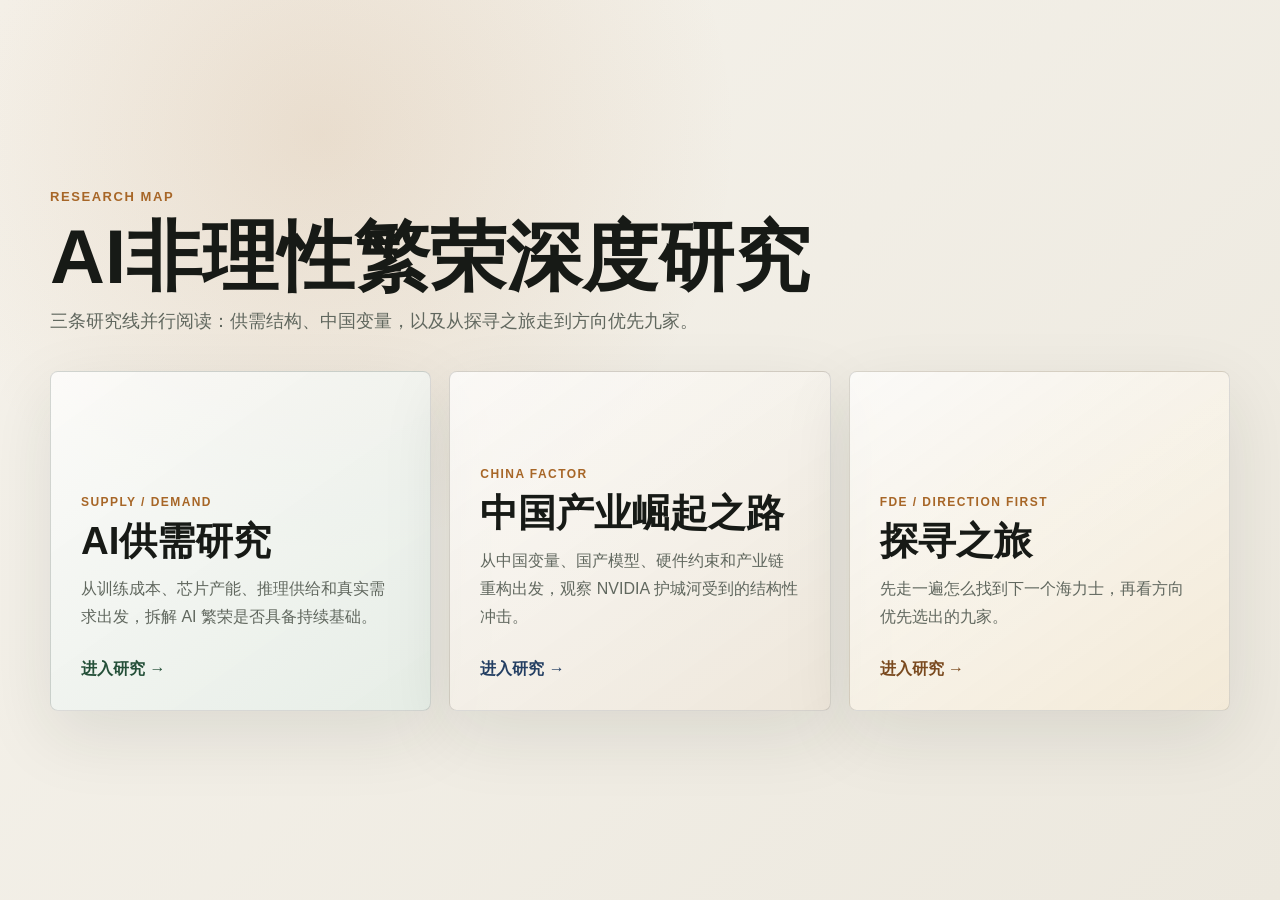
==== commit f6924570: "Add FDE search as the third research entry" ====
--- a/index.html
+++ b/index.html
@@ -5,23 +5,25 @@
   <meta name="viewport" content="width=device-width, initial-scale=1.0">
   <title>AI非理性繁荣深度研究</title>
   <style>
-    :root{color-scheme:light;--ink:#171a16;--muted:#60675e;--line:#d9ddd3;--paper:#f6f3ec;--paper2:#ece8de;--green:#244f38;--blue:#243f63;--gold:#a76627}
+    :root{color-scheme:light;--ink:#171a16;--muted:#60675e;--line:#d9ddd3;--paper:#f6f3ec;--paper2:#ece8de;--green:#244f38;--blue:#243f63;--gold:#a76627;--rust:#7a4a1f}
     *{box-sizing:border-box}
     body{margin:0;min-height:100vh;font-family:-apple-system,BlinkMacSystemFont,"Segoe UI","Noto Sans SC",sans-serif;color:var(--ink);background:radial-gradient(circle at 25% 15%,rgba(167,102,39,.14),transparent 34%),linear-gradient(135deg,var(--paper),var(--paper2));}
     main{min-height:100vh;display:flex;flex-direction:column;justify-content:center;width:min(1180px,calc(100% - 40px));margin:0 auto;padding:56px 0}
     .eyebrow{font-size:13px;letter-spacing:.12em;text-transform:uppercase;color:var(--gold);font-weight:800}
     h1{margin:14px 0 10px;font-size:clamp(38px,6vw,76px);line-height:1.02;letter-spacing:0;font-weight:900}
     .lead{max-width:760px;margin:0 0 34px;color:var(--muted);font-size:18px;line-height:1.8}
-    .grid{display:grid;grid-template-columns:repeat(2,minmax(0,1fr));gap:18px}
+    .grid{display:grid;grid-template-columns:repeat(auto-fit,minmax(280px,1fr));gap:18px}
     .choice-card{min-height:340px;display:flex;flex-direction:column;justify-content:flex-end;padding:30px;border:1px solid rgba(23,26,22,.14);border-radius:8px;text-decoration:none;color:inherit;background:rgba(255,255,255,.52);box-shadow:0 24px 70px rgba(30,35,26,.10);transition:transform .18s ease,box-shadow .18s ease,border-color .18s ease}
     .choice-card:hover{transform:translateY(-3px);box-shadow:0 30px 90px rgba(30,35,26,.16);border-color:rgba(23,26,22,.28)}
     .choice-card.ai{background:linear-gradient(145deg,rgba(255,255,255,.72),rgba(226,237,231,.74))}
     .choice-card.china{background:linear-gradient(145deg,rgba(255,255,255,.72),rgba(237,229,216,.78))}
+    .choice-card.fde{background:linear-gradient(145deg,rgba(255,255,255,.72),rgba(244,234,214,.82))}
     .kicker{font-size:12px;letter-spacing:.12em;text-transform:uppercase;font-weight:850;color:var(--gold)}
     h2{margin:10px 0 12px;font-size:clamp(27px,3vw,42px);line-height:1.15;letter-spacing:0}
     p{margin:0;color:var(--muted);font-size:16px;line-height:1.75}
     .enter{margin-top:28px;font-weight:850;color:var(--green)}
     .china .enter{color:var(--blue)}
+    .fde .enter{color:var(--rust)}
     @media(max-width:760px){main{justify-content:flex-start;padding:36px 0}.grid{grid-template-columns:1fr}.choice-card{min-height:260px;padding:24px}.lead{font-size:16px}}
   </style>
 </head>
@@ -29,22 +31,26 @@
   <main>
     <div class="eyebrow">Research Map</div>
     <h1>AI非理性繁荣深度研究</h1>
-    <p class="lead">两条推导链并行阅读：一条从供需结构判断繁荣的基本盘，一条从中国变量观察产业链和护城河的重估。</p>
+    <p class="lead">三条研究线并行阅读：供需结构、中国变量，以及从探寻之旅走到方向优先九家。</p>
     <section class="grid" aria-label="研究入口">
       <a class="choice-card ai" href="ai-supply-demand.html">
-  <span class="kicker">Supply / Demand</span>
-  <h2>AI供需研究</h2>
-  <p>从训练成本、芯片产能、推理供给和真实需求出发，拆解 AI 繁荣是否具备持续基础。</p>
-  <span class="enter">进入研究 →</span>
-</a>
-
-<a class="choice-card china" href="china-factor.html">
-  <span class="kicker">China Factor</span>
-  <h2>中国产业崛起之路</h2>
-  <p>从中国变量、国产模型、硬件约束和产业链重构出发，观察 NVIDIA 护城河受到的结构性冲击。</p>
-  <span class="enter">进入研究 →</span>
-</a>
-
+        <span class="kicker">Supply / Demand</span>
+        <h2>AI供需研究</h2>
+        <p>从训练成本、芯片产能、推理供给和真实需求出发，拆解 AI 繁荣是否具备持续基础。</p>
+        <span class="enter">进入研究 →</span>
+      </a>
+      <a class="choice-card china" href="china-factor.html">
+        <span class="kicker">China Factor</span>
+        <h2>中国产业崛起之路</h2>
+        <p>从中国变量、国产模型、硬件约束和产业链重构出发，观察 NVIDIA 护城河受到的结构性冲击。</p>
+        <span class="enter">进入研究 →</span>
+      </a>
+      <a class="choice-card fde" href="fde-search.html">
+        <span class="kicker">FDE / Direction First</span>
+        <h2>探寻之旅</h2>
+        <p>先走一遍怎么找到下一个海力士，再看方向优先选出的九家。</p>
+        <span class="enter">进入研究 →</span>
+      </a>
     </section>
   </main>
 </body>
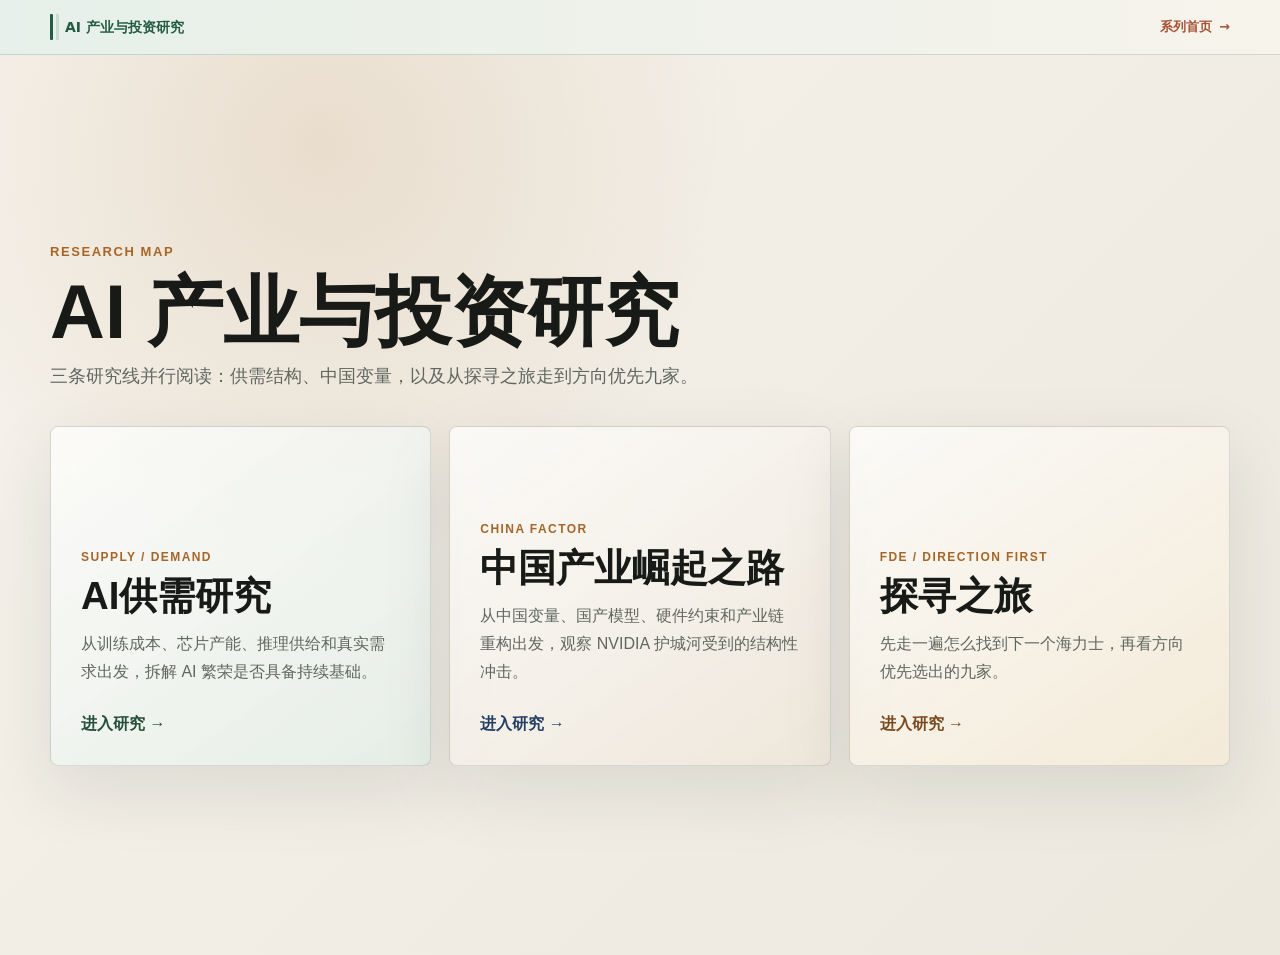
==== commit 8f3540e1: "feat: publish AI industry investment research series" ====
--- a/index.html
+++ b/index.html
@@ -1,57 +1,66 @@
-<!DOCTYPE html>
-<html lang="zh-CN">
-<head>
-  <meta charset="UTF-8">
-  <meta name="viewport" content="width=device-width, initial-scale=1.0">
-  <title>AI非理性繁荣深度研究</title>
-  <style>
-    :root{color-scheme:light;--ink:#171a16;--muted:#60675e;--line:#d9ddd3;--paper:#f6f3ec;--paper2:#ece8de;--green:#244f38;--blue:#243f63;--gold:#a76627;--rust:#7a4a1f}
-    *{box-sizing:border-box}
-    body{margin:0;min-height:100vh;font-family:-apple-system,BlinkMacSystemFont,"Segoe UI","Noto Sans SC",sans-serif;color:var(--ink);background:radial-gradient(circle at 25% 15%,rgba(167,102,39,.14),transparent 34%),linear-gradient(135deg,var(--paper),var(--paper2));}
-    main{min-height:100vh;display:flex;flex-direction:column;justify-content:center;width:min(1180px,calc(100% - 40px));margin:0 auto;padding:56px 0}
-    .eyebrow{font-size:13px;letter-spacing:.12em;text-transform:uppercase;color:var(--gold);font-weight:800}
-    h1{margin:14px 0 10px;font-size:clamp(38px,6vw,76px);line-height:1.02;letter-spacing:0;font-weight:900}
-    .lead{max-width:760px;margin:0 0 34px;color:var(--muted);font-size:18px;line-height:1.8}
-    .grid{display:grid;grid-template-columns:repeat(auto-fit,minmax(280px,1fr));gap:18px}
-    .choice-card{min-height:340px;display:flex;flex-direction:column;justify-content:flex-end;padding:30px;border:1px solid rgba(23,26,22,.14);border-radius:8px;text-decoration:none;color:inherit;background:rgba(255,255,255,.52);box-shadow:0 24px 70px rgba(30,35,26,.10);transition:transform .18s ease,box-shadow .18s ease,border-color .18s ease}
-    .choice-card:hover{transform:translateY(-3px);box-shadow:0 30px 90px rgba(30,35,26,.16);border-color:rgba(23,26,22,.28)}
-    .choice-card.ai{background:linear-gradient(145deg,rgba(255,255,255,.72),rgba(226,237,231,.74))}
-    .choice-card.china{background:linear-gradient(145deg,rgba(255,255,255,.72),rgba(237,229,216,.78))}
-    .choice-card.fde{background:linear-gradient(145deg,rgba(255,255,255,.72),rgba(244,234,214,.82))}
-    .kicker{font-size:12px;letter-spacing:.12em;text-transform:uppercase;font-weight:850;color:var(--gold)}
-    h2{margin:10px 0 12px;font-size:clamp(27px,3vw,42px);line-height:1.15;letter-spacing:0}
-    p{margin:0;color:var(--muted);font-size:16px;line-height:1.75}
-    .enter{margin-top:28px;font-weight:850;color:var(--green)}
-    .china .enter{color:var(--blue)}
-    .fde .enter{color:var(--rust)}
-    @media(max-width:760px){main{justify-content:flex-start;padding:36px 0}.grid{grid-template-columns:1fr}.choice-card{min-height:260px;padding:24px}.lead{font-size:16px}}
+<!DOCTYPE html>
+<html lang="zh-CN">
+<head>
+  <meta charset="UTF-8">
+  <meta name="viewport" content="width=device-width, initial-scale=1.0">
+  <title>AI 产业与投资研究</title>
+  <style>
+    :root{color-scheme:light;--ink:#171a16;--muted:#60675e;--line:#d9ddd3;--paper:#f6f3ec;--paper2:#ece8de;--green:#244f38;--blue:#243f63;--gold:#a76627;--rust:#7a4a1f}
+    *{box-sizing:border-box}
+    body{margin:0;min-height:100vh;font-family:-apple-system,BlinkMacSystemFont,"Segoe UI","Noto Sans SC",sans-serif;color:var(--ink);background:radial-gradient(circle at 25% 15%,rgba(167,102,39,.14),transparent 34%),linear-gradient(135deg,var(--paper),var(--paper2));}
+    main{min-height:100vh;display:flex;flex-direction:column;justify-content:center;width:min(1180px,calc(100% - 40px));margin:0 auto;padding:56px 0}
+    .eyebrow{font-size:13px;letter-spacing:.12em;text-transform:uppercase;color:var(--gold);font-weight:800}
+    h1{margin:14px 0 10px;font-size:clamp(38px,6vw,76px);line-height:1.02;letter-spacing:0;font-weight:900}
+    .lead{max-width:760px;margin:0 0 34px;color:var(--muted);font-size:18px;line-height:1.8}
+    .grid{display:grid;grid-template-columns:repeat(auto-fit,minmax(280px,1fr));gap:18px}
+    .choice-card{min-height:340px;display:flex;flex-direction:column;justify-content:flex-end;padding:30px;border:1px solid rgba(23,26,22,.14);border-radius:8px;text-decoration:none;color:inherit;background:rgba(255,255,255,.52);box-shadow:0 24px 70px rgba(30,35,26,.10);transition:transform .18s ease,box-shadow .18s ease,border-color .18s ease}
+    .choice-card:hover{transform:translateY(-3px);box-shadow:0 30px 90px rgba(30,35,26,.16);border-color:rgba(23,26,22,.28)}
+    .choice-card.ai{background:linear-gradient(145deg,rgba(255,255,255,.72),rgba(226,237,231,.74))}
+    .choice-card.china{background:linear-gradient(145deg,rgba(255,255,255,.72),rgba(237,229,216,.78))}
+    .choice-card.fde{background:linear-gradient(145deg,rgba(255,255,255,.72),rgba(244,234,214,.82))}
+    .kicker{font-size:12px;letter-spacing:.12em;text-transform:uppercase;font-weight:850;color:var(--gold)}
+    h2{margin:10px 0 12px;font-size:clamp(27px,3vw,42px);line-height:1.15;letter-spacing:0}
+    p{margin:0;color:var(--muted);font-size:16px;line-height:1.75}
+    .enter{margin-top:28px;font-weight:850;color:var(--green)}
+    .china .enter{color:var(--blue)}
+    .fde .enter{color:var(--rust)}
+    @media(max-width:760px){main{justify-content:flex-start;padding:36px 0}.grid{grid-template-columns:1fr}.choice-card{min-height:260px;padding:24px}.lead{font-size:16px}}
   </style>
+  <link rel="stylesheet" href="assets/research-series.css">
+  <link rel="icon" href="assets/favicon.svg" type="image/svg+xml">
 </head>
-<body>
+<body class="research-series-page">
+  <header class="research-series-bar">
+    <a class="research-series-link" href="index.html" aria-current="page" aria-label="AI 产业与投资研究首页">
+      <span class="research-series-mark" aria-hidden="true"></span>
+      <span class="research-series-name">AI 产业与投资研究</span>
+      <span class="research-series-home">系列首页 <span aria-hidden="true">→</span></span>
+    </a>
+  </header>
   <main>
     <div class="eyebrow">Research Map</div>
-    <h1>AI非理性繁荣深度研究</h1>
-    <p class="lead">三条研究线并行阅读：供需结构、中国变量，以及从探寻之旅走到方向优先九家。</p>
-    <section class="grid" aria-label="研究入口">
-      <a class="choice-card ai" href="ai-supply-demand.html">
-        <span class="kicker">Supply / Demand</span>
-        <h2>AI供需研究</h2>
-        <p>从训练成本、芯片产能、推理供给和真实需求出发，拆解 AI 繁荣是否具备持续基础。</p>
-        <span class="enter">进入研究 →</span>
-      </a>
-      <a class="choice-card china" href="china-factor.html">
-        <span class="kicker">China Factor</span>
-        <h2>中国产业崛起之路</h2>
-        <p>从中国变量、国产模型、硬件约束和产业链重构出发，观察 NVIDIA 护城河受到的结构性冲击。</p>
-        <span class="enter">进入研究 →</span>
-      </a>
-      <a class="choice-card fde" href="fde-search.html">
-        <span class="kicker">FDE / Direction First</span>
-        <h2>探寻之旅</h2>
-        <p>先走一遍怎么找到下一个海力士，再看方向优先选出的九家。</p>
-        <span class="enter">进入研究 →</span>
-      </a>
-    </section>
-  </main>
-</body>
-</html>
+    <h1>AI 产业与投资研究</h1>
+    <p class="lead">三条研究线并行阅读：供需结构、中国变量，以及从探寻之旅走到方向优先九家。</p>
+    <section class="grid" aria-label="研究入口">
+      <a class="choice-card ai" href="ai-supply-demand.html">
+        <span class="kicker">Supply / Demand</span>
+        <h2>AI供需研究</h2>
+        <p>从训练成本、芯片产能、推理供给和真实需求出发，拆解 AI 繁荣是否具备持续基础。</p>
+        <span class="enter">进入研究 →</span>
+      </a>
+      <a class="choice-card china" href="china-factor.html">
+        <span class="kicker">China Factor</span>
+        <h2>中国产业崛起之路</h2>
+        <p>从中国变量、国产模型、硬件约束和产业链重构出发，观察 NVIDIA 护城河受到的结构性冲击。</p>
+        <span class="enter">进入研究 →</span>
+      </a>
+      <a class="choice-card fde" href="fde-search.html">
+        <span class="kicker">FDE / Direction First</span>
+        <h2>探寻之旅</h2>
+        <p>先走一遍怎么找到下一个海力士，再看方向优先选出的九家。</p>
+        <span class="enter">进入研究 →</span>
+      </a>
+    </section>
+  </main>
+</body>
+</html>
--- a/assets/research-series.css
+++ b/assets/research-series.css
@@ -0,0 +1,139 @@
+.research-series-bar {
+  position: relative;
+  z-index: 250;
+  width: 100%;
+  border-bottom: 1px solid rgba(36, 91, 67, 0.18);
+  background:
+    linear-gradient(90deg, rgba(230, 240, 234, 0.96), rgba(247, 244, 235, 0.96));
+  color: #24382c;
+  font-family: "Noto Sans SC", "PingFang SC", "Microsoft YaHei", system-ui, sans-serif;
+  letter-spacing: 0;
+}
+
+.research-series-link {
+  width: min(1180px, calc(100% - 40px));
+  min-height: 54px;
+  margin: 0 auto;
+  display: flex;
+  align-items: center;
+  gap: 12px;
+  color: inherit;
+  text-decoration: none;
+}
+
+.research-series-mark {
+  width: 3px;
+  height: 26px;
+  flex: 0 0 auto;
+  border-radius: 1px;
+  background: #245b43;
+  box-shadow: 6px 0 0 rgba(36, 91, 67, 0.14);
+}
+
+.research-series-name {
+  min-width: 0;
+  color: #245b43;
+  font-size: 14px;
+  font-weight: 760;
+  line-height: 1.3;
+}
+
+.research-series-home {
+  margin-left: auto;
+  display: inline-flex;
+  align-items: center;
+  gap: 7px;
+  color: #a65338;
+  font-size: 13px;
+  font-weight: 760;
+  line-height: 1.3;
+  white-space: nowrap;
+}
+
+.research-series-link:hover .research-series-home {
+  color: #7e3521;
+}
+
+.research-series-link:focus-visible {
+  outline: 3px solid rgba(199, 137, 66, 0.72);
+  outline-offset: -3px;
+}
+
+.research-series-page .tab-bar {
+  max-width: 100%;
+  overflow-x: auto;
+  overscroll-behavior-inline: contain;
+}
+
+.research-series-page .tab-bar > * {
+  flex: 0 0 auto;
+}
+
+.research-series-page--deck .research-series-bar {
+  position: fixed;
+  inset: 0 0 auto;
+}
+
+.research-series-page--deck #deck .slide {
+  top: 54px;
+}
+
+.research-series-page--fixed-nav .site-nav {
+  top: 70px;
+}
+
+body.research-series-page--sidebar {
+  padding-top: 0;
+}
+
+.research-series-page--sidebar .v32-sidebar {
+  top: 54px;
+}
+
+.research-series-page--sidebar .v32-menu-toggle {
+  top: 64px;
+}
+
+.research-series-page--padded > .research-series-bar {
+  width: auto;
+  margin: -20px -24px 20px;
+}
+
+@media (max-width: 640px) {
+  .research-series-link {
+    width: calc(100% - 24px);
+    min-height: 52px;
+    gap: 10px;
+  }
+
+  .research-series-name {
+    font-size: 13px;
+  }
+
+  .research-series-home {
+    font-size: 12px;
+  }
+
+  .research-series-page--deck #deck .slide {
+    top: 52px;
+  }
+
+  .research-series-page--fixed-nav .site-nav {
+    top: 62px;
+  }
+
+  .research-series-page--sidebar .v32-sidebar {
+    top: 52px;
+  }
+
+  .research-series-page--sidebar .v32-menu-toggle {
+    top: 62px;
+  }
+}
+
+@media print {
+  .research-series-bar {
+    position: static !important;
+    background: transparent;
+  }
+}
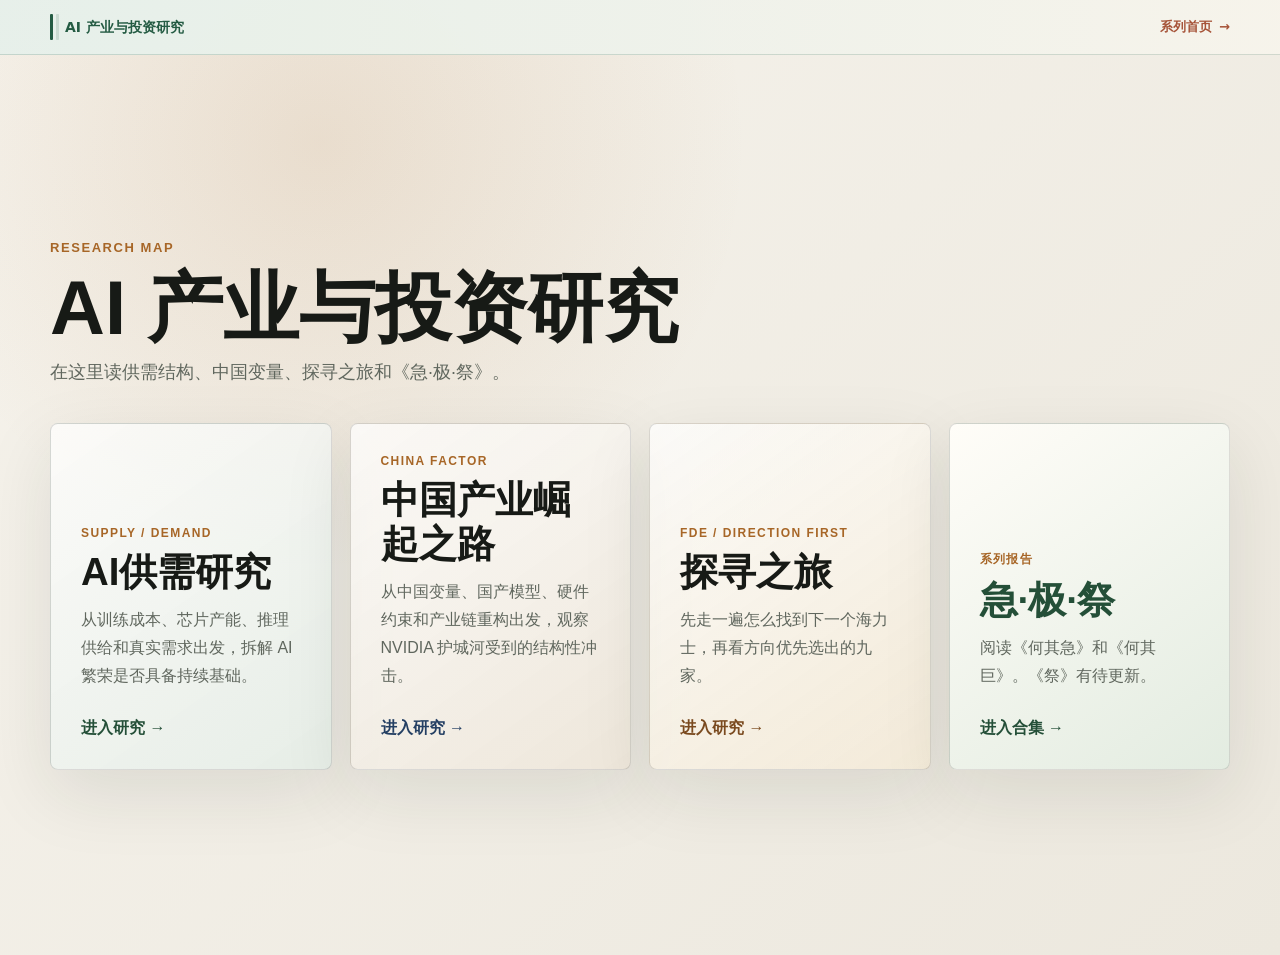
==== commit bc5bea89: "Add the 急极祭 report collection" ====
--- a/index.html
+++ b/index.html
@@ -1,30 +1,33 @@
-<!DOCTYPE html>
-<html lang="zh-CN">
-<head>
-  <meta charset="UTF-8">
-  <meta name="viewport" content="width=device-width, initial-scale=1.0">
+<!DOCTYPE html>
+<html lang="zh-CN">
+<head>
+  <meta charset="UTF-8">
+  <meta name="viewport" content="width=device-width, initial-scale=1.0">
   <title>AI 产业与投资研究</title>
-  <style>
-    :root{color-scheme:light;--ink:#171a16;--muted:#60675e;--line:#d9ddd3;--paper:#f6f3ec;--paper2:#ece8de;--green:#244f38;--blue:#243f63;--gold:#a76627;--rust:#7a4a1f}
-    *{box-sizing:border-box}
-    body{margin:0;min-height:100vh;font-family:-apple-system,BlinkMacSystemFont,"Segoe UI","Noto Sans SC",sans-serif;color:var(--ink);background:radial-gradient(circle at 25% 15%,rgba(167,102,39,.14),transparent 34%),linear-gradient(135deg,var(--paper),var(--paper2));}
-    main{min-height:100vh;display:flex;flex-direction:column;justify-content:center;width:min(1180px,calc(100% - 40px));margin:0 auto;padding:56px 0}
-    .eyebrow{font-size:13px;letter-spacing:.12em;text-transform:uppercase;color:var(--gold);font-weight:800}
-    h1{margin:14px 0 10px;font-size:clamp(38px,6vw,76px);line-height:1.02;letter-spacing:0;font-weight:900}
-    .lead{max-width:760px;margin:0 0 34px;color:var(--muted);font-size:18px;line-height:1.8}
-    .grid{display:grid;grid-template-columns:repeat(auto-fit,minmax(280px,1fr));gap:18px}
-    .choice-card{min-height:340px;display:flex;flex-direction:column;justify-content:flex-end;padding:30px;border:1px solid rgba(23,26,22,.14);border-radius:8px;text-decoration:none;color:inherit;background:rgba(255,255,255,.52);box-shadow:0 24px 70px rgba(30,35,26,.10);transition:transform .18s ease,box-shadow .18s ease,border-color .18s ease}
-    .choice-card:hover{transform:translateY(-3px);box-shadow:0 30px 90px rgba(30,35,26,.16);border-color:rgba(23,26,22,.28)}
-    .choice-card.ai{background:linear-gradient(145deg,rgba(255,255,255,.72),rgba(226,237,231,.74))}
-    .choice-card.china{background:linear-gradient(145deg,rgba(255,255,255,.72),rgba(237,229,216,.78))}
-    .choice-card.fde{background:linear-gradient(145deg,rgba(255,255,255,.72),rgba(244,234,214,.82))}
-    .kicker{font-size:12px;letter-spacing:.12em;text-transform:uppercase;font-weight:850;color:var(--gold)}
-    h2{margin:10px 0 12px;font-size:clamp(27px,3vw,42px);line-height:1.15;letter-spacing:0}
-    p{margin:0;color:var(--muted);font-size:16px;line-height:1.75}
-    .enter{margin-top:28px;font-weight:850;color:var(--green)}
-    .china .enter{color:var(--blue)}
-    .fde .enter{color:var(--rust)}
-    @media(max-width:760px){main{justify-content:flex-start;padding:36px 0}.grid{grid-template-columns:1fr}.choice-card{min-height:260px;padding:24px}.lead{font-size:16px}}
+  <style>
+    :root{color-scheme:light;--ink:#171a16;--muted:#60675e;--line:#d9ddd3;--paper:#f6f3ec;--paper2:#ece8de;--green:#244f38;--blue:#243f63;--gold:#a76627;--rust:#7a4a1f}
+    *{box-sizing:border-box}
+    body{margin:0;min-height:100vh;font-family:-apple-system,BlinkMacSystemFont,"Segoe UI","Noto Sans SC",sans-serif;color:var(--ink);background:radial-gradient(circle at 25% 15%,rgba(167,102,39,.14),transparent 34%),linear-gradient(135deg,var(--paper),var(--paper2));}
+    main{min-height:100vh;display:flex;flex-direction:column;justify-content:center;width:min(1180px,calc(100% - 40px));margin:0 auto;padding:56px 0}
+    .eyebrow{font-size:13px;letter-spacing:.12em;text-transform:uppercase;color:var(--gold);font-weight:800}
+    h1{margin:14px 0 10px;font-size:clamp(38px,6vw,76px);line-height:1.02;letter-spacing:0;font-weight:900}
+    .lead{max-width:760px;margin:0 0 34px;color:var(--muted);font-size:18px;line-height:1.8}
+    .grid{display:grid;grid-template-columns:repeat(auto-fit,minmax(280px,1fr));gap:18px}
+    .choice-card{min-height:340px;display:flex;flex-direction:column;justify-content:flex-end;padding:30px;border:1px solid rgba(23,26,22,.14);border-radius:8px;text-decoration:none;color:inherit;background:rgba(255,255,255,.52);box-shadow:0 24px 70px rgba(30,35,26,.10);transition:transform .18s ease,box-shadow .18s ease,border-color .18s ease}
+    .choice-card:hover{transform:translateY(-3px);box-shadow:0 30px 90px rgba(30,35,26,.16);border-color:rgba(23,26,22,.28)}
+    .choice-card.ai{background:linear-gradient(145deg,rgba(255,255,255,.72),rgba(226,237,231,.74))}
+    .choice-card.china{background:linear-gradient(145deg,rgba(255,255,255,.72),rgba(237,229,216,.78))}
+    .choice-card.fde{background:linear-gradient(145deg,rgba(255,255,255,.72),rgba(244,234,214,.82))}
+    .choice-card.trilogy{background:linear-gradient(145deg,#fffdf8,#e3ece1)}
+    .trilogy h2{color:var(--green)}
+    @media(min-width:761px) and (max-width:1213px){.grid:has(.trilogy){grid-template-columns:repeat(2,minmax(0,1fr))}}
+    .kicker{font-size:12px;letter-spacing:.12em;text-transform:uppercase;font-weight:850;color:var(--gold)}
+    h2{margin:10px 0 12px;font-size:clamp(27px,3vw,42px);line-height:1.15;letter-spacing:0}
+    p{margin:0;color:var(--muted);font-size:16px;line-height:1.75}
+    .enter{margin-top:28px;font-weight:850;color:var(--green)}
+    .china .enter{color:var(--blue)}
+    .fde .enter{color:var(--rust)}
+    @media(max-width:760px){main{justify-content:flex-start;padding:36px 0}.grid{grid-template-columns:1fr}.choice-card{min-height:260px;padding:24px}.lead{font-size:16px}}
   </style>
   <link rel="stylesheet" href="assets/research-series.css">
   <link rel="icon" href="assets/favicon.svg" type="image/svg+xml">
@@ -40,27 +43,33 @@
   <main>
     <div class="eyebrow">Research Map</div>
     <h1>AI 产业与投资研究</h1>
-    <p class="lead">三条研究线并行阅读：供需结构、中国变量，以及从探寻之旅走到方向优先九家。</p>
-    <section class="grid" aria-label="研究入口">
-      <a class="choice-card ai" href="ai-supply-demand.html">
-        <span class="kicker">Supply / Demand</span>
-        <h2>AI供需研究</h2>
-        <p>从训练成本、芯片产能、推理供给和真实需求出发，拆解 AI 繁荣是否具备持续基础。</p>
-        <span class="enter">进入研究 →</span>
-      </a>
-      <a class="choice-card china" href="china-factor.html">
-        <span class="kicker">China Factor</span>
-        <h2>中国产业崛起之路</h2>
-        <p>从中国变量、国产模型、硬件约束和产业链重构出发，观察 NVIDIA 护城河受到的结构性冲击。</p>
-        <span class="enter">进入研究 →</span>
-      </a>
-      <a class="choice-card fde" href="fde-search.html">
-        <span class="kicker">FDE / Direction First</span>
-        <h2>探寻之旅</h2>
-        <p>先走一遍怎么找到下一个海力士，再看方向优先选出的九家。</p>
-        <span class="enter">进入研究 →</span>
-      </a>
-    </section>
-  </main>
-</body>
-</html>
+    <p class="lead">在这里读供需结构、中国变量、探寻之旅和《急·极·祭》。</p>
+    <section class="grid" aria-label="研究入口">
+      <a class="choice-card ai" href="ai-supply-demand.html">
+        <span class="kicker">Supply / Demand</span>
+        <h2>AI供需研究</h2>
+        <p>从训练成本、芯片产能、推理供给和真实需求出发，拆解 AI 繁荣是否具备持续基础。</p>
+        <span class="enter">进入研究 →</span>
+      </a>
+      <a class="choice-card china" href="china-factor.html">
+        <span class="kicker">China Factor</span>
+        <h2>中国产业崛起之路</h2>
+        <p>从中国变量、国产模型、硬件约束和产业链重构出发，观察 NVIDIA 护城河受到的结构性冲击。</p>
+        <span class="enter">进入研究 →</span>
+      </a>
+      <a class="choice-card fde" href="fde-search.html">
+        <span class="kicker">FDE / Direction First</span>
+        <h2>探寻之旅</h2>
+        <p>先走一遍怎么找到下一个海力士，再看方向优先选出的九家。</p>
+        <span class="enter">进入研究 →</span>
+      </a>
+      <a class="choice-card trilogy" href="ji-ji-ji/">
+        <span class="kicker">系列报告</span>
+        <h2>急·极·祭</h2>
+        <p>阅读《何其急》和《何其巨》。《祭》有待更新。</p>
+        <span class="enter">进入合集 →</span>
+      </a>
+    </section>
+  </main>
+</body>
+</html>
